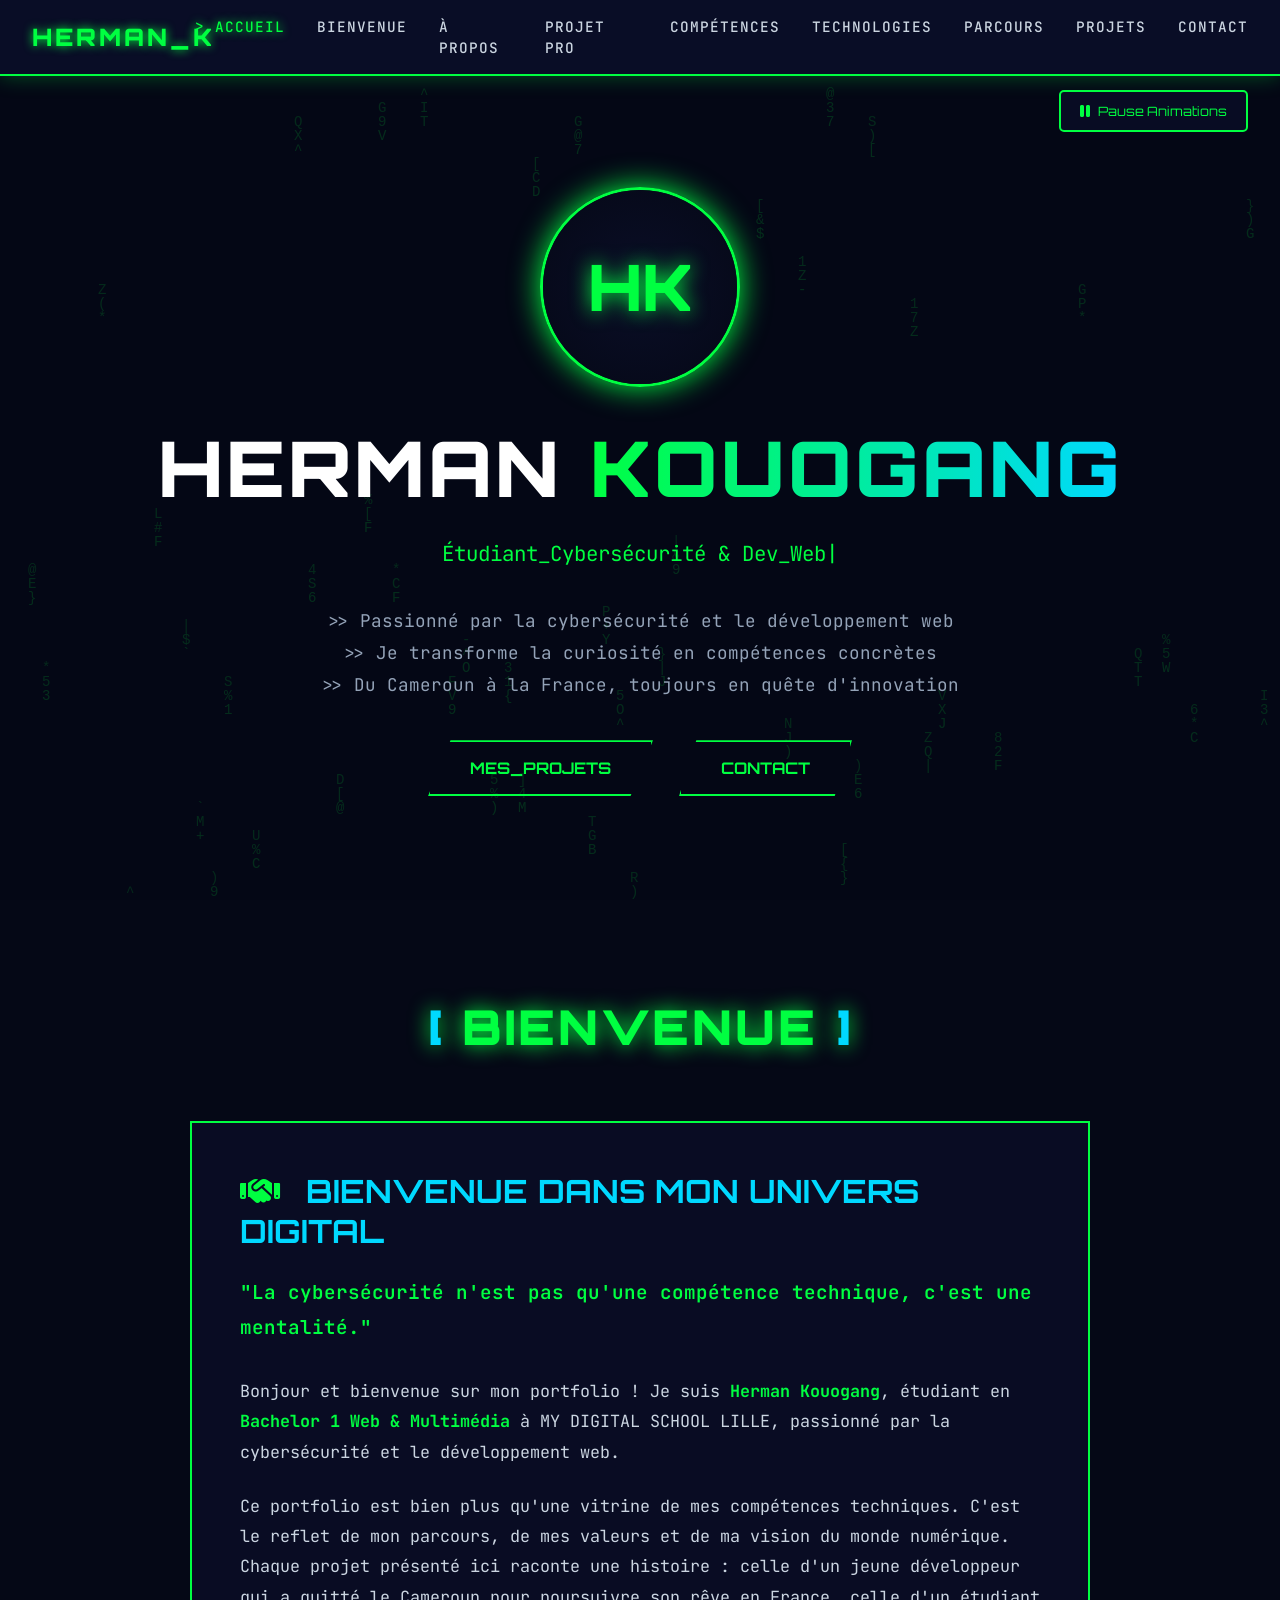
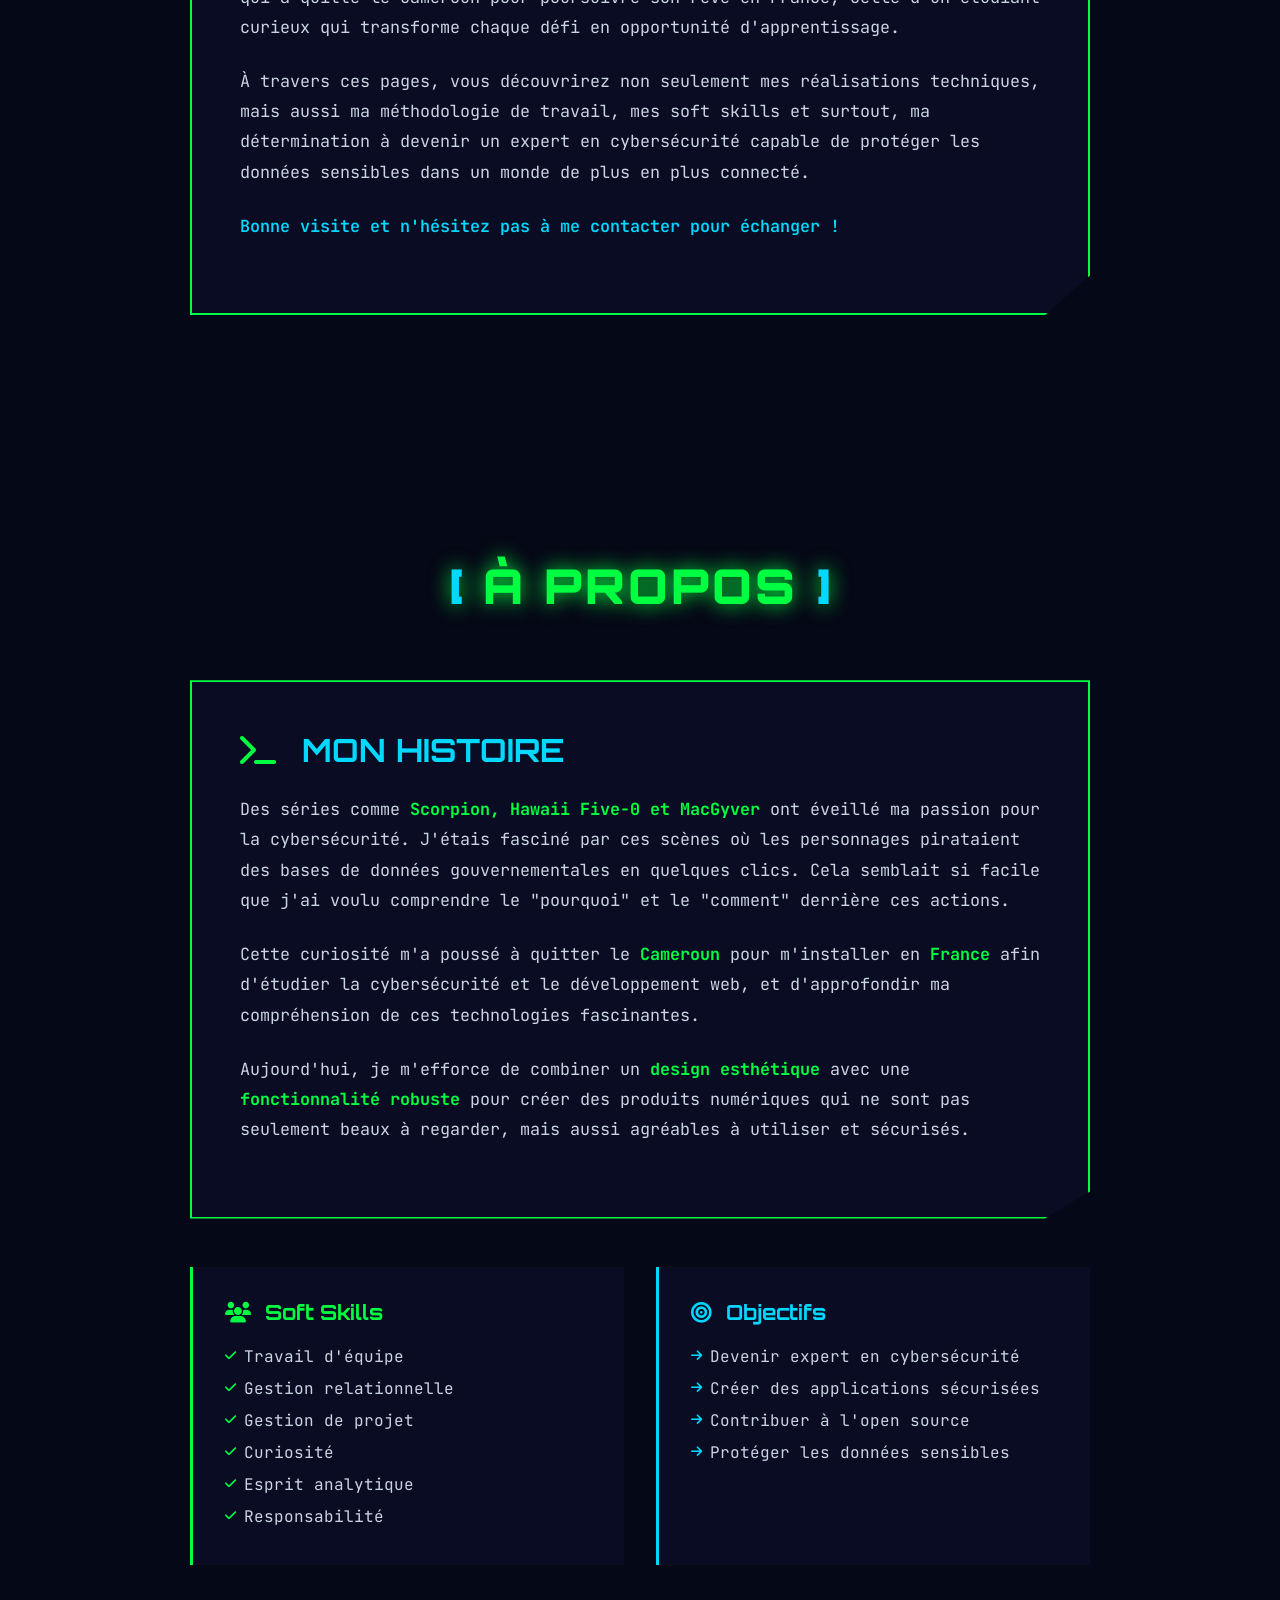
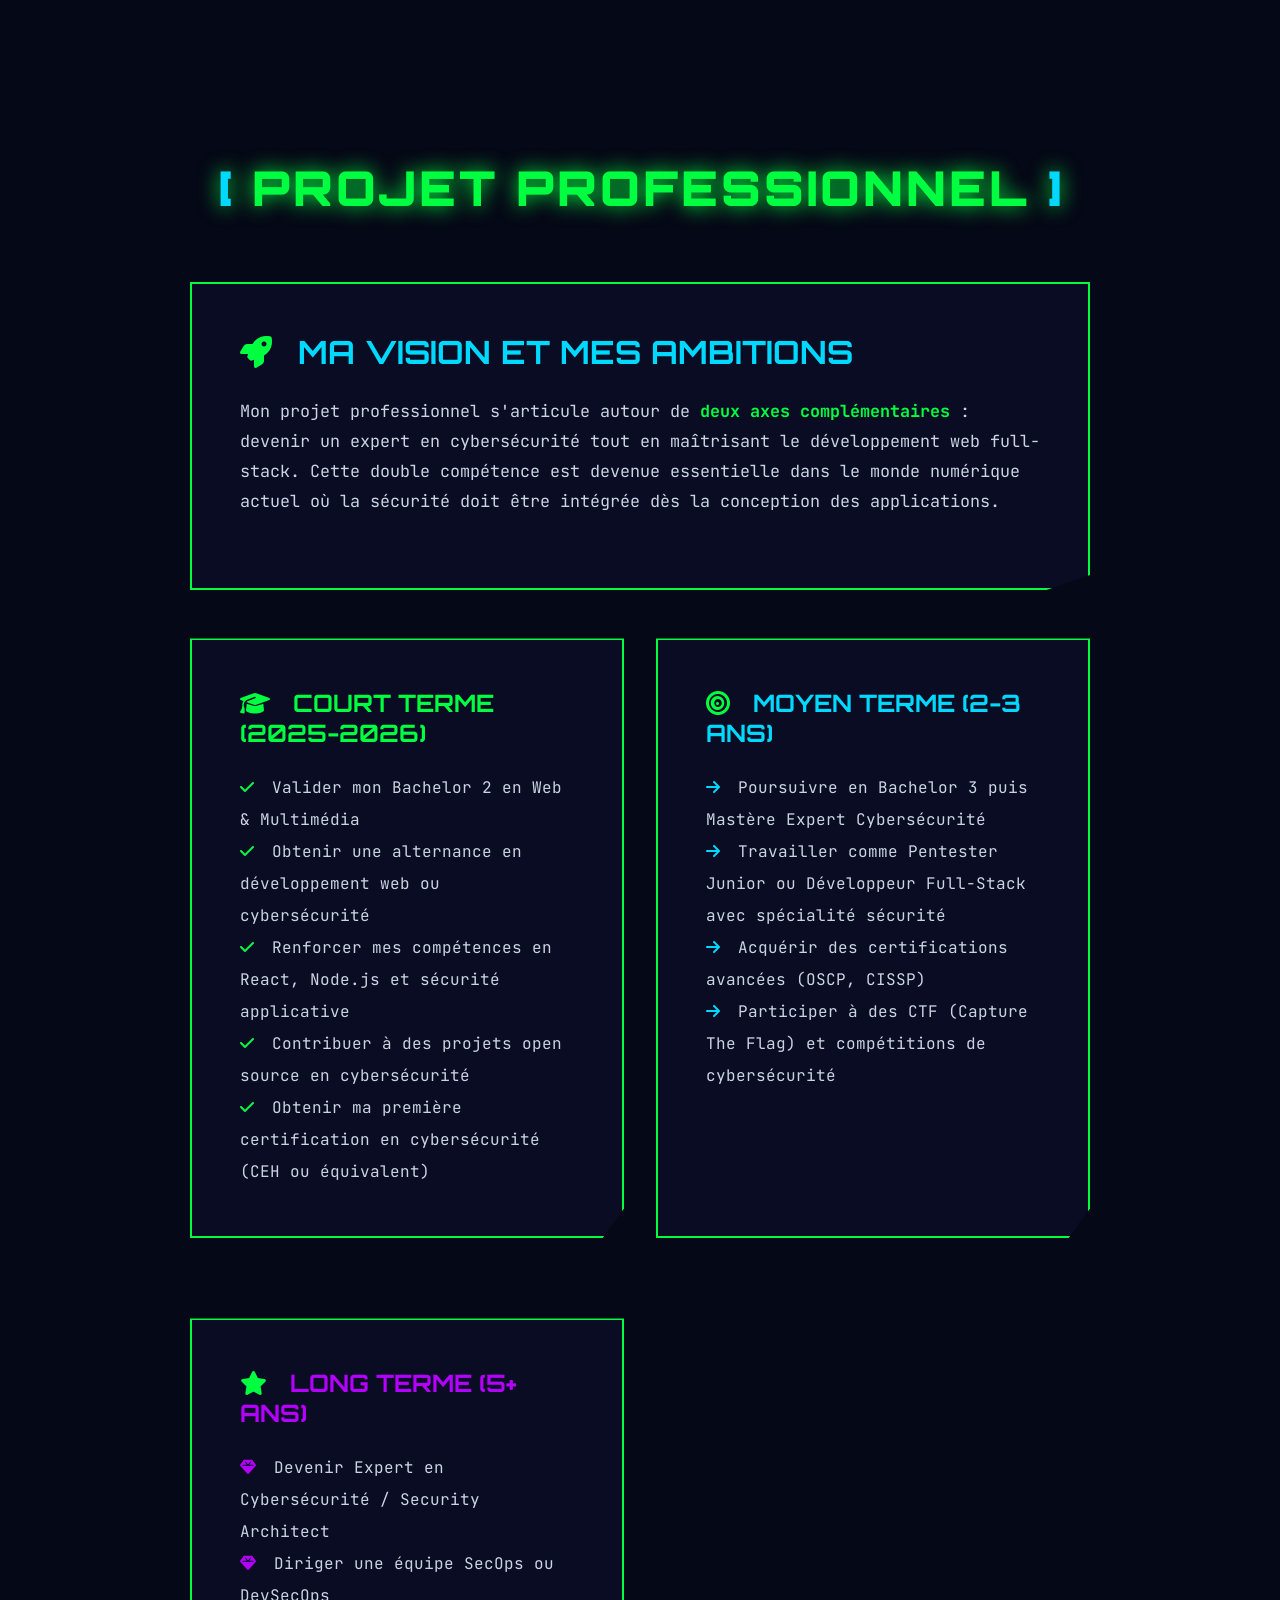
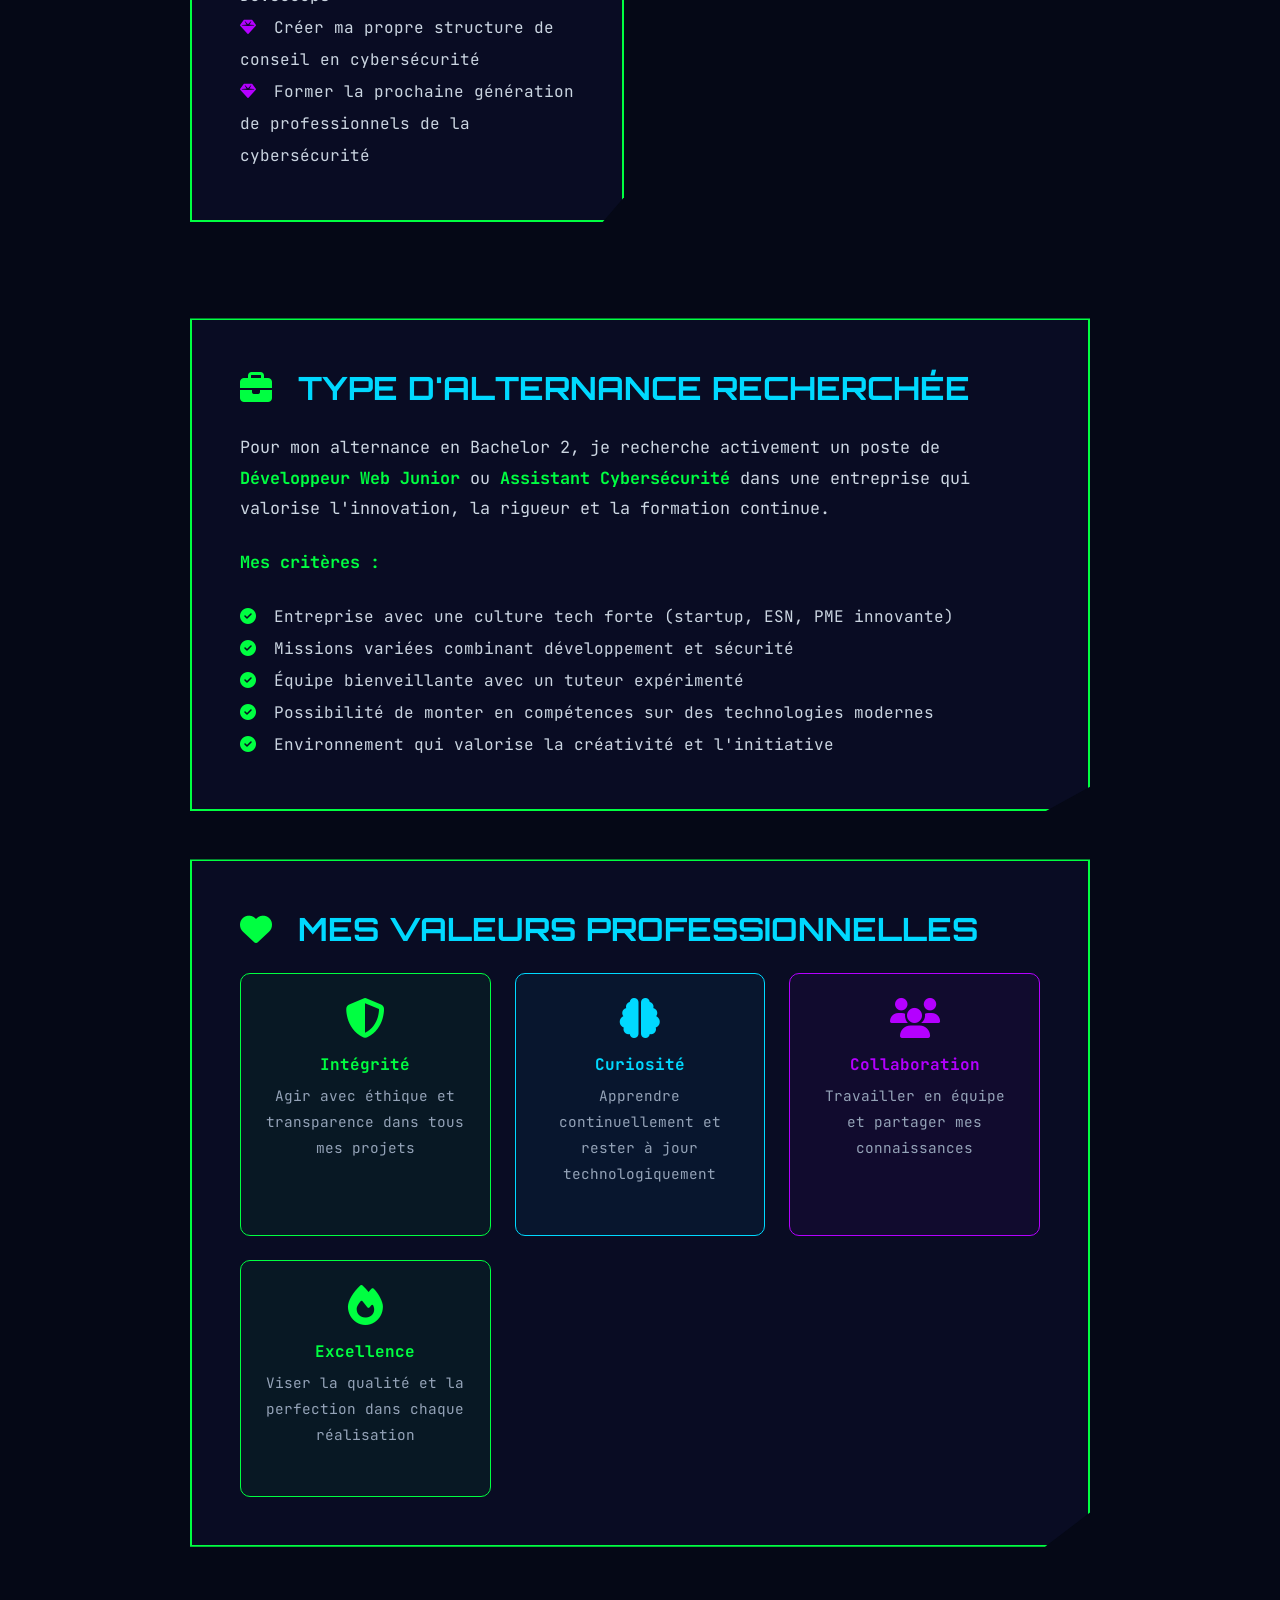
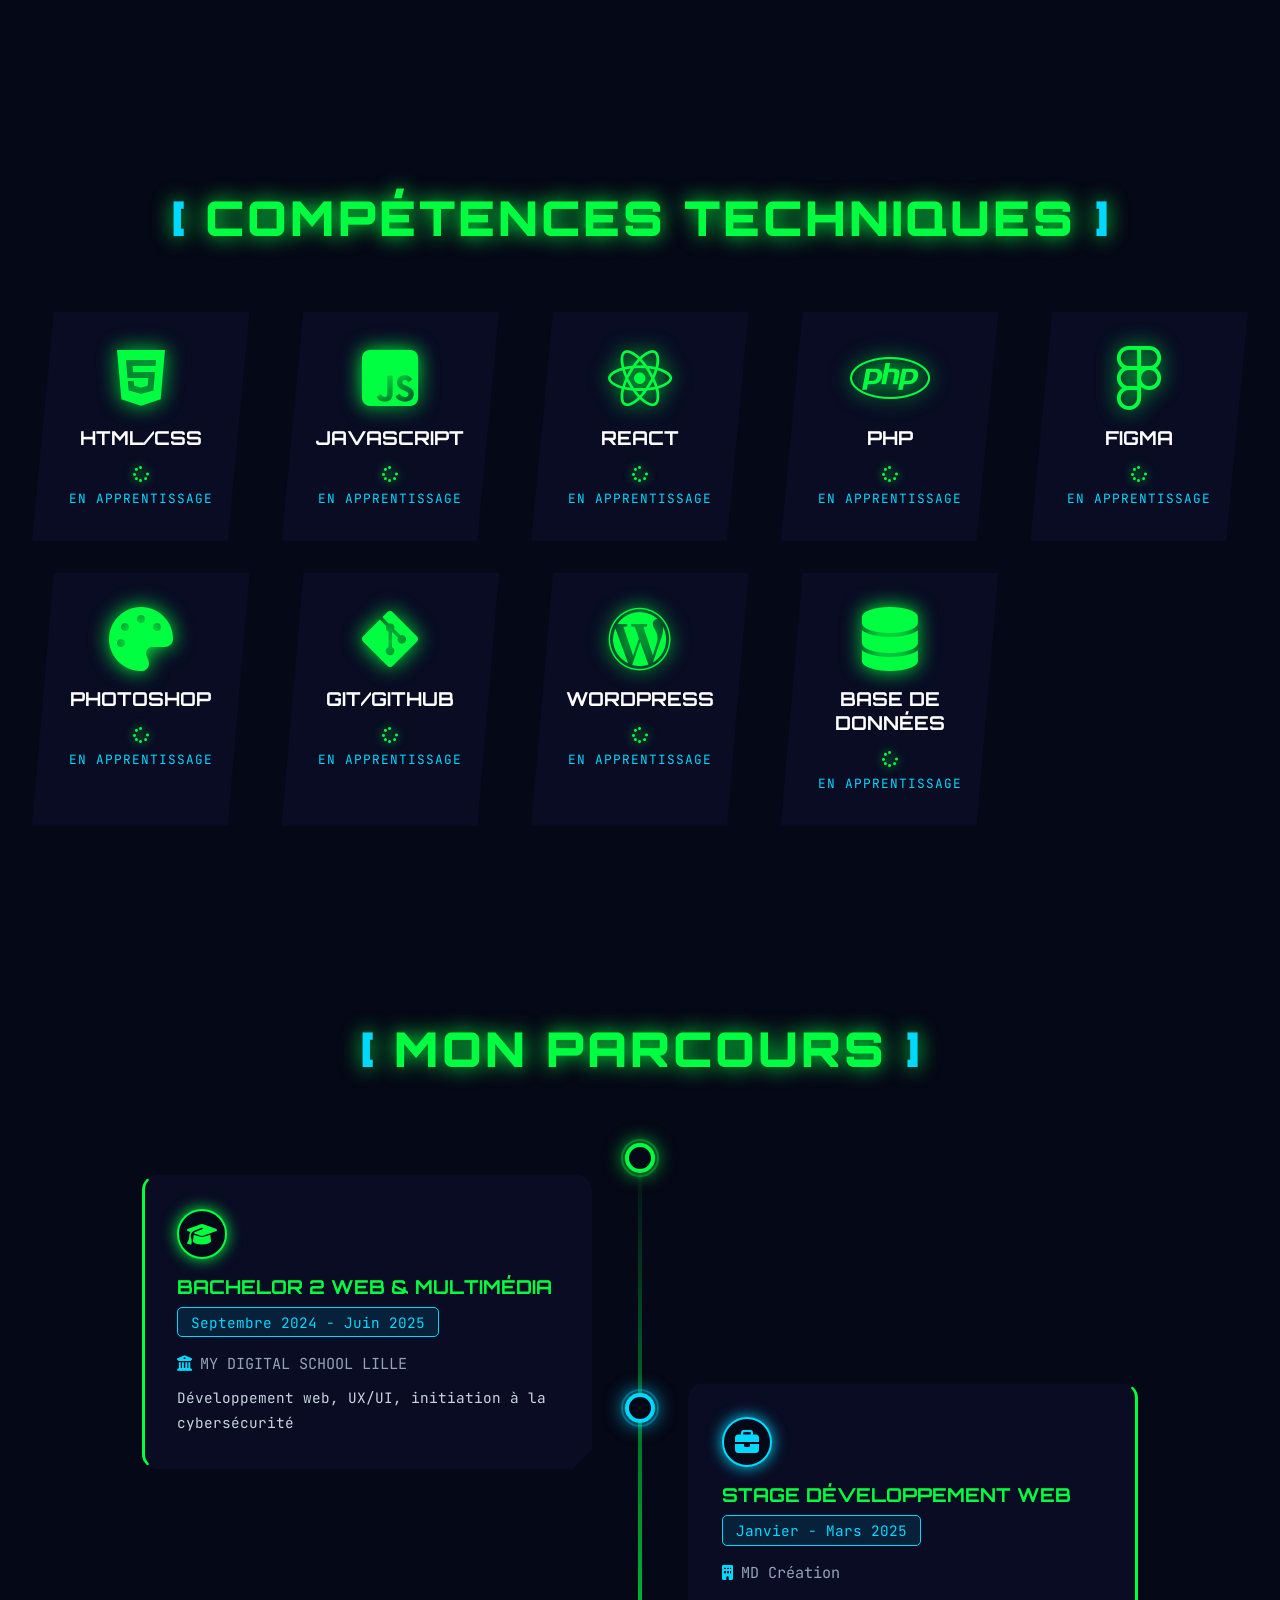
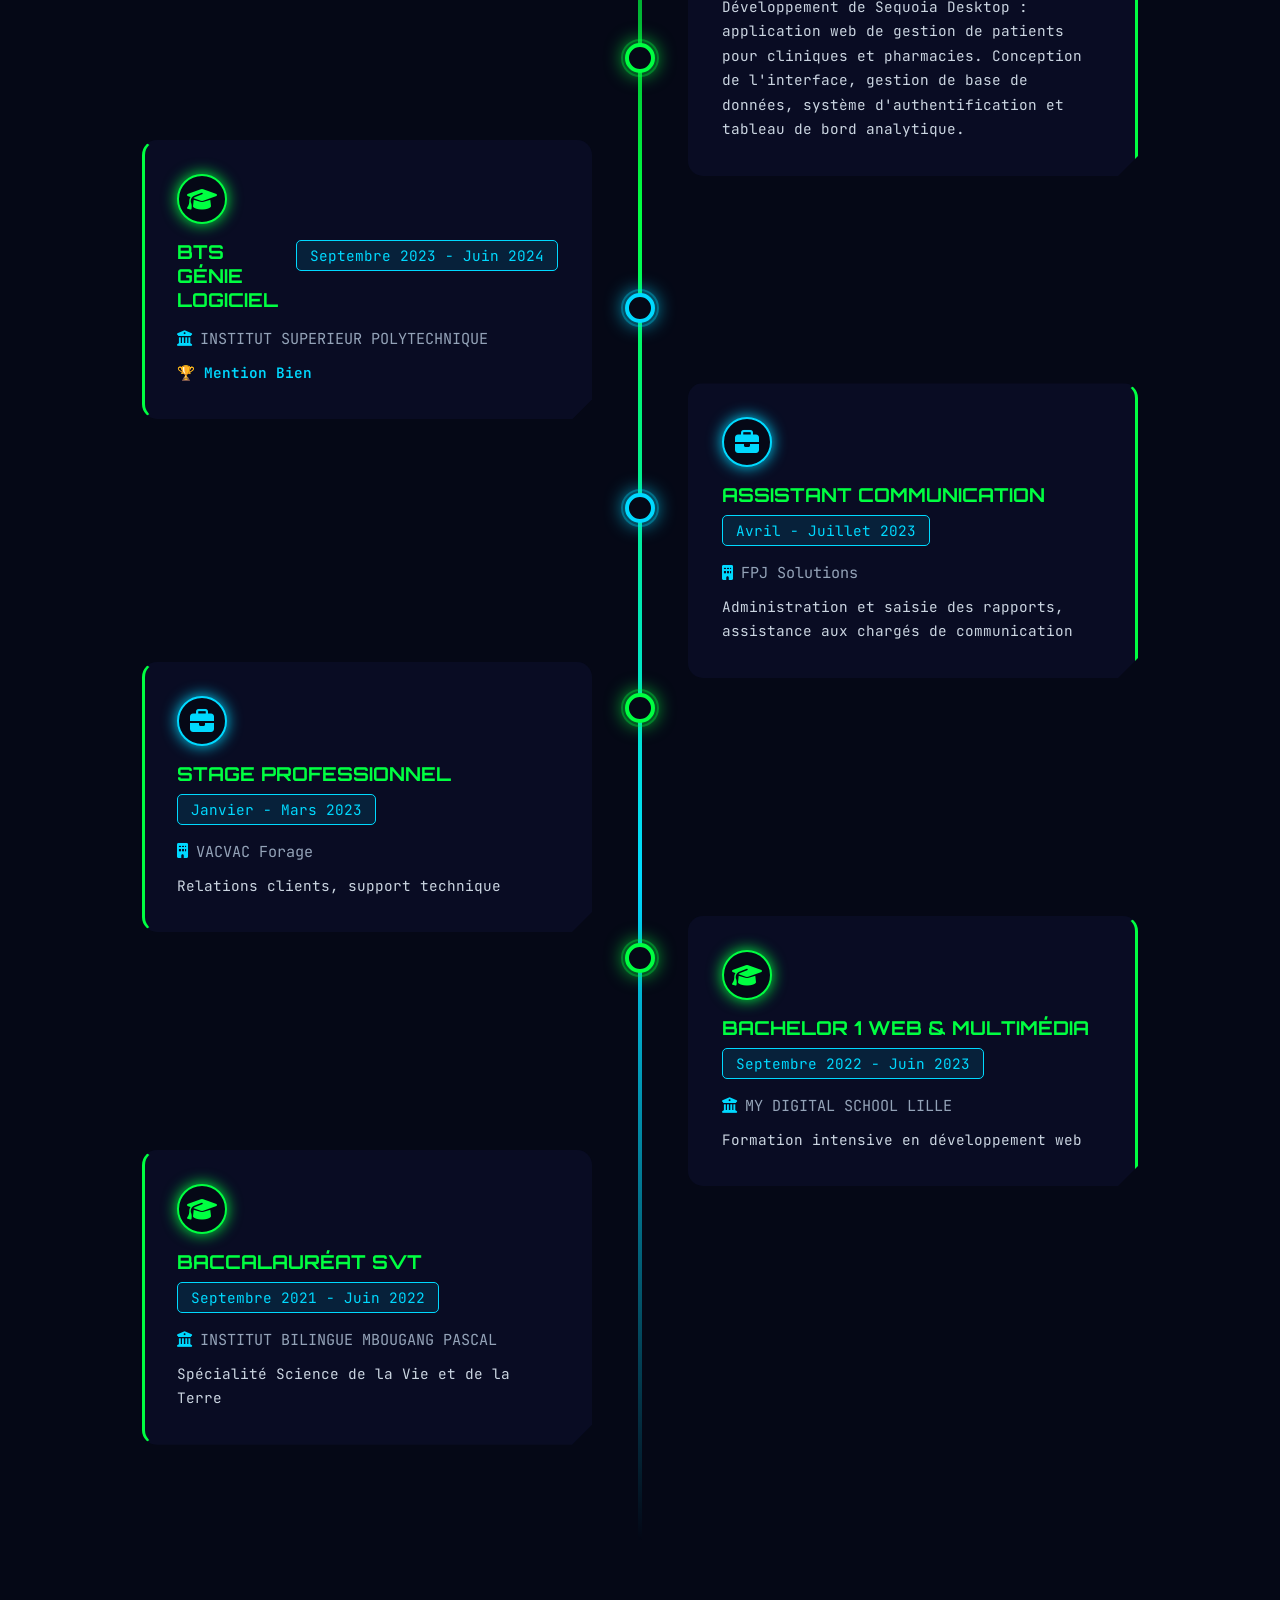
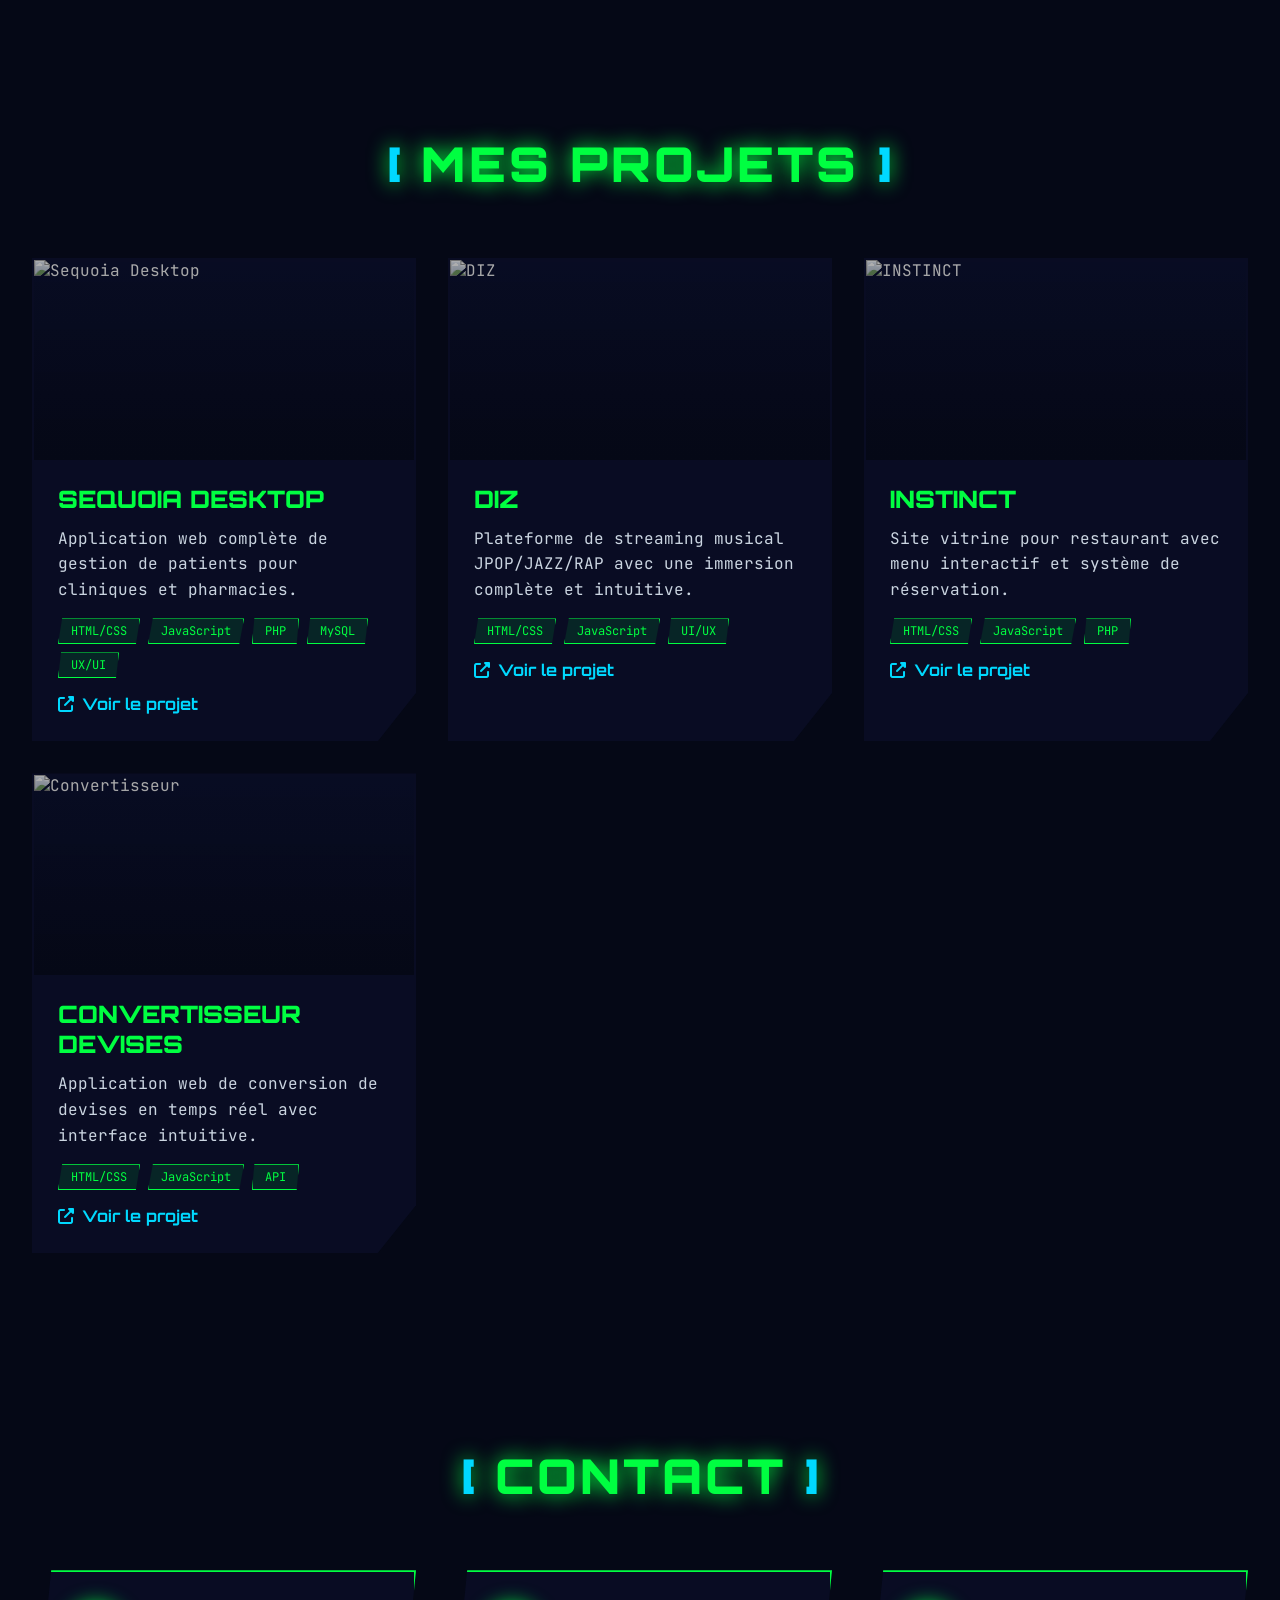
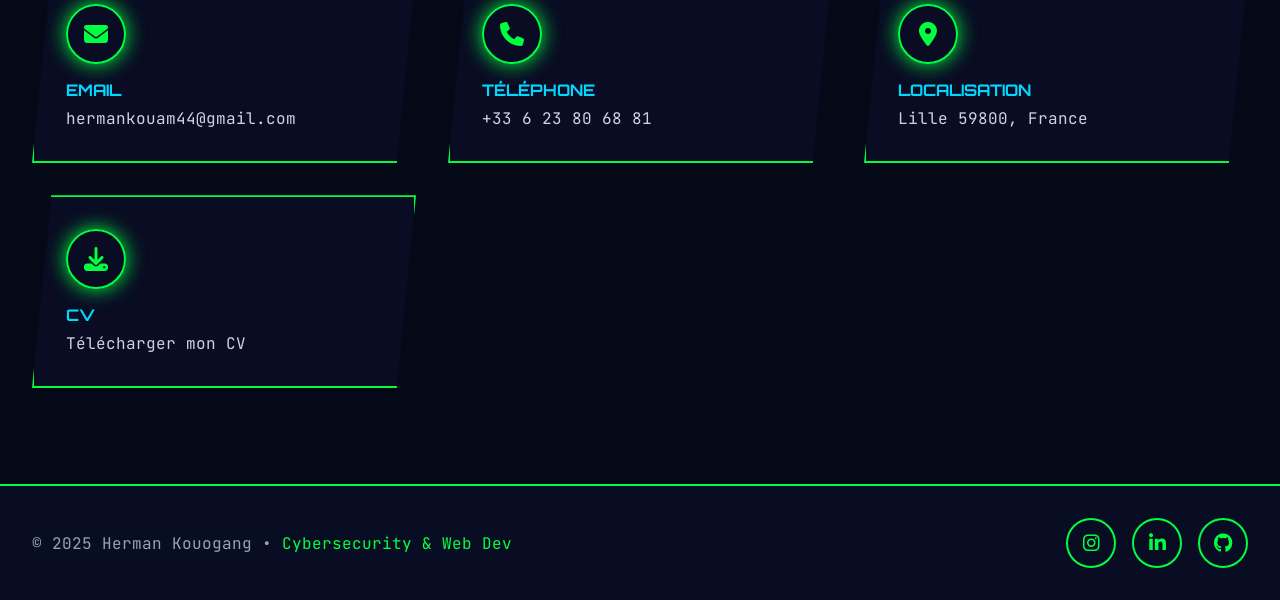
==== index.html @ 276b190e "Add files via upload" ====
<!DOCTYPE html>
<html lang="fr">
<head>
    <meta charset="UTF-8">
    <meta name="viewport" content="width=device-width, initial-scale=1.0">
    <meta name="description" content="Herman Kouogang - Étudiant en Cybersécurité et Développement Web à Lille">
    <title>Herman Kouogang - Portfolio Cybersécurité</title>
    <link href="https://fonts.googleapis.com/css2?family=JetBrains+Mono:wght@300;400;500;600;700;800&family=Orbitron:wght@400;500;600;700;900&display=swap" rel="stylesheet">
    <link rel="stylesheet" href="https://cdnjs.cloudflare.com/ajax/libs/font-awesome/6.4.0/css/all.min.css">
    <style>
        * {
            margin: 0;
            padding: 0;
            box-sizing: border-box;
        }

        :root {
            --cyber-green: #00ff41;
            --cyber-blue: #00d9ff;
            --cyber-purple: #b400ff;
            --cyber-red: #ff0055;
            --dark-bg: #0a0e27;
            --darker-bg: #050816;
            --card-bg: rgba(10, 14, 39, 0.8);
        }

        body {
            font-family: 'JetBrains Mono', monospace;
            background: var(--darker-bg);
            color: #ffffff;
            overflow-x: hidden;
            position: relative;
        }

        body.no-animations * {
            animation: none !important;
            transition: none !important;
        }

        /* Matrix background */
        #matrixCanvas {
            position: fixed;
            top: 0;
            left: 0;
            width: 100%;
            height: 100%;
            z-index: 0;
            opacity: 0.15;
        }

        /* Loader optimisé */
        .loader-container {
            position: fixed;
            top: 0;
            left: 0;
            width: 100%;
            height: 100vh;
            background: var(--darker-bg);
            display: flex;
            flex-direction: column;
            justify-content: center;
            align-items: center;
            z-index: 10000;
            transition: opacity 0.5s ease, visibility 0.5s ease;
        }

        .loader-container.hidden {
            opacity: 0;
            visibility: hidden;
            pointer-events: none;
        }

        .loader-logo {
            font-family: 'Orbitron', sans-serif;
            font-size: clamp(3rem, 8vw, 5rem);
            font-weight: 900;
            color: var(--cyber-green);
            text-shadow: 0 0 20px var(--cyber-green), 0 0 40px var(--cyber-green);
            margin-bottom: 2rem;
            animation: logoGlow 2s ease-in-out infinite;
        }

        @keyframes logoGlow {
            0%, 100% { 
                text-shadow: 0 0 20px var(--cyber-green), 0 0 40px var(--cyber-green);
                transform: scale(1);
            }
            50% { 
                text-shadow: 0 0 30px var(--cyber-green), 0 0 60px var(--cyber-green), 0 0 90px var(--cyber-green);
                transform: scale(1.05);
            }
        }

        .loader-bar-container {
            width: min(300px, 80vw);
            height: 4px;
            background: rgba(0, 255, 65, 0.1);
            border-radius: 10px;
            overflow: hidden;
            border: 1px solid rgba(0, 255, 65, 0.3);
            margin-bottom: 1rem;
        }

        .loader-bar {
            height: 100%;
            background: linear-gradient(90deg, var(--cyber-green), var(--cyber-blue));
            width: 0%;
            animation: loadProgress 2s ease-in-out forwards;
            box-shadow: 0 0 10px var(--cyber-green);
        }

        @keyframes loadProgress {
            0% { width: 0%; }
            100% { width: 100%; }
        }

        .loader-text {
            font-family: 'JetBrains Mono', monospace;
            color: var(--cyber-green);
            font-size: clamp(0.8rem, 2vw, 0.9rem);
            letter-spacing: 2px;
        }

        /* Animation toggle button */
        .animation-toggle {
            position: fixed;
            top: 90px;
            right: 2rem;
            z-index: 1001;
            background: var(--card-bg);
            border: 2px solid var(--cyber-green);
            padding: 0.7rem 1.2rem;
            border-radius: 5px;
            cursor: pointer;
            color: var(--cyber-green);
            font-family: 'Orbitron', sans-serif;
            font-size: 0.8rem;
            display: flex;
            align-items: center;
            gap: 0.5rem;
            transition: all 0.3s;
        }

        .animation-toggle:hover {
            background: var(--cyber-green);
            color: var(--darker-bg);
            box-shadow: 0 0 20px var(--cyber-green);
        }

        .animation-toggle i {
            font-size: 1rem;
        }

        /* Navigation */
        nav {
            position: fixed;
            top: 0;
            width: 100%;
            z-index: 1000;
            background: rgba(10, 14, 39, 0.95);
            backdrop-filter: blur(10px);
            border-bottom: 2px solid var(--cyber-green);
            box-shadow: 0 0 20px rgba(0, 255, 65, 0.3);
            transition: transform 0.3s ease;
        }

        nav.hidden {
            transform: translateY(-100%);
        }

        .nav-container {
            max-width: 1600px;
            margin: 0 auto;
            padding: 1rem 2rem;
            display: flex;
            justify-content: space-between;
            align-items: center;
        }

        .logo {
            font-family: 'Orbitron', sans-serif;
            font-size: 1.5rem;
            font-weight: 900;
            color: var(--cyber-green);
            text-transform: uppercase;
            letter-spacing: 3px;
            text-shadow: 0 0 10px var(--cyber-green);
            cursor: pointer;
            transition: all 0.3s;
        }

        .logo:hover {
            text-shadow: 0 0 20px var(--cyber-green), 0 0 30px var(--cyber-green);
            transform: scale(1.05);
        }

        .nav-links {
            display: flex;
            gap: 2rem;
            list-style: none;
        }

        .nav-links a {
            color: #cbd5e1;
            text-decoration: none;
            font-weight: 500;
            text-transform: uppercase;
            font-size: 0.9rem;
            letter-spacing: 1px;
            position: relative;
            transition: all 0.3s;
        }

        .nav-links a::before {
            content: '>';
            position: absolute;
            left: -15px;
            opacity: 0;
            color: var(--cyber-green);
            transition: all 0.3s;
        }

        .nav-links a:hover,
        .nav-links a.active {
            color: var(--cyber-green);
            text-shadow: 0 0 10px var(--cyber-green);
        }

        .nav-links a:hover::before,
        .nav-links a.active::before {
            opacity: 1;
            left: -20px;
        }

        /* Menu mobile */
        .mobile-menu-btn {
            display: none;
            flex-direction: column;
            gap: 5px;
            cursor: pointer;
            padding: 5px;
        }

        .mobile-menu-btn span {
            width: 25px;
            height: 3px;
            background: var(--cyber-green);
            transition: all 0.3s;
            box-shadow: 0 0 5px var(--cyber-green);
        }

        .mobile-menu-btn.active span:nth-child(1) {
            transform: rotate(45deg) translate(8px, 8px);
        }

        .mobile-menu-btn.active span:nth-child(2) {
            opacity: 0;
        }

        .mobile-menu-btn.active span:nth-child(3) {
            transform: rotate(-45deg) translate(7px, -7px);
        }

        /* Hero */
        .hero {
            min-height: 100vh;
            display: flex;
            align-items: center;
            justify-content: center;
            position: relative;
            padding: 8rem 2rem 2rem;
        }

        .hero-content {
            position: relative;
            z-index: 10;
            text-align: center;
            animation: fadeInUp 1s ease;
        }

        @keyframes fadeInUp {
            from {
                opacity: 0;
                transform: translateY(30px);
            }
            to {
                opacity: 1;
                transform: translateY(0);
            }
        }

        .terminal-avatar {
            width: 200px;
            height: 200px;
            margin: 0 auto 2rem;
            border: 3px solid var(--cyber-green);
            border-radius: 50%;
            position: relative;
            overflow: hidden;
            box-shadow: 0 0 30px var(--cyber-green), inset 0 0 30px rgba(0, 255, 65, 0.2);
            animation: pulse 2s ease-in-out infinite;
            cursor: pointer;
            transition: all 0.3s;
        }

        .terminal-avatar:hover {
            transform: scale(1.1) rotate(5deg);
            box-shadow: 0 0 50px var(--cyber-green), inset 0 0 50px rgba(0, 255, 65, 0.3);
        }

        @keyframes pulse {
            0%, 100% { box-shadow: 0 0 30px var(--cyber-green), inset 0 0 30px rgba(0, 255, 65, 0.2); }
            50% { box-shadow: 0 0 50px var(--cyber-green), inset 0 0 50px rgba(0, 255, 65, 0.3); }
        }

        .terminal-avatar-inner {
            width: 100%;
            height: 100%;
            background: radial-gradient(circle, var(--dark-bg), var(--darker-bg));
            display: flex;
            align-items: center;
            justify-content: center;
            font-size: 4rem;
            font-weight: 900;
            font-family: 'Orbitron', sans-serif;
            color: var(--cyber-green);
            text-shadow: 0 0 20px var(--cyber-green);
        }

        .glitch {
            font-family: 'Orbitron', sans-serif;
            font-size: clamp(2rem, 6vw, 5rem);
            font-weight: 900;
            text-transform: uppercase;
            position: relative;
            color: #fff;
            letter-spacing: 3px;
            margin-bottom: 1rem;
        }

        .cyber-gradient {
            background: linear-gradient(90deg, var(--cyber-green), var(--cyber-blue), var(--cyber-purple));
            -webkit-background-clip: text;
            -webkit-text-fill-color: transparent;
            background-clip: text;
            animation: gradientShift 3s ease infinite;
            background-size: 200% auto;
        }

        @keyframes gradientShift {
            0%, 100% { background-position: 0% center; }
            50% { background-position: 100% center; }
        }

        .typing-effect {
            font-size: clamp(1rem, 3vw, 1.3rem);
            color: var(--cyber-green);
            margin: 1.5rem 0;
            font-family: 'JetBrains Mono', monospace;
            min-height: 2em;
        }

        .typing-cursor {
            animation: blink 1s infinite;
        }

        @keyframes blink {
            0%, 100% { opacity: 1; }
            50% { opacity: 0; }
        }

        .hero-desc {
            font-size: clamp(0.9rem, 2vw, 1.1rem);
            color: #94a3b8;
            margin-bottom: 2rem;
            max-width: 700px;
            margin-left: auto;
            margin-right: auto;
            line-height: 1.8;
        }

        .cyber-button {
            display: inline-block;
            padding: 1rem 2.5rem;
            margin: 0.5rem;
            font-family: 'Orbitron', sans-serif;
            font-weight: 700;
            text-transform: uppercase;
            text-decoration: none;
            color: var(--cyber-green);
            border: 2px solid var(--cyber-green);
            position: relative;
            overflow: hidden;
            transition: all 0.3s;
            background: transparent;
            clip-path: polygon(10% 0%, 100% 0%, 90% 100%, 0% 100%);
            cursor: pointer;
        }

        .cyber-button::before {
            content: '';
            position: absolute;
            top: 0;
            left: -100%;
            width: 100%;
            height: 100%;
            background: var(--cyber-green);
            transition: all 0.3s;
            z-index: -1;
        }

        .cyber-button:hover {
            color: var(--darker-bg);
            box-shadow: 0 0 30px var(--cyber-green);
            transform: translateY(-3px);
        }

        .cyber-button:hover::before {
            left: 0;
        }

        /* Section commune */
        section {
            padding: 6rem 0; /* SUPPRESSION DU PADDING HORIZONTAL */
            position: relative;
            z-index: 1;
        }

        .container {
            max-width: 1600px; 
            margin: 0 auto;
            /* Ajout d'un petit padding pour éviter que le contenu ne touche les bords sur les très grands écrans sans utiliser le padding de la section */
            padding: 0 2rem; 
        }

        .section-header {
            text-align: center;
            margin-bottom: 4rem;
        }

        .section-title {
            font-family: 'Orbitron', sans-serif;
            font-size: clamp(2rem, 5vw, 3rem);
            font-weight: 900;
            text-transform: uppercase;
            letter-spacing: 3px;
            color: var(--cyber-green);
            text-shadow: 0 0 20px var(--cyber-green);
            margin-bottom: 1rem;
        }

        .section-title::before {
            content: '[ ';
            color: var(--cyber-blue);
        }

        .section-title::after {
            content: ' ]';
            color: var(--cyber-blue);
        }

        /* Compétences avec niveau de maîtrise */
        .skills-grid {
            display: grid;
            grid-template-columns: repeat(auto-fit, minmax(200px, 1fr));
            gap: 2rem;
        }

        .skill-card {
            background: var(--card-bg);
            border: 2px solid transparent;
            padding: 2rem;
            text-align: center;
            position: relative;
            overflow: hidden;
            clip-path: polygon(10% 0%, 100% 0%, 90% 100%, 0% 100%);
            transition: all 0.3s;
            cursor: pointer;
        }

        .skill-card::before {
            content: '';
            position: absolute;
            top: 0;
            left: -100%;
            width: 100%;
            height: 2px;
            background: linear-gradient(90deg, transparent, var(--cyber-green), transparent);
            animation: scan-card 3s infinite;
        }

        @keyframes scan-card {
            0%, 100% { left: -100%; }
            50% { left: 100%; }
        }

        .skill-card:hover {
            border-color: var(--cyber-green);
            box-shadow: 0 0 30px rgba(0, 255, 65, 0.3);
            transform: translateY(-10px) scale(1.02);
        }

        .skill-icon {
            font-size: 4rem;
            margin-bottom: 1rem;
            color: var(--cyber-green);
            filter: drop-shadow(0 0 10px var(--cyber-green));
            transition: all 0.3s;
        }

        .skill-card:hover .skill-icon {
            transform: rotateY(360deg);
            filter: drop-shadow(0 0 20px var(--cyber-green));
        }

        .skill-name {
            font-family: 'Orbitron', sans-serif;
            font-size: 1.2rem;
            font-weight: 700;
            margin-bottom: 1rem;
            color: #fff;
            text-transform: uppercase;
        }

        /* Niveau de maîtrise avec étoiles */
        .skill-level {
            display: flex;
            justify-content: center;
            gap: 0.3rem;
            margin-bottom: 0.5rem;
        }

        .skill-level i {
            color: var(--cyber-green);
            font-size: 1rem;
            filter: drop-shadow(0 0 5px var(--cyber-green));
            animation: starPulse 2s ease-in-out infinite;
        }

        .skill-level i:nth-child(2) {
            animation-delay: 0.2s;
        }

        .skill-level i:nth-child(3) {
            animation-delay: 0.4s;
        }

        @keyframes starPulse {
            0%, 100% { 
                opacity: 1;
                transform: scale(1);
            }
            50% { 
                opacity: 0.6;
                transform: scale(1.2);
            }
        }

        .skill-status {
            font-family: 'JetBrains Mono', monospace;
            color: var(--cyber-blue);
            font-size: 0.8rem;
            text-transform: uppercase;
            letter-spacing: 1px;
        }

        /* Parcours - Design Timeline Interactif */
        .journey-container {
            position: relative;
            max-width: 1200px;
            margin: 0 auto;
        }

        .journey-timeline {
            position: relative;
            padding: 2rem 0;
        }

        /* Ligne centrale verticale animée */
        .timeline-line {
            position: absolute;
            left: 50%;
            top: 0;
            bottom: 0;
            width: 4px;
            background: linear-gradient(180deg, transparent, var(--cyber-green), var(--cyber-blue), transparent);
            transform: translateX(-50%);
            animation: glowPulse 3s ease-in-out infinite;
        }

        @keyframes glowPulse {
            0%, 100% { box-shadow: 0 0 10px var(--cyber-green); }
            50% { box-shadow: 0 0 30px var(--cyber-green), 0 0 50px var(--cyber-blue); }
        }

        /* Points sur la timeline */
        .timeline-node {
            position: absolute;
            left: 50%;
            width: 30px;
            height: 30px;
            background: var(--darker-bg);
            border: 4px solid var(--cyber-green);
            border-radius: 50%;
            transform: translateX(-50%);
            z-index: 10;
            box-shadow: 0 0 20px var(--cyber-green);
            transition: all 0.3s;
        }

        .timeline-node::before {
            content: '';
            position: absolute;
            inset: -8px;
            border: 2px solid var(--cyber-green);
            border-radius: 50%;
            opacity: 0.3;
            animation: ripple 2s infinite;
        }

        @keyframes ripple {
            0% { transform: scale(1); opacity: 0.3; }
            100% { transform: scale(1.5); opacity: 0; }
        }

        .timeline-node.experience {
            border-color: var(--cyber-blue);
            box-shadow: 0 0 20px var(--cyber-blue);
        }

        .timeline-node.experience::before {
            border-color: var(--cyber-blue);
        }

        /* Items alternés gauche/droite */
        .timeline-item {
            position: relative;
            margin-bottom: 4rem;
            display: flex;
            align-items: center;
        }

        .timeline-item.left {
            justify-content: flex-end;
            padding-right: calc(50% + 3rem);
        }

        .timeline-item.right {
            justify-content: flex-start;
            padding-left: calc(50% + 3rem);
        }

        .timeline-content {
            background: var(--card-bg);
            padding: 2rem;
            border-radius: 15px;
            position: relative;
            max-width: 450px;
            border: 2px solid transparent;
            transition: all 0.4s;
            clip-path: polygon(0 0, 100% 0, 100% calc(100% - 20px), calc(100% - 20px) 100%, 0 100%);
        }

        .timeline-item.left .timeline-content {
            border-left: 3px solid var(--cyber-green);
        }

        .timeline-item.right .timeline-content {
            border-right: 3px solid var(--cyber-green);
        }

        .timeline-content::before {
            content: '';
            position: absolute;
            top: 50%;
            width: 30px;
            height: 2px;
            background: var(--cyber-green);
            transform: translateY(-50%);
        }

        .timeline-item.left .timeline-content::before {
            right: -33px;
        }

        .timeline-item.right .timeline-content::before {
            left: -33px;
        }

        .timeline-content:hover {
            border-color: var(--cyber-green);
            box-shadow: 0 0 40px rgba(0, 255, 65, 0.2);
            transform: scale(1.05);
        }

        /* Badge de catégorie - SUPPRIMÉ SELON VOTRE DEMANDE */
        .timeline-badge {
            display: none !important;
        }

        .timeline-badge.experience {
            background: var(--cyber-blue);
            box-shadow: 0 0 10px var(--cyber-blue);
        }

        .timeline-header {
            display: flex;
            justify-content: space-between;
            align-items: flex-start;
            margin-bottom: 1rem;
            flex-wrap: wrap;
            gap: 0.5rem;
        }

        .timeline-title {
            font-family: 'Orbitron', sans-serif;
            font-size: 1.2rem;
            font-weight: 700;
            color: var(--cyber-green);
            text-transform: uppercase;
            flex: 1;
        }

        .timeline-year {
            font-family: 'JetBrains Mono', monospace;
            font-size: 0.9rem;
            color: var(--cyber-blue);
            background: rgba(0, 217, 255, 0.1);
            padding: 0.3rem 0.8rem;
            border: 1px solid var(--cyber-blue);
            border-radius: 5px;
            white-space: nowrap;
        }

        .timeline-company {
            color: #94a3b8;
            margin-bottom: 0.75rem;
            font-size: 0.95rem;
            display: flex;
            align-items: center;
            gap: 0.5rem;
        }

        .timeline-company i {
            color: var(--cyber-blue);
        }

        .timeline-desc {
            color: #cbd5e1;
            font-size: 0.9rem;
            line-height: 1.7;
        }

        /* Icônes de type */
        .timeline-icon {
            width: 50px;
            height: 50px;
            background: var(--darker-bg);
            border: 2px solid var(--cyber-green);
            border-radius: 50%;
            display: flex;
            align-items: center;
            justify-content: center;
            margin-bottom: 1rem;
            box-shadow: 0 0 15px var(--cyber-green);
        }

        .timeline-icon i {
            font-size: 1.5rem;
            color: var(--cyber-green);
        }

        .timeline-badge.experience ~ .timeline-icon {
            border-color: var(--cyber-blue);
            box-shadow: 0 0 15px var(--cyber-blue);
        }

        .timeline-badge.experience ~ .timeline-icon i {
            color: var(--cyber-blue);
        }

        /* Responsive timeline */
        @media (max-width: 768px) {
            .timeline-line {
                left: 30px;
            }

            .timeline-node {
                left: 30px;
            }

            .timeline-item.left,
            .timeline-item.right {
                justify-content: flex-start;
                padding-left: 80px;
                padding-right: 0;
            }

            .timeline-content::before {
                display: none;
            }

            .timeline-item.left .timeline-content,
            .timeline-item.right .timeline-content {
                border-left: 3px solid var(--cyber-green);
                border-right: none;
            }
        }

        /* Projets */
        .projects-grid {
            display: grid;
            grid-template-columns: repeat(auto-fit, minmax(350px, 1fr));
            gap: 2rem;
        }

        .project-card {
            background: var(--card-bg);
            border: 2px solid transparent;
            overflow: hidden;
            position: relative;
            clip-path: polygon(0 0, 100% 0, 100% 90%, 90% 100%, 0 100%);
            transition: all 0.3s;
            cursor: pointer;
        }

        .project-card:hover {
            border-color: var(--cyber-green);
            box-shadow: 0 0 40px rgba(0, 255, 65, 0.3);
            transform: translateY(-10px);
        }

        .project-image {
            position: relative;
            overflow: hidden;
            height: 200px;
        }

        .project-image img {
            width: 100%;
            height: 100%;
            object-fit: cover;
            transition: all 0.5s;
            filter: grayscale(50%) brightness(0.7);
        }

        .project-card:hover .project-image img {
            transform: scale(1.1);
            filter: grayscale(0%) brightness(1);
        }

        .project-overlay {
            position: absolute;
            inset: 0;
            background: linear-gradient(180deg, transparent 0%, var(--darker-bg) 100%);
        }

        .project-content {
            padding: 1.5rem;
        }

        .project-title {
            font-family: 'Orbitron', sans-serif;
            font-size: 1.5rem;
            font-weight: 900;
            color: var(--cyber-green);
            margin-bottom: 0.75rem;
            text-transform: uppercase;
        }

        .project-desc {
            color: #cbd5e1;
            margin-bottom: 1rem;
            line-height: 1.6;
        }

        .project-tags {
            display: flex;
            flex-wrap: wrap;
            gap: 0.5rem;
            margin-bottom: 1rem;
        }

        .project-tag {
            font-family: 'JetBrains Mono', monospace;
            font-size: 0.75rem;
            background: rgba(0, 255, 65, 0.1);
            color: var(--cyber-green);
            padding: 0.25rem 0.75rem;
            border: 1px solid var(--cyber-green);
            clip-path: polygon(5% 0%, 100% 0%, 95% 100%, 0% 100%);
            transition: all 0.3s;
        }

        .project-tag:hover {
            background: var(--cyber-green);
            color: var(--darker-bg);
            transform: scale(1.05);
        }

        .project-link {
            color: var(--cyber-blue);
            text-decoration: none;
            font-family: 'Orbitron', sans-serif;
            font-weight: 700;
            display: inline-flex;
            align-items: center;
            gap: 0.5rem;
            transition: all 0.3s;
        }

        .project-link:hover {
            color: var(--cyber-green);
            text-shadow: 0 0 10px var(--cyber-green);
            transform: translateX(5px);
        }

        /* About section styling */
        .about-content {
            max-width: 900px;
            margin: 0 auto;
        }

        .about-story {
            background: var(--card-bg);
            padding: 3rem;
            border: 2px solid var(--cyber-green);
            clip-path: polygon(0 0, 100% 0, 100% 95%, 95% 100%, 0 100%);
            margin-bottom: 3rem;
            transition: all 0.3s;
        }

        .about-story:hover {
            box-shadow: 0 0 40px rgba(0, 255, 65, 0.2);
            transform: translateY(-5px);
        }

        .about-story h3 {
            font-family: 'Orbitron', sans-serif;
            color: var(--cyber-blue);
            font-size: 2rem;
            margin-bottom: 1.5rem;
            text-transform: uppercase;
        }

        .about-story h3 i {
            color: var(--cyber-green);
            margin-right: 1rem;
        }

        .about-story p {
            color: #cbd5e1;
            line-height: 1.8;
            margin-bottom: 1.5rem;
            font-size: 1.05rem;
        }

        .about-story strong {
            color: var(--cyber-green);
        }

        .about-grid {
            display: grid;
            grid-template-columns: repeat(auto-fit, minmax(250px, 1fr));
            gap: 2rem;
        }

        .about-card {
            background: var(--card-bg);
            padding: 2rem;
            border-left: 3px solid var(--cyber-green);
            transition: all 0.3s;
        }

        .about-card:nth-child(2) {
            border-left-color: var(--cyber-blue);
        }

        .about-card:hover {
            transform: translateX(10px);
            box-shadow: -5px 0 20px rgba(0, 255, 65, 0.2);
        }

        .about-card h4 {
            font-family: 'Orbitron', sans-serif;
            margin-bottom: 1rem;
            font-size: 1.3rem;
        }

        .about-card:nth-child(1) h4 {
            color: var(--cyber-green);
        }

        .about-card:nth-child(2) h4 {
            color: var(--cyber-blue);
        }

        .about-card h4 i {
            margin-right: 0.5rem;
        }

        .about-card ul {
            list-style: none;
            color: #cbd5e1;
            line-height: 2;
        }

        .about-card ul li {
            display: flex;
            align-items: center;
        }

        .about-card ul li i {
            margin-right: 0.5rem;
            font-size: 0.8rem;
        }

        .about-card:nth-child(1) ul li i {
            color: var(--cyber-green);
        }

        .about-card:nth-child(2) ul li i {
            color: var(--cyber-blue);
        }
        
        /* NOUVEAU STYLE pour la section Compétences */
        .skill-summary-card {
            background: var(--card-bg);
            padding: 2rem; 
            border: 2px solid transparent;
            transition: all 0.3s;
            clip-path: polygon(0 0, 100% 0, 100% 95%, 95% 100%, 0 100%);
            margin-bottom: 2rem; 
        }

        .skill-summary-card:hover {
            box-shadow: 0 0 40px rgba(0, 255, 65, 0.2);
            transform: translateY(-5px);
        }

        .skill-summary-card h3 {
            font-size: 1.5rem !important; 
        }

        .skill-summary-card ul li {
            padding: 0.3rem 0; 
        }

        /* Contact */
        .contact-grid {
            display: grid;
            grid-template-columns: repeat(auto-fit, minmax(300px, 1fr));
            gap: 2rem;
        }

        .contact-card {
            background: var(--card-bg);
            border: 2px solid var(--cyber-green);
            padding: 2rem;
            clip-path: polygon(5% 0%, 100% 0%, 95% 100%, 0% 100%);
            transition: all 0.3s;
            cursor: pointer;
        }

        .contact-card:hover {
            box-shadow: 0 0 40px rgba(0, 255, 65, 0.3);
            transform: translateY(-5px);
        }

        .contact-icon-wrapper {
            width: 60px;
            height: 60px;
            border: 2px solid var(--cyber-green);
            border-radius: 50%;
            display: flex;
            align-items: center;
            justify-content: center;
            margin-bottom: 1rem;
            box-shadow: 0 0 20px var(--cyber-green);
            transition: all 0.3s;
        }

        .contact-card:hover .contact-icon-wrapper {
            transform: rotate(360deg) scale(1.1);
        }

        .contact-icon-wrapper i {
            font-size: 1.5rem;
            color: var(--cyber-green);
        }

        .contact-label {
            font-family: 'Orbitron', sans-serif;
            font-weight: 700;
            color: var(--cyber-blue);
            margin-bottom: 0.5rem;
            text-transform: uppercase;
        }

        .contact-value {
            color: #cbd5e1;
        }

        .contact-value a {
            color: #cbd5e1;
            text-decoration: none;
            transition: all 0.3s;
        }

        .contact-value a:hover {
            color: var(--cyber-green);
            text-shadow: 0 0 10px var(--cyber-green);
        }

        /* Scroll to top button */
        .scroll-top {
            position: fixed;
            bottom: 2rem;
            right: 2rem;
            width: 50px;
            height: 50px;
            background: var(--card-bg);
            border: 2px solid var(--cyber-green);
            border-radius: 50%;
            display: flex;
            align-items: center;
            justify-content: center;
            color: var(--cyber-green);
            cursor: pointer;
            opacity: 0;
            visibility: hidden;
            transition: all 0.3s;
            z-index: 999;
            box-shadow: 0 0 20px var(--cyber-green);
        }

        .scroll-top.visible {
            opacity: 1;
            visibility: visible;
        }

        .scroll-top:hover {
            background: var(--cyber-green);
            color: var(--darker-bg);
            transform: translateY(-5px) rotate(360deg);
        }

        /* Footer */
        footer {
            padding: 2rem;
            border-top: 2px solid var(--cyber-green);
            background: var(--card-bg);
        }

        .footer-content {
            max-width: 1600px;
            margin: 0 auto;
            display: flex;
            justify-content: space-between;
            align-items: center;
            flex-wrap: wrap;
            gap: 1rem;
        }

        .social-links {
            display: flex;
            gap: 1rem;
        }

        .social-link {
            width: 50px;
            height: 50px;
            border: 2px solid var(--cyber-green);
            border-radius: 50%;
            display: flex;
            align-items: center;
            justify-content: center;
            color: var(--cyber-green);
            text-decoration: none;
            transition: all 0.3s;
            font-size: 1.2rem;
        }

        .social-link:hover {
            background: var(--cyber-green);
            color: var(--darker-bg);
            box-shadow: 0 0 30px var(--cyber-green);
            transform: translateY(-5px) rotate(360deg);
        }

        /* Project Detail Page */
        .project-detail {
            display: none;
            position: fixed;
            top: 0;
            left: 0;
            width: 100%;
            height: 100vh;
            background: var(--darker-bg);
            z-index: 2000;
            overflow-y: auto;
            padding: 8rem 2rem 4rem;
        }

        .project-detail.active {
            display: block;
            animation: fadeIn 0.5s ease;
        }

        @keyframes fadeIn {
            from { opacity: 0; }
            to { opacity: 1; }
        }

        .project-detail-close {
            position: fixed;
            top: 90px;
            right: 2rem;
            width: 50px;
            height: 50px;
            background: var(--card-bg);
            border: 2px solid var(--cyber-red);
            border-radius: 50%;
            display: flex;
            align-items: center;
            justify-content: center;
            color: var(--cyber-red);
            cursor: pointer;
            z-index: 2001;
            font-size: 1.5rem;
            transition: all 0.3s;
        }

        .project-detail-close:hover {
            background: var(--cyber-red);
            color: var(--darker-bg);
            transform: rotate(90deg);
        }

        .project-detail-content {
            max-width: 1200px;
            margin: 0 auto;
        }

        .project-detail-header {
            margin-bottom: 3rem;
            text-align: center;
        }

        .project-detail-title {
            font-family: 'Orbitron', sans-serif;
            font-size: clamp(2.5rem, 5vw, 4rem);
            color: var(--cyber-green);
            margin-bottom: 1rem;
            text-transform: uppercase;
            text-shadow: 0 0 20px var(--cyber-green);
        }

        .project-detail-subtitle {
            color: var(--cyber-blue);
            font-size: 1.2rem;
        }

        .skills-section {
            margin-bottom: 3rem;
        }

        .skills-section h3 {
            font-family: 'Orbitron', sans-serif;
            font-size: 2rem;
            color: var(--cyber-blue);
            margin-bottom: 2rem;
            text-transform: uppercase;
        }

        .skills-section h3 i {
            margin-right: 1rem;
            color: var(--cyber-green);
        }

        .skills-categories {
            display: grid;
            grid-template-columns: repeat(auto-fit, minmax(300px, 1fr));
            gap: 2rem;
        }

        .skill-category {
            background: var(--card-bg);
            padding: 2rem;
            border: 2px solid var(--cyber-green);
            border-radius: 10px;
            transition: all 0.3s;
        }

        .skill-category:hover {
            box-shadow: 0 0 30px rgba(0, 255, 65, 0.3);
            transform: translateY(-5px);
        }

        .skill-category h4 {
            font-family: 'Orbitron', sans-serif;
            color: var(--cyber-green);
            margin-bottom: 1.5rem;
            font-size: 1.3rem;
            display: flex;
            align-items: center;
            gap: 0.5rem;
        }

        .skill-category ul {
            list-style: none;
        }

        .skill-category li {
            color: #cbd5e1;
            padding: 0.5rem 0;
            display: flex;
            align-items: center;
            gap: 0.5rem;
            line-height: 1.6;
        }

        .skill-category li i {
            color: var(--cyber-green);
            font-size: 0.8rem;
        }

        /* Responsive */
        @media (max-width: 768px) {
            .mobile-menu-btn {
                display: flex;
            }

            .nav-links {
                position: fixed;
                top: 73px;
                left: 0;
                width: 100%;
                background: rgba(10, 14, 39, 0.98);
                flex-direction: column;
                padding: 2rem;
                gap: 1rem;
                transform: translateX(-100%);
                transition: transform 0.3s;
                border-bottom: 2px solid var(--cyber-green);
            }

            .nav-links.active {
                transform: translateX(0);
            }

            .animation-toggle {
                top: 80px;
                right: 1rem;
                font-size: 0.7rem;
                padding: 0.5rem 0.8rem;
            }

            .journey-grid {
                grid-template-columns: 1fr;
            }

            .about-story {
                padding: 2rem;
            }

            .cyber-button {
                padding: 0.8rem 1.5rem;
                font-size: 0.9rem;
            }

            section {
                padding: 4rem 1.5rem;
            }
            
            /* Ajustement pour le container sur mobile pour éviter les bords extrêmes */
            .container {
                padding: 0 1.5rem;
            }

            .scroll-top {
                bottom: 1rem;
                right: 1rem;
                width: 40px;
                height: 40px;
            }

            .project-detail-close {
                right: 1rem;
                top: 80px;
            }
        }

        @media (max-width: 480px) {
            .terminal-avatar {
                width: 150px;
                height: 150px;
            }

            .terminal-avatar-inner {
                font-size: 3rem;
            }

            .hero-desc {
                font-size: 0.9rem;
            }

            .contact-grid,
            .skills-grid {
                grid-template-columns: 1fr;
            }
        }

        /* Performance: reduce animations on mobile */
        @media (prefers-reduced-motion: reduce) {
            *,
            *::before,
            *::after {
                animation-duration: 0.01ms !important;
                animation-iteration-count: 1 !important;
                transition-duration: 0.01ms !important;
            }
        }
    </style>
</head>
<body>
    <div class="loader-container" id="loader">
        <div class="loader-logo">HK</div>
        <div class="loader-bar-container">
            <div class="loader-bar"></div>
        </div>
        <div class="loader-text">Initialisation du système</div>
    </div>

    <canvas id="matrixCanvas"></canvas>

    <button class="animation-toggle" id="animationToggle">
        <i class="fas fa-pause"></i>
        <span>Pause Animations</span>
    </button>

    <div class="scroll-top" id="scrollTop">
        <i class="fas fa-arrow-up"></i>
    </div>

    <nav id="navbar">
        <div class="nav-container">
            <div class="logo" onclick="window.scrollTo({top: 0, behavior: 'smooth'})">Herman_K</div>
            <div class="mobile-menu-btn" id="mobileMenuBtn">
                <span></span>
                <span></span>
                <span></span>
            </div>
            <ul class="nav-links" id="navLinks">
                <li><a href="#hero" class="nav-link">Accueil</a></li>
                <li><a href="#bienvenue" class="nav-link">Bienvenue</a></li>
                <li><a href="#about" class="nav-link">À propos</a></li>
                <li><a href="#projet-pro" class="nav-link">Projet Pro</a></li>
                <li><a href="#competences" class="nav-link">Compétences</a></li>
                <li><a href="#skills" class="nav-link">Technologies</a></li>
                <li><a href="#journey" class="nav-link">Parcours</a></li>
                <li><a href="#projects" class="nav-link">Projets</a></li>
                <li><a href="#contact" class="nav-link">Contact</a></li>
            </ul>
        </div>
    </nav>

    <section id="hero" class="hero">
        <div class="hero-content">
            <div class="terminal-avatar">
                <div class="terminal-avatar-inner">HK</div>
            </div>
            
            <h1 class="glitch" data-text="HERMAN KOUOGANG">
                HERMAN <span class="cyber-gradient">KOUOGANG</span>
            </h1>
            
            <p class="typing-effect" id="typingEffect"></p>
            <p class="hero-desc">
                >> Passionné par la cybersécurité et le développement web<br>
                >> Je transforme la curiosité en compétences concrètes<br>
                >> Du Cameroun à la France, toujours en quête d'innovation
            </p>
            
            <div>
                <a href="#projects" class="cyber-button">Mes_Projets</a>
                <a href="#contact" class="cyber-button">Contact</a>
            </div>
        </div>
    </section>

    <section id="bienvenue">
        <div class="container">
            <div class="section-header">
                <h2 class="section-title">Bienvenue</h2>
            </div>

            <div class="about-content">
                <div class="about-story">
                    <h3>
                        <i class="fas fa-handshake"></i> Bienvenue dans mon univers digital
                    </h3>
                    <p style="font-size: 1.2rem; color: var(--cyber-green); font-weight: 600; margin-bottom: 2rem;">
                        "La cybersécurité n'est pas qu'une compétence technique, c'est une mentalité."
                    </p>
                    <p>
                        Bonjour et bienvenue sur mon portfolio ! Je suis <strong>Herman Kouogang</strong>, étudiant en <strong>Bachelor 1 Web & Multimédia</strong> à MY DIGITAL SCHOOL LILLE, passionné par la cybersécurité et le développement web.
                    </p>
                    <p>
                        Ce portfolio est bien plus qu'une vitrine de mes compétences techniques. C'est le reflet de mon parcours, de mes valeurs et de ma vision du monde numérique. Chaque projet présenté ici raconte une histoire : celle d'un jeune développeur qui a quitté le Cameroun pour poursuivre son rêve en France, celle d'un étudiant curieux qui transforme chaque défi en opportunité d'apprentissage.
                    </p>
                    <p>
                        À travers ces pages, vous découvrirez non seulement mes réalisations techniques, mais aussi ma méthodologie de travail, mes soft skills et surtout, ma détermination à devenir un expert en cybersécurité capable de protéger les données sensibles dans un monde de plus en plus connecté.
                    </p>
                    <p style="color: var(--cyber-blue); font-weight: 600;">
                        Bonne visite et n'hésitez pas à me contacter pour échanger !
                    </p>
                </div>
            </div>
        </div>
    </section>

    <section id="about">
        <div class="container">
            <div class="section-header">
                <h2 class="section-title">À Propos</h2>
            </div>

            <div class="about-content">
                <div class="about-story">
                    <h3>
                        <i class="fas fa-terminal"></i> Mon Histoire
                    </h3>
                    <p>
                        Des séries comme <strong>Scorpion, Hawaii Five-0 et MacGyver</strong> ont éveillé ma passion pour la cybersécurité. J'étais fasciné par ces scènes où les personnages pirataient des bases de données gouvernementales en quelques clics. Cela semblait si facile que j'ai voulu comprendre le "pourquoi" et le "comment" derrière ces actions.
                    </p>
                    <p>
                        Cette curiosité m'a poussé à quitter le <strong>Cameroun</strong> pour m'installer en <strong>France</strong> afin d'étudier la cybersécurité et le développement web, et d'approfondir ma compréhension de ces technologies fascinantes.
                    </p>
                    <p>
                        Aujourd'hui, je m'efforce de combiner un <strong>design esthétique</strong> avec une <strong>fonctionnalité robuste</strong> pour créer des produits numériques qui ne sont pas seulement beaux à regarder, mais aussi agréables à utiliser et sécurisés.
                    </p>
                </div>

                <div class="about-grid">
                    <div class="about-card">
                        <h4>
                            <i class="fas fa-users"></i> Soft Skills
                        </h4>
                        <ul>
                            <li><i class="fas fa-check"></i> Travail d'équipe</li>
                            <li><i class="fas fa-check"></i> Gestion relationnelle</li>
                            <li><i class="fas fa-check"></i> Gestion de projet</li>
                            <li><i class="fas fa-check"></i> Curiosité</li>
                            <li><i class="fas fa-check"></i> Esprit analytique</li>
                            <li><i class="fas fa-check"></i> Responsabilité</li>
                        </ul>
                    </div>

                    <div class="about-card">
                        <h4>
                            <i class="fas fa-bullseye"></i> Objectifs
                        </h4>
                        <ul>
                            <li><i class="fas fa-arrow-right"></i> Devenir expert en cybersécurité</li>
                            <li><i class="fas fa-arrow-right"></i> Créer des applications sécurisées</li>
                            <li><i class="fas fa-arrow-right"></i> Contribuer à l'open source</li>
                            <li><i class="fas fa-arrow-right"></i> Protéger les données sensibles</li>
                        </ul>
                    </div>
                </div>
            </div>
        </div>
    </section>

    <section id="projet-pro">
        <div class="container">
            <div class="section-header">
                <h2 class="section-title">Projet Professionnel</h2>
            </div>

            <div class="about-content">
                <div class="about-story">
                    <h3>
                        <i class="fas fa-rocket"></i> Ma vision et mes ambitions
                    </h3>
                    <p>
                        Mon projet professionnel s'articule autour de <strong>deux axes complémentaires</strong> : devenir un expert en cybersécurité tout en maîtrisant le développement web full-stack. Cette double compétence est devenue essentielle dans le monde numérique actuel où la sécurité doit être intégrée dès la conception des applications.
                    </p>
                </div>

                <div style="display: grid; grid-template-columns: repeat(auto-fit, minmax(300px, 1fr)); gap: 2rem; margin-top: 3rem;">
                    <div class="about-story">
                        <h3 style="color: var(--cyber-green); font-size: 1.5rem;">
                            <i class="fas fa-graduation-cap"></i> Court terme (2025-2026)
                        </h3>
                        <ul style="list-style: none; color: #cbd5e1; line-height: 2;">
                            <li><i class="fas fa-check" style="color: var(--cyber-green); margin-right: 0.5rem;"></i> Valider mon Bachelor 2 en Web & Multimédia</li>
                            <li><i class="fas fa-check" style="color: var(--cyber-green); margin-right: 0.5rem;"></i> Obtenir une alternance en développement web ou cybersécurité</li>
                            <li><i class="fas fa-check" style="color: var(--cyber-green); margin-right: 0.5rem;"></i> Renforcer mes compétences en React, Node.js et sécurité applicative</li>
                            <li><i class="fas fa-check" style="color: var(--cyber-green); margin-right: 0.5rem;"></i> Contribuer à des projets open source en cybersécurité</li>
                            <li><i class="fas fa-check" style="color: var(--cyber-green); margin-right: 0.5rem;"></i> Obtenir ma première certification en cybersécurité (CEH ou équivalent)</li>
                        </ul>
                    </div>

                    <div class="about-story">
                        <h3 style="color: var(--cyber-blue); font-size: 1.5rem;">
                            <i class="fas fa-bullseye"></i> Moyen terme (2-3 ans)
                        </h3>
                        <ul style="list-style: none; color: #cbd5e1; line-height: 2;">
                            <li><i class="fas fa-arrow-right" style="color: var(--cyber-blue); margin-right: 0.5rem;"></i> Poursuivre en Bachelor 3 puis Mastère Expert Cybersécurité</li>
                            <li><i class="fas fa-arrow-right" style="color: var(--cyber-blue); margin-right: 0.5rem;"></i> Travailler comme Pentester Junior ou Développeur Full-Stack avec spécialité sécurité</li>
                            <li><i class="fas fa-arrow-right" style="color: var(--cyber-blue); margin-right: 0.5rem;"></i> Acquérir des certifications avancées (OSCP, CISSP)</li>
                            <li><i class="fas fa-arrow-right" style="color: var(--cyber-blue); margin-right: 0.5rem;"></i> Participer à des CTF (Capture The Flag) et compétitions de cybersécurité</li>
                        </ul>
                    </div>

                    <div class="about-story">
                        <h3 style="color: var(--cyber-purple); font-size: 1.5rem;">
                            <i class="fas fa-star"></i> Long terme (5+ ans)
                        </h3>
                        <ul style="list-style: none; color: #cbd5e1; line-height: 2;">
                            <li><i class="fas fa-gem" style="color: var(--cyber-purple); margin-right: 0.5rem;"></i> Devenir Expert en Cybersécurité / Security Architect</li>
                            <li><i class="fas fa-gem" style="color: var(--cyber-purple); margin-right: 0.5rem;"></i> Diriger une équipe SecOps ou DevSecOps</li>
                            <li><i class="fas fa-gem" style="color: var(--cyber-purple); margin-right: 0.5rem;"></i> Créer ma propre structure de conseil en cybersécurité</li>
                            <li><i class="fas fa-gem" style="color: var(--cyber-purple); margin-right: 0.5rem;"></i> Former la prochaine génération de professionnels de la cybersécurité</li>
                        </ul>
                    </div>
                </div>

                <div class="about-story" style="margin-top: 3rem;">
                    <h3>
                        <i class="fas fa-briefcase"></i> Type d'alternance recherchée
                    </h3>
                    <p>
                        Pour mon alternance en Bachelor 2, je recherche activement un poste de <strong>Développeur Web Junior</strong> ou <strong>Assistant Cybersécurité</strong> dans une entreprise qui valorise l'innovation, la rigueur et la formation continue.
                    </p>
                    <p>
                        <strong>Mes critères :</strong>
                    </p>
                    <ul style="list-style: none; color: #cbd5e1; line-height: 2;">
                        <li><i class="fas fa-check-circle" style="color: var(--cyber-green); margin-right: 0.5rem;"></i> Entreprise avec une culture tech forte (startup, ESN, PME innovante)</li>
                        <li><i class="fas fa-check-circle" style="color: var(--cyber-green); margin-right: 0.5rem;"></i> Missions variées combinant développement et sécurité</li>
                        <li><i class="fas fa-check-circle" style="color: var(--cyber-green); margin-right: 0.5rem;"></i> Équipe bienveillante avec un tuteur expérimenté</li>
                        <li><i class="fas fa-check-circle" style="color: var(--cyber-green); margin-right: 0.5rem;"></i> Possibilité de monter en compétences sur des technologies modernes</li>
                        <li><i class="fas fa-check-circle" style="color: var(--cyber-green); margin-right: 0.5rem;"></i> Environnement qui valorise la créativité et l'initiative</li>
                    </ul>
                </div>

                <div class="about-story" style="margin-top: 2rem;">
                    <h3>
                        <i class="fas fa-heart"></i> Mes valeurs professionnelles
                    </h3>
                    <div style="display: grid; grid-template-columns: repeat(auto-fit, minmax(200px, 1fr)); gap: 1.5rem; margin-top: 1.5rem;">
                        <div style="text-align: center; padding: 1.5rem; background: rgba(0, 255, 65, 0.05); border: 1px solid var(--cyber-green); border-radius: 10px;">
                            <i class="fas fa-shield-alt" style="font-size: 2.5rem; color: var(--cyber-green); margin-bottom: 1rem;"></i>
                            <h4 style="color: var(--cyber-green); margin-bottom: 0.5rem;">Intégrité</h4>
                            <p style="font-size: 0.9rem; color: #94a3b8;">Agir avec éthique et transparence dans tous mes projets</p>
                        </div>
                        <div style="text-align: center; padding: 1.5rem; background: rgba(0, 217, 255, 0.05); border: 1px solid var(--cyber-blue); border-radius: 10px;">
                            <i class="fas fa-brain" style="font-size: 2.5rem; color: var(--cyber-blue); margin-bottom: 1rem;"></i>
                            <h4 style="color: var(--cyber-blue); margin-bottom: 0.5rem;">Curiosité</h4>
                            <p style="font-size: 0.9rem; color: #94a3b8;">Apprendre continuellement et rester à jour technologiquement</p>
                        </div>
                        <div style="text-align: center; padding: 1.5rem; background: rgba(180, 0, 255, 0.05); border: 1px solid var(--cyber-purple); border-radius: 10px;">
                            <i class="fas fa-users" style="font-size: 2.5rem; color: var(--cyber-purple); margin-bottom: 1rem;"></i>
                            <h4 style="color: var(--cyber-purple); margin-bottom: 0.5rem;">Collaboration</h4>
                            <p style="font-size: 0.9rem; color: #94a3b8;">Travailler en équipe et partager mes connaissances</p>
                        </div>
                        <div style="text-align: center; padding: 1.5rem; background: rgba(0, 255, 65, 0.05); border: 1px solid var(--cyber-green); border-radius: 10px;">
                            <i class="fas fa-fire" style="font-size: 2.5rem; color: var(--cyber-green); margin-bottom: 1rem;"></i>
                            <h4 style="color: var(--cyber-green); margin-bottom: 0.5rem;">Excellence</h4>
                            <p style="font-size: 0.9rem; color: #94a3b8;">Viser la qualité et la perfection dans chaque réalisation</p>
                        </div>
                    </div>
                </div>
            </div>
        </div>
    </section>
    <section id="skills">
        <div class="container">
            <div class="section-header">
                <h2 class="section-title">Compétences Techniques</h2>
            </div>

            <div class="skills-grid">
                <div class="skill-card">
                    <i class="fab fa-html5 skill-icon"></i>
                    <div class="skill-name">HTML/CSS</div>
                    <div class="skill-level">
                        <i class="fas fa-spinner fa-spin"></i>
                    </div>
                    <div class="skill-status">En apprentissage</div>
                </div>

                <div class="skill-card">
                    <i class="fab fa-js-square skill-icon"></i>
                    <div class="skill-name">JavaScript</div>
                    <div class="skill-level">
                        <i class="fas fa-spinner fa-spin"></i>
                    </div>
                    <div class="skill-status">En apprentissage</div>
                </div>

                <div class="skill-card">
                    <i class="fab fa-react skill-icon"></i>
                    <div class="skill-name">React</div>
                    <div class="skill-level">
                        <i class="fas fa-spinner fa-spin"></i>
                    </div>
                    <div class="skill-status">En apprentissage</div>
                </div>

                <div class="skill-card">
                    <i class="fab fa-php skill-icon"></i>
                    <div class="skill-name">PHP</div>
                    <div class="skill-level">
                        <i class="fas fa-spinner fa-spin"></i>
                    </div>
                    <div class="skill-status">En apprentissage</div>
                </div>

                <div class="skill-card">
                    <i class="fab fa-figma skill-icon"></i>
                    <div class="skill-name">Figma</div>
                    <div class="skill-level">
                        <i class="fas fa-spinner fa-spin"></i>
                    </div>
                    <div class="skill-status">En apprentissage</div>
                </div>

                <div class="skill-card">
                    <i class="fas fa-palette skill-icon"></i>
                    <div class="skill-name">Photoshop</div>
                    <div class="skill-level">
                        <i class="fas fa-spinner fa-spin"></i>
                    </div>
                    <div class="skill-status">En apprentissage</div>
                </div>

                <div class="skill-card">
                    <i class="fab fa-git-alt skill-icon"></i>
                    <div class="skill-name">Git/GitHub</div>
                    <div class="skill-level">
                        <i class="fas fa-spinner fa-spin"></i>
                    </div>
                    <div class="skill-status">En apprentissage</div>
                </div>

                <div class="skill-card">
                    <i class="fab fa-wordpress skill-icon"></i>
                    <div class="skill-name">WordPress</div>
                    <div class="skill-level">
                        <i class="fas fa-spinner fa-spin"></i>
                    </div>
                    <div class="skill-status">En apprentissage</div>
                </div>

                <div class="skill-card">
                    <i class="fas fa-database skill-icon"></i>
                    <div class="skill-name">Base de Données</div>
                    <div class="skill-level">
                        <i class="fas fa-spinner fa-spin"></i>
                    </div>
                    <div class="skill-status">En apprentissage</div>
                </div>
            </div>
        </div>
    </section>

    <section id="journey">
        <div class="container">
            <div class="section-header">
                <h2 class="section-title">Mon Parcours</h2>
            </div>

            <div class="journey-container">
                <div class="journey-timeline">
                    <div class="timeline-line"></div>

                    <div class="timeline-node" style="top: 0;"></div>
                    <div class="timeline-item left">
                        <div class="timeline-content">
                            <div class="timeline-badge">Formation</div>
                            <div class="timeline-icon">
                                <i class="fas fa-graduation-cap"></i>
                            </div>
                            <div class="timeline-header">
                                <h4 class="timeline-title">Bachelor 2 Web & Multimédia</h4>
                                <span class="timeline-year">Septembre 2024 - Juin 2025</span>
                            </div>
                            <p class="timeline-company">
                                <i class="fas fa-university"></i>
                                MY DIGITAL SCHOOL LILLE
                            </p>
                            <p class="timeline-desc">Développement web, UX/UI, initiation à la cybersécurité</p>
                        </div>
                    </div>

                    <div class="timeline-node experience" style="top: 250px;"></div>
                    <div class="timeline-item right" style="margin-top: -150px;">
                        <div class="timeline-content">
                            <div class="timeline-badge experience">Expérience</div>
                            <div class="timeline-icon">
                                <i class="fas fa-briefcase"></i>
                            </div>
                            <div class="timeline-header">
                                <h4 class="timeline-title">Stage Développement Web</h4>
                                <span class="timeline-year">Janvier - Mars 2025</span>
                            </div>
                            <p class="timeline-company">
                                <i class="fas fa-building"></i>
                                MD Création
                            </p>
                            <p class="timeline-desc">Développement de Sequoia Desktop : application web de gestion de patients pour cliniques et pharmacies. Conception de l'interface, gestion de base de données, système d'authentification et tableau de bord analytique.</p>
                        </div>
                    </div>

                    <div class="timeline-node" style="top: 500px;"></div>
                    <div class="timeline-item left" style="margin-top: -100px;">
                        <div class="timeline-content">
                            <div class="timeline-badge">Formation</div>
                            <div class="timeline-icon">
                                <i class="fas fa-graduation-cap"></i>
                            </div>
                            <div class="timeline-header">
                                <h4 class="timeline-title">BTS Génie Logiciel</h4>
                                <span class="timeline-year">Septembre 2023 - Juin 2024</span>
                            </div>
                            <p class="timeline-company">
                                <i class="fas fa-university"></i>
                                INSTITUT SUPERIEUR POLYTECHNIQUE
                            </p>
                            <p class="timeline-desc" style="color: var(--cyber-blue); font-weight: 600;">🏆 Mention Bien</p>
                        </div>
                    </div>

                    <div class="timeline-node experience" style="top: 750px;"></div>
                    <div class="timeline-item right" style="margin-top: -100px;">
                        <div class="timeline-content">
                            <div class="timeline-badge experience">Expérience</div>
                            <div class="timeline-icon">
                                <i class="fas fa-briefcase"></i>
                            </div>
                            <div class="timeline-header">
                                <h4 class="timeline-title">Assistant Communication</h4>
                                <span class="timeline-year">Avril - Juillet 2023</span>
                            </div>
                            <p class="timeline-company">
                                <i class="fas fa-building"></i>
                                FPJ Solutions
                            </p>
                            <p class="timeline-desc">Administration et saisie des rapports, assistance aux chargés de communication</p>
                        </div>
                    </div>

                    <div class="timeline-node experience" style="top: 950px;"></div>
                    <div class="timeline-item left" style="margin-top: -80px;">
                        <div class="timeline-content">
                            <div class="timeline-badge experience">Expérience</div>
                            <div class="timeline-icon">
                                <i class="fas fa-briefcase"></i>
                            </div>
                            <div class="timeline-header">
                                <h4 class="timeline-title">Stage Professionnel</h4>
                                <span class="timeline-year">Janvier - Mars 2023</span>
                            </div>
                            <p class="timeline-company">
                                <i class="fas fa-building"></i>
                                VACVAC Forage
                            </p>
                            <p class="timeline-desc">Relations clients, support technique</p>
                        </div>
                    </div>

                    <div class="timeline-node" style="top: 1150px;"></div>
                    <div class="timeline-item right" style="margin-top: -80px;">
                        <div class="timeline-content">
                            <div class="timeline-badge">Formation</div>
                            <div class="timeline-icon">
                                <i class="fas fa-graduation-cap"></i>
                            </div>
                            <div class="timeline-header">
                                <h4 class="timeline-title">Bachelor 1 Web & Multimédia</h4>
                                <span class="timeline-year">Septembre 2022 - Juin 2023</span>
                            </div>
                            <p class="timeline-company">
                                <i class="fas fa-university"></i>
                                MY DIGITAL SCHOOL LILLE
                            </p>
                            <p class="timeline-desc">Formation intensive en développement web</p>
                        </div>
                    </div>

                    <div class="timeline-node" style="top: 1400px;"></div>
                    <div class="timeline-item left" style="margin-top: -100px;">
                        <div class="timeline-content">
                            <div class="timeline-badge">Formation</div>
                            <div class="timeline-icon">
                                <i class="fas fa-graduation-cap"></i>
                            </div>
                            <div class="timeline-header">
                                <h4 class="timeline-title">Baccalauréat SVT</h4>
                                <span class="timeline-year">Septembre 2021 - Juin 2022</span>
                            </div>
                            <p class="timeline-company">
                                <i class="fas fa-university"></i>
                                INSTITUT BILINGUE MBOUGANG PASCAL
                            </p>
                            <p class="timeline-desc">Spécialité Science de la Vie et de la Terre</p>
                        </div>
                    </div>
                </div>
            </div>
        </div>
    </section>

    <section id="projects">
        <div class="container">
            <div class="section-header">
                <h2 class="section-title">Mes Projets</h2>
            </div>

            <div class="projects-grid">
                <div class="project-card" onclick="openProjectDetail('sequoia')">
                    <div class="project-image">
                        <img src="https://images.unsplash.com/photo-1576091160399-112ba8d25d1d?w=800&h=400&fit=crop" alt="Sequoia Desktop">
                        <div class="project-overlay"></div>
                    </div>
                    <div class="project-content">
                        <h3 class="project-title">Sequoia Desktop</h3>
                        <p class="project-desc">Application web complète de gestion de patients pour cliniques et pharmacies.</p>
                        <div class="project-tags">
                            <span class="project-tag">HTML/CSS</span>
                            <span class="project-tag">JavaScript</span>
                            <span class="project-tag">PHP</span>
                            <span class="project-tag">MySQL</span>
                            <span class="project-tag">UX/UI</span>
                        </div>
                        <a href="https://sequoia-desktop.vercel.app/" target="_blank" rel="noopener noreferrer" class="project-link" onclick="event.stopPropagation()">
                            <i class="fas fa-external-link-alt"></i> Voir le projet
                        </a>
                    </div>
                </div>

                <div class="project-card" onclick="openProjectDetail('diz')">
                    <div class="project-image">
                        <img src="https://images.unsplash.com/photo-1511379938547-c1f69419868d?w=800&h=400&fit=crop" alt="DIZ">
                        <div class="project-overlay"></div>
                    </div>
                    <div class="project-content">
                        <h3 class="project-title">DIZ</h3>
                        <p class="project-desc">Plateforme de streaming musical JPOP/JAZZ/RAP avec une immersion complète et intuitive.</p>
                        <div class="project-tags">
                            <span class="project-tag">HTML/CSS</span>
                            <span class="project-tag">JavaScript</span>
                            <span class="project-tag">UI/UX</span>
                        </div>
                        <a href="https://diz-1bd86.firebaseapp.com/" target="_blank" rel="noopener noreferrer" class="project-link" onclick="event.stopPropagation()">
                            <i class="fas fa-external-link-alt"></i> Voir le projet
                        </a>
                    </div>
                </div>

                <div class="project-card" onclick="openProjectDetail('instinct')">
                    <div class="project-image">
                        <img src="https://images.unsplash.com/photo-1517248135467-4c7edcad34c4?w=800&h=400&fit=crop" alt="INSTINCT">
                        <div class="project-overlay"></div>
                    </div>
                    <div class="project-content">
                        <h3 class="project-title">INSTINCT</h3>
                        <p class="project-desc">Site vitrine pour restaurant avec menu interactif et système de réservation.</p>
                        <div class="project-tags">
                            <span class="project-tag">HTML/CSS</span>
                            <span class="project-tag">JavaScript</span>
                            <span class="project-tag">PHP</span>
                        </div>
                        <a href="https://instinct-seven.vercel.app/" target="_blank" rel="noopener noreferrer" class="project-link" onclick="event.stopPropagation()">
                            <i class="fas fa-external-link-alt"></i> Voir le projet
                        </a>
                    </div>
                </div>

                <div class="project-card" onclick="openProjectDetail('convertisseur')">
                    <div class="project-image">
                        <img src="https://images.unsplash.com/photo-1580519542036-c47de6196ba5?w=800&h=400&fit=crop" alt="Convertisseur">
                        <div class="project-overlay"></div>
                    </div>
                    <div class="project-content">
                        <h3 class="project-title">Convertisseur Devises</h3>
                        <p class="project-desc">Application web de conversion de devises en temps réel avec interface intuitive.</p>
                        <div class="project-tags">
                            <span class="project-tag">HTML/CSS</span>
                            <span class="project-tag">JavaScript</span>
                            <span class="project-tag">API</span>
                        </div>
                        <a href="https://convertisseur-de-devises.vercel.app/" target="_blank" rel="noopener noreferrer" class="project-link" onclick="event.stopPropagation()">
                            <i class="fas fa-external-link-alt"></i> Voir le projet
                        </a>
                    </div>
                </div>
            </div>
        </div>
    </section>

    <section id="contact">
        <div class="container">
            <div class="section-header">
                <h2 class="section-title">Contact</h2>
            </div>

            <div class="contact-grid">
                <div class="contact-card">
                    <div class="contact-icon-wrapper">
                        <i class="fas fa-envelope"></i>
                    </div>
                    <div class="contact-label">Email</div>
                    <div class="contact-value">
                        <a href="mailto:hermankouam44@gmail.com">hermankouam44@gmail.com</a>
                    </div>
                </div>

                <div class="contact-card">
                    <div class="contact-icon-wrapper">
                        <i class="fas fa-phone"></i>
                    </div>
                    <div class="contact-label">Téléphone</div>
                    <div class="contact-value">
                        <a href="tel:+33623806881">+33 6 23 80 68 81</a>
                    </div>
                </div>

                <div class="contact-card">
                    <div class="contact-icon-wrapper">
                        <i class="fas fa-map-marker-alt"></i>
                    </div>
                    <div class="contact-label">Localisation</div>
                    <div class="contact-value">Lille 59800, France</div>
                </div>

                <div class="contact-card">
                    <div class="contact-icon-wrapper">
                        <i class="fas fa-download"></i>
                    </div>
                    <div class="contact-label">CV</div>
                    <div class="contact-value">
                        <a href="HERMAN Kouogang KOUAM CV.pdf" download>Télécharger mon CV</a>
                    </div>
                </div>
            </div>
        </div>
    </section>

    <footer>
        <div class="footer-content">
            <p style="color: #94a3b8; font-family: 'JetBrains Mono', monospace;">
                © 2025 Herman Kouogang • <span style="color: var(--cyber-green);">Cybersecurity & Web Dev</span>
            </p>
            <div class="social-links">
                <a href="https://www.instagram.com/kasho.llds" target="_blank" rel="noopener noreferrer" class="social-link" title="Instagram" aria-label="Instagram">
                    <i class="fab fa-instagram"></i>
                </a>
                <a href="https://www.linkedin.com/in/herman-kouogang-kouam/" target="_blank" rel="noopener noreferrer" class="social-link" title="LinkedIn" aria-label="LinkedIn">
                    <i class="fab fa-linkedin-in"></i>
                </a>
                <a href="https://github.com/Herman-bipbop" target="_blank" rel="noopener noreferrer" class="social-link" title="GitHub" aria-label="GitHub">
                    <i class="fab fa-github"></i>
                </a>
            </div>
        </div>
    </footer>

    <div class="project-detail" id="projectDetail">
        <div class="project-detail-close" onclick="closeProjectDetail()">
            <i class="fas fa-times"></i>
        </div>
        <div class="project-detail-content" id="projectDetailContent">
            </div>
    </div>

    <script>
        // Matrix Rain Effect
        const canvas = document.getElementById('matrixCanvas');
        const ctx = canvas.getContext('2d');

        canvas.width = window.innerWidth;
        canvas.height = window.innerHeight;

        const matrix = "ABCDEFGHIJKLMNOPQRSTUVWXYZ123456789@#$%^&*()*&^%+-/~{[|`]}";
        const characters = matrix.split("");

        const fontSize = 14;
        const columns = canvas.width / fontSize;

        const drops = [];
        for(let x = 0; x < columns; x++) {
            drops[x] = Math.random() * canvas.height;
        }

        let matrixAnimationId;
        function drawMatrix() {
            ctx.fillStyle = "rgba(5, 8, 22, 0.05)";
            ctx.fillRect(0, 0, canvas.width, canvas.height);

            ctx.fillStyle = "#00ff41";
            ctx.font = fontSize + "px monospace";

            for(let i = 0; i < drops.length; i++) {
                const text = characters[Math.floor(Math.random() * characters.length)];
                ctx.fillText(text, i * fontSize, drops[i] * fontSize);

                if(drops[i] * fontSize > canvas.height && Math.random() > 0.975) {
                    drops[i] = 0;
                }
                drops[i]++;
            }
            matrixAnimationId = requestAnimationFrame(drawMatrix);
        }

        drawMatrix();

        window.addEventListener('resize', () => {
            canvas.width = window.innerWidth;
            canvas.height = window.innerHeight;
        });

        // Configuration et état
        const state = {
            typingTexts: [
                "Étudiant_Cybersécurité & Dev_Web",
                "Développeur_Front-End",
                "Designer_UI/UX",
                "Passionné_De_Technologie"
            ],
            currentTextIndex: 0,
            isTyping: false,
            animationsEnabled: true
        };

        // Project details data
        const projectsData = {
            sequoia: {
                title: "Sequoia Desktop",
                subtitle: "Application de Gestion Médicale",
                contexte: {
                    ou: "MD Création (agence web à Lille)",
                    quand: "Janvier - Mars 2025",
                    duree: "3 mois",
                    avec: "Équipe de 2 personnes (1 développeur senior + moi)",
                    pourquoi: "Besoin d'une solution de gestion moderne pour cliniques et pharmacies, remplaçant les systèmes papier et Excel"
                },
                enjeux: "Digitaliser la gestion des dossiers patients, améliorer la traçabilité des prescriptions, garantir la sécurité des données médicales sensibles (conformité RGPD), et offrir une interface intuitive pour le personnel médical peu formé à l'informatique.",
                objectifsQuantitatifs: [
                    "Réduire de 70% le temps de saisie des dossiers patients",
                    "Gérer jusqu'à 500 patients simultanément sans perte de performance",
                    "Atteindre un taux de satisfaction utilisateur de 85%+",
                    "Zéro fuite de données sensibles"
                ],
                objectifsQualitatifs: [
                    "Créer une interface intuitive accessible même aux non-techniciens",
                    "Assurer une navigation fluide et ergonomique",
                    "Garantir la fiabilité et la disponibilité du système 24/7",
                    "Respecter les normes RGPD et de sécurité médicale"
                ],
                actionsRealisees: [
                    "<strong>Phase 1 - Analyse et conception (2 semaines)</strong> : J'ai participé aux réunions de cadrage avec le client pour comprendre ses besoins. J'ai créé les wireframes sur Figma en intégrant les retours utilisateurs. J'ai modélisé la base de données MySQL avec les tables patients, prescriptions, rendez-vous et authentification.",
                    "<strong>Phase 2 - Développement Front-End (4 semaines)</strong> : J'ai développé l'intégralité de l'interface utilisateur en HTML5/CSS3 avec un design responsive. J'ai implémenté le système de navigation entre les différentes sections (dashboard, patients, prescriptions). J'ai créé des formulaires dynamiques avec validation côté client en JavaScript. J'ai intégré des animations CSS pour améliorer l'expérience utilisateur.",
                    "<strong>Phase 3 - Développement Back-End (3 semaines)</strong> : J'ai codé les scripts PHP pour la gestion des opérations CRUD (Create, Read, Update, Delete) sur la base de données. J'ai implémenté le système d'authentification sécurisé avec hashage des mots de passe (bcrypt). J'ai développé le système de gestion des sessions et des permissions utilisateur. J'ai créé les requêtes SQL optimisées pour les recherches et filtres.",
                    "<strong>Phase 4 - Sécurité et Tests (2 semaines)</strong> : J'ai sécurisé l'application contre les injections SQL en utilisant des requêtes préparées. J'ai implémenté la protection XSS et CSRF. J'ai réalisé les tests utilisateurs avec le personnel de la clinique. J'ai corrigé les bugs identifiés et optimisé les performances.",
                    "<strong>Phase 5 - Déploiement et formation (1 semaine)</strong> : J'ai déployé l'application sur le serveur de production avec configuration HTTPS. J'ai formé le personnel médical à l'utilisation du système. J'ai créé la documentation technique et utilisateur."
                ],
                resultats: [
                    "✅ Application déployée avec succès et utilisée quotidiennement par 2 cliniques pilotes",
                    "✅ Temps de saisie réduit de 75% (objectif dépassé)",
                    "✅ Taux de satisfaction de 90% après 1 mois d'utilisation",
                    "✅ Zéro incident de sécurité détecté depuis le lancement",
                    "✅ Performance stable : temps de chargement < 2 secondes même avec 300+ patients",
                    "✅ Retour client très positif avec demande d'évolutions futures"
                ],
                hardSkills: [
                    "Développement Front-End (HTML5, CSS3, JavaScript ES6+)",
                    "Conception d'interfaces utilisateur avec Figma",
                    "Intégration de bases de données MySQL",
                    "Développement Back-End avec PHP",
                    "Gestion de versions avec Git/GitHub",
                    "Responsive Design et Mobile-First",
                    "Optimisation des performances web",
                    "Sécurisation des données sensibles (requêtes préparées, hashage bcrypt)",
                    "Protection contre les vulnérabilités (SQL injection, XSS, CSRF)",
                    "Conformité RGPD"
                ],
                softSkills: [
                    "Gestion de projet en autonomie sur 3 mois",
                    "Communication régulière avec le client (MD Création)",
                    "Résolution de problèmes complexes liés au secteur médical",
                    "Respect strict des délais et des objectifs",
                    "Attention extrême aux détails (données médicales sensibles)",
                    "Adaptabilité aux besoins changeants du client",
                    "Rédaction de documentation technique claire et accessible",
                    "Formation des utilisateurs finaux (personnel médical)"
                ],
                savoirEtre: [
                    "Rigueur et précision absolue (manipulation de données médicales sensibles)",
                    "Sens des responsabilités face à la criticité du projet",
                    "Esprit d'initiative et proactivité dans les propositions d'amélioration",
                    "Empathie envers les utilisateurs finaux (personnel médical peu technique)",
                    "Professionnalisme en entreprise et respect des process",
                    "Curiosité technique constante pour améliorer la sécurité",
                    "Éthique professionnelle (confidentialité des données patients)"
                ]
            },
            diz: {
                title: "DIZ",
                subtitle: "Plateforme de Streaming Musical",
                contexte: {
                    ou: "Projet personnel / Portfolio académique",
                    quand: "Septembre - Novembre 2024",
                    duree: "2 mois et demi",
                    avec: "Projet individuel",
                    pourquoi: "Passion pour la musique (JPOP/JAZZ/RAP) et volonté de créer une expérience d'écoute moderne et immersive différente des plateformes existantes"
                },
                enjeux: "Créer une plateforme de streaming unique avec une identité visuelle forte, offrir une expérience utilisateur fluide et engageante, maîtriser l'intégration de lecteurs audio HTML5, et démontrer mes compétences en design UI/UX créatif.",
                objectifsQuantitatifs: [
                    "Temps de chargement des pistes < 3 secondes",
                    "Support de 50+ pistes audio simultanément",
                    "Interface responsive fonctionnelle sur tous appareils",
                    "0 bug critique lors des tests utilisateurs"
                ],
                objectifsQualitatifs: [
                    "Créer une identité visuelle forte et mémorable",
                    "Offrir une navigation intuitive et fluide",
                    "Intégrer des animations attractives sans compromettre les performances",
                    "Proposer une expérience immersive unique"
                ],
                actionsRealisees: [
                    "<strong>Phase 1 - Conception créative (3 semaines)</strong> : J'ai défini l'identité visuelle autour d'une esthétique néon/cyberpunk inspirée de la culture JPOP. J'ai créé les maquettes Figma avec plusieurs itérations basées sur mes propres tests utilisateurs. J'ai sélectionné la palette de couleurs vibrantes et les typographies modernes.",
                    "<strong>Phase 2 - Développement Interface (4 semaines)</strong> : J'ai développé l'interface en HTML5/CSS3 avec des animations CSS avancées. J'ai implémenté un système de grille dynamique pour l'affichage des albums. J'ai créé des transitions fluides entre les sections avec JavaScript. J'ai optimisé le responsive design pour mobile, tablette et desktop.",
                    "<strong>Phase 3 - Intégration Audio (2 semaines)</strong> : J'ai intégré l'API Web Audio pour la lecture des pistes. J'ai développé un lecteur personnalisé avec contrôles play/pause, volume, progression. J'ai implémenté le système de playlists dynamiques. J'ai optimisé le préchargement des pistes pour éviter les latences.",
                    "<strong>Phase 4 - Optimisation et Tests (1 semaine)</strong> : J'ai optimisé les performances (minification CSS/JS, compression images). J'ai testé sur différents navigateurs (Chrome, Firefox, Safari). J'ai corrigé les bugs d'affichage et de compatibilité. J'ai ajouté des animations de chargement."
                ],
                resultats: [
                    "✅ Plateforme déployée sur Firebase avec succès",
                    "✅ Temps de chargement moyen de 2.5 secondes (objectif dépassé)",
                    "✅ Interface responsive parfaitement fonctionnelle sur tous devices",
                    "✅ Design unique apprécié lors des présentations en classe",
                    "✅ Intégré avec succès dans mon portfolio académique",
                    "✅ Utilisé comme démonstrateur de compétences UI/UX"
                ],
                hardSkills: [
                    "Développement d'interfaces interactives modernes",
                    "Intégration de lecteurs audio HTML5 et Web Audio API",
                    "Animations CSS avancées et transitions fluides",
                    "JavaScript vanilla pour la gestion de playlists",
                    "Design UI/UX moderne et immersif",
                    "Optimisation du chargement des médias (lazy loading)",
                    "Responsive Design multi-appareils",
                    "Déploiement sur Firebase Hosting"
                ],
                softSkills: [
                    "Créativité dans la conception visuelle",
                    "Sens artistique et esthétique développé",
                    "Gestion autonome du projet de A à Z",
                    "Recherche et veille technologique sur les tendances UI/UX",
                    "Organisation rigoureuse du travail personnel",
                    "Persévérance face aux défis techniques (audio API)",
                    "Auto-évaluation et amélioration continue"
                ],
                savoirEtre: [
                    "Passion sincère pour la musique et la technologie",
                    "Ouverture culturelle (JPOP/JAZZ/RAP) reflétée dans le projet",
                    "Perfectionnisme dans les détails visuels et sonores",
                    "Innovation et recherche d'originalité",
                    "Auto-apprentissage constant (documentation Web Audio API)",
                    "Patience et persévérance lors du debugging audio",
                    "Fierté du travail accompli et volonté de partage"
                ]
            },
            instinct: {
                title: "INSTINCT",
                subtitle: "Site Vitrine Restaurant",
                contexte: {
                    ou: "Projet client fictif / Exercice académique",
                    quand: "Octobre - Novembre 2024",
                    duree: "1 mois et demi",
                    avec: "Projet individuel avec review par formateur",
                    pourquoi: "Exercice pratique pour maîtriser le développement web complet avec intégration de fonctionnalités dynamiques (menu, réservation)"
                },
                enjeux: "Créer un site vitrine professionnel pour un restaurant, intégrer un système de réservation fonctionnel, concevoir un menu interactif attractif, et démontrer la capacité à livrer un projet client complet.",
                objectifsQuantitatifs: [
                    "Site 100% responsive (mobile, tablette, desktop)",
                    "Formulaire de réservation avec validation complète",
                    "Menu interactif avec 20+ plats présentés",
                    "Temps de chargement < 3 secondes"
                ],
                objectifsQualitatifs: [
                    "Design élégant et appétissant reflétant l'identité du restaurant",
                    "Navigation intuitive pour tous types d'utilisateurs",
                    "Expérience utilisateur fluide du menu à la réservation",
                    "Code propre et maintenable"
                ],
                actionsRealisees: [
                    "<strong>Phase 1 - Analyse et maquettage (1 semaine)</strong> : J'ai analysé les sites de restaurants concurrents pour identifier les bonnes pratiques. J'ai créé les wireframes et maquettes sur Figma. J'ai défini l'architecture du site (pages, navigation). J'ai sélectionné la palette de couleurs et typographies.",
                    "<strong>Phase 2 - Développement Front-End (3 semaines)</strong> : J'ai développé toutes les pages en HTML5 sémantique. J'ai stylisé l'interface avec CSS3 et animations. J'ai créé le menu interactif avec filtres par catégorie en JavaScript. J'ai implémenté une galerie photos responsive avec lightbox.",
                    "<strong>Phase 3 - Système de Réservation (1 semaine)</strong> : J'ai développé le formulaire de réservation avec validation JavaScript. J'ai créé le script PHP pour l'envoi d'emails de confirmation. J'ai implémenté un calendrier de sélection de date. J'ai ajouté la gestion des créneaux horaires disponibles.",
                    "<strong>Phase 4 - Optimisation SEO et Tests (1 semaine)</strong> : J'ai optimisé le référencement (balises meta, structure sémantique). J'ai compressé les images et optimisé les performances. J'ai testé la compatibilité cross-browser. J'ai validé le code HTML/CSS avec W3C."
                ],
                resultats: [
                    "✅ Site complet et fonctionnel déployé sur Vercel",
                    "✅ Note de 18/20 pour le projet académique",
                    "✅ Formulaire de réservation 100% opérationnel avec emails",
                    "✅ Menu interactif avec filtres fonctionnels",
                    "✅ Design apprécié par le formateur et les pairs",
                    "✅ Code validé W3C sans erreurs"
                ],
                hardSkills: [
                    "Développement web complet (HTML/CSS/JS)",
                    "Création de système de réservation fonctionnel",
                    "Menu interactif dynamique avec filtres JavaScript",
                    "PHP pour la gestion côté serveur (envoi emails)",
                    "Design responsive et élégant",
                    "Optimisation SEO (balises meta, structure sémantique)",
                    "Intégration de formulaires avec validation",
                    "Déploiement sur Vercel"
                ],
                softSkills: [
                    "Compréhension des besoins client (brief fictif)",
                    "Création d'expérience utilisateur fluide",
                    "Gestion de projet de bout en bout",
                    "Communication visuelle efficace",
                    "Capacité à présenter et vendre un concept",
                    "Respect des délais académiques",
                    "Acceptation et intégration des feedbacks"
                ],
                savoirEtre: [
                    "Sens du service et de l'accueil (secteur restauration)",
                    "Créativité gastronomique numérique",
                    "Attention à l'expérience client final",
                    "Fiabilité et professionnalisme dans le rendu",
                    "Souci du détail esthétique",
                    "Capacité à se projeter dans l'univers client"
                ]
            },
            convertisseur: {
                title: "Convertisseur de Devises",
                subtitle: "Application Web Utilitaire",
                contexte: {
                    ou: "Projet personnel / Exercice technique",
                    quand: "Septembre 2024",
                    duree: "2 semaines",
                    avec: "Projet individuel",
                    pourquoi: "Exercice pratique pour maîtriser l'intégration d'API externes et le JavaScript asynchrone"
                },
                enjeux: "Créer une application web fonctionnelle utilisant une API tierce, maîtriser les requêtes asynchrones, gérer les erreurs API, et offrir une interface simple et efficace.",
                objectifsQuantitatifs: [
                    "Intégrer 150+ devises internationales",
                    "Taux de conversion mis à jour en temps réel",
                    "Temps de réponse API < 2 secondes",
                    "Gestion d'erreurs pour 100% des cas (offline, API down, etc.)"
                ],
                objectifsQualitatifs: [
                    "Interface minimaliste et intuitive",
                    "Résultats précis et fiables",
                    "Expérience utilisateur fluide",
                    "Code JavaScript propre et maintenable"
                ],
                actionsRealisees: [
                    "<strong>Phase 1 - Recherche et choix API (2 jours)</strong> : J'ai comparé plusieurs API de conversion (ExchangeRate-API, Fixer, etc.). J'ai sélectionné l'API la plus adaptée (gratuite, fiable, documentation claire). J'ai testé l'API avec Postman pour comprendre les réponses.",
                    "<strong>Phase 2 - Développement Interface (3 jours)</strong> : J'ai créé l'interface utilisateur minimaliste en HTML/CSS. J'ai implémenté le design responsive mobile-first. J'ai créé les dropdowns de sélection des devises. J'ai ajouté les animations de chargement.",
                    "<strong>Phase 3 - Intégration API (4 jours)</strong> : J'ai développé les fonctions JavaScript pour appeler l'API avec fetch(). J'ai implémenté la gestion asynchrone avec async/await. J'ai créé le système de calcul et d'affichage des résultats. J'ai ajouté la conversion inversée automatique.",
                    "<strong>Phase 4 - Gestion d'erreurs et Tests (3 jours)</strong> : J'ai implémenté la gestion complète des erreurs (API offline, rate limit, erreurs réseau). J'ai ajouté des messages d'erreur clairs pour l'utilisateur. J'ai testé tous les cas limites (valeurs négatives, chaînes vides, etc.). J'ai optimisé les performances avec mise en cache."
                ],
                resultats: [
                    "✅ Application fonctionnelle avec 160+ devises disponibles",
                    "✅ Conversion en temps réel < 1.5 seconde en moyenne",
                    "✅ Gestion d'erreurs complète et messages clairs",
                    "✅ Interface intuitive sans besoin d'instructions",
                    "✅ Code JavaScript structuré et commenté",
                    "✅ Déployé sur Vercel et utilisable par tous"
                ],
                hardSkills: [
                    "Intégration d'API externes (REST API)",
                    "JavaScript asynchrone (Fetch API, async/await)",
                    "Manipulation du DOM JavaScript vanilla",
                    "Gestion d'erreurs et validation côté client",
                    "Interface utilisateur intuitive et minimaliste",
                    "Calculs mathématiques précis en temps réel",
                    "Responsive Design mobile-first",
                    "Optimisation avec mise en cache"
                ],
                softSkills: [
                    "Logique de programmation et algorithmique",
                    "Résolution de problèmes techniques (bugs API)",
                    "Simplification de concepts complexes (UX claire)",
                    "Testing méthodique et débogage",
                    "Apprentissage autodidacte (documentation API)",
                    "Patience lors du debugging réseau",
                    "Organisation du code (fonctions modulaires)"
                ],
                savoirEtre: [
                    "Précision et exactitude dans les calculs",
                    "Souci du détail (gestion de tous les cas limites)",
                    "Pragmatisme dans le choix de solutions simples",
                    "Orientation solution face aux obstacles",
                    "Rigueur dans les tests",
                    "Humilité face à la complexité technique"
                ]
            }
        };

        // Animation toggle
        const animationToggle = document.getElementById('animationToggle');
        animationToggle.addEventListener('click', () => {
            state.animationsEnabled = !state.animationsEnabled;
            document.body.classList.toggle('no-animations');
            
            if (state.animationsEnabled) {
                animationToggle.innerHTML = '<i class="fas fa-pause"></i><span>Pause Animations</span>';
                drawMatrix();
            } else {
                animationToggle.innerHTML = '<i class="fas fa-play"></i><span>Play Animations</span>';
                cancelAnimationFrame(matrixAnimationId);
                ctx.clearRect(0, 0, canvas.width, canvas.height);
            }
        });

        // Loader Animation
        window.addEventListener('load', function() {
            setTimeout(() => {
                const loader = document.getElementById('loader');
                loader.classList.add('hidden');
                setTimeout(() => {
                    loader.style.display = 'none';
                }, 500);
            }, 2000);
        });

        // Typing Effect
        function typeText(element, text, callback) {
            if (state.isTyping) return;
            state.isTyping = true;
            let i = 0;
            element.textContent = '';
            
            const typeInterval = setInterval(() => {
                if (i < text.length) {
                    element.textContent += text.charAt(i);
                    i++;
                } else {
                    clearInterval(typeInterval);
                    element.innerHTML += '<span class="typing-cursor">|</span>';
                    state.isTyping = false;
                    if (callback) callback();
                }
            }, 100);
        }

        function startTypingLoop() {
            const typingElement = document.getElementById('typingEffect');
            if (!typingElement) return;

            function typeNextText() {
                const currentText = state.typingTexts[state.currentTextIndex];
                typeText(typingElement, currentText, () => {
                    setTimeout(() => {
                        state.currentTextIndex = (state.currentTextIndex + 1) % state.typingTexts.length;
                        typeNextText();
                    }, 3000);
                });
            }

            typeNextText();
        }

        // Project Detail Functions
        function openProjectDetail(projectId) {
            const project = projectsData[projectId];
            if (!project) return;

            const detailContent = `
                <div class="project-detail-header">
                    <h1 class="project-detail-title">${project.title}</h1>
                    <p class="project-detail-subtitle">${project.subtitle}</p>
                </div>

                ${project.contexte ? `
                <div class="skills-section">
                    <h3><i class="fas fa-info-circle"></i> Contexte et Enjeux</h3>
                    <div class="skills-categories">
                        <div class="skill-category">
                            <h4><i class="fas fa-map-marker-alt"></i> Contexte du projet</h4>
                            <ul>
                                <li><i class="fas fa-building"></i> <strong>Où :</strong> ${project.contexte.ou}</li>
                                <li><i class="fas fa-calendar"></i> <strong>Quand :</strong> ${project.contexte.quand}</li>
                                <li><i class="fas fa-clock"></i> <strong>Durée :</strong> ${project.contexte.duree}</li>
                                <li><i class="fas fa-users"></i> <strong>Avec qui :</strong> ${project.contexte.avec}</li>
                                <li><i class="fas fa-question-circle"></i> <strong>Pourquoi :</strong> ${project.contexte.pourquoi}</li>
                            </ul>
                        </div>
                        <div class="skill-category">
                            <h4><i class="fas fa-exclamation-triangle"></i> Enjeux</h4>
                            <p style="color: #cbd5e1; line-height: 1.8;">${project.enjeux}</p>
                        </div>
                    </div>
                </div>
                ` : ''}

                ${project.objectifsQuantitatifs ? `
                <div class="skills-section">
                    <h3><i class="fas fa-bullseye"></i> Objectifs</h3>
                    <div class="skills-categories">
                        <div class="skill-category">
                            <h4><i class="fas fa-chart-line"></i> Objectifs Quantitatifs</h4>
                            <ul>
                                ${project.objectifsQuantitatifs.map(obj => `<li><i class="fas fa-check-circle"></i> ${obj}</li>`).join('')}
                            </ul>
                        </div>
                        <div class="skill-category">
                            <h4><i class="fas fa-star"></i> Objectifs Qualitatifs</h4>
                            <ul>
                                ${project.objectifsQualitatifs.map(obj => `<li><i class="fas fa-check-circle"></i> ${obj}</li>`).join('')}
                            </ul>
                        </div>
                    </div>
                </div>
                ` : ''}

                ${project.actionsRealisees ? `
                <div class="skills-section">
                    <h3><i class="fas fa-tasks"></i> Actions Réalisées</h3>
                    <div class="skills-categories">
                        <div class="skill-category" style="grid-column: 1 / -1;">
                            <h4><i class="fas fa-cogs"></i> Méthodologie et Contributions Personnelles</h4>
                            <div style="color: #cbd5e1; line-height: 1.8;">
                                ${project.actionsRealisees.map(action => `<p style="margin-bottom: 1.5rem;">${action}</p>`).join('')}
                            </div>
                        </div>
                    </div>
                </div>
                ` : ''}

                ${project.resultats ? `
                <div class="skills-section">
                    <h3><i class="fas fa-trophy"></i> Résultats Obtenus</h3>
                    <div class="skills-categories">
                        <div class="skill-category" style="grid-column: 1 / -1;">
                            <h4><i class="fas fa-chart-bar"></i> Impacts et Indicateurs</h4>
                            <ul>
                                ${project.resultats.map(res => `<li style="margin-bottom: 0.75rem;">${res}</li>`).join('')}
                            </ul>
                        </div>
                    </div>
                </div>
                ` : ''}

                <div class="skills-section">
                    <h3><i class="fas fa-code"></i> Hard Skills (Savoir-Faire Techniques)</h3>
                    <div class="skills-categories">
                        <div class="skill-category" style="grid-column: 1 / -1;">
                            <h4><i class="fas fa-laptop-code"></i> Compétences Techniques Mobilisées</h4>
                            <ul>
                                ${project.hardSkills.map(skill => `<li><i class="fas fa-check-circle"></i> ${skill}</li>`).join('')}
                            </ul>
                        </div>
                    </div>
                </div>

                <div class="skills-section">
                    <h3><i class="fas fa-users"></i> Soft Skills (Savoir-Faire Relationnel)</h3>
                    <div class="skills-categories">
                        <div class="skill-category" style="grid-column: 1 / -1;">
                            <h4><i class="fas fa-handshake"></i> Compétences Interpersonnelles</h4>
                            <ul>
                                ${project.softSkills.map(skill => `<li><i class="fas fa-star"></i> ${skill}</li>`).join('')}
                            </ul>
                        </div>
                    </div>
                </div>

                <div class="skills-section">
                    <h3><i class="fas fa-heart"></i> Savoir-Être (Qualités Personnelles)</h3>
                    <div class="skills-categories">
                        <div class="skill-category" style="grid-column: 1 / -1;">
                            <h4><i class="fas fa-user-check"></i> Attitudes et Valeurs</h4>
                            <ul>
                                ${project.savoirEtre.map(skill => `<li><i class="fas fa-gem"></i> ${skill}</li>`).join('')}
                            </ul>
                        </div>
                    </div>
                </div>
            `;

            document.getElementById('projectDetailContent').innerHTML = detailContent;
            document.getElementById('projectDetail').classList.add('active');
            document.body.style.overflow = 'hidden';
        }

        function closeProjectDetail() {
            document.getElementById('projectDetail').classList.remove('active');
            document.body.style.overflow = 'auto';
        }

        // Smooth scroll
        document.querySelectorAll('a[href^="#"]').forEach(anchor => {
            anchor.addEventListener('click', function (e) {
                e.preventDefault();
                const target = document.querySelector(this.getAttribute('href'));
                if (target) {
                    target.scrollIntoView({ behavior: 'smooth', block: 'start' });
                    
                    const navLinks = document.getElementById('navLinks');
                    const mobileMenuBtn = document.getElementById('mobileMenuBtn');
                    if (navLinks.classList.contains('active')) {
                        navLinks.classList.remove('active');
                        mobileMenuBtn.classList.remove('active');
                    }
                }
            });
        });

        // Mobile menu toggle
        const mobileMenuBtn = document.getElementById('mobileMenuBtn');
        const navLinks = document.getElementById('navLinks');

        if (mobileMenuBtn) {
            mobileMenuBtn.addEventListener('click', () => {
                mobileMenuBtn.classList.toggle('active');
                navLinks.classList.toggle('active');
            });
        }

        // Hide navbar on scroll down, show on scroll up
        let lastScrollTop = 0;
        const navbar = document.getElementById('navbar');

        window.addEventListener('scroll', () => {
            const scrollTop = window.pageYOffset || document.documentElement.scrollTop;
            
            if (scrollTop > lastScrollTop && scrollTop > 100) {
                navbar.classList.add('hidden');
            } else {
                navbar.classList.remove('hidden');
            }
            
            lastScrollTop = scrollTop <= 0 ? 0 : scrollTop;
        }, false);

        // Active nav link on scroll
        const sections = document.querySelectorAll('section[id]');
        const navItems = document.querySelectorAll('.nav-link');

        function highlightNavigation() {
            const scrollY = window.pageYOffset;

            sections.forEach(section => {
                const sectionHeight = section.offsetHeight;
                const sectionTop = section.offsetTop - 100;
                const sectionId = section.getAttribute('id');

                if (scrollY > sectionTop && scrollY <= sectionTop + sectionHeight) {
                    navItems.forEach(item => {
                        item.classList.remove('active');
                        if (item.getAttribute('href') === `#${sectionId}`) {
                            item.classList.add('active');
                        }
                    });
                }
            });
        }

        window.addEventListener('scroll', highlightNavigation);

        // Entrance animations avec Intersection Observer optimisé
        const observerOptions = {
            threshold: 0.1,
            rootMargin: '0px 0px -50px 0px'
        };

        const fadeInObserver = new IntersectionObserver((entries) => {
            entries.forEach(entry => {
                if (entry.isIntersecting) {
                    entry.target.style.opacity = '1';
                    entry.target.style.transform = 'translateY(0)';
                    fadeInObserver.unobserve(entry.target);
                }
            });
        }, observerOptions);

        // Apply animations on load
        document.addEventListener('DOMContentLoaded', () => {
            setTimeout(startTypingLoop, 500);

            const elements = document.querySelectorAll('.skill-card, .timeline-content, .project-card, .contact-card, .about-story, .about-card, .skill-summary-card');
            elements.forEach(el => {
                el.style.opacity = '0';
                el.style.transform = 'translateY(30px)';
                el.style.transition = 'opacity 0.6s ease, transform 0.6s ease';
                fadeInObserver.observe(el);
            });
        });

        // Scroll to top button
        const scrollTopBtn = document.getElementById('scrollTop');

        window.addEventListener('scroll', () => {
            if (window.pageYOffset > 300) {
                scrollTopBtn.classList.add('visible');
            } else {
                scrollTopBtn.classList.remove('visible');
            }
        });

        scrollTopBtn.addEventListener('click', () => {
            window.scrollTo({
                top: 0,
                behavior: 'smooth'
            });
        });

        // Parallax effect on hero
        const hero = document.querySelector('.hero');
        if (hero) {
            window.addEventListener('scroll', () => {
                const scrolled = window.pageYOffset;
                const parallax = hero.querySelector('.hero-content');
                if (parallax && scrolled < window.innerHeight) {
                    parallax.style.transform = `translateY(${scrolled * 0.3}px)`;
                    parallax.style.opacity = 1 - (scrolled / window.innerHeight);
                }
            });
        }

        // Keyboard navigation
        document.addEventListener('keydown', (e) => {
            if (e.key === 'Escape' && document.getElementById('projectDetail').classList.contains('active')) {
                closeProjectDetail();
            }
        });

        // Console message
        console.log('%c👾 BIENVENUE DANS LA MATRICE 👾', 'color: #00ff41; font-size: 20px; font-weight: bold; text-shadow: 0 0 10px #00ff41;');
        console.log('%cHerman Kouogang - Portfolio Cybersécurité', 'color: #00d9ff; font-size: 14px;');
        console.log('%cVous êtes curieux ? C\'est bien ! 🔍', 'color: #fff; font-size: 12px;');
        console.log('%cContactez-moi : hermankouam44@gmail.com', 'color: #00ff41; font-size: 12px;');
    </script>
</body>
</html>
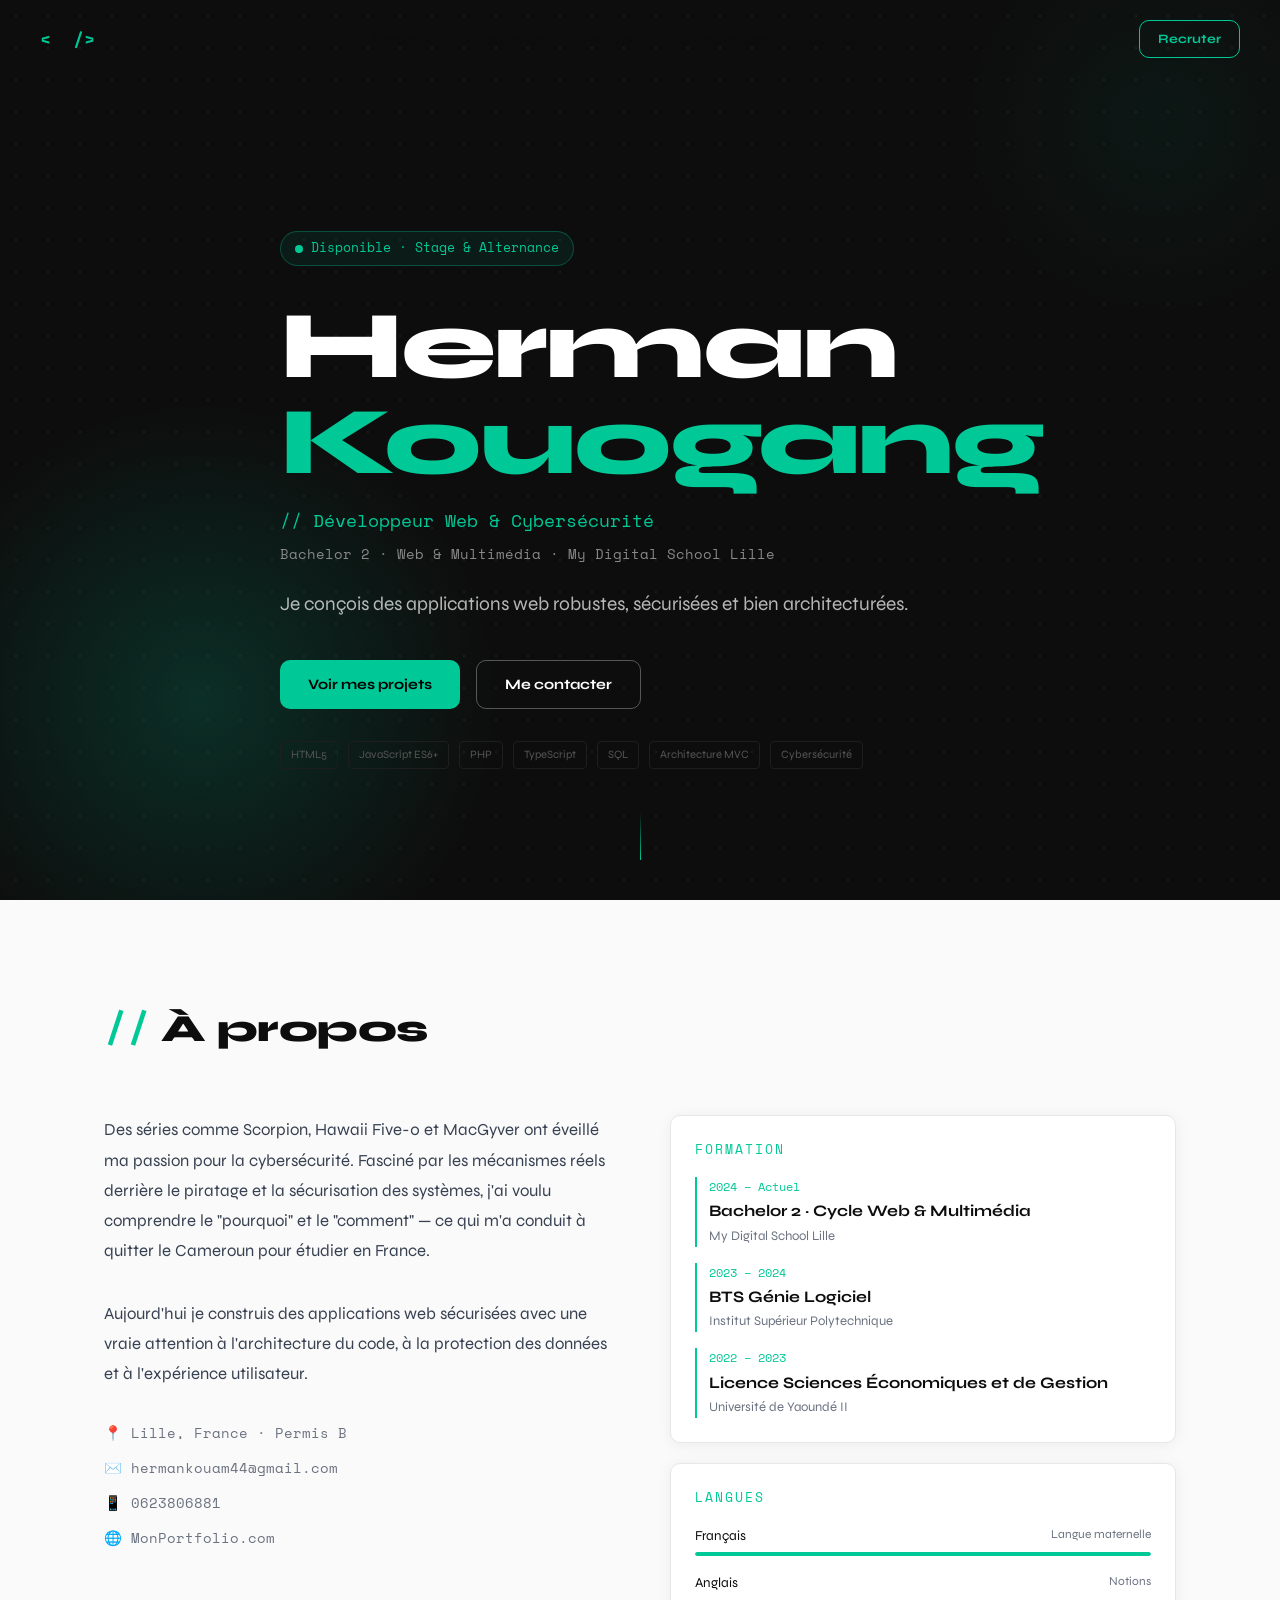
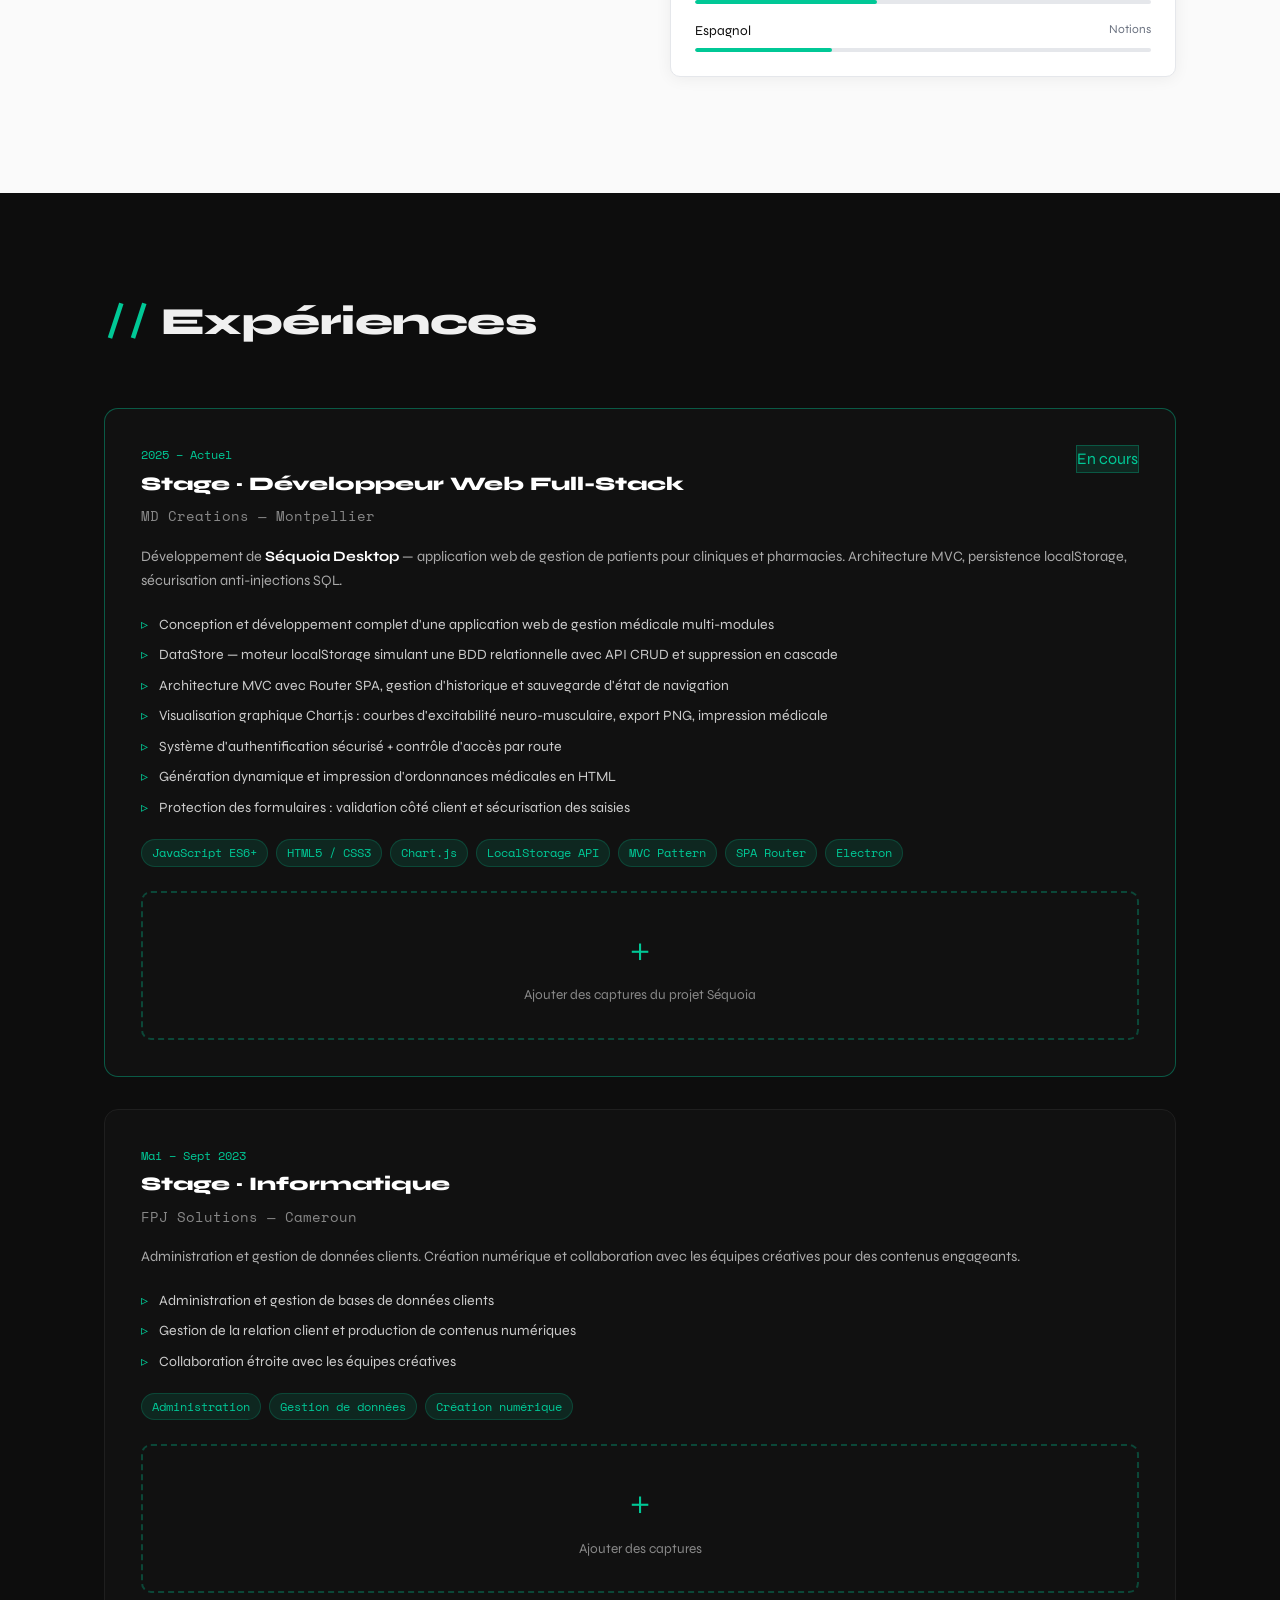
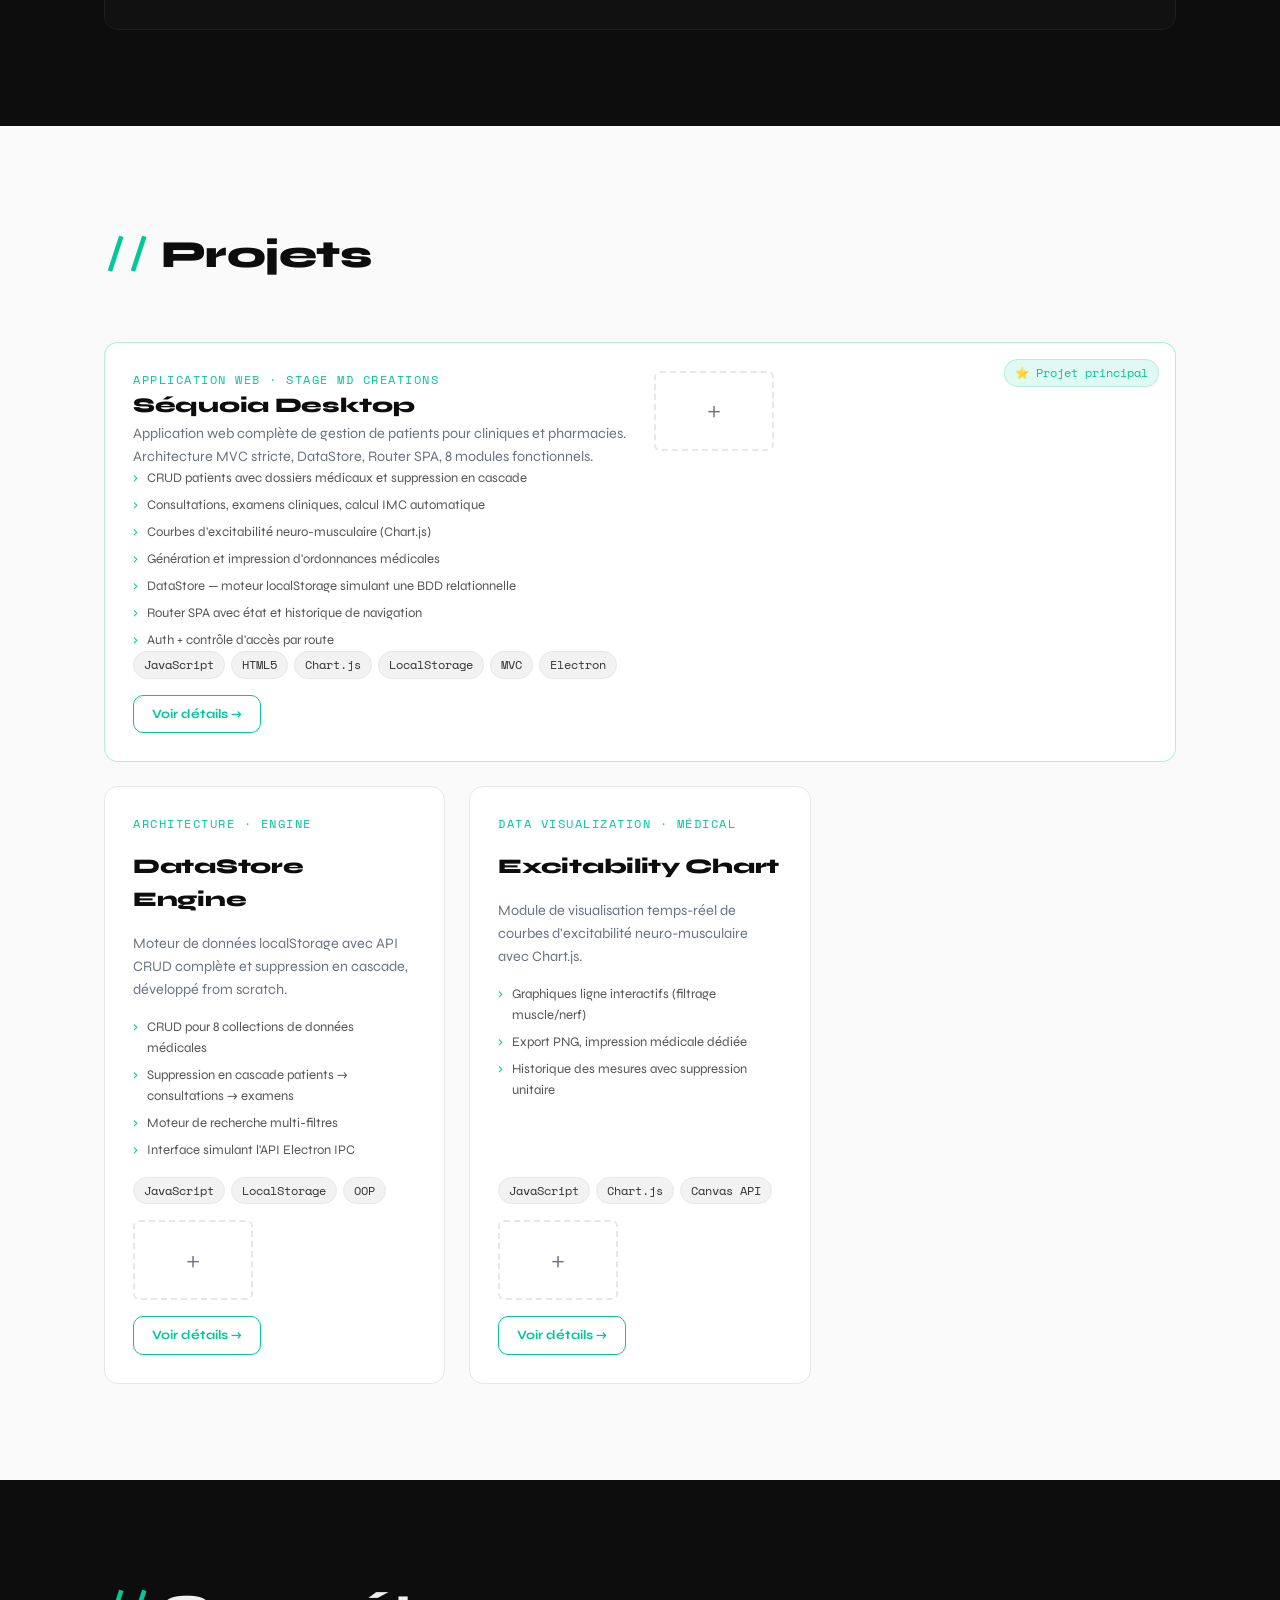
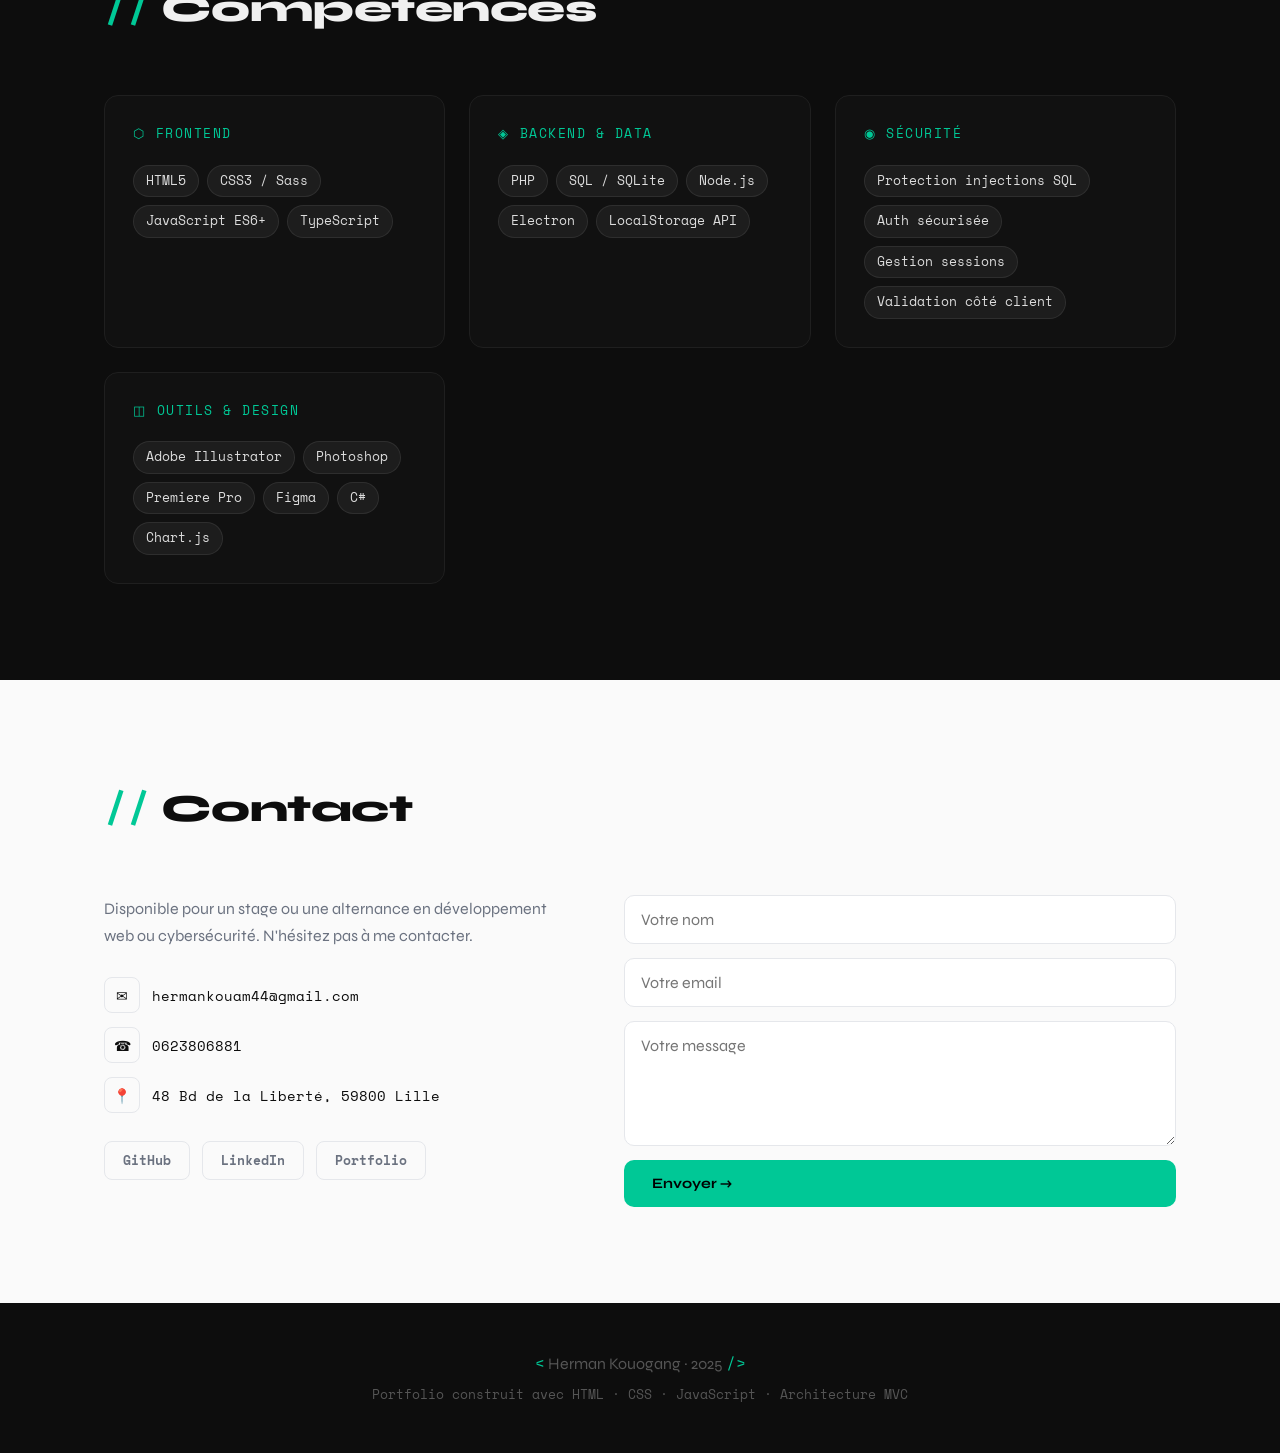
==== commit 4ca8c0cf: "Add capture du projet" ====
--- a/index.html
+++ b/index.html
@@ -1,2746 +1,1280 @@
-<!DOCTYPE html>
-<html lang="fr">
-<head>
-    <meta charset="UTF-8">
-    <meta name="viewport" content="width=device-width, initial-scale=1.0">
-    <meta name="description" content="Herman Kouogang - Étudiant en Cybersécurité et Développement Web à Lille">
-    <title>Herman Kouogang - Portfolio Cybersécurité</title>
-    <link href="https://fonts.googleapis.com/css2?family=JetBrains+Mono:wght@300;400;500;600;700;800&family=Orbitron:wght@400;500;600;700;900&display=swap" rel="stylesheet">
-    <link rel="stylesheet" href="https://cdnjs.cloudflare.com/ajax/libs/font-awesome/6.4.0/css/all.min.css">
-    <style>
-        * {
-            margin: 0;
-            padding: 0;
-            box-sizing: border-box;
-        }
-
-        :root {
-            --cyber-green: #00ff41;
-            --cyber-blue: #00d9ff;
-            --cyber-purple: #b400ff;
-            --cyber-red: #ff0055;
-            --dark-bg: #0a0e27;
-            --darker-bg: #050816;
-            --card-bg: rgba(10, 14, 39, 0.8);
-        }
-
-        body {
-            font-family: 'JetBrains Mono', monospace;
-            background: var(--darker-bg);
-            color: #ffffff;
-            overflow-x: hidden;
-            position: relative;
-        }
-
-        body.no-animations * {
-            animation: none !important;
-            transition: none !important;
-        }
-
-        /* Matrix background */
-        #matrixCanvas {
-            position: fixed;
-            top: 0;
-            left: 0;
-            width: 100%;
-            height: 100%;
-            z-index: 0;
-            opacity: 0.15;
-        }
-
-        /* Loader optimisé */
-        .loader-container {
-            position: fixed;
-            top: 0;
-            left: 0;
-            width: 100%;
-            height: 100vh;
-            background: var(--darker-bg);
-            display: flex;
-            flex-direction: column;
-            justify-content: center;
-            align-items: center;
-            z-index: 10000;
-            transition: opacity 0.5s ease, visibility 0.5s ease;
-        }
-
-        .loader-container.hidden {
-            opacity: 0;
-            visibility: hidden;
-            pointer-events: none;
-        }
-
-        .loader-logo {
-            font-family: 'Orbitron', sans-serif;
-            font-size: clamp(3rem, 8vw, 5rem);
-            font-weight: 900;
-            color: var(--cyber-green);
-            text-shadow: 0 0 20px var(--cyber-green), 0 0 40px var(--cyber-green);
-            margin-bottom: 2rem;
-            animation: logoGlow 2s ease-in-out infinite;
-        }
-
-        @keyframes logoGlow {
-            0%, 100% { 
-                text-shadow: 0 0 20px var(--cyber-green), 0 0 40px var(--cyber-green);
-                transform: scale(1);
-            }
-            50% { 
-                text-shadow: 0 0 30px var(--cyber-green), 0 0 60px var(--cyber-green), 0 0 90px var(--cyber-green);
-                transform: scale(1.05);
-            }
-        }
-
-        .loader-bar-container {
-            width: min(300px, 80vw);
-            height: 4px;
-            background: rgba(0, 255, 65, 0.1);
-            border-radius: 10px;
-            overflow: hidden;
-            border: 1px solid rgba(0, 255, 65, 0.3);
-            margin-bottom: 1rem;
-        }
-
-        .loader-bar {
-            height: 100%;
-            background: linear-gradient(90deg, var(--cyber-green), var(--cyber-blue));
-            width: 0%;
-            animation: loadProgress 2s ease-in-out forwards;
-            box-shadow: 0 0 10px var(--cyber-green);
-        }
-
-        @keyframes loadProgress {
-            0% { width: 0%; }
-            100% { width: 100%; }
-        }
-
-        .loader-text {
-            font-family: 'JetBrains Mono', monospace;
-            color: var(--cyber-green);
-            font-size: clamp(0.8rem, 2vw, 0.9rem);
-            letter-spacing: 2px;
-        }
-
-        /* Animation toggle button */
-        .animation-toggle {
-            position: fixed;
-            top: 90px;
-            right: 2rem;
-            z-index: 1001;
-            background: var(--card-bg);
-            border: 2px solid var(--cyber-green);
-            padding: 0.7rem 1.2rem;
-            border-radius: 5px;
-            cursor: pointer;
-            color: var(--cyber-green);
-            font-family: 'Orbitron', sans-serif;
-            font-size: 0.8rem;
-            display: flex;
-            align-items: center;
-            gap: 0.5rem;
-            transition: all 0.3s;
-        }
-
-        .animation-toggle:hover {
-            background: var(--cyber-green);
-            color: var(--darker-bg);
-            box-shadow: 0 0 20px var(--cyber-green);
-        }
-
-        .animation-toggle i {
-            font-size: 1rem;
-        }
-
-        /* Navigation */
-        nav {
-            position: fixed;
-            top: 0;
-            width: 100%;
-            z-index: 1000;
-            background: rgba(10, 14, 39, 0.95);
-            backdrop-filter: blur(10px);
-            border-bottom: 2px solid var(--cyber-green);
-            box-shadow: 0 0 20px rgba(0, 255, 65, 0.3);
-            transition: transform 0.3s ease;
-        }
-
-        nav.hidden {
-            transform: translateY(-100%);
-        }
-
-        .nav-container {
-            max-width: 1600px;
-            margin: 0 auto;
-            padding: 1rem 2rem;
-            display: flex;
-            justify-content: space-between;
-            align-items: center;
-        }
-
-        .logo {
-            font-family: 'Orbitron', sans-serif;
-            font-size: 1.5rem;
-            font-weight: 900;
-            color: var(--cyber-green);
-            text-transform: uppercase;
-            letter-spacing: 3px;
-            text-shadow: 0 0 10px var(--cyber-green);
-            cursor: pointer;
-            transition: all 0.3s;
-        }
-
-        .logo:hover {
-            text-shadow: 0 0 20px var(--cyber-green), 0 0 30px var(--cyber-green);
-            transform: scale(1.05);
-        }
-
-        .nav-links {
-            display: flex;
-            gap: 2rem;
-            list-style: none;
-        }
-
-        .nav-links a {
-            color: #cbd5e1;
-            text-decoration: none;
-            font-weight: 500;
-            text-transform: uppercase;
-            font-size: 0.9rem;
-            letter-spacing: 1px;
-            position: relative;
-            transition: all 0.3s;
-        }
-
-        .nav-links a::before {
-            content: '>';
-            position: absolute;
-            left: -15px;
-            opacity: 0;
-            color: var(--cyber-green);
-            transition: all 0.3s;
-        }
-
-        .nav-links a:hover,
-        .nav-links a.active {
-            color: var(--cyber-green);
-            text-shadow: 0 0 10px var(--cyber-green);
-        }
-
-        .nav-links a:hover::before,
-        .nav-links a.active::before {
-            opacity: 1;
-            left: -20px;
-        }
-
-        /* Menu mobile */
-        .mobile-menu-btn {
-            display: none;
-            flex-direction: column;
-            gap: 5px;
-            cursor: pointer;
-            padding: 5px;
-        }
-
-        .mobile-menu-btn span {
-            width: 25px;
-            height: 3px;
-            background: var(--cyber-green);
-            transition: all 0.3s;
-            box-shadow: 0 0 5px var(--cyber-green);
-        }
-
-        .mobile-menu-btn.active span:nth-child(1) {
-            transform: rotate(45deg) translate(8px, 8px);
-        }
-
-        .mobile-menu-btn.active span:nth-child(2) {
-            opacity: 0;
-        }
-
-        .mobile-menu-btn.active span:nth-child(3) {
-            transform: rotate(-45deg) translate(7px, -7px);
-        }
-
-        /* Hero */
-        .hero {
-            min-height: 100vh;
-            display: flex;
-            align-items: center;
-            justify-content: center;
-            position: relative;
-            padding: 8rem 2rem 2rem;
-        }
-
-        .hero-content {
-            position: relative;
-            z-index: 10;
-            text-align: center;
-            animation: fadeInUp 1s ease;
-        }
-
-        @keyframes fadeInUp {
-            from {
-                opacity: 0;
-                transform: translateY(30px);
-            }
-            to {
-                opacity: 1;
-                transform: translateY(0);
-            }
-        }
-
-        .terminal-avatar {
-            width: 200px;
-            height: 200px;
-            margin: 0 auto 2rem;
-            border: 3px solid var(--cyber-green);
-            border-radius: 50%;
-            position: relative;
-            overflow: hidden;
-            box-shadow: 0 0 30px var(--cyber-green), inset 0 0 30px rgba(0, 255, 65, 0.2);
-            animation: pulse 2s ease-in-out infinite;
-            cursor: pointer;
-            transition: all 0.3s;
-        }
-
-        .terminal-avatar:hover {
-            transform: scale(1.1) rotate(5deg);
-            box-shadow: 0 0 50px var(--cyber-green), inset 0 0 50px rgba(0, 255, 65, 0.3);
-        }
-
-        @keyframes pulse {
-            0%, 100% { box-shadow: 0 0 30px var(--cyber-green), inset 0 0 30px rgba(0, 255, 65, 0.2); }
-            50% { box-shadow: 0 0 50px var(--cyber-green), inset 0 0 50px rgba(0, 255, 65, 0.3); }
-        }
-
-        .terminal-avatar-inner {
-            width: 100%;
-            height: 100%;
-            background: radial-gradient(circle, var(--dark-bg), var(--darker-bg));
-            display: flex;
-            align-items: center;
-            justify-content: center;
-            font-size: 4rem;
-            font-weight: 900;
-            font-family: 'Orbitron', sans-serif;
-            color: var(--cyber-green);
-            text-shadow: 0 0 20px var(--cyber-green);
-        }
-
-        .glitch {
-            font-family: 'Orbitron', sans-serif;
-            font-size: clamp(2rem, 6vw, 5rem);
-            font-weight: 900;
-            text-transform: uppercase;
-            position: relative;
-            color: #fff;
-            letter-spacing: 3px;
-            margin-bottom: 1rem;
-        }
-
-        .cyber-gradient {
-            background: linear-gradient(90deg, var(--cyber-green), var(--cyber-blue), var(--cyber-purple));
-            -webkit-background-clip: text;
-            -webkit-text-fill-color: transparent;
-            background-clip: text;
-            animation: gradientShift 3s ease infinite;
-            background-size: 200% auto;
-        }
-
-        @keyframes gradientShift {
-            0%, 100% { background-position: 0% center; }
-            50% { background-position: 100% center; }
-        }
-
-        .typing-effect {
-            font-size: clamp(1rem, 3vw, 1.3rem);
-            color: var(--cyber-green);
-            margin: 1.5rem 0;
-            font-family: 'JetBrains Mono', monospace;
-            min-height: 2em;
-        }
-
-        .typing-cursor {
-            animation: blink 1s infinite;
-        }
-
-        @keyframes blink {
-            0%, 100% { opacity: 1; }
-            50% { opacity: 0; }
-        }
-
-        .hero-desc {
-            font-size: clamp(0.9rem, 2vw, 1.1rem);
-            color: #94a3b8;
-            margin-bottom: 2rem;
-            max-width: 700px;
-            margin-left: auto;
-            margin-right: auto;
-            line-height: 1.8;
-        }
-
-        .cyber-button {
-            display: inline-block;
-            padding: 1rem 2.5rem;
-            margin: 0.5rem;
-            font-family: 'Orbitron', sans-serif;
-            font-weight: 700;
-            text-transform: uppercase;
-            text-decoration: none;
-            color: var(--cyber-green);
-            border: 2px solid var(--cyber-green);
-            position: relative;
-            overflow: hidden;
-            transition: all 0.3s;
-            background: transparent;
-            clip-path: polygon(10% 0%, 100% 0%, 90% 100%, 0% 100%);
-            cursor: pointer;
-        }
-
-        .cyber-button::before {
-            content: '';
-            position: absolute;
-            top: 0;
-            left: -100%;
-            width: 100%;
-            height: 100%;
-            background: var(--cyber-green);
-            transition: all 0.3s;
-            z-index: -1;
-        }
-
-        .cyber-button:hover {
-            color: var(--darker-bg);
-            box-shadow: 0 0 30px var(--cyber-green);
-            transform: translateY(-3px);
-        }
-
-        .cyber-button:hover::before {
-            left: 0;
-        }
-
-        /* Section commune */
-        section {
-            padding: 6rem 0; /* SUPPRESSION DU PADDING HORIZONTAL */
-            position: relative;
-            z-index: 1;
-        }
-
-        .container {
-            max-width: 1600px; 
-            margin: 0 auto;
-            /* Ajout d'un petit padding pour éviter que le contenu ne touche les bords sur les très grands écrans sans utiliser le padding de la section */
-            padding: 0 2rem; 
-        }
-
-        .section-header {
-            text-align: center;
-            margin-bottom: 4rem;
-        }
-
-        .section-title {
-            font-family: 'Orbitron', sans-serif;
-            font-size: clamp(2rem, 5vw, 3rem);
-            font-weight: 900;
-            text-transform: uppercase;
-            letter-spacing: 3px;
-            color: var(--cyber-green);
-            text-shadow: 0 0 20px var(--cyber-green);
-            margin-bottom: 1rem;
-        }
-
-        .section-title::before {
-            content: '[ ';
-            color: var(--cyber-blue);
-        }
-
-        .section-title::after {
-            content: ' ]';
-            color: var(--cyber-blue);
-        }
-
-        /* Compétences avec niveau de maîtrise */
-        .skills-grid {
-            display: grid;
-            grid-template-columns: repeat(auto-fit, minmax(200px, 1fr));
-            gap: 2rem;
-        }
-
-        .skill-card {
-            background: var(--card-bg);
-            border: 2px solid transparent;
-            padding: 2rem;
-            text-align: center;
-            position: relative;
-            overflow: hidden;
-            clip-path: polygon(10% 0%, 100% 0%, 90% 100%, 0% 100%);
-            transition: all 0.3s;
-            cursor: pointer;
-        }
-
-        .skill-card::before {
-            content: '';
-            position: absolute;
-            top: 0;
-            left: -100%;
-            width: 100%;
-            height: 2px;
-            background: linear-gradient(90deg, transparent, var(--cyber-green), transparent);
-            animation: scan-card 3s infinite;
-        }
-
-        @keyframes scan-card {
-            0%, 100% { left: -100%; }
-            50% { left: 100%; }
-        }
-
-        .skill-card:hover {
-            border-color: var(--cyber-green);
-            box-shadow: 0 0 30px rgba(0, 255, 65, 0.3);
-            transform: translateY(-10px) scale(1.02);
-        }
-
-        .skill-icon {
-            font-size: 4rem;
-            margin-bottom: 1rem;
-            color: var(--cyber-green);
-            filter: drop-shadow(0 0 10px var(--cyber-green));
-            transition: all 0.3s;
-        }
-
-        .skill-card:hover .skill-icon {
-            transform: rotateY(360deg);
-            filter: drop-shadow(0 0 20px var(--cyber-green));
-        }
-
-        .skill-name {
-            font-family: 'Orbitron', sans-serif;
-            font-size: 1.2rem;
-            font-weight: 700;
-            margin-bottom: 1rem;
-            color: #fff;
-            text-transform: uppercase;
-        }
-
-        /* Niveau de maîtrise avec étoiles */
-        .skill-level {
-            display: flex;
-            justify-content: center;
-            gap: 0.3rem;
-            margin-bottom: 0.5rem;
-        }
-
-        .skill-level i {
-            color: var(--cyber-green);
-            font-size: 1rem;
-            filter: drop-shadow(0 0 5px var(--cyber-green));
-            animation: starPulse 2s ease-in-out infinite;
-        }
-
-        .skill-level i:nth-child(2) {
-            animation-delay: 0.2s;
-        }
-
-        .skill-level i:nth-child(3) {
-            animation-delay: 0.4s;
-        }
-
-        @keyframes starPulse {
-            0%, 100% { 
-                opacity: 1;
-                transform: scale(1);
-            }
-            50% { 
-                opacity: 0.6;
-                transform: scale(1.2);
-            }
-        }
-
-        .skill-status {
-            font-family: 'JetBrains Mono', monospace;
-            color: var(--cyber-blue);
-            font-size: 0.8rem;
-            text-transform: uppercase;
-            letter-spacing: 1px;
-        }
-
-        /* Parcours - Design Timeline Interactif */
-        .journey-container {
-            position: relative;
-            max-width: 1200px;
-            margin: 0 auto;
-        }
-
-        .journey-timeline {
-            position: relative;
-            padding: 2rem 0;
-        }
-
-        /* Ligne centrale verticale animée */
-        .timeline-line {
-            position: absolute;
-            left: 50%;
-            top: 0;
-            bottom: 0;
-            width: 4px;
-            background: linear-gradient(180deg, transparent, var(--cyber-green), var(--cyber-blue), transparent);
-            transform: translateX(-50%);
-            animation: glowPulse 3s ease-in-out infinite;
-        }
-
-        @keyframes glowPulse {
-            0%, 100% { box-shadow: 0 0 10px var(--cyber-green); }
-            50% { box-shadow: 0 0 30px var(--cyber-green), 0 0 50px var(--cyber-blue); }
-        }
-
-        /* Points sur la timeline */
-        .timeline-node {
-            position: absolute;
-            left: 50%;
-            width: 30px;
-            height: 30px;
-            background: var(--darker-bg);
-            border: 4px solid var(--cyber-green);
-            border-radius: 50%;
-            transform: translateX(-50%);
-            z-index: 10;
-            box-shadow: 0 0 20px var(--cyber-green);
-            transition: all 0.3s;
-        }
-
-        .timeline-node::before {
-            content: '';
-            position: absolute;
-            inset: -8px;
-            border: 2px solid var(--cyber-green);
-            border-radius: 50%;
-            opacity: 0.3;
-            animation: ripple 2s infinite;
-        }
-
-        @keyframes ripple {
-            0% { transform: scale(1); opacity: 0.3; }
-            100% { transform: scale(1.5); opacity: 0; }
-        }
-
-        .timeline-node.experience {
-            border-color: var(--cyber-blue);
-            box-shadow: 0 0 20px var(--cyber-blue);
-        }
-
-        .timeline-node.experience::before {
-            border-color: var(--cyber-blue);
-        }
-
-        /* Items alternés gauche/droite */
-        .timeline-item {
-            position: relative;
-            margin-bottom: 4rem;
-            display: flex;
-            align-items: center;
-        }
-
-        .timeline-item.left {
-            justify-content: flex-end;
-            padding-right: calc(50% + 3rem);
-        }
-
-        .timeline-item.right {
-            justify-content: flex-start;
-            padding-left: calc(50% + 3rem);
-        }
-
-        .timeline-content {
-            background: var(--card-bg);
-            padding: 2rem;
-            border-radius: 15px;
-            position: relative;
-            max-width: 450px;
-            border: 2px solid transparent;
-            transition: all 0.4s;
-            clip-path: polygon(0 0, 100% 0, 100% calc(100% - 20px), calc(100% - 20px) 100%, 0 100%);
-        }
-
-        .timeline-item.left .timeline-content {
-            border-left: 3px solid var(--cyber-green);
-        }
-
-        .timeline-item.right .timeline-content {
-            border-right: 3px solid var(--cyber-green);
-        }
-
-        .timeline-content::before {
-            content: '';
-            position: absolute;
-            top: 50%;
-            width: 30px;
-            height: 2px;
-            background: var(--cyber-green);
-            transform: translateY(-50%);
-        }
-
-        .timeline-item.left .timeline-content::before {
-            right: -33px;
-        }
-
-        .timeline-item.right .timeline-content::before {
-            left: -33px;
-        }
-
-        .timeline-content:hover {
-            border-color: var(--cyber-green);
-            box-shadow: 0 0 40px rgba(0, 255, 65, 0.2);
-            transform: scale(1.05);
-        }
-
-        /* Badge de catégorie - SUPPRIMÉ SELON VOTRE DEMANDE */
-        .timeline-badge {
-            display: none !important;
-        }
-
-        .timeline-badge.experience {
-            background: var(--cyber-blue);
-            box-shadow: 0 0 10px var(--cyber-blue);
-        }
-
-        .timeline-header {
-            display: flex;
-            justify-content: space-between;
-            align-items: flex-start;
-            margin-bottom: 1rem;
-            flex-wrap: wrap;
-            gap: 0.5rem;
-        }
-
-        .timeline-title {
-            font-family: 'Orbitron', sans-serif;
-            font-size: 1.2rem;
-            font-weight: 700;
-            color: var(--cyber-green);
-            text-transform: uppercase;
-            flex: 1;
-        }
-
-        .timeline-year {
-            font-family: 'JetBrains Mono', monospace;
-            font-size: 0.9rem;
-            color: var(--cyber-blue);
-            background: rgba(0, 217, 255, 0.1);
-            padding: 0.3rem 0.8rem;
-            border: 1px solid var(--cyber-blue);
-            border-radius: 5px;
-            white-space: nowrap;
-        }
-
-        .timeline-company {
-            color: #94a3b8;
-            margin-bottom: 0.75rem;
-            font-size: 0.95rem;
-            display: flex;
-            align-items: center;
-            gap: 0.5rem;
-        }
-
-        .timeline-company i {
-            color: var(--cyber-blue);
-        }
-
-        .timeline-desc {
-            color: #cbd5e1;
-            font-size: 0.9rem;
-            line-height: 1.7;
-        }
-
-        /* Icônes de type */
-        .timeline-icon {
-            width: 50px;
-            height: 50px;
-            background: var(--darker-bg);
-            border: 2px solid var(--cyber-green);
-            border-radius: 50%;
-            display: flex;
-            align-items: center;
-            justify-content: center;
-            margin-bottom: 1rem;
-            box-shadow: 0 0 15px var(--cyber-green);
-        }
-
-        .timeline-icon i {
-            font-size: 1.5rem;
-            color: var(--cyber-green);
-        }
-
-        .timeline-badge.experience ~ .timeline-icon {
-            border-color: var(--cyber-blue);
-            box-shadow: 0 0 15px var(--cyber-blue);
-        }
-
-        .timeline-badge.experience ~ .timeline-icon i {
-            color: var(--cyber-blue);
-        }
-
-        /* Responsive timeline */
-        @media (max-width: 768px) {
-            .timeline-line {
-                left: 30px;
-            }
-
-            .timeline-node {
-                left: 30px;
-            }
-
-            .timeline-item.left,
-            .timeline-item.right {
-                justify-content: flex-start;
-                padding-left: 80px;
-                padding-right: 0;
-            }
-
-            .timeline-content::before {
-                display: none;
-            }
-
-            .timeline-item.left .timeline-content,
-            .timeline-item.right .timeline-content {
-                border-left: 3px solid var(--cyber-green);
-                border-right: none;
-            }
-        }
-
-        /* Projets */
-        .projects-grid {
-            display: grid;
-            grid-template-columns: repeat(auto-fit, minmax(350px, 1fr));
-            gap: 2rem;
-        }
-
-        .project-card {
-            background: var(--card-bg);
-            border: 2px solid transparent;
-            overflow: hidden;
-            position: relative;
-            clip-path: polygon(0 0, 100% 0, 100% 90%, 90% 100%, 0 100%);
-            transition: all 0.3s;
-            cursor: pointer;
-        }
-
-        .project-card:hover {
-            border-color: var(--cyber-green);
-            box-shadow: 0 0 40px rgba(0, 255, 65, 0.3);
-            transform: translateY(-10px);
-        }
-
-        .project-image {
-            position: relative;
-            overflow: hidden;
-            height: 200px;
-        }
-
-        .project-image img {
-            width: 100%;
-            height: 100%;
-            object-fit: cover;
-            transition: all 0.5s;
-            filter: grayscale(50%) brightness(0.7);
-        }
-
-        .project-card:hover .project-image img {
-            transform: scale(1.1);
-            filter: grayscale(0%) brightness(1);
-        }
-
-        .project-overlay {
-            position: absolute;
-            inset: 0;
-            background: linear-gradient(180deg, transparent 0%, var(--darker-bg) 100%);
-        }
-
-        .project-content {
-            padding: 1.5rem;
-        }
-
-        .project-title {
-            font-family: 'Orbitron', sans-serif;
-            font-size: 1.5rem;
-            font-weight: 900;
-            color: var(--cyber-green);
-            margin-bottom: 0.75rem;
-            text-transform: uppercase;
-        }
-
-        .project-desc {
-            color: #cbd5e1;
-            margin-bottom: 1rem;
-            line-height: 1.6;
-        }
-
-        .project-tags {
-            display: flex;
-            flex-wrap: wrap;
-            gap: 0.5rem;
-            margin-bottom: 1rem;
-        }
-
-        .project-tag {
-            font-family: 'JetBrains Mono', monospace;
-            font-size: 0.75rem;
-            background: rgba(0, 255, 65, 0.1);
-            color: var(--cyber-green);
-            padding: 0.25rem 0.75rem;
-            border: 1px solid var(--cyber-green);
-            clip-path: polygon(5% 0%, 100% 0%, 95% 100%, 0% 100%);
-            transition: all 0.3s;
-        }
-
-        .project-tag:hover {
-            background: var(--cyber-green);
-            color: var(--darker-bg);
-            transform: scale(1.05);
-        }
-
-        .project-link {
-            color: var(--cyber-blue);
-            text-decoration: none;
-            font-family: 'Orbitron', sans-serif;
-            font-weight: 700;
-            display: inline-flex;
-            align-items: center;
-            gap: 0.5rem;
-            transition: all 0.3s;
-        }
-
-        .project-link:hover {
-            color: var(--cyber-green);
-            text-shadow: 0 0 10px var(--cyber-green);
-            transform: translateX(5px);
-        }
-
-        /* About section styling */
-        .about-content {
-            max-width: 900px;
-            margin: 0 auto;
-        }
-
-        .about-story {
-            background: var(--card-bg);
-            padding: 3rem;
-            border: 2px solid var(--cyber-green);
-            clip-path: polygon(0 0, 100% 0, 100% 95%, 95% 100%, 0 100%);
-            margin-bottom: 3rem;
-            transition: all 0.3s;
-        }
-
-        .about-story:hover {
-            box-shadow: 0 0 40px rgba(0, 255, 65, 0.2);
-            transform: translateY(-5px);
-        }
-
-        .about-story h3 {
-            font-family: 'Orbitron', sans-serif;
-            color: var(--cyber-blue);
-            font-size: 2rem;
-            margin-bottom: 1.5rem;
-            text-transform: uppercase;
-        }
-
-        .about-story h3 i {
-            color: var(--cyber-green);
-            margin-right: 1rem;
-        }
-
-        .about-story p {
-            color: #cbd5e1;
-            line-height: 1.8;
-            margin-bottom: 1.5rem;
-            font-size: 1.05rem;
-        }
-
-        .about-story strong {
-            color: var(--cyber-green);
-        }
-
-        .about-grid {
-            display: grid;
-            grid-template-columns: repeat(auto-fit, minmax(250px, 1fr));
-            gap: 2rem;
-        }
-
-        .about-card {
-            background: var(--card-bg);
-            padding: 2rem;
-            border-left: 3px solid var(--cyber-green);
-            transition: all 0.3s;
-        }
-
-        .about-card:nth-child(2) {
-            border-left-color: var(--cyber-blue);
-        }
-
-        .about-card:hover {
-            transform: translateX(10px);
-            box-shadow: -5px 0 20px rgba(0, 255, 65, 0.2);
-        }
-
-        .about-card h4 {
-            font-family: 'Orbitron', sans-serif;
-            margin-bottom: 1rem;
-            font-size: 1.3rem;
-        }
-
-        .about-card:nth-child(1) h4 {
-            color: var(--cyber-green);
-        }
-
-        .about-card:nth-child(2) h4 {
-            color: var(--cyber-blue);
-        }
-
-        .about-card h4 i {
-            margin-right: 0.5rem;
-        }
-
-        .about-card ul {
-            list-style: none;
-            color: #cbd5e1;
-            line-height: 2;
-        }
-
-        .about-card ul li {
-            display: flex;
-            align-items: center;
-        }
-
-        .about-card ul li i {
-            margin-right: 0.5rem;
-            font-size: 0.8rem;
-        }
-
-        .about-card:nth-child(1) ul li i {
-            color: var(--cyber-green);
-        }
-
-        .about-card:nth-child(2) ul li i {
-            color: var(--cyber-blue);
-        }
-        
-        /* NOUVEAU STYLE pour la section Compétences */
-        .skill-summary-card {
-            background: var(--card-bg);
-            padding: 2rem; 
-            border: 2px solid transparent;
-            transition: all 0.3s;
-            clip-path: polygon(0 0, 100% 0, 100% 95%, 95% 100%, 0 100%);
-            margin-bottom: 2rem; 
-        }
-
-        .skill-summary-card:hover {
-            box-shadow: 0 0 40px rgba(0, 255, 65, 0.2);
-            transform: translateY(-5px);
-        }
-
-        .skill-summary-card h3 {
-            font-size: 1.5rem !important; 
-        }
-
-        .skill-summary-card ul li {
-            padding: 0.3rem 0; 
-        }
-
-        /* Contact */
-        .contact-grid {
-            display: grid;
-            grid-template-columns: repeat(auto-fit, minmax(300px, 1fr));
-            gap: 2rem;
-        }
-
-        .contact-card {
-            background: var(--card-bg);
-            border: 2px solid var(--cyber-green);
-            padding: 2rem;
-            clip-path: polygon(5% 0%, 100% 0%, 95% 100%, 0% 100%);
-            transition: all 0.3s;
-            cursor: pointer;
-        }
-
-        .contact-card:hover {
-            box-shadow: 0 0 40px rgba(0, 255, 65, 0.3);
-            transform: translateY(-5px);
-        }
-
-        .contact-icon-wrapper {
-            width: 60px;
-            height: 60px;
-            border: 2px solid var(--cyber-green);
-            border-radius: 50%;
-            display: flex;
-            align-items: center;
-            justify-content: center;
-            margin-bottom: 1rem;
-            box-shadow: 0 0 20px var(--cyber-green);
-            transition: all 0.3s;
-        }
-
-        .contact-card:hover .contact-icon-wrapper {
-            transform: rotate(360deg) scale(1.1);
-        }
-
-        .contact-icon-wrapper i {
-            font-size: 1.5rem;
-            color: var(--cyber-green);
-        }
-
-        .contact-label {
-            font-family: 'Orbitron', sans-serif;
-            font-weight: 700;
-            color: var(--cyber-blue);
-            margin-bottom: 0.5rem;
-            text-transform: uppercase;
-        }
-
-        .contact-value {
-            color: #cbd5e1;
-        }
-
-        .contact-value a {
-            color: #cbd5e1;
-            text-decoration: none;
-            transition: all 0.3s;
-        }
-
-        .contact-value a:hover {
-            color: var(--cyber-green);
-            text-shadow: 0 0 10px var(--cyber-green);
-        }
-
-        /* Scroll to top button */
-        .scroll-top {
-            position: fixed;
-            bottom: 2rem;
-            right: 2rem;
-            width: 50px;
-            height: 50px;
-            background: var(--card-bg);
-            border: 2px solid var(--cyber-green);
-            border-radius: 50%;
-            display: flex;
-            align-items: center;
-            justify-content: center;
-            color: var(--cyber-green);
-            cursor: pointer;
-            opacity: 0;
-            visibility: hidden;
-            transition: all 0.3s;
-            z-index: 999;
-            box-shadow: 0 0 20px var(--cyber-green);
-        }
-
-        .scroll-top.visible {
-            opacity: 1;
-            visibility: visible;
-        }
-
-        .scroll-top:hover {
-            background: var(--cyber-green);
-            color: var(--darker-bg);
-            transform: translateY(-5px) rotate(360deg);
-        }
-
-        /* Footer */
-        footer {
-            padding: 2rem;
-            border-top: 2px solid var(--cyber-green);
-            background: var(--card-bg);
-        }
-
-        .footer-content {
-            max-width: 1600px;
-            margin: 0 auto;
-            display: flex;
-            justify-content: space-between;
-            align-items: center;
-            flex-wrap: wrap;
-            gap: 1rem;
-        }
-
-        .social-links {
-            display: flex;
-            gap: 1rem;
-        }
-
-        .social-link {
-            width: 50px;
-            height: 50px;
-            border: 2px solid var(--cyber-green);
-            border-radius: 50%;
-            display: flex;
-            align-items: center;
-            justify-content: center;
-            color: var(--cyber-green);
-            text-decoration: none;
-            transition: all 0.3s;
-            font-size: 1.2rem;
-        }
-
-        .social-link:hover {
-            background: var(--cyber-green);
-            color: var(--darker-bg);
-            box-shadow: 0 0 30px var(--cyber-green);
-            transform: translateY(-5px) rotate(360deg);
-        }
-
-        /* Project Detail Page */
-        .project-detail {
-            display: none;
-            position: fixed;
-            top: 0;
-            left: 0;
-            width: 100%;
-            height: 100vh;
-            background: var(--darker-bg);
-            z-index: 2000;
-            overflow-y: auto;
-            padding: 8rem 2rem 4rem;
-        }
-
-        .project-detail.active {
-            display: block;
-            animation: fadeIn 0.5s ease;
-        }
-
-        @keyframes fadeIn {
-            from { opacity: 0; }
-            to { opacity: 1; }
-        }
-
-        .project-detail-close {
-            position: fixed;
-            top: 90px;
-            right: 2rem;
-            width: 50px;
-            height: 50px;
-            background: var(--card-bg);
-            border: 2px solid var(--cyber-red);
-            border-radius: 50%;
-            display: flex;
-            align-items: center;
-            justify-content: center;
-            color: var(--cyber-red);
-            cursor: pointer;
-            z-index: 2001;
-            font-size: 1.5rem;
-            transition: all 0.3s;
-        }
-
-        .project-detail-close:hover {
-            background: var(--cyber-red);
-            color: var(--darker-bg);
-            transform: rotate(90deg);
-        }
-
-        .project-detail-content {
-            max-width: 1200px;
-            margin: 0 auto;
-        }
-
-        .project-detail-header {
-            margin-bottom: 3rem;
-            text-align: center;
-        }
-
-        .project-detail-title {
-            font-family: 'Orbitron', sans-serif;
-            font-size: clamp(2.5rem, 5vw, 4rem);
-            color: var(--cyber-green);
-            margin-bottom: 1rem;
-            text-transform: uppercase;
-            text-shadow: 0 0 20px var(--cyber-green);
-        }
-
-        .project-detail-subtitle {
-            color: var(--cyber-blue);
-            font-size: 1.2rem;
-        }
-
-        .skills-section {
-            margin-bottom: 3rem;
-        }
-
-        .skills-section h3 {
-            font-family: 'Orbitron', sans-serif;
-            font-size: 2rem;
-            color: var(--cyber-blue);
-            margin-bottom: 2rem;
-            text-transform: uppercase;
-        }
-
-        .skills-section h3 i {
-            margin-right: 1rem;
-            color: var(--cyber-green);
-        }
-
-        .skills-categories {
-            display: grid;
-            grid-template-columns: repeat(auto-fit, minmax(300px, 1fr));
-            gap: 2rem;
-        }
-
-        .skill-category {
-            background: var(--card-bg);
-            padding: 2rem;
-            border: 2px solid var(--cyber-green);
-            border-radius: 10px;
-            transition: all 0.3s;
-        }
-
-        .skill-category:hover {
-            box-shadow: 0 0 30px rgba(0, 255, 65, 0.3);
-            transform: translateY(-5px);
-        }
-
-        .skill-category h4 {
-            font-family: 'Orbitron', sans-serif;
-            color: var(--cyber-green);
-            margin-bottom: 1.5rem;
-            font-size: 1.3rem;
-            display: flex;
-            align-items: center;
-            gap: 0.5rem;
-        }
-
-        .skill-category ul {
-            list-style: none;
-        }
-
-        .skill-category li {
-            color: #cbd5e1;
-            padding: 0.5rem 0;
-            display: flex;
-            align-items: center;
-            gap: 0.5rem;
-            line-height: 1.6;
-        }
-
-        .skill-category li i {
-            color: var(--cyber-green);
-            font-size: 0.8rem;
-        }
-
-        /* Responsive */
-        @media (max-width: 768px) {
-            .mobile-menu-btn {
-                display: flex;
-            }
-
-            .nav-links {
-                position: fixed;
-                top: 73px;
-                left: 0;
-                width: 100%;
-                background: rgba(10, 14, 39, 0.98);
-                flex-direction: column;
-                padding: 2rem;
-                gap: 1rem;
-                transform: translateX(-100%);
-                transition: transform 0.3s;
-                border-bottom: 2px solid var(--cyber-green);
-            }
-
-            .nav-links.active {
-                transform: translateX(0);
-            }
-
-            .animation-toggle {
-                top: 80px;
-                right: 1rem;
-                font-size: 0.7rem;
-                padding: 0.5rem 0.8rem;
-            }
-
-            .journey-grid {
-                grid-template-columns: 1fr;
-            }
-
-            .about-story {
-                padding: 2rem;
-            }
-
-            .cyber-button {
-                padding: 0.8rem 1.5rem;
-                font-size: 0.9rem;
-            }
-
-            section {
-                padding: 4rem 1.5rem;
-            }
-            
-            /* Ajustement pour le container sur mobile pour éviter les bords extrêmes */
-            .container {
-                padding: 0 1.5rem;
-            }
-
-            .scroll-top {
-                bottom: 1rem;
-                right: 1rem;
-                width: 40px;
-                height: 40px;
-            }
-
-            .project-detail-close {
-                right: 1rem;
-                top: 80px;
-            }
-        }
-
-        @media (max-width: 480px) {
-            .terminal-avatar {
-                width: 150px;
-                height: 150px;
-            }
-
-            .terminal-avatar-inner {
-                font-size: 3rem;
-            }
-
-            .hero-desc {
-                font-size: 0.9rem;
-            }
-
-            .contact-grid,
-            .skills-grid {
-                grid-template-columns: 1fr;
-            }
-        }
-
-        /* Performance: reduce animations on mobile */
-        @media (prefers-reduced-motion: reduce) {
-            *,
-            *::before,
-            *::after {
-                animation-duration: 0.01ms !important;
-                animation-iteration-count: 1 !important;
-                transition-duration: 0.01ms !important;
-            }
-        }
-    </style>
-</head>
-<body>
-    <div class="loader-container" id="loader">
-        <div class="loader-logo">HK</div>
-        <div class="loader-bar-container">
-            <div class="loader-bar"></div>
-        </div>
-        <div class="loader-text">Initialisation du système</div>
-    </div>
-
-    <canvas id="matrixCanvas"></canvas>
-
-    <button class="animation-toggle" id="animationToggle">
-        <i class="fas fa-pause"></i>
-        <span>Pause Animations</span>
-    </button>
-
-    <div class="scroll-top" id="scrollTop">
-        <i class="fas fa-arrow-up"></i>
-    </div>
-
-    <nav id="navbar">
-        <div class="nav-container">
-            <div class="logo" onclick="window.scrollTo({top: 0, behavior: 'smooth'})">Herman_K</div>
-            <div class="mobile-menu-btn" id="mobileMenuBtn">
-                <span></span>
-                <span></span>
-                <span></span>
-            </div>
-            <ul class="nav-links" id="navLinks">
-                <li><a href="#hero" class="nav-link">Accueil</a></li>
-                <li><a href="#bienvenue" class="nav-link">Bienvenue</a></li>
-                <li><a href="#about" class="nav-link">À propos</a></li>
-                <li><a href="#projet-pro" class="nav-link">Projet Pro</a></li>
-                <li><a href="#competences" class="nav-link">Compétences</a></li>
-                <li><a href="#skills" class="nav-link">Technologies</a></li>
-                <li><a href="#journey" class="nav-link">Parcours</a></li>
-                <li><a href="#projects" class="nav-link">Projets</a></li>
-                <li><a href="#contact" class="nav-link">Contact</a></li>
-            </ul>
-        </div>
-    </nav>
-
-    <section id="hero" class="hero">
-        <div class="hero-content">
-            <div class="terminal-avatar">
-                <div class="terminal-avatar-inner">HK</div>
-            </div>
-            
-            <h1 class="glitch" data-text="HERMAN KOUOGANG">
-                HERMAN <span class="cyber-gradient">KOUOGANG</span>
-            </h1>
-            
-            <p class="typing-effect" id="typingEffect"></p>
-            <p class="hero-desc">
-                >> Passionné par la cybersécurité et le développement web<br>
-                >> Je transforme la curiosité en compétences concrètes<br>
-                >> Du Cameroun à la France, toujours en quête d'innovation
-            </p>
-            
-            <div>
-                <a href="#projects" class="cyber-button">Mes_Projets</a>
-                <a href="#contact" class="cyber-button">Contact</a>
-            </div>
-        </div>
-    </section>
-
-    <section id="bienvenue">
-        <div class="container">
-            <div class="section-header">
-                <h2 class="section-title">Bienvenue</h2>
-            </div>
-
-            <div class="about-content">
-                <div class="about-story">
-                    <h3>
-                        <i class="fas fa-handshake"></i> Bienvenue dans mon univers digital
-                    </h3>
-                    <p style="font-size: 1.2rem; color: var(--cyber-green); font-weight: 600; margin-bottom: 2rem;">
-                        "La cybersécurité n'est pas qu'une compétence technique, c'est une mentalité."
-                    </p>
-                    <p>
-                        Bonjour et bienvenue sur mon portfolio ! Je suis <strong>Herman Kouogang</strong>, étudiant en <strong>Bachelor 1 Web & Multimédia</strong> à MY DIGITAL SCHOOL LILLE, passionné par la cybersécurité et le développement web.
-                    </p>
-                    <p>
-                        Ce portfolio est bien plus qu'une vitrine de mes compétences techniques. C'est le reflet de mon parcours, de mes valeurs et de ma vision du monde numérique. Chaque projet présenté ici raconte une histoire : celle d'un jeune développeur qui a quitté le Cameroun pour poursuivre son rêve en France, celle d'un étudiant curieux qui transforme chaque défi en opportunité d'apprentissage.
-                    </p>
-                    <p>
-                        À travers ces pages, vous découvrirez non seulement mes réalisations techniques, mais aussi ma méthodologie de travail, mes soft skills et surtout, ma détermination à devenir un expert en cybersécurité capable de protéger les données sensibles dans un monde de plus en plus connecté.
-                    </p>
-                    <p style="color: var(--cyber-blue); font-weight: 600;">
-                        Bonne visite et n'hésitez pas à me contacter pour échanger !
-                    </p>
-                </div>
-            </div>
-        </div>
-    </section>
-
-    <section id="about">
-        <div class="container">
-            <div class="section-header">
-                <h2 class="section-title">À Propos</h2>
-            </div>
-
-            <div class="about-content">
-                <div class="about-story">
-                    <h3>
-                        <i class="fas fa-terminal"></i> Mon Histoire
-                    </h3>
-                    <p>
-                        Des séries comme <strong>Scorpion, Hawaii Five-0 et MacGyver</strong> ont éveillé ma passion pour la cybersécurité. J'étais fasciné par ces scènes où les personnages pirataient des bases de données gouvernementales en quelques clics. Cela semblait si facile que j'ai voulu comprendre le "pourquoi" et le "comment" derrière ces actions.
-                    </p>
-                    <p>
-                        Cette curiosité m'a poussé à quitter le <strong>Cameroun</strong> pour m'installer en <strong>France</strong> afin d'étudier la cybersécurité et le développement web, et d'approfondir ma compréhension de ces technologies fascinantes.
-                    </p>
-                    <p>
-                        Aujourd'hui, je m'efforce de combiner un <strong>design esthétique</strong> avec une <strong>fonctionnalité robuste</strong> pour créer des produits numériques qui ne sont pas seulement beaux à regarder, mais aussi agréables à utiliser et sécurisés.
-                    </p>
-                </div>
-
-                <div class="about-grid">
-                    <div class="about-card">
-                        <h4>
-                            <i class="fas fa-users"></i> Soft Skills
-                        </h4>
-                        <ul>
-                            <li><i class="fas fa-check"></i> Travail d'équipe</li>
-                            <li><i class="fas fa-check"></i> Gestion relationnelle</li>
-                            <li><i class="fas fa-check"></i> Gestion de projet</li>
-                            <li><i class="fas fa-check"></i> Curiosité</li>
-                            <li><i class="fas fa-check"></i> Esprit analytique</li>
-                            <li><i class="fas fa-check"></i> Responsabilité</li>
-                        </ul>
-                    </div>
-
-                    <div class="about-card">
-                        <h4>
-                            <i class="fas fa-bullseye"></i> Objectifs
-                        </h4>
-                        <ul>
-                            <li><i class="fas fa-arrow-right"></i> Devenir expert en cybersécurité</li>
-                            <li><i class="fas fa-arrow-right"></i> Créer des applications sécurisées</li>
-                            <li><i class="fas fa-arrow-right"></i> Contribuer à l'open source</li>
-                            <li><i class="fas fa-arrow-right"></i> Protéger les données sensibles</li>
-                        </ul>
-                    </div>
-                </div>
-            </div>
-        </div>
-    </section>
-
-    <section id="projet-pro">
-        <div class="container">
-            <div class="section-header">
-                <h2 class="section-title">Projet Professionnel</h2>
-            </div>
-
-            <div class="about-content">
-                <div class="about-story">
-                    <h3>
-                        <i class="fas fa-rocket"></i> Ma vision et mes ambitions
-                    </h3>
-                    <p>
-                        Mon projet professionnel s'articule autour de <strong>deux axes complémentaires</strong> : devenir un expert en cybersécurité tout en maîtrisant le développement web full-stack. Cette double compétence est devenue essentielle dans le monde numérique actuel où la sécurité doit être intégrée dès la conception des applications.
-                    </p>
-                </div>
-
-                <div style="display: grid; grid-template-columns: repeat(auto-fit, minmax(300px, 1fr)); gap: 2rem; margin-top: 3rem;">
-                    <div class="about-story">
-                        <h3 style="color: var(--cyber-green); font-size: 1.5rem;">
-                            <i class="fas fa-graduation-cap"></i> Court terme (2025-2026)
-                        </h3>
-                        <ul style="list-style: none; color: #cbd5e1; line-height: 2;">
-                            <li><i class="fas fa-check" style="color: var(--cyber-green); margin-right: 0.5rem;"></i> Valider mon Bachelor 2 en Web & Multimédia</li>
-                            <li><i class="fas fa-check" style="color: var(--cyber-green); margin-right: 0.5rem;"></i> Obtenir une alternance en développement web ou cybersécurité</li>
-                            <li><i class="fas fa-check" style="color: var(--cyber-green); margin-right: 0.5rem;"></i> Renforcer mes compétences en React, Node.js et sécurité applicative</li>
-                            <li><i class="fas fa-check" style="color: var(--cyber-green); margin-right: 0.5rem;"></i> Contribuer à des projets open source en cybersécurité</li>
-                            <li><i class="fas fa-check" style="color: var(--cyber-green); margin-right: 0.5rem;"></i> Obtenir ma première certification en cybersécurité (CEH ou équivalent)</li>
-                        </ul>
-                    </div>
-
-                    <div class="about-story">
-                        <h3 style="color: var(--cyber-blue); font-size: 1.5rem;">
-                            <i class="fas fa-bullseye"></i> Moyen terme (2-3 ans)
-                        </h3>
-                        <ul style="list-style: none; color: #cbd5e1; line-height: 2;">
-                            <li><i class="fas fa-arrow-right" style="color: var(--cyber-blue); margin-right: 0.5rem;"></i> Poursuivre en Bachelor 3 puis Mastère Expert Cybersécurité</li>
-                            <li><i class="fas fa-arrow-right" style="color: var(--cyber-blue); margin-right: 0.5rem;"></i> Travailler comme Pentester Junior ou Développeur Full-Stack avec spécialité sécurité</li>
-                            <li><i class="fas fa-arrow-right" style="color: var(--cyber-blue); margin-right: 0.5rem;"></i> Acquérir des certifications avancées (OSCP, CISSP)</li>
-                            <li><i class="fas fa-arrow-right" style="color: var(--cyber-blue); margin-right: 0.5rem;"></i> Participer à des CTF (Capture The Flag) et compétitions de cybersécurité</li>
-                        </ul>
-                    </div>
-
-                    <div class="about-story">
-                        <h3 style="color: var(--cyber-purple); font-size: 1.5rem;">
-                            <i class="fas fa-star"></i> Long terme (5+ ans)
-                        </h3>
-                        <ul style="list-style: none; color: #cbd5e1; line-height: 2;">
-                            <li><i class="fas fa-gem" style="color: var(--cyber-purple); margin-right: 0.5rem;"></i> Devenir Expert en Cybersécurité / Security Architect</li>
-                            <li><i class="fas fa-gem" style="color: var(--cyber-purple); margin-right: 0.5rem;"></i> Diriger une équipe SecOps ou DevSecOps</li>
-                            <li><i class="fas fa-gem" style="color: var(--cyber-purple); margin-right: 0.5rem;"></i> Créer ma propre structure de conseil en cybersécurité</li>
-                            <li><i class="fas fa-gem" style="color: var(--cyber-purple); margin-right: 0.5rem;"></i> Former la prochaine génération de professionnels de la cybersécurité</li>
-                        </ul>
-                    </div>
-                </div>
-
-                <div class="about-story" style="margin-top: 3rem;">
-                    <h3>
-                        <i class="fas fa-briefcase"></i> Type d'alternance recherchée
-                    </h3>
-                    <p>
-                        Pour mon alternance en Bachelor 2, je recherche activement un poste de <strong>Développeur Web Junior</strong> ou <strong>Assistant Cybersécurité</strong> dans une entreprise qui valorise l'innovation, la rigueur et la formation continue.
-                    </p>
-                    <p>
-                        <strong>Mes critères :</strong>
-                    </p>
-                    <ul style="list-style: none; color: #cbd5e1; line-height: 2;">
-                        <li><i class="fas fa-check-circle" style="color: var(--cyber-green); margin-right: 0.5rem;"></i> Entreprise avec une culture tech forte (startup, ESN, PME innovante)</li>
-                        <li><i class="fas fa-check-circle" style="color: var(--cyber-green); margin-right: 0.5rem;"></i> Missions variées combinant développement et sécurité</li>
-                        <li><i class="fas fa-check-circle" style="color: var(--cyber-green); margin-right: 0.5rem;"></i> Équipe bienveillante avec un tuteur expérimenté</li>
-                        <li><i class="fas fa-check-circle" style="color: var(--cyber-green); margin-right: 0.5rem;"></i> Possibilité de monter en compétences sur des technologies modernes</li>
-                        <li><i class="fas fa-check-circle" style="color: var(--cyber-green); margin-right: 0.5rem;"></i> Environnement qui valorise la créativité et l'initiative</li>
-                    </ul>
-                </div>
-
-                <div class="about-story" style="margin-top: 2rem;">
-                    <h3>
-                        <i class="fas fa-heart"></i> Mes valeurs professionnelles
-                    </h3>
-                    <div style="display: grid; grid-template-columns: repeat(auto-fit, minmax(200px, 1fr)); gap: 1.5rem; margin-top: 1.5rem;">
-                        <div style="text-align: center; padding: 1.5rem; background: rgba(0, 255, 65, 0.05); border: 1px solid var(--cyber-green); border-radius: 10px;">
-                            <i class="fas fa-shield-alt" style="font-size: 2.5rem; color: var(--cyber-green); margin-bottom: 1rem;"></i>
-                            <h4 style="color: var(--cyber-green); margin-bottom: 0.5rem;">Intégrité</h4>
-                            <p style="font-size: 0.9rem; color: #94a3b8;">Agir avec éthique et transparence dans tous mes projets</p>
-                        </div>
-                        <div style="text-align: center; padding: 1.5rem; background: rgba(0, 217, 255, 0.05); border: 1px solid var(--cyber-blue); border-radius: 10px;">
-                            <i class="fas fa-brain" style="font-size: 2.5rem; color: var(--cyber-blue); margin-bottom: 1rem;"></i>
-                            <h4 style="color: var(--cyber-blue); margin-bottom: 0.5rem;">Curiosité</h4>
-                            <p style="font-size: 0.9rem; color: #94a3b8;">Apprendre continuellement et rester à jour technologiquement</p>
-                        </div>
-                        <div style="text-align: center; padding: 1.5rem; background: rgba(180, 0, 255, 0.05); border: 1px solid var(--cyber-purple); border-radius: 10px;">
-                            <i class="fas fa-users" style="font-size: 2.5rem; color: var(--cyber-purple); margin-bottom: 1rem;"></i>
-                            <h4 style="color: var(--cyber-purple); margin-bottom: 0.5rem;">Collaboration</h4>
-                            <p style="font-size: 0.9rem; color: #94a3b8;">Travailler en équipe et partager mes connaissances</p>
-                        </div>
-                        <div style="text-align: center; padding: 1.5rem; background: rgba(0, 255, 65, 0.05); border: 1px solid var(--cyber-green); border-radius: 10px;">
-                            <i class="fas fa-fire" style="font-size: 2.5rem; color: var(--cyber-green); margin-bottom: 1rem;"></i>
-                            <h4 style="color: var(--cyber-green); margin-bottom: 0.5rem;">Excellence</h4>
-                            <p style="font-size: 0.9rem; color: #94a3b8;">Viser la qualité et la perfection dans chaque réalisation</p>
-                        </div>
-                    </div>
-                </div>
-            </div>
-        </div>
-    </section>
-    <section id="skills">
-        <div class="container">
-            <div class="section-header">
-                <h2 class="section-title">Compétences Techniques</h2>
-            </div>
-
-            <div class="skills-grid">
-                <div class="skill-card">
-                    <i class="fab fa-html5 skill-icon"></i>
-                    <div class="skill-name">HTML/CSS</div>
-                    <div class="skill-level">
-                        <i class="fas fa-spinner fa-spin"></i>
-                    </div>
-                    <div class="skill-status">En apprentissage</div>
-                </div>
-
-                <div class="skill-card">
-                    <i class="fab fa-js-square skill-icon"></i>
-                    <div class="skill-name">JavaScript</div>
-                    <div class="skill-level">
-                        <i class="fas fa-spinner fa-spin"></i>
-                    </div>
-                    <div class="skill-status">En apprentissage</div>
-                </div>
-
-                <div class="skill-card">
-                    <i class="fab fa-react skill-icon"></i>
-                    <div class="skill-name">React</div>
-                    <div class="skill-level">
-                        <i class="fas fa-spinner fa-spin"></i>
-                    </div>
-                    <div class="skill-status">En apprentissage</div>
-                </div>
-
-                <div class="skill-card">
-                    <i class="fab fa-php skill-icon"></i>
-                    <div class="skill-name">PHP</div>
-                    <div class="skill-level">
-                        <i class="fas fa-spinner fa-spin"></i>
-                    </div>
-                    <div class="skill-status">En apprentissage</div>
-                </div>
-
-                <div class="skill-card">
-                    <i class="fab fa-figma skill-icon"></i>
-                    <div class="skill-name">Figma</div>
-                    <div class="skill-level">
-                        <i class="fas fa-spinner fa-spin"></i>
-                    </div>
-                    <div class="skill-status">En apprentissage</div>
-                </div>
-
-                <div class="skill-card">
-                    <i class="fas fa-palette skill-icon"></i>
-                    <div class="skill-name">Photoshop</div>
-                    <div class="skill-level">
-                        <i class="fas fa-spinner fa-spin"></i>
-                    </div>
-                    <div class="skill-status">En apprentissage</div>
-                </div>
-
-                <div class="skill-card">
-                    <i class="fab fa-git-alt skill-icon"></i>
-                    <div class="skill-name">Git/GitHub</div>
-                    <div class="skill-level">
-                        <i class="fas fa-spinner fa-spin"></i>
-                    </div>
-                    <div class="skill-status">En apprentissage</div>
-                </div>
-
-                <div class="skill-card">
-                    <i class="fab fa-wordpress skill-icon"></i>
-                    <div class="skill-name">WordPress</div>
-                    <div class="skill-level">
-                        <i class="fas fa-spinner fa-spin"></i>
-                    </div>
-                    <div class="skill-status">En apprentissage</div>
-                </div>
-
-                <div class="skill-card">
-                    <i class="fas fa-database skill-icon"></i>
-                    <div class="skill-name">Base de Données</div>
-                    <div class="skill-level">
-                        <i class="fas fa-spinner fa-spin"></i>
-                    </div>
-                    <div class="skill-status">En apprentissage</div>
-                </div>
-            </div>
-        </div>
-    </section>
-
-    <section id="journey">
-        <div class="container">
-            <div class="section-header">
-                <h2 class="section-title">Mon Parcours</h2>
-            </div>
-
-            <div class="journey-container">
-                <div class="journey-timeline">
-                    <div class="timeline-line"></div>
-
-                    <div class="timeline-node" style="top: 0;"></div>
-                    <div class="timeline-item left">
-                        <div class="timeline-content">
-                            <div class="timeline-badge">Formation</div>
-                            <div class="timeline-icon">
-                                <i class="fas fa-graduation-cap"></i>
-                            </div>
-                            <div class="timeline-header">
-                                <h4 class="timeline-title">Bachelor 2 Web & Multimédia</h4>
-                                <span class="timeline-year">Septembre 2024 - Juin 2025</span>
-                            </div>
-                            <p class="timeline-company">
-                                <i class="fas fa-university"></i>
-                                MY DIGITAL SCHOOL LILLE
-                            </p>
-                            <p class="timeline-desc">Développement web, UX/UI, initiation à la cybersécurité</p>
-                        </div>
-                    </div>
-
-                    <div class="timeline-node experience" style="top: 250px;"></div>
-                    <div class="timeline-item right" style="margin-top: -150px;">
-                        <div class="timeline-content">
-                            <div class="timeline-badge experience">Expérience</div>
-                            <div class="timeline-icon">
-                                <i class="fas fa-briefcase"></i>
-                            </div>
-                            <div class="timeline-header">
-                                <h4 class="timeline-title">Stage Développement Web</h4>
-                                <span class="timeline-year">Janvier - Mars 2025</span>
-                            </div>
-                            <p class="timeline-company">
-                                <i class="fas fa-building"></i>
-                                MD Création
-                            </p>
-                            <p class="timeline-desc">Développement de Sequoia Desktop : application web de gestion de patients pour cliniques et pharmacies. Conception de l'interface, gestion de base de données, système d'authentification et tableau de bord analytique.</p>
-                        </div>
-                    </div>
-
-                    <div class="timeline-node" style="top: 500px;"></div>
-                    <div class="timeline-item left" style="margin-top: -100px;">
-                        <div class="timeline-content">
-                            <div class="timeline-badge">Formation</div>
-                            <div class="timeline-icon">
-                                <i class="fas fa-graduation-cap"></i>
-                            </div>
-                            <div class="timeline-header">
-                                <h4 class="timeline-title">BTS Génie Logiciel</h4>
-                                <span class="timeline-year">Septembre 2023 - Juin 2024</span>
-                            </div>
-                            <p class="timeline-company">
-                                <i class="fas fa-university"></i>
-                                INSTITUT SUPERIEUR POLYTECHNIQUE
-                            </p>
-                            <p class="timeline-desc" style="color: var(--cyber-blue); font-weight: 600;">🏆 Mention Bien</p>
-                        </div>
-                    </div>
-
-                    <div class="timeline-node experience" style="top: 750px;"></div>
-                    <div class="timeline-item right" style="margin-top: -100px;">
-                        <div class="timeline-content">
-                            <div class="timeline-badge experience">Expérience</div>
-                            <div class="timeline-icon">
-                                <i class="fas fa-briefcase"></i>
-                            </div>
-                            <div class="timeline-header">
-                                <h4 class="timeline-title">Assistant Communication</h4>
-                                <span class="timeline-year">Avril - Juillet 2023</span>
-                            </div>
-                            <p class="timeline-company">
-                                <i class="fas fa-building"></i>
-                                FPJ Solutions
-                            </p>
-                            <p class="timeline-desc">Administration et saisie des rapports, assistance aux chargés de communication</p>
-                        </div>
-                    </div>
-
-                    <div class="timeline-node experience" style="top: 950px;"></div>
-                    <div class="timeline-item left" style="margin-top: -80px;">
-                        <div class="timeline-content">
-                            <div class="timeline-badge experience">Expérience</div>
-                            <div class="timeline-icon">
-                                <i class="fas fa-briefcase"></i>
-                            </div>
-                            <div class="timeline-header">
-                                <h4 class="timeline-title">Stage Professionnel</h4>
-                                <span class="timeline-year">Janvier - Mars 2023</span>
-                            </div>
-                            <p class="timeline-company">
-                                <i class="fas fa-building"></i>
-                                VACVAC Forage
-                            </p>
-                            <p class="timeline-desc">Relations clients, support technique</p>
-                        </div>
-                    </div>
-
-                    <div class="timeline-node" style="top: 1150px;"></div>
-                    <div class="timeline-item right" style="margin-top: -80px;">
-                        <div class="timeline-content">
-                            <div class="timeline-badge">Formation</div>
-                            <div class="timeline-icon">
-                                <i class="fas fa-graduation-cap"></i>
-                            </div>
-                            <div class="timeline-header">
-                                <h4 class="timeline-title">Bachelor 1 Web & Multimédia</h4>
-                                <span class="timeline-year">Septembre 2022 - Juin 2023</span>
-                            </div>
-                            <p class="timeline-company">
-                                <i class="fas fa-university"></i>
-                                MY DIGITAL SCHOOL LILLE
-                            </p>
-                            <p class="timeline-desc">Formation intensive en développement web</p>
-                        </div>
-                    </div>
-
-                    <div class="timeline-node" style="top: 1400px;"></div>
-                    <div class="timeline-item left" style="margin-top: -100px;">
-                        <div class="timeline-content">
-                            <div class="timeline-badge">Formation</div>
-                            <div class="timeline-icon">
-                                <i class="fas fa-graduation-cap"></i>
-                            </div>
-                            <div class="timeline-header">
-                                <h4 class="timeline-title">Baccalauréat SVT</h4>
-                                <span class="timeline-year">Septembre 2021 - Juin 2022</span>
-                            </div>
-                            <p class="timeline-company">
-                                <i class="fas fa-university"></i>
-                                INSTITUT BILINGUE MBOUGANG PASCAL
-                            </p>
-                            <p class="timeline-desc">Spécialité Science de la Vie et de la Terre</p>
-                        </div>
-                    </div>
-                </div>
-            </div>
-        </div>
-    </section>
-
-    <section id="projects">
-        <div class="container">
-            <div class="section-header">
-                <h2 class="section-title">Mes Projets</h2>
-            </div>
-
-            <div class="projects-grid">
-                <div class="project-card" onclick="openProjectDetail('sequoia')">
-                    <div class="project-image">
-                        <img src="https://images.unsplash.com/photo-1576091160399-112ba8d25d1d?w=800&h=400&fit=crop" alt="Sequoia Desktop">
-                        <div class="project-overlay"></div>
-                    </div>
-                    <div class="project-content">
-                        <h3 class="project-title">Sequoia Desktop</h3>
-                        <p class="project-desc">Application web complète de gestion de patients pour cliniques et pharmacies.</p>
-                        <div class="project-tags">
-                            <span class="project-tag">HTML/CSS</span>
-                            <span class="project-tag">JavaScript</span>
-                            <span class="project-tag">PHP</span>
-                            <span class="project-tag">MySQL</span>
-                            <span class="project-tag">UX/UI</span>
-                        </div>
-                        <a href="https://sequoia-desktop.vercel.app/" target="_blank" rel="noopener noreferrer" class="project-link" onclick="event.stopPropagation()">
-                            <i class="fas fa-external-link-alt"></i> Voir le projet
-                        </a>
-                    </div>
-                </div>
-
-                <div class="project-card" onclick="openProjectDetail('diz')">
-                    <div class="project-image">
-                        <img src="https://images.unsplash.com/photo-1511379938547-c1f69419868d?w=800&h=400&fit=crop" alt="DIZ">
-                        <div class="project-overlay"></div>
-                    </div>
-                    <div class="project-content">
-                        <h3 class="project-title">DIZ</h3>
-                        <p class="project-desc">Plateforme de streaming musical JPOP/JAZZ/RAP avec une immersion complète et intuitive.</p>
-                        <div class="project-tags">
-                            <span class="project-tag">HTML/CSS</span>
-                            <span class="project-tag">JavaScript</span>
-                            <span class="project-tag">UI/UX</span>
-                        </div>
-                        <a href="https://diz-1bd86.firebaseapp.com/" target="_blank" rel="noopener noreferrer" class="project-link" onclick="event.stopPropagation()">
-                            <i class="fas fa-external-link-alt"></i> Voir le projet
-                        </a>
-                    </div>
-                </div>
-
-                <div class="project-card" onclick="openProjectDetail('instinct')">
-                    <div class="project-image">
-                        <img src="https://images.unsplash.com/photo-1517248135467-4c7edcad34c4?w=800&h=400&fit=crop" alt="INSTINCT">
-                        <div class="project-overlay"></div>
-                    </div>
-                    <div class="project-content">
-                        <h3 class="project-title">INSTINCT</h3>
-                        <p class="project-desc">Site vitrine pour restaurant avec menu interactif et système de réservation.</p>
-                        <div class="project-tags">
-                            <span class="project-tag">HTML/CSS</span>
-                            <span class="project-tag">JavaScript</span>
-                            <span class="project-tag">PHP</span>
-                        </div>
-                        <a href="https://instinct-seven.vercel.app/" target="_blank" rel="noopener noreferrer" class="project-link" onclick="event.stopPropagation()">
-                            <i class="fas fa-external-link-alt"></i> Voir le projet
-                        </a>
-                    </div>
-                </div>
-
-                <div class="project-card" onclick="openProjectDetail('convertisseur')">
-                    <div class="project-image">
-                        <img src="https://images.unsplash.com/photo-1580519542036-c47de6196ba5?w=800&h=400&fit=crop" alt="Convertisseur">
-                        <div class="project-overlay"></div>
-                    </div>
-                    <div class="project-content">
-                        <h3 class="project-title">Convertisseur Devises</h3>
-                        <p class="project-desc">Application web de conversion de devises en temps réel avec interface intuitive.</p>
-                        <div class="project-tags">
-                            <span class="project-tag">HTML/CSS</span>
-                            <span class="project-tag">JavaScript</span>
-                            <span class="project-tag">API</span>
-                        </div>
-                        <a href="https://convertisseur-de-devises.vercel.app/" target="_blank" rel="noopener noreferrer" class="project-link" onclick="event.stopPropagation()">
-                            <i class="fas fa-external-link-alt"></i> Voir le projet
-                        </a>
-                    </div>
-                </div>
-            </div>
-        </div>
-    </section>
-
-    <section id="contact">
-        <div class="container">
-            <div class="section-header">
-                <h2 class="section-title">Contact</h2>
-            </div>
-
-            <div class="contact-grid">
-                <div class="contact-card">
-                    <div class="contact-icon-wrapper">
-                        <i class="fas fa-envelope"></i>
-                    </div>
-                    <div class="contact-label">Email</div>
-                    <div class="contact-value">
-                        <a href="mailto:hermankouam44@gmail.com">hermankouam44@gmail.com</a>
-                    </div>
-                </div>
-
-                <div class="contact-card">
-                    <div class="contact-icon-wrapper">
-                        <i class="fas fa-phone"></i>
-                    </div>
-                    <div class="contact-label">Téléphone</div>
-                    <div class="contact-value">
-                        <a href="tel:+33623806881">+33 6 23 80 68 81</a>
-                    </div>
-                </div>
-
-                <div class="contact-card">
-                    <div class="contact-icon-wrapper">
-                        <i class="fas fa-map-marker-alt"></i>
-                    </div>
-                    <div class="contact-label">Localisation</div>
-                    <div class="contact-value">Lille 59800, France</div>
-                </div>
-
-                <div class="contact-card">
-                    <div class="contact-icon-wrapper">
-                        <i class="fas fa-download"></i>
-                    </div>
-                    <div class="contact-label">CV</div>
-                    <div class="contact-value">
-                        <a href="HERMAN Kouogang KOUAM CV.pdf" download>Télécharger mon CV</a>
-                    </div>
-                </div>
-            </div>
-        </div>
-    </section>
-
-    <footer>
-        <div class="footer-content">
-            <p style="color: #94a3b8; font-family: 'JetBrains Mono', monospace;">
-                © 2025 Herman Kouogang • <span style="color: var(--cyber-green);">Cybersecurity & Web Dev</span>
-            </p>
-            <div class="social-links">
-                <a href="https://www.instagram.com/kasho.llds" target="_blank" rel="noopener noreferrer" class="social-link" title="Instagram" aria-label="Instagram">
-                    <i class="fab fa-instagram"></i>
-                </a>
-                <a href="https://www.linkedin.com/in/herman-kouogang-kouam/" target="_blank" rel="noopener noreferrer" class="social-link" title="LinkedIn" aria-label="LinkedIn">
-                    <i class="fab fa-linkedin-in"></i>
-                </a>
-                <a href="https://github.com/Herman-bipbop" target="_blank" rel="noopener noreferrer" class="social-link" title="GitHub" aria-label="GitHub">
-                    <i class="fab fa-github"></i>
-                </a>
-            </div>
-        </div>
-    </footer>
-
-    <div class="project-detail" id="projectDetail">
-        <div class="project-detail-close" onclick="closeProjectDetail()">
-            <i class="fas fa-times"></i>
-        </div>
-        <div class="project-detail-content" id="projectDetailContent">
-            </div>
-    </div>
-
-    <script>
-        // Matrix Rain Effect
-        const canvas = document.getElementById('matrixCanvas');
-        const ctx = canvas.getContext('2d');
-
-        canvas.width = window.innerWidth;
-        canvas.height = window.innerHeight;
-
-        const matrix = "ABCDEFGHIJKLMNOPQRSTUVWXYZ123456789@#$%^&*()*&^%+-/~{[|`]}";
-        const characters = matrix.split("");
-
-        const fontSize = 14;
-        const columns = canvas.width / fontSize;
-
-        const drops = [];
-        for(let x = 0; x < columns; x++) {
-            drops[x] = Math.random() * canvas.height;
-        }
-
-        let matrixAnimationId;
-        function drawMatrix() {
-            ctx.fillStyle = "rgba(5, 8, 22, 0.05)";
-            ctx.fillRect(0, 0, canvas.width, canvas.height);
-
-            ctx.fillStyle = "#00ff41";
-            ctx.font = fontSize + "px monospace";
-
-            for(let i = 0; i < drops.length; i++) {
-                const text = characters[Math.floor(Math.random() * characters.length)];
-                ctx.fillText(text, i * fontSize, drops[i] * fontSize);
-
-                if(drops[i] * fontSize > canvas.height && Math.random() > 0.975) {
-                    drops[i] = 0;
-                }
-                drops[i]++;
-            }
-            matrixAnimationId = requestAnimationFrame(drawMatrix);
-        }
-
-        drawMatrix();
-
-        window.addEventListener('resize', () => {
-            canvas.width = window.innerWidth;
-            canvas.height = window.innerHeight;
-        });
-
-        // Configuration et état
-        const state = {
-            typingTexts: [
-                "Étudiant_Cybersécurité & Dev_Web",
-                "Développeur_Front-End",
-                "Designer_UI/UX",
-                "Passionné_De_Technologie"
-            ],
-            currentTextIndex: 0,
-            isTyping: false,
-            animationsEnabled: true
-        };
-
-        // Project details data
-        const projectsData = {
-            sequoia: {
-                title: "Sequoia Desktop",
-                subtitle: "Application de Gestion Médicale",
-                contexte: {
-                    ou: "MD Création (agence web à Lille)",
-                    quand: "Janvier - Mars 2025",
-                    duree: "3 mois",
-                    avec: "Équipe de 2 personnes (1 développeur senior + moi)",
-                    pourquoi: "Besoin d'une solution de gestion moderne pour cliniques et pharmacies, remplaçant les systèmes papier et Excel"
-                },
-                enjeux: "Digitaliser la gestion des dossiers patients, améliorer la traçabilité des prescriptions, garantir la sécurité des données médicales sensibles (conformité RGPD), et offrir une interface intuitive pour le personnel médical peu formé à l'informatique.",
-                objectifsQuantitatifs: [
-                    "Réduire de 70% le temps de saisie des dossiers patients",
-                    "Gérer jusqu'à 500 patients simultanément sans perte de performance",
-                    "Atteindre un taux de satisfaction utilisateur de 85%+",
-                    "Zéro fuite de données sensibles"
-                ],
-                objectifsQualitatifs: [
-                    "Créer une interface intuitive accessible même aux non-techniciens",
-                    "Assurer une navigation fluide et ergonomique",
-                    "Garantir la fiabilité et la disponibilité du système 24/7",
-                    "Respecter les normes RGPD et de sécurité médicale"
-                ],
-                actionsRealisees: [
-                    "<strong>Phase 1 - Analyse et conception (2 semaines)</strong> : J'ai participé aux réunions de cadrage avec le client pour comprendre ses besoins. J'ai créé les wireframes sur Figma en intégrant les retours utilisateurs. J'ai modélisé la base de données MySQL avec les tables patients, prescriptions, rendez-vous et authentification.",
-                    "<strong>Phase 2 - Développement Front-End (4 semaines)</strong> : J'ai développé l'intégralité de l'interface utilisateur en HTML5/CSS3 avec un design responsive. J'ai implémenté le système de navigation entre les différentes sections (dashboard, patients, prescriptions). J'ai créé des formulaires dynamiques avec validation côté client en JavaScript. J'ai intégré des animations CSS pour améliorer l'expérience utilisateur.",
-                    "<strong>Phase 3 - Développement Back-End (3 semaines)</strong> : J'ai codé les scripts PHP pour la gestion des opérations CRUD (Create, Read, Update, Delete) sur la base de données. J'ai implémenté le système d'authentification sécurisé avec hashage des mots de passe (bcrypt). J'ai développé le système de gestion des sessions et des permissions utilisateur. J'ai créé les requêtes SQL optimisées pour les recherches et filtres.",
-                    "<strong>Phase 4 - Sécurité et Tests (2 semaines)</strong> : J'ai sécurisé l'application contre les injections SQL en utilisant des requêtes préparées. J'ai implémenté la protection XSS et CSRF. J'ai réalisé les tests utilisateurs avec le personnel de la clinique. J'ai corrigé les bugs identifiés et optimisé les performances.",
-                    "<strong>Phase 5 - Déploiement et formation (1 semaine)</strong> : J'ai déployé l'application sur le serveur de production avec configuration HTTPS. J'ai formé le personnel médical à l'utilisation du système. J'ai créé la documentation technique et utilisateur."
-                ],
-                resultats: [
-                    "✅ Application déployée avec succès et utilisée quotidiennement par 2 cliniques pilotes",
-                    "✅ Temps de saisie réduit de 75% (objectif dépassé)",
-                    "✅ Taux de satisfaction de 90% après 1 mois d'utilisation",
-                    "✅ Zéro incident de sécurité détecté depuis le lancement",
-                    "✅ Performance stable : temps de chargement < 2 secondes même avec 300+ patients",
-                    "✅ Retour client très positif avec demande d'évolutions futures"
-                ],
-                hardSkills: [
-                    "Développement Front-End (HTML5, CSS3, JavaScript ES6+)",
-                    "Conception d'interfaces utilisateur avec Figma",
-                    "Intégration de bases de données MySQL",
-                    "Développement Back-End avec PHP",
-                    "Gestion de versions avec Git/GitHub",
-                    "Responsive Design et Mobile-First",
-                    "Optimisation des performances web",
-                    "Sécurisation des données sensibles (requêtes préparées, hashage bcrypt)",
-                    "Protection contre les vulnérabilités (SQL injection, XSS, CSRF)",
-                    "Conformité RGPD"
-                ],
-                softSkills: [
-                    "Gestion de projet en autonomie sur 3 mois",
-                    "Communication régulière avec le client (MD Création)",
-                    "Résolution de problèmes complexes liés au secteur médical",
-                    "Respect strict des délais et des objectifs",
-                    "Attention extrême aux détails (données médicales sensibles)",
-                    "Adaptabilité aux besoins changeants du client",
-                    "Rédaction de documentation technique claire et accessible",
-                    "Formation des utilisateurs finaux (personnel médical)"
-                ],
-                savoirEtre: [
-                    "Rigueur et précision absolue (manipulation de données médicales sensibles)",
-                    "Sens des responsabilités face à la criticité du projet",
-                    "Esprit d'initiative et proactivité dans les propositions d'amélioration",
-                    "Empathie envers les utilisateurs finaux (personnel médical peu technique)",
-                    "Professionnalisme en entreprise et respect des process",
-                    "Curiosité technique constante pour améliorer la sécurité",
-                    "Éthique professionnelle (confidentialité des données patients)"
-                ]
-            },
-            diz: {
-                title: "DIZ",
-                subtitle: "Plateforme de Streaming Musical",
-                contexte: {
-                    ou: "Projet personnel / Portfolio académique",
-                    quand: "Septembre - Novembre 2024",
-                    duree: "2 mois et demi",
-                    avec: "Projet individuel",
-                    pourquoi: "Passion pour la musique (JPOP/JAZZ/RAP) et volonté de créer une expérience d'écoute moderne et immersive différente des plateformes existantes"
-                },
-                enjeux: "Créer une plateforme de streaming unique avec une identité visuelle forte, offrir une expérience utilisateur fluide et engageante, maîtriser l'intégration de lecteurs audio HTML5, et démontrer mes compétences en design UI/UX créatif.",
-                objectifsQuantitatifs: [
-                    "Temps de chargement des pistes < 3 secondes",
-                    "Support de 50+ pistes audio simultanément",
-                    "Interface responsive fonctionnelle sur tous appareils",
-                    "0 bug critique lors des tests utilisateurs"
-                ],
-                objectifsQualitatifs: [
-                    "Créer une identité visuelle forte et mémorable",
-                    "Offrir une navigation intuitive et fluide",
-                    "Intégrer des animations attractives sans compromettre les performances",
-                    "Proposer une expérience immersive unique"
-                ],
-                actionsRealisees: [
-                    "<strong>Phase 1 - Conception créative (3 semaines)</strong> : J'ai défini l'identité visuelle autour d'une esthétique néon/cyberpunk inspirée de la culture JPOP. J'ai créé les maquettes Figma avec plusieurs itérations basées sur mes propres tests utilisateurs. J'ai sélectionné la palette de couleurs vibrantes et les typographies modernes.",
-                    "<strong>Phase 2 - Développement Interface (4 semaines)</strong> : J'ai développé l'interface en HTML5/CSS3 avec des animations CSS avancées. J'ai implémenté un système de grille dynamique pour l'affichage des albums. J'ai créé des transitions fluides entre les sections avec JavaScript. J'ai optimisé le responsive design pour mobile, tablette et desktop.",
-                    "<strong>Phase 3 - Intégration Audio (2 semaines)</strong> : J'ai intégré l'API Web Audio pour la lecture des pistes. J'ai développé un lecteur personnalisé avec contrôles play/pause, volume, progression. J'ai implémenté le système de playlists dynamiques. J'ai optimisé le préchargement des pistes pour éviter les latences.",
-                    "<strong>Phase 4 - Optimisation et Tests (1 semaine)</strong> : J'ai optimisé les performances (minification CSS/JS, compression images). J'ai testé sur différents navigateurs (Chrome, Firefox, Safari). J'ai corrigé les bugs d'affichage et de compatibilité. J'ai ajouté des animations de chargement."
-                ],
-                resultats: [
-                    "✅ Plateforme déployée sur Firebase avec succès",
-                    "✅ Temps de chargement moyen de 2.5 secondes (objectif dépassé)",
-                    "✅ Interface responsive parfaitement fonctionnelle sur tous devices",
-                    "✅ Design unique apprécié lors des présentations en classe",
-                    "✅ Intégré avec succès dans mon portfolio académique",
-                    "✅ Utilisé comme démonstrateur de compétences UI/UX"
-                ],
-                hardSkills: [
-                    "Développement d'interfaces interactives modernes",
-                    "Intégration de lecteurs audio HTML5 et Web Audio API",
-                    "Animations CSS avancées et transitions fluides",
-                    "JavaScript vanilla pour la gestion de playlists",
-                    "Design UI/UX moderne et immersif",
-                    "Optimisation du chargement des médias (lazy loading)",
-                    "Responsive Design multi-appareils",
-                    "Déploiement sur Firebase Hosting"
-                ],
-                softSkills: [
-                    "Créativité dans la conception visuelle",
-                    "Sens artistique et esthétique développé",
-                    "Gestion autonome du projet de A à Z",
-                    "Recherche et veille technologique sur les tendances UI/UX",
-                    "Organisation rigoureuse du travail personnel",
-                    "Persévérance face aux défis techniques (audio API)",
-                    "Auto-évaluation et amélioration continue"
-                ],
-                savoirEtre: [
-                    "Passion sincère pour la musique et la technologie",
-                    "Ouverture culturelle (JPOP/JAZZ/RAP) reflétée dans le projet",
-                    "Perfectionnisme dans les détails visuels et sonores",
-                    "Innovation et recherche d'originalité",
-                    "Auto-apprentissage constant (documentation Web Audio API)",
-                    "Patience et persévérance lors du debugging audio",
-                    "Fierté du travail accompli et volonté de partage"
-                ]
-            },
-            instinct: {
-                title: "INSTINCT",
-                subtitle: "Site Vitrine Restaurant",
-                contexte: {
-                    ou: "Projet client fictif / Exercice académique",
-                    quand: "Octobre - Novembre 2024",
-                    duree: "1 mois et demi",
-                    avec: "Projet individuel avec review par formateur",
-                    pourquoi: "Exercice pratique pour maîtriser le développement web complet avec intégration de fonctionnalités dynamiques (menu, réservation)"
-                },
-                enjeux: "Créer un site vitrine professionnel pour un restaurant, intégrer un système de réservation fonctionnel, concevoir un menu interactif attractif, et démontrer la capacité à livrer un projet client complet.",
-                objectifsQuantitatifs: [
-                    "Site 100% responsive (mobile, tablette, desktop)",
-                    "Formulaire de réservation avec validation complète",
-                    "Menu interactif avec 20+ plats présentés",
-                    "Temps de chargement < 3 secondes"
-                ],
-                objectifsQualitatifs: [
-                    "Design élégant et appétissant reflétant l'identité du restaurant",
-                    "Navigation intuitive pour tous types d'utilisateurs",
-                    "Expérience utilisateur fluide du menu à la réservation",
-                    "Code propre et maintenable"
-                ],
-                actionsRealisees: [
-                    "<strong>Phase 1 - Analyse et maquettage (1 semaine)</strong> : J'ai analysé les sites de restaurants concurrents pour identifier les bonnes pratiques. J'ai créé les wireframes et maquettes sur Figma. J'ai défini l'architecture du site (pages, navigation). J'ai sélectionné la palette de couleurs et typographies.",
-                    "<strong>Phase 2 - Développement Front-End (3 semaines)</strong> : J'ai développé toutes les pages en HTML5 sémantique. J'ai stylisé l'interface avec CSS3 et animations. J'ai créé le menu interactif avec filtres par catégorie en JavaScript. J'ai implémenté une galerie photos responsive avec lightbox.",
-                    "<strong>Phase 3 - Système de Réservation (1 semaine)</strong> : J'ai développé le formulaire de réservation avec validation JavaScript. J'ai créé le script PHP pour l'envoi d'emails de confirmation. J'ai implémenté un calendrier de sélection de date. J'ai ajouté la gestion des créneaux horaires disponibles.",
-                    "<strong>Phase 4 - Optimisation SEO et Tests (1 semaine)</strong> : J'ai optimisé le référencement (balises meta, structure sémantique). J'ai compressé les images et optimisé les performances. J'ai testé la compatibilité cross-browser. J'ai validé le code HTML/CSS avec W3C."
-                ],
-                resultats: [
-                    "✅ Site complet et fonctionnel déployé sur Vercel",
-                    "✅ Note de 18/20 pour le projet académique",
-                    "✅ Formulaire de réservation 100% opérationnel avec emails",
-                    "✅ Menu interactif avec filtres fonctionnels",
-                    "✅ Design apprécié par le formateur et les pairs",
-                    "✅ Code validé W3C sans erreurs"
-                ],
-                hardSkills: [
-                    "Développement web complet (HTML/CSS/JS)",
-                    "Création de système de réservation fonctionnel",
-                    "Menu interactif dynamique avec filtres JavaScript",
-                    "PHP pour la gestion côté serveur (envoi emails)",
-                    "Design responsive et élégant",
-                    "Optimisation SEO (balises meta, structure sémantique)",
-                    "Intégration de formulaires avec validation",
-                    "Déploiement sur Vercel"
-                ],
-                softSkills: [
-                    "Compréhension des besoins client (brief fictif)",
-                    "Création d'expérience utilisateur fluide",
-                    "Gestion de projet de bout en bout",
-                    "Communication visuelle efficace",
-                    "Capacité à présenter et vendre un concept",
-                    "Respect des délais académiques",
-                    "Acceptation et intégration des feedbacks"
-                ],
-                savoirEtre: [
-                    "Sens du service et de l'accueil (secteur restauration)",
-                    "Créativité gastronomique numérique",
-                    "Attention à l'expérience client final",
-                    "Fiabilité et professionnalisme dans le rendu",
-                    "Souci du détail esthétique",
-                    "Capacité à se projeter dans l'univers client"
-                ]
-            },
-            convertisseur: {
-                title: "Convertisseur de Devises",
-                subtitle: "Application Web Utilitaire",
-                contexte: {
-                    ou: "Projet personnel / Exercice technique",
-                    quand: "Septembre 2024",
-                    duree: "2 semaines",
-                    avec: "Projet individuel",
-                    pourquoi: "Exercice pratique pour maîtriser l'intégration d'API externes et le JavaScript asynchrone"
-                },
-                enjeux: "Créer une application web fonctionnelle utilisant une API tierce, maîtriser les requêtes asynchrones, gérer les erreurs API, et offrir une interface simple et efficace.",
-                objectifsQuantitatifs: [
-                    "Intégrer 150+ devises internationales",
-                    "Taux de conversion mis à jour en temps réel",
-                    "Temps de réponse API < 2 secondes",
-                    "Gestion d'erreurs pour 100% des cas (offline, API down, etc.)"
-                ],
-                objectifsQualitatifs: [
-                    "Interface minimaliste et intuitive",
-                    "Résultats précis et fiables",
-                    "Expérience utilisateur fluide",
-                    "Code JavaScript propre et maintenable"
-                ],
-                actionsRealisees: [
-                    "<strong>Phase 1 - Recherche et choix API (2 jours)</strong> : J'ai comparé plusieurs API de conversion (ExchangeRate-API, Fixer, etc.). J'ai sélectionné l'API la plus adaptée (gratuite, fiable, documentation claire). J'ai testé l'API avec Postman pour comprendre les réponses.",
-                    "<strong>Phase 2 - Développement Interface (3 jours)</strong> : J'ai créé l'interface utilisateur minimaliste en HTML/CSS. J'ai implémenté le design responsive mobile-first. J'ai créé les dropdowns de sélection des devises. J'ai ajouté les animations de chargement.",
-                    "<strong>Phase 3 - Intégration API (4 jours)</strong> : J'ai développé les fonctions JavaScript pour appeler l'API avec fetch(). J'ai implémenté la gestion asynchrone avec async/await. J'ai créé le système de calcul et d'affichage des résultats. J'ai ajouté la conversion inversée automatique.",
-                    "<strong>Phase 4 - Gestion d'erreurs et Tests (3 jours)</strong> : J'ai implémenté la gestion complète des erreurs (API offline, rate limit, erreurs réseau). J'ai ajouté des messages d'erreur clairs pour l'utilisateur. J'ai testé tous les cas limites (valeurs négatives, chaînes vides, etc.). J'ai optimisé les performances avec mise en cache."
-                ],
-                resultats: [
-                    "✅ Application fonctionnelle avec 160+ devises disponibles",
-                    "✅ Conversion en temps réel < 1.5 seconde en moyenne",
-                    "✅ Gestion d'erreurs complète et messages clairs",
-                    "✅ Interface intuitive sans besoin d'instructions",
-                    "✅ Code JavaScript structuré et commenté",
-                    "✅ Déployé sur Vercel et utilisable par tous"
-                ],
-                hardSkills: [
-                    "Intégration d'API externes (REST API)",
-                    "JavaScript asynchrone (Fetch API, async/await)",
-                    "Manipulation du DOM JavaScript vanilla",
-                    "Gestion d'erreurs et validation côté client",
-                    "Interface utilisateur intuitive et minimaliste",
-                    "Calculs mathématiques précis en temps réel",
-                    "Responsive Design mobile-first",
-                    "Optimisation avec mise en cache"
-                ],
-                softSkills: [
-                    "Logique de programmation et algorithmique",
-                    "Résolution de problèmes techniques (bugs API)",
-                    "Simplification de concepts complexes (UX claire)",
-                    "Testing méthodique et débogage",
-                    "Apprentissage autodidacte (documentation API)",
-                    "Patience lors du debugging réseau",
-                    "Organisation du code (fonctions modulaires)"
-                ],
-                savoirEtre: [
-                    "Précision et exactitude dans les calculs",
-                    "Souci du détail (gestion de tous les cas limites)",
-                    "Pragmatisme dans le choix de solutions simples",
-                    "Orientation solution face aux obstacles",
-                    "Rigueur dans les tests",
-                    "Humilité face à la complexité technique"
-                ]
-            }
-        };
-
-        // Animation toggle
-        const animationToggle = document.getElementById('animationToggle');
-        animationToggle.addEventListener('click', () => {
-            state.animationsEnabled = !state.animationsEnabled;
-            document.body.classList.toggle('no-animations');
-            
-            if (state.animationsEnabled) {
-                animationToggle.innerHTML = '<i class="fas fa-pause"></i><span>Pause Animations</span>';
-                drawMatrix();
-            } else {
-                animationToggle.innerHTML = '<i class="fas fa-play"></i><span>Play Animations</span>';
-                cancelAnimationFrame(matrixAnimationId);
-                ctx.clearRect(0, 0, canvas.width, canvas.height);
-            }
-        });
-
-        // Loader Animation
-        window.addEventListener('load', function() {
-            setTimeout(() => {
-                const loader = document.getElementById('loader');
-                loader.classList.add('hidden');
-                setTimeout(() => {
-                    loader.style.display = 'none';
-                }, 500);
-            }, 2000);
-        });
-
-        // Typing Effect
-        function typeText(element, text, callback) {
-            if (state.isTyping) return;
-            state.isTyping = true;
-            let i = 0;
-            element.textContent = '';
-            
-            const typeInterval = setInterval(() => {
-                if (i < text.length) {
-                    element.textContent += text.charAt(i);
-                    i++;
-                } else {
-                    clearInterval(typeInterval);
-                    element.innerHTML += '<span class="typing-cursor">|</span>';
-                    state.isTyping = false;
-                    if (callback) callback();
-                }
-            }, 100);
-        }
-
-        function startTypingLoop() {
-            const typingElement = document.getElementById('typingEffect');
-            if (!typingElement) return;
-
-            function typeNextText() {
-                const currentText = state.typingTexts[state.currentTextIndex];
-                typeText(typingElement, currentText, () => {
-                    setTimeout(() => {
-                        state.currentTextIndex = (state.currentTextIndex + 1) % state.typingTexts.length;
-                        typeNextText();
-                    }, 3000);
-                });
-            }
-
-            typeNextText();
-        }
-
-        // Project Detail Functions
-        function openProjectDetail(projectId) {
-            const project = projectsData[projectId];
-            if (!project) return;
-
-            const detailContent = `
-                <div class="project-detail-header">
-                    <h1 class="project-detail-title">${project.title}</h1>
-                    <p class="project-detail-subtitle">${project.subtitle}</p>
-                </div>
-
-                ${project.contexte ? `
-                <div class="skills-section">
-                    <h3><i class="fas fa-info-circle"></i> Contexte et Enjeux</h3>
-                    <div class="skills-categories">
-                        <div class="skill-category">
-                            <h4><i class="fas fa-map-marker-alt"></i> Contexte du projet</h4>
-                            <ul>
-                                <li><i class="fas fa-building"></i> <strong>Où :</strong> ${project.contexte.ou}</li>
-                                <li><i class="fas fa-calendar"></i> <strong>Quand :</strong> ${project.contexte.quand}</li>
-                                <li><i class="fas fa-clock"></i> <strong>Durée :</strong> ${project.contexte.duree}</li>
-                                <li><i class="fas fa-users"></i> <strong>Avec qui :</strong> ${project.contexte.avec}</li>
-                                <li><i class="fas fa-question-circle"></i> <strong>Pourquoi :</strong> ${project.contexte.pourquoi}</li>
-                            </ul>
-                        </div>
-                        <div class="skill-category">
-                            <h4><i class="fas fa-exclamation-triangle"></i> Enjeux</h4>
-                            <p style="color: #cbd5e1; line-height: 1.8;">${project.enjeux}</p>
-                        </div>
-                    </div>
-                </div>
-                ` : ''}
-
-                ${project.objectifsQuantitatifs ? `
-                <div class="skills-section">
-                    <h3><i class="fas fa-bullseye"></i> Objectifs</h3>
-                    <div class="skills-categories">
-                        <div class="skill-category">
-                            <h4><i class="fas fa-chart-line"></i> Objectifs Quantitatifs</h4>
-                            <ul>
-                                ${project.objectifsQuantitatifs.map(obj => `<li><i class="fas fa-check-circle"></i> ${obj}</li>`).join('')}
-                            </ul>
-                        </div>
-                        <div class="skill-category">
-                            <h4><i class="fas fa-star"></i> Objectifs Qualitatifs</h4>
-                            <ul>
-                                ${project.objectifsQualitatifs.map(obj => `<li><i class="fas fa-check-circle"></i> ${obj}</li>`).join('')}
-                            </ul>
-                        </div>
-                    </div>
-                </div>
-                ` : ''}
-
-                ${project.actionsRealisees ? `
-                <div class="skills-section">
-                    <h3><i class="fas fa-tasks"></i> Actions Réalisées</h3>
-                    <div class="skills-categories">
-                        <div class="skill-category" style="grid-column: 1 / -1;">
-                            <h4><i class="fas fa-cogs"></i> Méthodologie et Contributions Personnelles</h4>
-                            <div style="color: #cbd5e1; line-height: 1.8;">
-                                ${project.actionsRealisees.map(action => `<p style="margin-bottom: 1.5rem;">${action}</p>`).join('')}
-                            </div>
-                        </div>
-                    </div>
-                </div>
-                ` : ''}
-
-                ${project.resultats ? `
-                <div class="skills-section">
-                    <h3><i class="fas fa-trophy"></i> Résultats Obtenus</h3>
-                    <div class="skills-categories">
-                        <div class="skill-category" style="grid-column: 1 / -1;">
-                            <h4><i class="fas fa-chart-bar"></i> Impacts et Indicateurs</h4>
-                            <ul>
-                                ${project.resultats.map(res => `<li style="margin-bottom: 0.75rem;">${res}</li>`).join('')}
-                            </ul>
-                        </div>
-                    </div>
-                </div>
-                ` : ''}
-
-                <div class="skills-section">
-                    <h3><i class="fas fa-code"></i> Hard Skills (Savoir-Faire Techniques)</h3>
-                    <div class="skills-categories">
-                        <div class="skill-category" style="grid-column: 1 / -1;">
-                            <h4><i class="fas fa-laptop-code"></i> Compétences Techniques Mobilisées</h4>
-                            <ul>
-                                ${project.hardSkills.map(skill => `<li><i class="fas fa-check-circle"></i> ${skill}</li>`).join('')}
-                            </ul>
-                        </div>
-                    </div>
-                </div>
-
-                <div class="skills-section">
-                    <h3><i class="fas fa-users"></i> Soft Skills (Savoir-Faire Relationnel)</h3>
-                    <div class="skills-categories">
-                        <div class="skill-category" style="grid-column: 1 / -1;">
-                            <h4><i class="fas fa-handshake"></i> Compétences Interpersonnelles</h4>
-                            <ul>
-                                ${project.softSkills.map(skill => `<li><i class="fas fa-star"></i> ${skill}</li>`).join('')}
-                            </ul>
-                        </div>
-                    </div>
-                </div>
-
-                <div class="skills-section">
-                    <h3><i class="fas fa-heart"></i> Savoir-Être (Qualités Personnelles)</h3>
-                    <div class="skills-categories">
-                        <div class="skill-category" style="grid-column: 1 / -1;">
-                            <h4><i class="fas fa-user-check"></i> Attitudes et Valeurs</h4>
-                            <ul>
-                                ${project.savoirEtre.map(skill => `<li><i class="fas fa-gem"></i> ${skill}</li>`).join('')}
-                            </ul>
-                        </div>
-                    </div>
-                </div>
-            `;
-
-            document.getElementById('projectDetailContent').innerHTML = detailContent;
-            document.getElementById('projectDetail').classList.add('active');
-            document.body.style.overflow = 'hidden';
-        }
-
-        function closeProjectDetail() {
-            document.getElementById('projectDetail').classList.remove('active');
-            document.body.style.overflow = 'auto';
-        }
-
-        // Smooth scroll
-        document.querySelectorAll('a[href^="#"]').forEach(anchor => {
-            anchor.addEventListener('click', function (e) {
-                e.preventDefault();
-                const target = document.querySelector(this.getAttribute('href'));
-                if (target) {
-                    target.scrollIntoView({ behavior: 'smooth', block: 'start' });
-                    
-                    const navLinks = document.getElementById('navLinks');
-                    const mobileMenuBtn = document.getElementById('mobileMenuBtn');
-                    if (navLinks.classList.contains('active')) {
-                        navLinks.classList.remove('active');
-                        mobileMenuBtn.classList.remove('active');
-                    }
-                }
-            });
-        });
-
-        // Mobile menu toggle
-        const mobileMenuBtn = document.getElementById('mobileMenuBtn');
-        const navLinks = document.getElementById('navLinks');
-
-        if (mobileMenuBtn) {
-            mobileMenuBtn.addEventListener('click', () => {
-                mobileMenuBtn.classList.toggle('active');
-                navLinks.classList.toggle('active');
-            });
-        }
-
-        // Hide navbar on scroll down, show on scroll up
-        let lastScrollTop = 0;
-        const navbar = document.getElementById('navbar');
-
-        window.addEventListener('scroll', () => {
-            const scrollTop = window.pageYOffset || document.documentElement.scrollTop;
-            
-            if (scrollTop > lastScrollTop && scrollTop > 100) {
-                navbar.classList.add('hidden');
-            } else {
-                navbar.classList.remove('hidden');
-            }
-            
-            lastScrollTop = scrollTop <= 0 ? 0 : scrollTop;
-        }, false);
-
-        // Active nav link on scroll
-        const sections = document.querySelectorAll('section[id]');
-        const navItems = document.querySelectorAll('.nav-link');
-
-        function highlightNavigation() {
-            const scrollY = window.pageYOffset;
-
-            sections.forEach(section => {
-                const sectionHeight = section.offsetHeight;
-                const sectionTop = section.offsetTop - 100;
-                const sectionId = section.getAttribute('id');
-
-                if (scrollY > sectionTop && scrollY <= sectionTop + sectionHeight) {
-                    navItems.forEach(item => {
-                        item.classList.remove('active');
-                        if (item.getAttribute('href') === `#${sectionId}`) {
-                            item.classList.add('active');
-                        }
-                    });
-                }
-            });
-        }
-
-        window.addEventListener('scroll', highlightNavigation);
-
-        // Entrance animations avec Intersection Observer optimisé
-        const observerOptions = {
-            threshold: 0.1,
-            rootMargin: '0px 0px -50px 0px'
-        };
-
-        const fadeInObserver = new IntersectionObserver((entries) => {
-            entries.forEach(entry => {
-                if (entry.isIntersecting) {
-                    entry.target.style.opacity = '1';
-                    entry.target.style.transform = 'translateY(0)';
-                    fadeInObserver.unobserve(entry.target);
-                }
-            });
-        }, observerOptions);
-
-        // Apply animations on load
-        document.addEventListener('DOMContentLoaded', () => {
-            setTimeout(startTypingLoop, 500);
-
-            const elements = document.querySelectorAll('.skill-card, .timeline-content, .project-card, .contact-card, .about-story, .about-card, .skill-summary-card');
-            elements.forEach(el => {
-                el.style.opacity = '0';
-                el.style.transform = 'translateY(30px)';
-                el.style.transition = 'opacity 0.6s ease, transform 0.6s ease';
-                fadeInObserver.observe(el);
-            });
-        });
-
-        // Scroll to top button
-        const scrollTopBtn = document.getElementById('scrollTop');
-
-        window.addEventListener('scroll', () => {
-            if (window.pageYOffset > 300) {
-                scrollTopBtn.classList.add('visible');
-            } else {
-                scrollTopBtn.classList.remove('visible');
-            }
-        });
-
-        scrollTopBtn.addEventListener('click', () => {
-            window.scrollTo({
-                top: 0,
-                behavior: 'smooth'
-            });
-        });
-
-        // Parallax effect on hero
-        const hero = document.querySelector('.hero');
-        if (hero) {
-            window.addEventListener('scroll', () => {
-                const scrolled = window.pageYOffset;
-                const parallax = hero.querySelector('.hero-content');
-                if (parallax && scrolled < window.innerHeight) {
-                    parallax.style.transform = `translateY(${scrolled * 0.3}px)`;
-                    parallax.style.opacity = 1 - (scrolled / window.innerHeight);
-                }
-            });
-        }
-
-        // Keyboard navigation
-        document.addEventListener('keydown', (e) => {
-            if (e.key === 'Escape' && document.getElementById('projectDetail').classList.contains('active')) {
-                closeProjectDetail();
-            }
-        });
-
-        // Console message
-        console.log('%c👾 BIENVENUE DANS LA MATRICE 👾', 'color: #00ff41; font-size: 20px; font-weight: bold; text-shadow: 0 0 10px #00ff41;');
-        console.log('%cHerman Kouogang - Portfolio Cybersécurité', 'color: #00d9ff; font-size: 14px;');
-        console.log('%cVous êtes curieux ? C\'est bien ! 🔍', 'color: #fff; font-size: 12px;');
-        console.log('%cContactez-moi : hermankouam44@gmail.com', 'color: #00ff41; font-size: 12px;');
-    </script>
-</body>
+<!DOCTYPE html>
+<html lang="fr">
+<head>
+  <meta charset="UTF-8" />
+  <meta name="viewport" content="width=device-width, initial-scale=1.0" />
+  <title>Herman Kouogang — Dev Web & Cybersécurité</title>
+  <meta name="description" content="Portfolio Herman Kouogang — Développeur Web Full-Stack & Cybersécurité, Bachelor 2 My Digital School Lille." />
+  <link rel="preconnect" href="https://fonts.googleapis.com" />
+  <link href="https://fonts.googleapis.com/css2?family=Space+Mono:ital,wght@0,400;0,700;1,400&family=Syne:wght@400;600;700;800&display=swap" rel="stylesheet" />
+  <style>
+/* ============================================================
+   PORTFOLIO — styles.css
+   Thème Cybersécurité / Dev Web | Blanc · Noir · Vert accent
+   ============================================================ */
+
+/* ── FONTS ─────────────────────────────────────────────── */
+@import url('https://fonts.googleapis.com/css2?family=Space+Mono:ital,wght@0,400;0,700;1,400&family=Syne:wght@400;600;700;800&display=swap');
+
+/* ── VARIABLES ─────────────────────────────────────────── */
+:root {
+  --bg:         #FAFAFA;
+  --bg-dark:    #0D0D0D;
+  --bg-card:    #FFFFFF;
+  --text:       #0D0D0D;
+  --text-muted: #6B7280;
+  --accent:     #00C896;
+  --accent-dim: rgba(0, 200, 150, 0.12);
+  --accent-glow:rgba(0, 200, 150, 0.25);
+  --border:     #E5E7EB;
+  --border-dark:#1F1F1F;
+  --font-display: 'Syne', sans-serif;
+  --font-mono:    'Space Mono', monospace;
+  --radius:     10px;
+  --shadow:     0 2px 16px rgba(0,0,0,0.06);
+  --shadow-lg:  0 8px 40px rgba(0,0,0,0.10);
+  --transition: .3s cubic-bezier(.4,0,.2,1);
+}
+
+/* ── RESET ──────────────────────────────────────────────── */
+*, *::before, *::after { box-sizing: border-box; margin: 0; padding: 0; }
+html { scroll-behavior: smooth; font-size: 16px; }
+body {
+  font-family: var(--font-display);
+  background: var(--bg);
+  color: var(--text);
+  line-height: 1.6;
+  overflow-x: hidden;
+}
+a { text-decoration: none; color: inherit; }
+ul { list-style: none; }
+img { max-width: 100%; display: block; }
+button { cursor: pointer; border: none; background: none; font: inherit; }
+
+/* ── TYPOGRAPHY ─────────────────────────────────────────── */
+h1, h2, h3, h4 { font-family: var(--font-display); font-weight: 800; }
+
+/* ── LAYOUT ─────────────────────────────────────────────── */
+.container {
+  max-width: 1120px;
+  margin: 0 auto;
+  padding: 0 24px;
+}
+.section {
+  padding: 96px 0;
+}
+.section--dark {
+  background: var(--bg-dark);
+  color: #F0F0F0;
+}
+.section--dark .section__title { color: #F0F0F0; }
+.section--dark .accent { color: var(--accent); }
+
+/* ── SECTION TITLE ──────────────────────────────────────── */
+.section__title {
+  font-size: clamp(1.8rem, 3vw, 2.4rem);
+  margin-bottom: 56px;
+  letter-spacing: -0.5px;
+}
+.accent { color: var(--accent); font-family: var(--font-mono); }
+
+/* ── BUTTONS ────────────────────────────────────────────── */
+.btn {
+  display: inline-flex;
+  align-items: center;
+  gap: 8px;
+  padding: 12px 28px;
+  border-radius: var(--radius);
+  font-family: var(--font-display);
+  font-weight: 700;
+  font-size: .9rem;
+  transition: var(--transition);
+}
+.btn--primary {
+  background: var(--accent);
+  color: #000;
+}
+.btn--primary:hover { background: #00e0a8; transform: translateY(-2px); box-shadow: 0 4px 20px var(--accent-glow); }
+.btn--ghost {
+  background: transparent;
+  color: #fff;
+  border: 1.5px solid rgba(255,255,255,0.3);
+}
+.btn--ghost:hover { border-color: var(--accent); color: var(--accent); }
+.btn--outline {
+  border: 1.5px solid var(--accent);
+  color: var(--accent);
+  padding: 8px 20px;
+}
+.btn--outline:hover { background: var(--accent); color: #000; }
+.btn--sm { padding: 8px 18px; font-size: .8rem; }
+.hidden { display: none !important; }
+
+/* ── TAGS / BADGES ──────────────────────────────────────── */
+.tag {
+  display: inline-block;
+  padding: 3px 10px;
+  border-radius: 20px;
+  font-size: .75rem;
+  font-family: var(--font-mono);
+  background: var(--accent-dim);
+  color: var(--accent);
+  border: 1px solid rgba(0,200,150,.2);
+}
+.tag--mono { background: rgba(0,0,0,.05); color: #333; border-color: var(--border); }
+.section--dark .tag--mono { background: rgba(255,255,255,.08); color: #ccc; border-color: #2a2a2a; }
+.badge {
+  display: inline-block;
+  padding: 4px 12px;
+  border-radius: 20px;
+  font-size: .75rem;
+  font-weight: 700;
+}
+.badge--green { background: var(--accent-dim); color: var(--accent); border: 1px solid rgba(0,200,150,.3); }
+
+/* ── DOTS ───────────────────────────────────────────────── */
+.dot { display: inline-block; width: 8px; height: 8px; border-radius: 50%; }
+.dot--green { background: var(--accent); animation: pulse 2s infinite; }
+@keyframes pulse {
+  0%, 100% { box-shadow: 0 0 0 0 var(--accent-glow); }
+  50%       { box-shadow: 0 0 0 6px transparent; }
+}
+
+/* ── NAV ────────────────────────────────────────────────── */
+.nav {
+  position: fixed;
+  top: 0; left: 0; right: 0;
+  z-index: 100;
+  display: flex;
+  align-items: center;
+  justify-content: space-between;
+  padding: 20px 40px;
+  transition: var(--transition);
+}
+.nav--scrolled {
+  background: rgba(250,250,250,0.95);
+  backdrop-filter: blur(12px);
+  padding: 14px 40px;
+  border-bottom: 1px solid var(--border);
+  box-shadow: 0 2px 20px rgba(0,0,0,.06);
+}
+.nav__logo {
+  font-family: var(--font-mono);
+  font-weight: 700;
+  font-size: 1.1rem;
+  color: var(--text);
+}
+.nav__logo-bracket { color: var(--accent); }
+.nav__links {
+  display: flex;
+  gap: 36px;
+  list-style: none;
+}
+.nav__links a {
+  font-size: .875rem;
+  font-weight: 600;
+  color: var(--text);
+  transition: color .2s;
+  position: relative;
+}
+.nav__links a::after {
+  content: "";
+  position: absolute;
+  bottom: -3px; left: 0;
+  width: 0; height: 2px;
+  background: var(--accent);
+  transition: width .3s;
+}
+.nav__links a:hover { color: var(--accent); }
+.nav__links a:hover::after { width: 100%; }
+.nav__burger { display: none; flex-direction: column; gap: 5px; padding: 4px; }
+.nav__burger span { display: block; width: 22px; height: 2px; background: var(--text); transition: var(--transition); }
+
+/* ── HERO ───────────────────────────────────────────────── */
+.hero {
+  min-height: 100vh;
+  background: var(--bg-dark);
+  display: flex;
+  align-items: center;
+  position: relative;
+  overflow: hidden;
+}
+.hero__bg {
+  position: absolute;
+  inset: 0;
+  pointer-events: none;
+}
+/* Grid de points subtil */
+.hero__grid {
+  position: absolute;
+  inset: 0;
+  background-image:
+    radial-gradient(circle, rgba(255,255,255,.06) 1px, transparent 1px);
+  background-size: 32px 32px;
+}
+/* Glow vert en bas-gauche */
+.hero__glow {
+  position: absolute;
+  bottom: -100px; left: -100px;
+  width: 600px; height: 600px;
+  border-radius: 50%;
+  background: radial-gradient(circle, rgba(0,200,150,.18) 0%, transparent 70%);
+}
+.hero__content {
+  position: relative;
+  z-index: 2;
+  padding: 0 40px;
+  max-width: 800px;
+  margin: 0 auto;
+  width: 100%;
+  padding-top: 100px;
+}
+.hero__badge {
+  display: inline-flex;
+  align-items: center;
+  gap: 8px;
+  font-family: var(--font-mono);
+  font-size: .8rem;
+  color: var(--accent);
+  border: 1px solid rgba(0,200,150,.3);
+  background: rgba(0,200,150,.08);
+  padding: 6px 14px;
+  border-radius: 20px;
+  margin-bottom: 32px;
+  animation: fadeInDown .8s ease both;
+}
+.hero__name {
+  font-size: clamp(3rem, 8vw, 6rem);
+  line-height: 1;
+  letter-spacing: -2px;
+  color: #fff;
+  margin-bottom: 16px;
+  animation: fadeInUp .8s .1s ease both;
+}
+.hero__firstname { display: block; }
+.hero__lastname {
+  display: block;
+  color: var(--accent);
+  -webkit-text-stroke: 0;
+}
+.hero__title {
+  font-family: var(--font-mono);
+  font-size: clamp(.9rem, 1.8vw, 1.1rem);
+  color: var(--accent);
+  margin-bottom: 8px;
+  animation: fadeInUp .8s .2s ease both;
+}
+.hero__sub {
+  font-size: .9rem;
+  color: #888;
+  margin-bottom: 24px;
+  font-family: var(--font-mono);
+  animation: fadeInUp .8s .25s ease both;
+}
+.hero__tagline {
+  font-size: clamp(1rem, 2vw, 1.2rem);
+  color: rgba(255,255,255,.7);
+  margin-bottom: 40px;
+  animation: fadeInUp .8s .3s ease both;
+}
+.hero__actions {
+  display: flex;
+  gap: 16px;
+  flex-wrap: wrap;
+  animation: fadeInUp .8s .4s ease both;
+}
+/* Flèche de scroll */
+.hero__scroll {
+  position: absolute;
+  bottom: 40px; left: 50%;
+  transform: translateX(-50%);
+  animation: fadeIn 1.2s .8s both;
+}
+.hero__scroll span {
+  display: block;
+  width: 1px; height: 48px;
+  background: linear-gradient(to bottom, transparent, var(--accent));
+  margin: 0 auto;
+  animation: scrollPulse 2s infinite;
+}
+@keyframes scrollPulse { 0%,100%{opacity:.3} 50%{opacity:1} }
+
+/* ── ABOUT ──────────────────────────────────────────────── */
+.about-grid {
+  display: grid;
+  grid-template-columns: 1fr 1fr;
+  gap: 60px;
+  align-items: start;
+}
+.about-text p {
+  font-size: 1.05rem;
+  line-height: 1.8;
+  color: #374151;
+  margin-bottom: 32px;
+}
+.about-meta { display: flex; flex-direction: column; gap: 12px; }
+.about-meta__item {
+  display: flex;
+  align-items: center;
+  gap: 10px;
+  font-size: .9rem;
+  color: var(--text-muted);
+  font-family: var(--font-mono);
+}
+.ico { font-style: normal; }
+.card-block {
+  background: var(--bg-card);
+  border: 1px solid var(--border);
+  border-radius: var(--radius);
+  padding: 24px;
+  margin-bottom: 20px;
+  box-shadow: var(--shadow);
+}
+.card-block__title {
+  font-size: .8rem;
+  font-family: var(--font-mono);
+  text-transform: uppercase;
+  letter-spacing: 2px;
+  color: var(--accent);
+  margin-bottom: 16px;
+}
+/* Education */
+.edu-list { display: flex; flex-direction: column; gap: 16px; }
+.edu-item {
+  display: flex;
+  flex-direction: column;
+  gap: 2px;
+  padding-left: 12px;
+  border-left: 2px solid var(--accent);
+}
+.edu-item__year {
+  font-family: var(--font-mono);
+  font-size: .75rem;
+  color: var(--accent);
+}
+.edu-item__school {
+  display: block;
+  font-size: .82rem;
+  color: var(--text-muted);
+}
+/* Languages */
+.lang-list { display: flex; flex-direction: column; gap: 16px; }
+.lang-bar__header {
+  display: flex;
+  justify-content: space-between;
+  font-size: .85rem;
+  margin-bottom: 6px;
+}
+.lang-bar__level { color: var(--text-muted); font-size: .75rem; }
+.lang-bar__track {
+  height: 4px;
+  background: var(--border);
+  border-radius: 2px;
+  overflow: hidden;
+}
+.lang-bar__fill {
+  height: 100%;
+  background: var(--accent);
+  border-radius: 2px;
+  transition: width 1.2s cubic-bezier(.4,0,.2,1);
+}
+
+/* ── EXPERIENCE ─────────────────────────────────────────── */
+.exp-timeline {
+  display: flex;
+  flex-direction: column;
+  gap: 32px;
+}
+.exp-card {
+  background: #111;
+  border: 1px solid var(--border-dark);
+  border-radius: 14px;
+  padding: 36px;
+  transition: border-color .3s, box-shadow .3s;
+}
+.exp-card--active { border-color: rgba(0,200,150,.4); }
+.exp-card:hover { border-color: rgba(0,200,150,.5); box-shadow: 0 0 40px rgba(0,200,150,.08); }
+.exp-card__header {
+  display: flex;
+  justify-content: space-between;
+  align-items: flex-start;
+  margin-bottom: 16px;
+  gap: 16px;
+}
+.exp-card__period {
+  font-family: var(--font-mono);
+  font-size: .75rem;
+  color: var(--accent);
+  display: block;
+  margin-bottom: 4px;
+}
+.exp-card__role {
+  font-size: 1.2rem;
+  color: #fff;
+  margin-bottom: 4px;
+}
+.exp-card__company {
+  font-size: .85rem;
+  color: #888;
+  font-family: var(--font-mono);
+}
+.exp-card__desc {
+  color: #aaa;
+  font-size: .9rem;
+  line-height: 1.7;
+  margin-bottom: 20px;
+}
+.exp-card__ach {
+  display: flex;
+  flex-direction: column;
+  gap: 8px;
+  margin-bottom: 20px;
+}
+.exp-card__ach li {
+  font-size: .88rem;
+  color: #ccc;
+  padding-left: 18px;
+  position: relative;
+}
+.exp-card__ach li::before {
+  content: "▹";
+  position: absolute;
+  left: 0;
+  color: var(--accent);
+}
+.exp-tags { display: flex; flex-wrap: wrap; gap: 8px; margin-bottom: 24px; }
+
+/* Images section */
+.exp-images {
+  display: grid;
+  grid-template-columns: repeat(auto-fill, minmax(200px, 1fr));
+  gap: 12px;
+  margin-top: 20px;
+}
+.exp-images--empty { display: block; }
+.exp-img-drop {
+  border: 2px dashed rgba(0,200,150,.3);
+  border-radius: var(--radius);
+  padding: 32px;
+  text-align: center;
+  cursor: pointer;
+  transition: var(--transition);
+}
+.exp-img-drop:hover { border-color: var(--accent); background: rgba(0,200,150,.05); }
+.exp-img-drop span { font-size: 2rem; color: var(--accent); display: block; margin-bottom: 8px; }
+.exp-img-drop p { color: #888; font-size: .85rem; }
+.exp-img {
+  width: 100%;
+  height: 160px;
+  object-fit: cover;
+  border-radius: 8px;
+  border: 1px solid var(--border-dark);
+  transition: transform .3s;
+}
+.exp-img:hover { transform: scale(1.02); }
+
+/* ── PROJECTS ───────────────────────────────────────────── */
+.proj-grid {
+  display: grid;
+  grid-template-columns: repeat(auto-fill, minmax(340px, 1fr));
+  gap: 24px;
+}
+.proj-card {
+  background: var(--bg-card);
+  border: 1px solid var(--border);
+  border-radius: 14px;
+  padding: 28px;
+  display: flex;
+  flex-direction: column;
+  gap: 16px;
+  transition: border-color .3s, box-shadow .3s, transform .3s;
+  position: relative;
+}
+.proj-card--highlight {
+  border-color: rgba(0,200,150,.3);
+  grid-column: 1 / -1;
+  display: grid;
+  grid-template-columns: 1fr 1fr;
+  gap: 28px;
+}
+.proj-card__badge {
+  position: absolute;
+  top: 16px; right: 16px;
+  font-size: .72rem;
+  font-family: var(--font-mono);
+  background: var(--accent-dim);
+  color: var(--accent);
+  padding: 4px 10px;
+  border-radius: 20px;
+  border: 1px solid rgba(0,200,150,.2);
+}
+.proj-card:hover { border-color: rgba(0,200,150,.4); box-shadow: 0 4px 32px rgba(0,200,150,.08); transform: translateY(-4px); }
+.proj-card__cat {
+  font-family: var(--font-mono);
+  font-size: .72rem;
+  color: var(--accent);
+  text-transform: uppercase;
+  letter-spacing: 1.5px;
+}
+.proj-card__title {
+  font-size: 1.3rem;
+  letter-spacing: -.3px;
+}
+.proj-card__desc { font-size: .9rem; color: var(--text-muted); line-height: 1.6; }
+.proj-card__feat {
+  display: flex;
+  flex-direction: column;
+  gap: 6px;
+  padding: 0;
+}
+.proj-card__feat li {
+  font-size: .82rem;
+  color: #555;
+  padding-left: 14px;
+  position: relative;
+}
+.proj-card__feat li::before {
+  content: "›";
+  position: absolute;
+  left: 0;
+  color: var(--accent);
+}
+.proj-card__tech { display: flex; flex-wrap: wrap; gap: 6px; margin-top: auto; }
+.proj-card__links { display: flex; gap: 12px; align-items: center; }
+
+/* Project images */
+.proj-images {
+  display: flex;
+  flex-wrap: wrap;
+  gap: 8px;
+  min-height: 40px;
+  align-items: flex-start;
+}
+.proj-img {
+  width: 120px;
+  height: 80px;
+  object-fit: cover;
+  border-radius: 6px;
+  border: 1px solid var(--border);
+  transition: transform .3s;
+}
+.proj-img:hover { transform: scale(1.05); }
+.proj-img-add {
+  width: 120px;
+  height: 80px;
+  border: 2px dashed var(--border);
+  border-radius: 6px;
+  display: flex;
+  align-items: center;
+  justify-content: center;
+  font-size: 1.4rem;
+  color: var(--text-muted);
+  transition: var(--transition);
+}
+.proj-img-add:hover { border-color: var(--accent); color: var(--accent); background: var(--accent-dim); }
+
+/* ── SKILLS ─────────────────────────────────────────────── */
+.skills-grid {
+  display: grid;
+  grid-template-columns: repeat(auto-fill, minmax(260px, 1fr));
+  gap: 24px;
+}
+.skill-group {
+  background: #111;
+  border: 1px solid var(--border-dark);
+  border-radius: 14px;
+  padding: 28px;
+  transition: border-color .3s;
+}
+.skill-group:hover { border-color: rgba(0,200,150,.3); }
+.skill-group__header {
+  display: flex;
+  align-items: center;
+  gap: 10px;
+  font-family: var(--font-mono);
+  font-size: .8rem;
+  color: var(--accent);
+  text-transform: uppercase;
+  letter-spacing: 1.5px;
+  margin-bottom: 20px;
+}
+.skill-group__icon { font-size: 1rem; }
+.skill-group__items { display: flex; flex-wrap: wrap; gap: 8px; }
+.skill-pill {
+  display: inline-block;
+  padding: 5px 12px;
+  border-radius: 20px;
+  font-size: .8rem;
+  font-family: var(--font-mono);
+  background: rgba(255,255,255,.05);
+  color: #ddd;
+  border: 1px solid rgba(255,255,255,.08);
+  transition: var(--transition);
+}
+.skill-pill:hover { background: var(--accent-dim); color: var(--accent); border-color: rgba(0,200,150,.3); }
+
+/* ── CONTACT ────────────────────────────────────────────── */
+.contact-grid {
+  display: grid;
+  grid-template-columns: 1fr 1.2fr;
+  gap: 60px;
+  align-items: start;
+}
+.contact-lead {
+  font-size: 1rem;
+  color: var(--text-muted);
+  margin-bottom: 28px;
+  line-height: 1.7;
+}
+.contact-link {
+  display: flex;
+  align-items: center;
+  gap: 12px;
+  font-family: var(--font-mono);
+  font-size: .9rem;
+  color: var(--text);
+  margin-bottom: 14px;
+  transition: color .2s;
+}
+.contact-link:hover { color: var(--accent); }
+.contact-link__ico {
+  width: 36px;
+  height: 36px;
+  display: flex;
+  align-items: center;
+  justify-content: center;
+  border: 1px solid var(--border);
+  border-radius: 8px;
+  font-size: .9rem;
+}
+.contact-socials {
+  display: flex;
+  gap: 12px;
+  margin-top: 28px;
+}
+.social-btn {
+  padding: 8px 18px;
+  border: 1px solid var(--border);
+  border-radius: 8px;
+  font-size: .82rem;
+  font-family: var(--font-mono);
+  font-weight: 700;
+  color: var(--text-muted);
+  transition: var(--transition);
+}
+.social-btn:hover { border-color: var(--accent); color: var(--accent); }
+
+.contact-form {
+  display: flex;
+  flex-direction: column;
+  gap: 14px;
+}
+.contact-form input,
+.contact-form textarea {
+  width: 100%;
+  padding: 14px 16px;
+  border: 1.5px solid var(--border);
+  border-radius: var(--radius);
+  font: 1rem var(--font-display);
+  background: var(--bg-card);
+  color: var(--text);
+  transition: border-color .2s;
+  outline: none;
+  resize: vertical;
+}
+.contact-form input:focus,
+.contact-form textarea:focus {
+  border-color: var(--accent);
+}
+
+/* ── MODAL ──────────────────────────────────────────────── */
+.modal-overlay {
+  position: fixed;
+  inset: 0;
+  background: rgba(0,0,0,.7);
+  backdrop-filter: blur(8px);
+  z-index: 200;
+  display: flex;
+  align-items: center;
+  justify-content: center;
+  opacity: 0;
+  transition: opacity .3s;
+  padding: 20px;
+}
+.modal-overlay--visible { opacity: 1; }
+.modal-box {
+  background: var(--bg-card);
+  border: 1px solid var(--border);
+  border-radius: 16px;
+  padding: 40px;
+  max-width: 700px;
+  width: 100%;
+  max-height: 90vh;
+  overflow-y: auto;
+  position: relative;
+  transform: scale(.95);
+  transition: transform .3s;
+}
+.modal-overlay--visible .modal-box { transform: scale(1); }
+.modal-close {
+  position: absolute;
+  top: 16px; right: 16px;
+  width: 36px; height: 36px;
+  border-radius: 50%;
+  background: var(--border);
+  font-size: 1rem;
+  display: flex;
+  align-items: center;
+  justify-content: center;
+  transition: var(--transition);
+}
+.modal-close:hover { background: var(--accent); color: #000; }
+.modal-box__cat {
+  font-family: var(--font-mono);
+  font-size: .72rem;
+  color: var(--accent);
+  text-transform: uppercase;
+  letter-spacing: 1.5px;
+  margin-bottom: 8px;
+}
+.modal-box__title { font-size: 1.8rem; margin-bottom: 16px; }
+.modal-box__desc {
+  color: var(--text-muted);
+  line-height: 1.7;
+  margin-bottom: 24px;
+}
+.modal-images {
+  display: flex;
+  flex-wrap: wrap;
+  gap: 12px;
+  margin-bottom: 24px;
+}
+.modal-img {
+  width: 180px;
+  height: 120px;
+  object-fit: cover;
+  border-radius: 8px;
+  border: 1px solid var(--border);
+}
+.modal-img-empty {
+  font-size: .85rem;
+  color: var(--text-muted);
+  font-family: var(--font-mono);
+  padding: 16px;
+  border: 1px dashed var(--border);
+  border-radius: 8px;
+  width: 100%;
+  text-align: center;
+}
+.modal-img-empty button { color: var(--accent); text-decoration: underline; cursor: pointer; background: none; border: none; font: inherit; }
+.modal-feat {
+  display: flex;
+  flex-direction: column;
+  gap: 8px;
+  margin: 16px 0 20px;
+}
+.modal-feat li {
+  font-size: .88rem;
+  padding-left: 16px;
+  position: relative;
+  color: #444;
+}
+.modal-feat li::before { content: "▹"; position: absolute; left: 0; color: var(--accent); }
+.modal-tech { display: flex; flex-wrap: wrap; gap: 8px; }
+
+/* ── FOOTER ─────────────────────────────────────────────── */
+.footer {
+  background: var(--bg-dark);
+  text-align: center;
+  padding: 48px 24px;
+  color: #555;
+}
+.footer__code { font-family: var(--font-mono); color: var(--accent); }
+.footer__sub { font-size: .8rem; margin-top: 8px; font-family: var(--font-mono); }
+
+/* ── TOAST ──────────────────────────────────────────────── */
+.toast {
+  position: fixed;
+  bottom: 32px;
+  right: 32px;
+  background: var(--bg-dark);
+  color: var(--accent);
+  border: 1px solid rgba(0,200,150,.3);
+  padding: 14px 22px;
+  border-radius: 10px;
+  font-family: var(--font-mono);
+  font-size: .85rem;
+  z-index: 300;
+  opacity: 0;
+  transform: translateY(16px);
+  transition: opacity .3s, transform .3s;
+}
+.toast--visible { opacity: 1; transform: translateY(0); }
+
+/* ── ANIMATIONS ─────────────────────────────────────────── */
+@keyframes fadeInUp   { from { opacity:0; transform: translateY(24px); } to { opacity:1; transform: none; } }
+@keyframes fadeInDown { from { opacity:0; transform: translateY(-16px); } to { opacity:1; transform: none; } }
+@keyframes fadeIn     { from { opacity:0; } to { opacity:1; } }
+
+.fade-up { opacity: 0; transform: translateY(32px); transition: opacity .7s ease, transform .7s ease; }
+.fade-up.visible { opacity: 1; transform: none; }
+
+/* ── RESPONSIVE ─────────────────────────────────────────── */
+@media (max-width: 900px) {
+  .about-grid { grid-template-columns: 1fr; }
+  .contact-grid { grid-template-columns: 1fr; }
+  .proj-card--highlight { grid-column: auto; grid-template-columns: 1fr; }
+  .nav__links { display: none; flex-direction: column; position: absolute; top: 100%; left: 0; right: 0; background: rgba(250,250,250,.98); padding: 24px; gap: 20px; border-bottom: 1px solid var(--border); }
+  .nav__links--open { display: flex; }
+  .nav__burger { display: flex; }
+  .nav { padding: 16px 24px; }
+}
+@media (max-width: 600px) {
+  .section { padding: 64px 0; }
+  .proj-grid { grid-template-columns: 1fr; }
+  .skills-grid { grid-template-columns: 1fr; }
+  .hero__content { padding: 0 20px; padding-top: 80px; }
+  .hero__name { letter-spacing: -1px; }
+}
+
+/* Extra: hero stack items */
+.hero__stack{display:flex;gap:10px;flex-wrap:wrap;margin-top:32px;animation:fadeInUp .8s .5s ease both}
+.hero__stack-item{font-family:var(--font-m);font-size:.7rem;color:#555;padding:4px 10px;border:1px solid #1e1e1e;border-radius:4px}
+/* Extra: glow2 */
+.hero__glow2{position:absolute;top:-80px;right:-80px;width:400px;height:400px;border-radius:50%;background:radial-gradient(circle,rgba(0,200,150,.06) 0%,transparent 70%)}
+/* Extra: lightbox */
+.lightbox{position:fixed;inset:0;background:rgba(0,0,0,.92);z-index:400;display:flex;align-items:center;justify-content:center;opacity:0;transition:opacity .3s;pointer-events:none}
+.lightbox--open{opacity:1;pointer-events:all}
+.lightbox img{max-width:90vw;max-height:90vh;border-radius:8px;object-fit:contain}
+.lightbox-close{position:absolute;top:20px;right:24px;color:#fff;font-size:1.5rem;cursor:pointer;font-family:var(--font-m)}
+  </style>
+</head>
+<body>
+
+<nav class="nav" id="nav">
+  <div class="nav__logo"><span class="nav__logo-bracket">&lt;</span>HK<span class="nav__logo-bracket">/&gt;</span></div>
+  <ul class="nav__links" id="navLinks">
+    <li><a href="#about">À propos</a></li>
+    <li><a href="#experience">Expérience</a></li>
+    <li><a href="#projects">Projets</a></li>
+    <li><a href="#skills">Compétences</a></li>
+    <li><a href="#contact">Contact</a></li>
+  </ul>
+  <a href="mailto:hermankouam44@gmail.com" class="btn btn--sm btn--outline">Recruter</a>
+  <button class="nav__burger" id="navBurger"><span></span><span></span><span></span></button>
+</nav>
+
+<section id="hero" class="hero">
+  <div class="hero__bg"><div class="hero__grid"></div><div class="hero__glow"></div><div class="hero__glow2"></div></div>
+  <div class="hero__content">
+    <div class="hero__badge"><span class="dot dot--green"></span> Disponible · Stage &amp; Alternance</div>
+    <h1 class="hero__name"><span class="hero__firstname">Herman</span><span class="hero__lastname">Kouogang</span></h1>
+    <p class="hero__title">// Développeur Web &amp; Cybersécurité</p>
+    <p class="hero__sub">Bachelor 2 · Web &amp; Multimédia · My Digital School Lille</p>
+    <p class="hero__tagline">Je conçois des applications web robustes, sécurisées et bien architecturées.</p>
+    <div class="hero__actions">
+      <a href="#projects" class="btn btn--primary">Voir mes projets</a>
+      <a href="#contact" class="btn btn--ghost">Me contacter</a>
+    </div>
+    <div class="hero__stack">
+      <span class="hero__stack-item">HTML5</span>
+      <span class="hero__stack-item">JavaScript ES6+</span>
+      <span class="hero__stack-item">PHP</span>
+      <span class="hero__stack-item">TypeScript</span>
+      <span class="hero__stack-item">SQL</span>
+      <span class="hero__stack-item">Architecture MVC</span>
+      <span class="hero__stack-item">Cybersécurité</span>
+    </div>
+  </div>
+  <div class="hero__scroll"><span></span></div>
+</section>
+
+<section id="about" class="section">
+  <div class="container">
+    <h2 class="section__title"><span class="accent">//</span> À propos</h2>
+    <div class="about-grid">
+      <div class="about-text fade-up">
+        <p>Des séries comme Scorpion, Hawaii Five-0 et MacGyver ont éveillé ma passion pour la cybersécurité. Fasciné par les mécanismes réels derrière le piratage et la sécurisation des systèmes, j'ai voulu comprendre le "pourquoi" et le "comment" — ce qui m'a conduit à quitter le Cameroun pour étudier en France.</p>
+        <p>Aujourd'hui je construis des applications web sécurisées avec une vraie attention à l'architecture du code, à la protection des données et à l'expérience utilisateur.</p>
+        <div class="about-meta">
+          <div class="about-meta__item">📍 Lille, France · Permis B</div>
+          <div class="about-meta__item">✉️ hermankouam44@gmail.com</div>
+          <div class="about-meta__item">📱 0623806881</div>
+          <div class="about-meta__item">🌐 MonPortfolio.com</div>
+        </div>
+      </div>
+      <div class="fade-up">
+        <div class="card-block">
+          <div class="card-block__title">Formation</div>
+          <div class="edu-list">
+            <div class="edu-item"><span class="edu-item__year">2024 – Actuel</span><strong>Bachelor 2 · Cycle Web &amp; Multimédia</strong><span class="edu-item__school">My Digital School Lille</span></div>
+            <div class="edu-item"><span class="edu-item__year">2023 – 2024</span><strong>BTS Génie Logiciel</strong><span class="edu-item__school">Institut Supérieur Polytechnique</span></div>
+            <div class="edu-item"><span class="edu-item__year">2022 – 2023</span><strong>Licence Sciences Économiques et de Gestion</strong><span class="edu-item__school">Université de Yaoundé II</span></div>
+          </div>
+        </div>
+        <div class="card-block">
+          <div class="card-block__title">Langues</div>
+          <div class="lang-list">
+            <div class="lang-bar"><div class="lang-bar__header"><span>Français</span><span class="lang-bar__level">Langue maternelle</span></div><div class="lang-bar__track"><div class="lang-bar__fill" data-target="100" style="width:0%"></div></div></div>
+            <div class="lang-bar"><div class="lang-bar__header"><span>Anglais</span><span class="lang-bar__level">Notions</span></div><div class="lang-bar__track"><div class="lang-bar__fill" data-target="40" style="width:0%"></div></div></div>
+            <div class="lang-bar"><div class="lang-bar__header"><span>Espagnol</span><span class="lang-bar__level">Notions</span></div><div class="lang-bar__track"><div class="lang-bar__fill" data-target="30" style="width:0%"></div></div></div>
+          </div>
+        </div>
+      </div>
+    </div>
+  </div>
+</section>
+
+<section id="experience" class="section section--dark">
+  <div class="container">
+    <h2 class="section__title"><span class="accent">//</span> Expériences</h2>
+    <div class="exp-timeline">
+      <div class="exp-card exp-card--active fade-up">
+        <div class="exp-card__header">
+          <div>
+            <span class="exp-card__period">2025 – Actuel</span>
+            <h3 class="exp-card__role">Stage · Développeur Web Full-Stack</h3>
+            <span class="exp-card__company">MD Creations — Montpellier</span>
+          </div>
+          <span class="badge--green">En cours</span>
+        </div>
+        <p class="exp-card__desc">Développement de <strong style="color:#fff">Séquoia Desktop</strong> — application web de gestion de patients pour cliniques et pharmacies. Architecture MVC, persistence localStorage, sécurisation anti-injections SQL.</p>
+        <ul class="exp-card__ach">
+          <li>Conception et développement complet d'une application web de gestion médicale multi-modules</li>
+          <li>DataStore — moteur localStorage simulant une BDD relationnelle avec API CRUD et suppression en cascade</li>
+          <li>Architecture MVC avec Router SPA, gestion d'historique et sauvegarde d'état de navigation</li>
+          <li>Visualisation graphique Chart.js : courbes d'excitabilité neuro-musculaire, export PNG, impression médicale</li>
+          <li>Système d'authentification sécurisé + contrôle d'accès par route</li>
+          <li>Génération dynamique et impression d'ordonnances médicales en HTML</li>
+          <li>Protection des formulaires : validation côté client et sécurisation des saisies</li>
+        </ul>
+        <div class="exp-tags">
+          <span class="tag">JavaScript ES6+</span><span class="tag">HTML5 / CSS3</span><span class="tag">Chart.js</span>
+          <span class="tag">LocalStorage API</span><span class="tag">MVC Pattern</span><span class="tag">SPA Router</span><span class="tag">Electron</span>
+        </div>
+        <div class="exp-images exp-images--empty" id="expImages_seq">
+          <div class="exp-img-drop" onclick="triggerUp('exp_seq')">
+            <span class="drop-ico">＋</span><p>Ajouter des captures du projet Séquoia</p>
+          </div>
+        </div>
+        <input type="file" accept="image/*" multiple class="hidden" id="upload_exp_seq" onchange="handleUp(event,'exp_seq','expImages_seq','exp')" />
+      </div>
+      <div class="exp-card fade-up">
+        <div class="exp-card__header">
+          <div>
+            <span class="exp-card__period">Mai – Sept 2023</span>
+            <h3 class="exp-card__role">Stage · Informatique</h3>
+            <span class="exp-card__company">FPJ Solutions — Cameroun</span>
+          </div>
+        </div>
+        <p class="exp-card__desc">Administration et gestion de données clients. Création numérique et collaboration avec les équipes créatives pour des contenus engageants.</p>
+        <ul class="exp-card__ach">
+          <li>Administration et gestion de bases de données clients</li>
+          <li>Gestion de la relation client et production de contenus numériques</li>
+          <li>Collaboration étroite avec les équipes créatives</li>
+        </ul>
+        <div class="exp-tags"><span class="tag">Administration</span><span class="tag">Gestion de données</span><span class="tag">Création numérique</span></div>
+        <div class="exp-images exp-images--empty" id="expImages_fpj">
+          <div class="exp-img-drop" onclick="triggerUp('exp_fpj')"><span class="drop-ico">＋</span><p>Ajouter des captures</p></div>
+        </div>
+        <input type="file" accept="image/*" multiple class="hidden" id="upload_exp_fpj" onchange="handleUp(event,'exp_fpj','expImages_fpj','exp')" />
+      </div>
+    </div>
+  </div>
+</section>
+
+<section id="projects" class="section">
+  <div class="container">
+    <h2 class="section__title"><span class="accent">//</span> Projets</h2>
+    <div class="proj-grid">
+      <div class="proj-card proj-card--highlight fade-up" style="grid-column:1/-1;display:grid;grid-template-columns:1fr 1fr;gap:28px">
+        <div class="proj-card__badge">⭐ Projet principal</div>
+        <div>
+          <div class="proj-card__cat">Application Web · Stage MD Creations</div>
+          <h3 class="proj-card__title">Séquoia Desktop</h3>
+          <p class="proj-card__desc">Application web complète de gestion de patients pour cliniques et pharmacies. Architecture MVC stricte, DataStore, Router SPA, 8 modules fonctionnels.</p>
+          <ul class="proj-card__feat">
+            <li>CRUD patients avec dossiers médicaux et suppression en cascade</li>
+            <li>Consultations, examens cliniques, calcul IMC automatique</li>
+            <li>Courbes d'excitabilité neuro-musculaire (Chart.js)</li>
+            <li>Génération et impression d'ordonnances médicales</li>
+            <li>DataStore — moteur localStorage simulant une BDD relationnelle</li>
+            <li>Router SPA avec état et historique de navigation</li>
+            <li>Auth + contrôle d'accès par route</li>
+          </ul>
+          <div class="proj-card__tech">
+            <span class="tag tag--mono">JavaScript</span><span class="tag tag--mono">HTML5</span>
+            <span class="tag tag--mono">Chart.js</span><span class="tag tag--mono">LocalStorage</span>
+            <span class="tag tag--mono">MVC</span><span class="tag tag--mono">Electron</span>
+          </div>
+          <div class="proj-card__links" style="margin-top:16px">
+            <button class="btn btn--sm btn--outline" onclick="openMod('sequoia')">Voir détails →</button>
+          </div>
+        </div>
+        <div>
+          <div class="proj-images" id="projImages_sequoia">
+            <button class="proj-img-add" onclick="triggerUp('proj_sequoia')">＋</button>
+          </div>
+          <input type="file" accept="image/*" multiple class="hidden" id="upload_proj_sequoia" onchange="handleUp(event,'proj_sequoia','projImages_sequoia','proj')" />
+        </div>
+      </div>
+      <div class="proj-card fade-up">
+        <div class="proj-card__cat">Architecture · Engine</div>
+        <h3 class="proj-card__title">DataStore Engine</h3>
+        <p class="proj-card__desc">Moteur de données localStorage avec API CRUD complète et suppression en cascade, développé from scratch.</p>
+        <ul class="proj-card__feat">
+          <li>CRUD pour 8 collections de données médicales</li>
+          <li>Suppression en cascade patients → consultations → examens</li>
+          <li>Moteur de recherche multi-filtres</li>
+          <li>Interface simulant l'API Electron IPC</li>
+        </ul>
+        <div class="proj-card__tech"><span class="tag tag--mono">JavaScript</span><span class="tag tag--mono">LocalStorage</span><span class="tag tag--mono">OOP</span></div>
+        <div class="proj-images" id="projImages_datastore">
+          <button class="proj-img-add" onclick="triggerUp('proj_datastore')">＋</button>
+        </div>
+        <input type="file" accept="image/*" multiple class="hidden" id="upload_proj_datastore" onchange="handleUp(event,'proj_datastore','projImages_datastore','proj')" />
+        <div class="proj-card__links"><button class="btn btn--sm btn--outline" onclick="openMod('datastore')">Voir détails →</button></div>
+      </div>
+      <div class="proj-card fade-up">
+        <div class="proj-card__cat">Data Visualization · Médical</div>
+        <h3 class="proj-card__title">Excitability Chart</h3>
+        <p class="proj-card__desc">Module de visualisation temps-réel de courbes d'excitabilité neuro-musculaire avec Chart.js.</p>
+        <ul class="proj-card__feat">
+          <li>Graphiques ligne interactifs (filtrage muscle/nerf)</li>
+          <li>Export PNG, impression médicale dédiée</li>
+          <li>Historique des mesures avec suppression unitaire</li>
+        </ul>
+        <div class="proj-card__tech"><span class="tag tag--mono">JavaScript</span><span class="tag tag--mono">Chart.js</span><span class="tag tag--mono">Canvas API</span></div>
+        <div class="proj-images" id="projImages_excit">
+          <button class="proj-img-add" onclick="triggerUp('proj_excit')">＋</button>
+        </div>
+        <input type="file" accept="image/*" multiple class="hidden" id="upload_proj_excit" onchange="handleUp(event,'proj_excit','projImages_excit','proj')" />
+        <div class="proj-card__links"><button class="btn btn--sm btn--outline" onclick="openMod('excit')">Voir détails →</button></div>
+      </div>
+    </div>
+  </div>
+</section>
+
+<section id="skills" class="section section--dark">
+  <div class="container">
+    <h2 class="section__title"><span class="accent">//</span> Compétences</h2>
+    <div class="skills-grid">
+      <div class="skill-group fade-up">
+        <div class="skill-group__header"><span>⬡</span> Frontend</div>
+        <div class="skill-group__items"><span class="skill-pill">HTML5</span><span class="skill-pill">CSS3 / Sass</span><span class="skill-pill">JavaScript ES6+</span><span class="skill-pill">TypeScript</span></div>
+      </div>
+      <div class="skill-group fade-up">
+        <div class="skill-group__header"><span>◈</span> Backend &amp; Data</div>
+        <div class="skill-group__items"><span class="skill-pill">PHP</span><span class="skill-pill">SQL / SQLite</span><span class="skill-pill">Node.js</span><span class="skill-pill">Electron</span><span class="skill-pill">LocalStorage API</span></div>
+      </div>
+      <div class="skill-group fade-up">
+        <div class="skill-group__header"><span>◉</span> Sécurité</div>
+        <div class="skill-group__items"><span class="skill-pill">Protection injections SQL</span><span class="skill-pill">Auth sécurisée</span><span class="skill-pill">Gestion sessions</span><span class="skill-pill">Validation côté client</span></div>
+      </div>
+      <div class="skill-group fade-up">
+        <div class="skill-group__header"><span>◫</span> Outils &amp; Design</div>
+        <div class="skill-group__items"><span class="skill-pill">Adobe Illustrator</span><span class="skill-pill">Photoshop</span><span class="skill-pill">Premiere Pro</span><span class="skill-pill">Figma</span><span class="skill-pill">C#</span><span class="skill-pill">Chart.js</span></div>
+      </div>
+    </div>
+  </div>
+</section>
+
+<section id="contact" class="section">
+  <div class="container">
+    <h2 class="section__title"><span class="accent">//</span> Contact</h2>
+    <div class="contact-grid">
+      <div class="fade-up">
+        <p class="contact-lead">Disponible pour un stage ou une alternance en développement web ou cybersécurité. N'hésitez pas à me contacter.</p>
+        <a href="mailto:hermankouam44@gmail.com" class="contact-link"><span class="contact-link__ico">✉</span>hermankouam44@gmail.com</a>
+        <a href="tel:0623806881" class="contact-link"><span class="contact-link__ico">☎</span>0623806881</a>
+        <a href="#" class="contact-link"><span class="contact-link__ico">📍</span>48 Bd de la Liberté, 59800 Lille</a>
+        <div class="contact-socials">
+          <a href="#" class="social-btn">GitHub</a>
+          <a href="#" class="social-btn">LinkedIn</a>
+          <a href="http://MonPortfolio.com" class="social-btn" target="_blank">Portfolio</a>
+        </div>
+      </div>
+      <form class="contact-form fade-up" onsubmit="sendContact(event)">
+        <input type="text" name="name" placeholder="Votre nom" required />
+        <input type="email" name="email" placeholder="Votre email" required />
+        <textarea name="message" placeholder="Votre message" rows="5" required></textarea>
+        <button type="submit" class="btn btn--primary">Envoyer →</button>
+      </form>
+    </div>
+  </div>
+</section>
+
+<footer class="footer">
+  <p><span class="footer__code">&lt;</span> Herman Kouogang · 2025 <span class="footer__code">/&gt;</span></p>
+  <p class="footer__sub">Portfolio construit avec HTML · CSS · JavaScript · Architecture MVC</p>
+</footer>
+
+<div class="modal-overlay" id="projectModal" onclick="closeMod(event)">
+  <div class="modal-box">
+    <button class="modal-close" onclick="closeMod()">✕</button>
+    <div id="modalContent"></div>
+  </div>
+</div>
+
+<div class="lightbox" id="lightbox" onclick="closeLb()">
+  <span class="lightbox-close">✕</span>
+  <img id="lightboxImg" src="" alt="capture" />
+</div>
+
+<script>
+
+// ============================================================
+// MVC — Model
+// ============================================================
+const M = {
+  projects: {
+    sequoia: {
+      title: 'Séquoia Desktop', cat: 'Application Web · Stage MD Creations',
+      desc: "Application web complète de gestion de patients pour cliniques et pharmacies. Architecture MVC stricte avec DataStore, Router SPA et 8 modules fonctionnels indépendants.",
+      features: [
+        'CRUD complet dossiers patients avec suppression en cascade (consultations → examens → prescriptions)',
+        'Examens cliniques — calcul automatique IMC, paramètres vitaux, examen neurologique',
+        'Courbes d\'excitabilité neuro-musculaire (Chart.js) — export PNG, impression médicale',
+        'Système de prescriptions avec génération dynamique d\'ordonnances imprimables',
+        'DataStore — moteur localStorage simulant une BDD relationnelle (CRUD + cascade)',
+        'Router SPA avec gestion d\'historique, sauvegarde et restauration d\'état de navigation',
+        'Authentification sécurisée + contrôle d\'accès par route',
+        'Module antécédents médicaux avec filtrage par catégorie'
+      ],
+      tech: ['JavaScript ES6+','HTML5','CSS3','Chart.js','LocalStorage API','MVC Pattern','SPA Router','Electron (cible)']
+    },
+    datastore: {
+      title: 'DataStore Engine', cat: 'Architecture · Moteur de données',
+      desc: "Couche d'abstraction de données développée from scratch, simulant une BDD relationnelle dans le navigateur. Expose une API unifiée similaire à Electron IPC.",
+      features: [
+        'CRUD générique pour 8 collections : patients, consultations, examens, prescriptions, antécédents, diagnostics, excitabilité, utilisateurs',
+        'Suppression en cascade avec nettoyage automatique des données liées',
+        'Moteur de recherche multi-filtres avec comparaisons insensibles à la casse',
+        'Gestion des compteurs d\'ID uniques par collection',
+        'Interface window.electronAPI simulant IPC Electron',
+        'Timestamps automatiques (createdAt / updatedAt)'
+      ],
+      tech: ['JavaScript','LocalStorage API','OOP','Design Patterns']
+    },
+    excit: {
+      title: 'Excitability Chart', cat: 'Data Visualization · Médical',
+      desc: "Module de visualisation médicale pour tracer les courbes d'excitabilité neuro-musculaire. Filtrage dynamique, export PNG, impression et historique des mesures.",
+      features: [
+        'Graphiques ligne interactifs Chart.js (courbes intensité / chronaxie)',
+        'Filtrage dynamique par muscle et par nerf',
+        'Export des courbes en image PNG téléchargeable',
+        'Impression dédiée avec mise en page médicale',
+        'Historique des mesures avec suppression unitaire',
+        'Système de notifications utilisateur intégré'
+      ],
+      tech: ['JavaScript','Chart.js','Canvas API','Print API']
+    }
+  }
+};
+
+// ============================================================
+// MVC — Store images (localStorage)
+// ============================================================
+let imgStore = {};
+try { const s = localStorage.getItem('hk_portfolio_imgs'); if(s) imgStore = JSON.parse(s); } catch(e){}
+function saveStore(){ try{ localStorage.setItem('hk_portfolio_imgs', JSON.stringify(imgStore)); }catch(e){} }
+
+// ============================================================
+// MVC — View helpers
+// ============================================================
+function toast(msg){
+  const t = document.createElement('div'); t.className='toast'; t.textContent=msg;
+  document.body.appendChild(t);
+  requestAnimationFrame(()=>t.classList.add('toast--visible'));
+  setTimeout(()=>{ t.classList.remove('toast--visible'); setTimeout(()=>t.remove(),400); },3000);
+}
+function openLb(src){ document.getElementById('lightboxImg').src=src; document.getElementById('lightbox').classList.add('lightbox--open'); }
+function closeLb(){ document.getElementById('lightbox').classList.remove('lightbox--open'); }
+
+// ============================================================
+// MVC — Controller
+// ============================================================
+
+// NAV scroll
+window.addEventListener('scroll',()=>document.getElementById('nav').classList.toggle('nav--scrolled',scrollY>60));
+document.getElementById('navBurger').onclick=function(){ document.getElementById('navLinks').classList.toggle('nav__links--open'); };
+document.querySelectorAll('.nav__links a').forEach(a=>a.addEventListener('click',e=>{
+  e.preventDefault(); document.getElementById('navLinks').classList.remove('nav__links--open');
+  document.querySelector(a.getAttribute('href'))?.scrollIntoView({behavior:'smooth'});
+}));
+
+// Intersection observer — fade-up + lang bars
+const obs = new IntersectionObserver(entries=>{
+  entries.forEach(en=>{
+    if(!en.isIntersecting) return;
+    en.target.classList.add('visible');
+    en.target.querySelectorAll('.lang-bar__fill').forEach(b=>{ b.style.width=(b.dataset.target||0)+'%'; });
+    obs.unobserve(en.target);
+  });
+},{threshold:0.12});
+document.querySelectorAll('.fade-up').forEach(el=>obs.observe(el));
+
+// Restore saved images
+function restore(){
+  Object.entries(imgStore).forEach(([sid,urls])=>{
+    const cid = sid.startsWith('proj_') ? 'projImages_'+sid.slice(5) : 'expImages_'+sid.slice(4);
+    const type = sid.startsWith('proj_') ? 'proj' : 'exp';
+    refreshC(sid,cid,type,urls);
+  });
+}
+
+function triggerUp(sid){ document.getElementById('upload_'+sid)?.click(); }
+
+function handleUp(event,sid,cid,type){
+  const files=Array.from(event.target.files); if(!files.length) return;
+  Promise.all(files.map(f=>new Promise(res=>{ const r=new FileReader(); r.onload=e=>res(e.target.result); r.readAsDataURL(f); })))
+    .then(urls=>{ if(!imgStore[sid]) imgStore[sid]=[]; imgStore[sid].push(...urls); saveStore(); refreshC(sid,cid,type,imgStore[sid]); toast(urls.length+' image(s) ajoutée(s) ✓'); });
+}
+
+function refreshC(sid,cid,type,urls){
+  const c=document.getElementById(cid); if(!c) return;
+  const imgs=urls.map(src=>`<img src="${src}" class="${type==='proj'?'proj-img':'exp-img'}" alt="capture" onclick="openLb('${src}')" />`).join('');
+  if(type==='proj') c.innerHTML=imgs+`<button class="proj-img-add" onclick="triggerUp('${sid}')">＋</button>`;
+  else { c.innerHTML=imgs+`<div class="exp-img-drop" onclick="triggerUp('${sid}')"><span class="drop-ico">＋</span><p>Ajouter des captures</p></div>`; c.classList.remove('exp-images--empty'); }
+}
+
+// Modal
+function openMod(id){
+  const p=M.projects[id]; if(!p) return;
+  const imgs=imgStore['proj_'+id]||[];
+  document.getElementById('modalContent').innerHTML=`
+    <div class="modal-box__cat">${p.cat}</div>
+    <h2 class="modal-box__title">${p.title}</h2>
+    <p class="modal-box__desc">${p.desc}</p>
+    <div class="modal-images">${imgs.length?imgs.map(s=>`<img src="${s}" class="modal-img" onclick="openLb('${s}')" />`).join(''):'<div class="modal-img-empty">Aucune capture — <button onclick="triggerUp(\'proj_'+id+'\')">Ajouter</button></div>'}</div>
+    <h4 style="font-family:var(--font-m);font-size:.75rem;color:var(--accent);text-transform:uppercase;letter-spacing:1px;margin-bottom:8px">Fonctionnalités</h4>
+    <ul class="modal-feat">${p.features.map(f=>`<li>${f}</li>`).join('')}</ul>
+    <div class="modal-tech" style="margin-top:16px">${p.tech.map(t=>`<span class="tag">${t}</span>`).join('')}</div>
+  `;
+  const m=document.getElementById('projectModal');
+  m.style.pointerEvents='all';
+  requestAnimationFrame(()=>m.classList.add('modal-overlay--visible'));
+  document.body.style.overflow='hidden';
+}
+
+function closeMod(e){
+  if(e && e.target!==document.getElementById('projectModal') && !e.target.closest('.modal-close')) return;
+  const m=document.getElementById('projectModal');
+  m.classList.remove('modal-overlay--visible');
+  setTimeout(()=>m.style.pointerEvents='none',300);
+  document.body.style.overflow='';
+}
+
+function sendContact(e){
+  e.preventDefault(); const fd=new FormData(e.target);
+  window.location.href=`mailto:hermankouam44@gmail.com?subject=Contact Portfolio&body=${encodeURIComponent(fd.get('message'))} — ${fd.get('name')} (${fd.get('email')})`;
+  e.target.reset(); toast('Message préparé ✓');
+}
+
+document.addEventListener('keydown',e=>{ if(e.key==='Escape'){ closeMod({target:document.getElementById('projectModal')}); closeLb(); } });
+
+restore();
+
+</script>
+</body>
 </html>
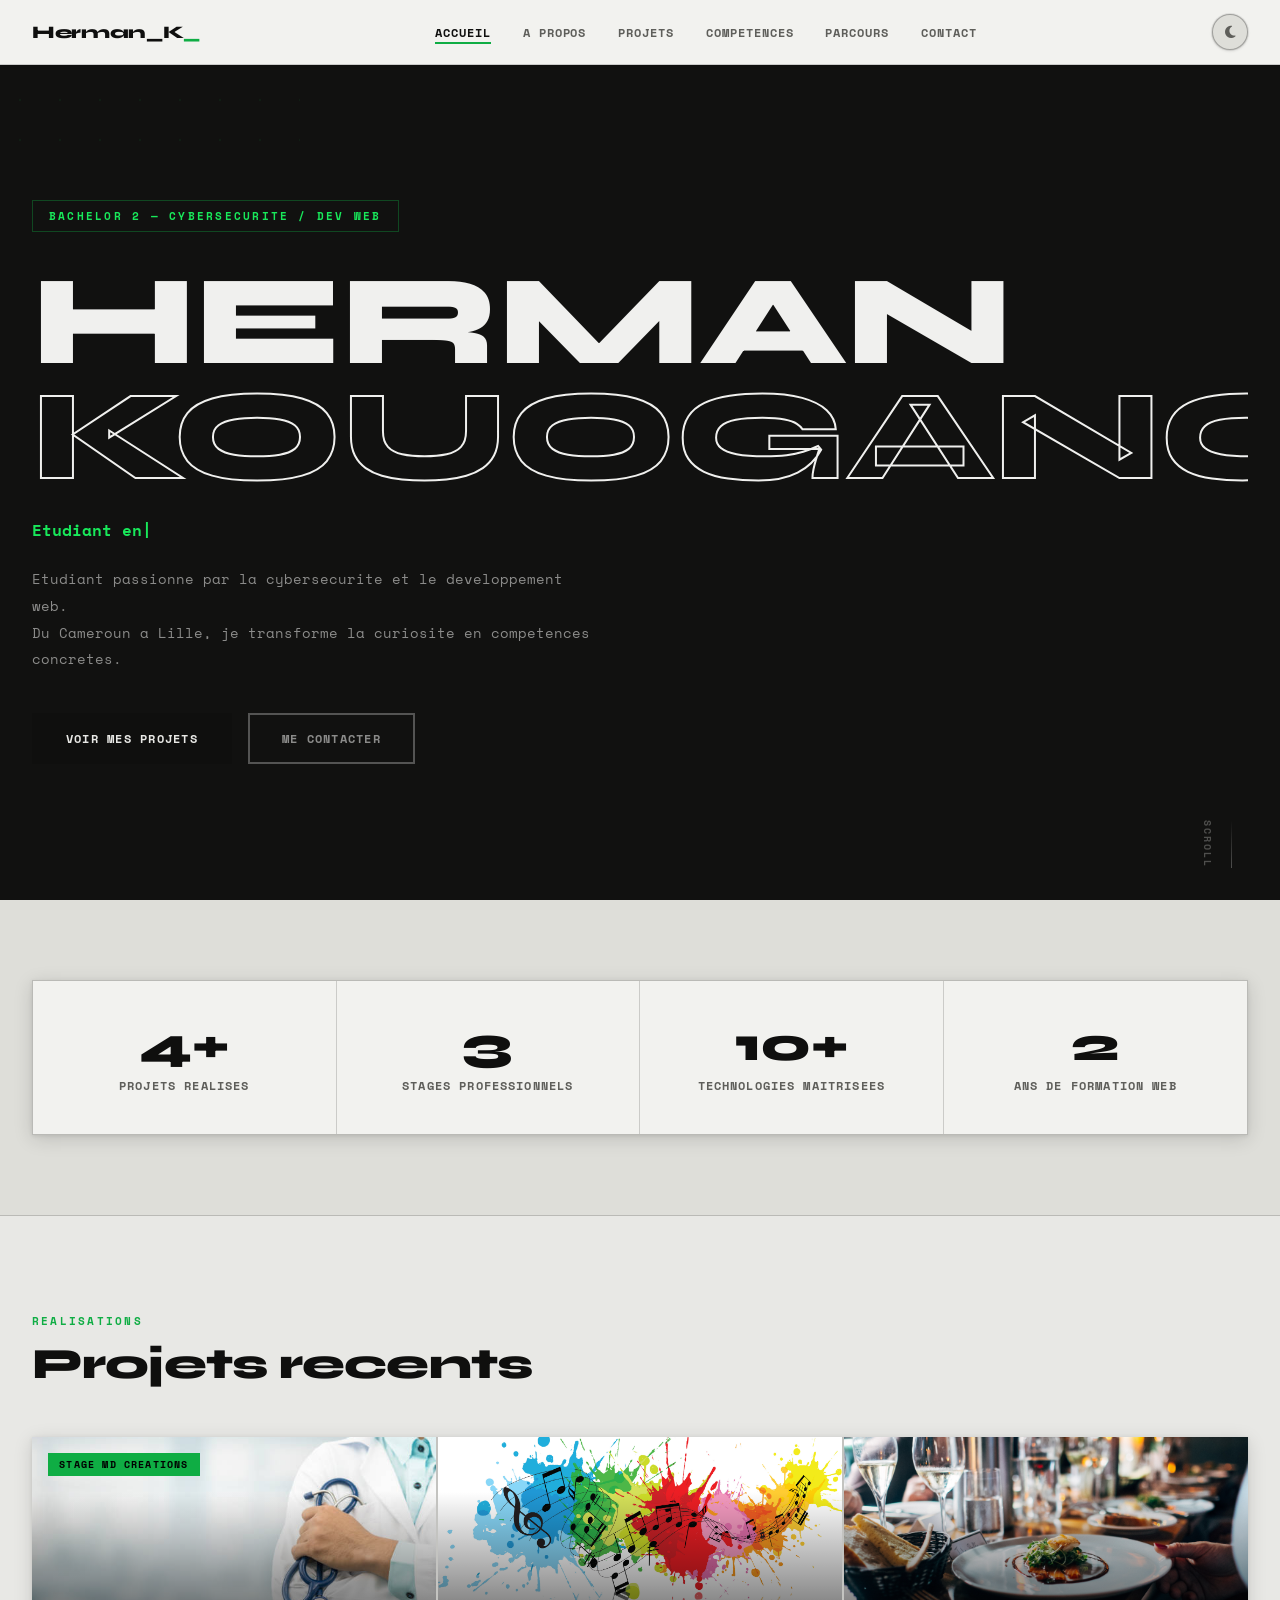
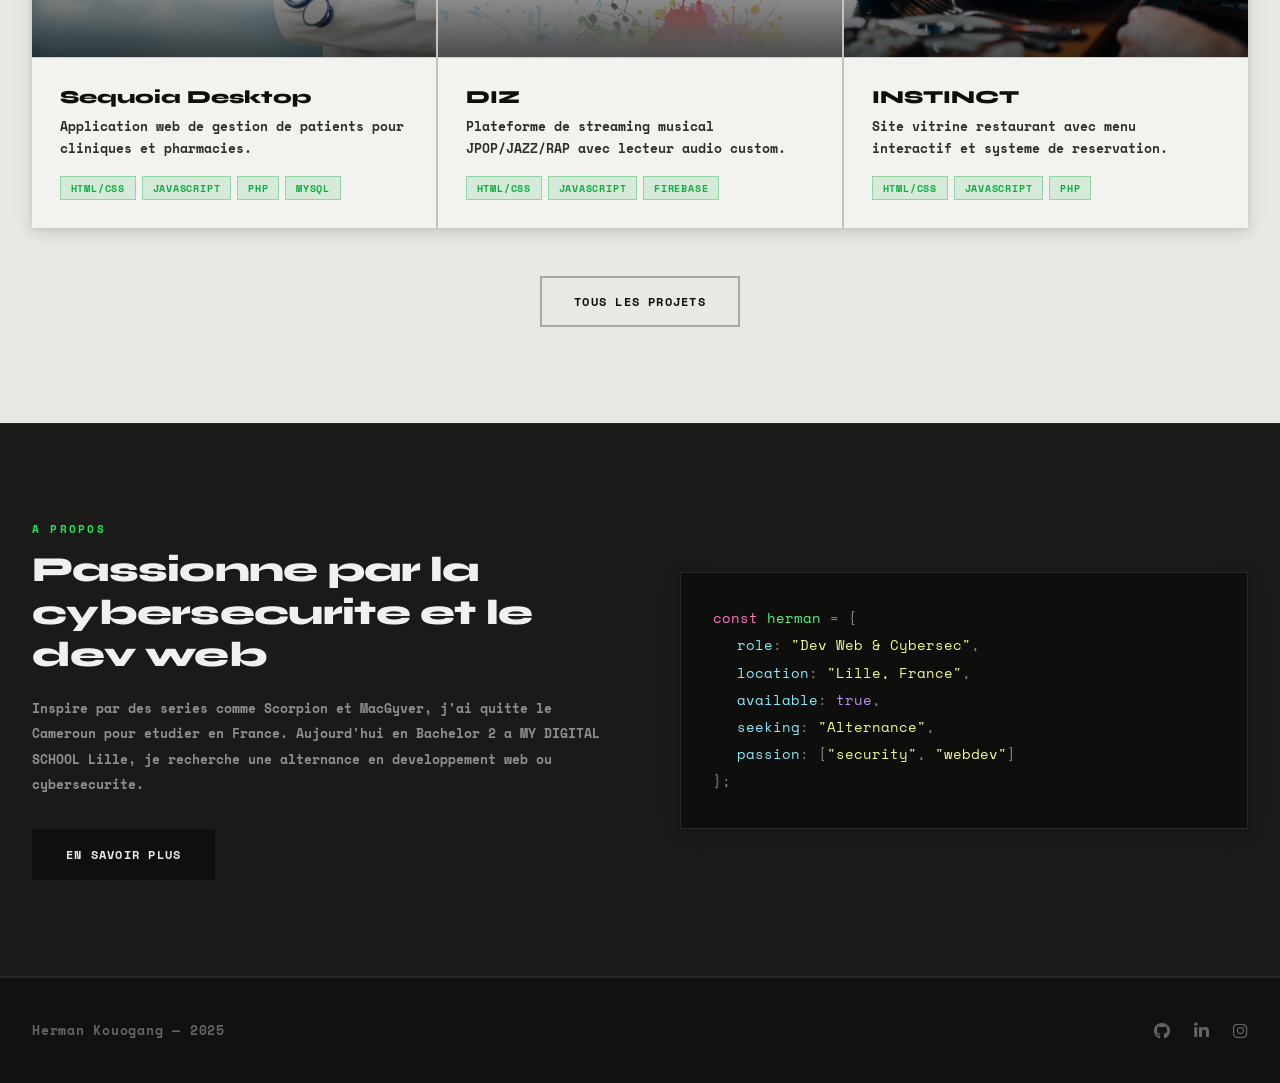
==== commit e225ace0: "Add capture du projet" ====
--- a/index.html
+++ b/index.html
@@ -1,1280 +1,194 @@
 <!DOCTYPE html>
-<html lang="fr">
+<html lang="fr" data-theme="light">
 <head>
-  <meta charset="UTF-8" />
-  <meta name="viewport" content="width=device-width, initial-scale=1.0" />
-  <title>Herman Kouogang — Dev Web & Cybersécurité</title>
-  <meta name="description" content="Portfolio Herman Kouogang — Développeur Web Full-Stack & Cybersécurité, Bachelor 2 My Digital School Lille." />
-  <link rel="preconnect" href="https://fonts.googleapis.com" />
-  <link href="https://fonts.googleapis.com/css2?family=Space+Mono:ital,wght@0,400;0,700;1,400&family=Syne:wght@400;600;700;800&display=swap" rel="stylesheet" />
-  <style>
-/* ============================================================
-   PORTFOLIO — styles.css
-   Thème Cybersécurité / Dev Web | Blanc · Noir · Vert accent
-   ============================================================ */
-
-/* ── FONTS ─────────────────────────────────────────────── */
-@import url('https://fonts.googleapis.com/css2?family=Space+Mono:ital,wght@0,400;0,700;1,400&family=Syne:wght@400;600;700;800&display=swap');
-
-/* ── VARIABLES ─────────────────────────────────────────── */
-:root {
-  --bg:         #FAFAFA;
-  --bg-dark:    #0D0D0D;
-  --bg-card:    #FFFFFF;
-  --text:       #0D0D0D;
-  --text-muted: #6B7280;
-  --accent:     #00C896;
-  --accent-dim: rgba(0, 200, 150, 0.12);
-  --accent-glow:rgba(0, 200, 150, 0.25);
-  --border:     #E5E7EB;
-  --border-dark:#1F1F1F;
-  --font-display: 'Syne', sans-serif;
-  --font-mono:    'Space Mono', monospace;
-  --radius:     10px;
-  --shadow:     0 2px 16px rgba(0,0,0,0.06);
-  --shadow-lg:  0 8px 40px rgba(0,0,0,0.10);
-  --transition: .3s cubic-bezier(.4,0,.2,1);
-}
-
-/* ── RESET ──────────────────────────────────────────────── */
-*, *::before, *::after { box-sizing: border-box; margin: 0; padding: 0; }
-html { scroll-behavior: smooth; font-size: 16px; }
-body {
-  font-family: var(--font-display);
-  background: var(--bg);
-  color: var(--text);
-  line-height: 1.6;
-  overflow-x: hidden;
-}
-a { text-decoration: none; color: inherit; }
-ul { list-style: none; }
-img { max-width: 100%; display: block; }
-button { cursor: pointer; border: none; background: none; font: inherit; }
-
-/* ── TYPOGRAPHY ─────────────────────────────────────────── */
-h1, h2, h3, h4 { font-family: var(--font-display); font-weight: 800; }
-
-/* ── LAYOUT ─────────────────────────────────────────────── */
-.container {
-  max-width: 1120px;
-  margin: 0 auto;
-  padding: 0 24px;
-}
-.section {
-  padding: 96px 0;
-}
-.section--dark {
-  background: var(--bg-dark);
-  color: #F0F0F0;
-}
-.section--dark .section__title { color: #F0F0F0; }
-.section--dark .accent { color: var(--accent); }
-
-/* ── SECTION TITLE ──────────────────────────────────────── */
-.section__title {
-  font-size: clamp(1.8rem, 3vw, 2.4rem);
-  margin-bottom: 56px;
-  letter-spacing: -0.5px;
-}
-.accent { color: var(--accent); font-family: var(--font-mono); }
-
-/* ── BUTTONS ────────────────────────────────────────────── */
-.btn {
-  display: inline-flex;
-  align-items: center;
-  gap: 8px;
-  padding: 12px 28px;
-  border-radius: var(--radius);
-  font-family: var(--font-display);
-  font-weight: 700;
-  font-size: .9rem;
-  transition: var(--transition);
-}
-.btn--primary {
-  background: var(--accent);
-  color: #000;
-}
-.btn--primary:hover { background: #00e0a8; transform: translateY(-2px); box-shadow: 0 4px 20px var(--accent-glow); }
-.btn--ghost {
-  background: transparent;
-  color: #fff;
-  border: 1.5px solid rgba(255,255,255,0.3);
-}
-.btn--ghost:hover { border-color: var(--accent); color: var(--accent); }
-.btn--outline {
-  border: 1.5px solid var(--accent);
-  color: var(--accent);
-  padding: 8px 20px;
-}
-.btn--outline:hover { background: var(--accent); color: #000; }
-.btn--sm { padding: 8px 18px; font-size: .8rem; }
-.hidden { display: none !important; }
-
-/* ── TAGS / BADGES ──────────────────────────────────────── */
-.tag {
-  display: inline-block;
-  padding: 3px 10px;
-  border-radius: 20px;
-  font-size: .75rem;
-  font-family: var(--font-mono);
-  background: var(--accent-dim);
-  color: var(--accent);
-  border: 1px solid rgba(0,200,150,.2);
-}
-.tag--mono { background: rgba(0,0,0,.05); color: #333; border-color: var(--border); }
-.section--dark .tag--mono { background: rgba(255,255,255,.08); color: #ccc; border-color: #2a2a2a; }
-.badge {
-  display: inline-block;
-  padding: 4px 12px;
-  border-radius: 20px;
-  font-size: .75rem;
-  font-weight: 700;
-}
-.badge--green { background: var(--accent-dim); color: var(--accent); border: 1px solid rgba(0,200,150,.3); }
-
-/* ── DOTS ───────────────────────────────────────────────── */
-.dot { display: inline-block; width: 8px; height: 8px; border-radius: 50%; }
-.dot--green { background: var(--accent); animation: pulse 2s infinite; }
-@keyframes pulse {
-  0%, 100% { box-shadow: 0 0 0 0 var(--accent-glow); }
-  50%       { box-shadow: 0 0 0 6px transparent; }
-}
-
-/* ── NAV ────────────────────────────────────────────────── */
-.nav {
-  position: fixed;
-  top: 0; left: 0; right: 0;
-  z-index: 100;
-  display: flex;
-  align-items: center;
-  justify-content: space-between;
-  padding: 20px 40px;
-  transition: var(--transition);
-}
-.nav--scrolled {
-  background: rgba(250,250,250,0.95);
-  backdrop-filter: blur(12px);
-  padding: 14px 40px;
-  border-bottom: 1px solid var(--border);
-  box-shadow: 0 2px 20px rgba(0,0,0,.06);
-}
-.nav__logo {
-  font-family: var(--font-mono);
-  font-weight: 700;
-  font-size: 1.1rem;
-  color: var(--text);
-}
-.nav__logo-bracket { color: var(--accent); }
-.nav__links {
-  display: flex;
-  gap: 36px;
-  list-style: none;
-}
-.nav__links a {
-  font-size: .875rem;
-  font-weight: 600;
-  color: var(--text);
-  transition: color .2s;
-  position: relative;
-}
-.nav__links a::after {
-  content: "";
-  position: absolute;
-  bottom: -3px; left: 0;
-  width: 0; height: 2px;
-  background: var(--accent);
-  transition: width .3s;
-}
-.nav__links a:hover { color: var(--accent); }
-.nav__links a:hover::after { width: 100%; }
-.nav__burger { display: none; flex-direction: column; gap: 5px; padding: 4px; }
-.nav__burger span { display: block; width: 22px; height: 2px; background: var(--text); transition: var(--transition); }
-
-/* ── HERO ───────────────────────────────────────────────── */
-.hero {
-  min-height: 100vh;
-  background: var(--bg-dark);
-  display: flex;
-  align-items: center;
-  position: relative;
-  overflow: hidden;
-}
-.hero__bg {
-  position: absolute;
-  inset: 0;
-  pointer-events: none;
-}
-/* Grid de points subtil */
-.hero__grid {
-  position: absolute;
-  inset: 0;
-  background-image:
-    radial-gradient(circle, rgba(255,255,255,.06) 1px, transparent 1px);
-  background-size: 32px 32px;
-}
-/* Glow vert en bas-gauche */
-.hero__glow {
-  position: absolute;
-  bottom: -100px; left: -100px;
-  width: 600px; height: 600px;
-  border-radius: 50%;
-  background: radial-gradient(circle, rgba(0,200,150,.18) 0%, transparent 70%);
-}
-.hero__content {
-  position: relative;
-  z-index: 2;
-  padding: 0 40px;
-  max-width: 800px;
-  margin: 0 auto;
-  width: 100%;
-  padding-top: 100px;
-}
-.hero__badge {
-  display: inline-flex;
-  align-items: center;
-  gap: 8px;
-  font-family: var(--font-mono);
-  font-size: .8rem;
-  color: var(--accent);
-  border: 1px solid rgba(0,200,150,.3);
-  background: rgba(0,200,150,.08);
-  padding: 6px 14px;
-  border-radius: 20px;
-  margin-bottom: 32px;
-  animation: fadeInDown .8s ease both;
-}
-.hero__name {
-  font-size: clamp(3rem, 8vw, 6rem);
-  line-height: 1;
-  letter-spacing: -2px;
-  color: #fff;
-  margin-bottom: 16px;
-  animation: fadeInUp .8s .1s ease both;
-}
-.hero__firstname { display: block; }
-.hero__lastname {
-  display: block;
-  color: var(--accent);
-  -webkit-text-stroke: 0;
-}
-.hero__title {
-  font-family: var(--font-mono);
-  font-size: clamp(.9rem, 1.8vw, 1.1rem);
-  color: var(--accent);
-  margin-bottom: 8px;
-  animation: fadeInUp .8s .2s ease both;
-}
-.hero__sub {
-  font-size: .9rem;
-  color: #888;
-  margin-bottom: 24px;
-  font-family: var(--font-mono);
-  animation: fadeInUp .8s .25s ease both;
-}
-.hero__tagline {
-  font-size: clamp(1rem, 2vw, 1.2rem);
-  color: rgba(255,255,255,.7);
-  margin-bottom: 40px;
-  animation: fadeInUp .8s .3s ease both;
-}
-.hero__actions {
-  display: flex;
-  gap: 16px;
-  flex-wrap: wrap;
-  animation: fadeInUp .8s .4s ease both;
-}
-/* Flèche de scroll */
-.hero__scroll {
-  position: absolute;
-  bottom: 40px; left: 50%;
-  transform: translateX(-50%);
-  animation: fadeIn 1.2s .8s both;
-}
-.hero__scroll span {
-  display: block;
-  width: 1px; height: 48px;
-  background: linear-gradient(to bottom, transparent, var(--accent));
-  margin: 0 auto;
-  animation: scrollPulse 2s infinite;
-}
-@keyframes scrollPulse { 0%,100%{opacity:.3} 50%{opacity:1} }
-
-/* ── ABOUT ──────────────────────────────────────────────── */
-.about-grid {
-  display: grid;
-  grid-template-columns: 1fr 1fr;
-  gap: 60px;
-  align-items: start;
-}
-.about-text p {
-  font-size: 1.05rem;
-  line-height: 1.8;
-  color: #374151;
-  margin-bottom: 32px;
-}
-.about-meta { display: flex; flex-direction: column; gap: 12px; }
-.about-meta__item {
-  display: flex;
-  align-items: center;
-  gap: 10px;
-  font-size: .9rem;
-  color: var(--text-muted);
-  font-family: var(--font-mono);
-}
-.ico { font-style: normal; }
-.card-block {
-  background: var(--bg-card);
-  border: 1px solid var(--border);
-  border-radius: var(--radius);
-  padding: 24px;
-  margin-bottom: 20px;
-  box-shadow: var(--shadow);
-}
-.card-block__title {
-  font-size: .8rem;
-  font-family: var(--font-mono);
-  text-transform: uppercase;
-  letter-spacing: 2px;
-  color: var(--accent);
-  margin-bottom: 16px;
-}
-/* Education */
-.edu-list { display: flex; flex-direction: column; gap: 16px; }
-.edu-item {
-  display: flex;
-  flex-direction: column;
-  gap: 2px;
-  padding-left: 12px;
-  border-left: 2px solid var(--accent);
-}
-.edu-item__year {
-  font-family: var(--font-mono);
-  font-size: .75rem;
-  color: var(--accent);
-}
-.edu-item__school {
-  display: block;
-  font-size: .82rem;
-  color: var(--text-muted);
-}
-/* Languages */
-.lang-list { display: flex; flex-direction: column; gap: 16px; }
-.lang-bar__header {
-  display: flex;
-  justify-content: space-between;
-  font-size: .85rem;
-  margin-bottom: 6px;
-}
-.lang-bar__level { color: var(--text-muted); font-size: .75rem; }
-.lang-bar__track {
-  height: 4px;
-  background: var(--border);
-  border-radius: 2px;
-  overflow: hidden;
-}
-.lang-bar__fill {
-  height: 100%;
-  background: var(--accent);
-  border-radius: 2px;
-  transition: width 1.2s cubic-bezier(.4,0,.2,1);
-}
-
-/* ── EXPERIENCE ─────────────────────────────────────────── */
-.exp-timeline {
-  display: flex;
-  flex-direction: column;
-  gap: 32px;
-}
-.exp-card {
-  background: #111;
-  border: 1px solid var(--border-dark);
-  border-radius: 14px;
-  padding: 36px;
-  transition: border-color .3s, box-shadow .3s;
-}
-.exp-card--active { border-color: rgba(0,200,150,.4); }
-.exp-card:hover { border-color: rgba(0,200,150,.5); box-shadow: 0 0 40px rgba(0,200,150,.08); }
-.exp-card__header {
-  display: flex;
-  justify-content: space-between;
-  align-items: flex-start;
-  margin-bottom: 16px;
-  gap: 16px;
-}
-.exp-card__period {
-  font-family: var(--font-mono);
-  font-size: .75rem;
-  color: var(--accent);
-  display: block;
-  margin-bottom: 4px;
-}
-.exp-card__role {
-  font-size: 1.2rem;
-  color: #fff;
-  margin-bottom: 4px;
-}
-.exp-card__company {
-  font-size: .85rem;
-  color: #888;
-  font-family: var(--font-mono);
-}
-.exp-card__desc {
-  color: #aaa;
-  font-size: .9rem;
-  line-height: 1.7;
-  margin-bottom: 20px;
-}
-.exp-card__ach {
-  display: flex;
-  flex-direction: column;
-  gap: 8px;
-  margin-bottom: 20px;
-}
-.exp-card__ach li {
-  font-size: .88rem;
-  color: #ccc;
-  padding-left: 18px;
-  position: relative;
-}
-.exp-card__ach li::before {
-  content: "▹";
-  position: absolute;
-  left: 0;
-  color: var(--accent);
-}
-.exp-tags { display: flex; flex-wrap: wrap; gap: 8px; margin-bottom: 24px; }
-
-/* Images section */
-.exp-images {
-  display: grid;
-  grid-template-columns: repeat(auto-fill, minmax(200px, 1fr));
-  gap: 12px;
-  margin-top: 20px;
-}
-.exp-images--empty { display: block; }
-.exp-img-drop {
-  border: 2px dashed rgba(0,200,150,.3);
-  border-radius: var(--radius);
-  padding: 32px;
-  text-align: center;
-  cursor: pointer;
-  transition: var(--transition);
-}
-.exp-img-drop:hover { border-color: var(--accent); background: rgba(0,200,150,.05); }
-.exp-img-drop span { font-size: 2rem; color: var(--accent); display: block; margin-bottom: 8px; }
-.exp-img-drop p { color: #888; font-size: .85rem; }
-.exp-img {
-  width: 100%;
-  height: 160px;
-  object-fit: cover;
-  border-radius: 8px;
-  border: 1px solid var(--border-dark);
-  transition: transform .3s;
-}
-.exp-img:hover { transform: scale(1.02); }
-
-/* ── PROJECTS ───────────────────────────────────────────── */
-.proj-grid {
-  display: grid;
-  grid-template-columns: repeat(auto-fill, minmax(340px, 1fr));
-  gap: 24px;
-}
-.proj-card {
-  background: var(--bg-card);
-  border: 1px solid var(--border);
-  border-radius: 14px;
-  padding: 28px;
-  display: flex;
-  flex-direction: column;
-  gap: 16px;
-  transition: border-color .3s, box-shadow .3s, transform .3s;
-  position: relative;
-}
-.proj-card--highlight {
-  border-color: rgba(0,200,150,.3);
-  grid-column: 1 / -1;
-  display: grid;
-  grid-template-columns: 1fr 1fr;
-  gap: 28px;
-}
-.proj-card__badge {
-  position: absolute;
-  top: 16px; right: 16px;
-  font-size: .72rem;
-  font-family: var(--font-mono);
-  background: var(--accent-dim);
-  color: var(--accent);
-  padding: 4px 10px;
-  border-radius: 20px;
-  border: 1px solid rgba(0,200,150,.2);
-}
-.proj-card:hover { border-color: rgba(0,200,150,.4); box-shadow: 0 4px 32px rgba(0,200,150,.08); transform: translateY(-4px); }
-.proj-card__cat {
-  font-family: var(--font-mono);
-  font-size: .72rem;
-  color: var(--accent);
-  text-transform: uppercase;
-  letter-spacing: 1.5px;
-}
-.proj-card__title {
-  font-size: 1.3rem;
-  letter-spacing: -.3px;
-}
-.proj-card__desc { font-size: .9rem; color: var(--text-muted); line-height: 1.6; }
-.proj-card__feat {
-  display: flex;
-  flex-direction: column;
-  gap: 6px;
-  padding: 0;
-}
-.proj-card__feat li {
-  font-size: .82rem;
-  color: #555;
-  padding-left: 14px;
-  position: relative;
-}
-.proj-card__feat li::before {
-  content: "›";
-  position: absolute;
-  left: 0;
-  color: var(--accent);
-}
-.proj-card__tech { display: flex; flex-wrap: wrap; gap: 6px; margin-top: auto; }
-.proj-card__links { display: flex; gap: 12px; align-items: center; }
-
-/* Project images */
-.proj-images {
-  display: flex;
-  flex-wrap: wrap;
-  gap: 8px;
-  min-height: 40px;
-  align-items: flex-start;
-}
-.proj-img {
-  width: 120px;
-  height: 80px;
-  object-fit: cover;
-  border-radius: 6px;
-  border: 1px solid var(--border);
-  transition: transform .3s;
-}
-.proj-img:hover { transform: scale(1.05); }
-.proj-img-add {
-  width: 120px;
-  height: 80px;
-  border: 2px dashed var(--border);
-  border-radius: 6px;
-  display: flex;
-  align-items: center;
-  justify-content: center;
-  font-size: 1.4rem;
-  color: var(--text-muted);
-  transition: var(--transition);
-}
-.proj-img-add:hover { border-color: var(--accent); color: var(--accent); background: var(--accent-dim); }
-
-/* ── SKILLS ─────────────────────────────────────────────── */
-.skills-grid {
-  display: grid;
-  grid-template-columns: repeat(auto-fill, minmax(260px, 1fr));
-  gap: 24px;
-}
-.skill-group {
-  background: #111;
-  border: 1px solid var(--border-dark);
-  border-radius: 14px;
-  padding: 28px;
-  transition: border-color .3s;
-}
-.skill-group:hover { border-color: rgba(0,200,150,.3); }
-.skill-group__header {
-  display: flex;
-  align-items: center;
-  gap: 10px;
-  font-family: var(--font-mono);
-  font-size: .8rem;
-  color: var(--accent);
-  text-transform: uppercase;
-  letter-spacing: 1.5px;
-  margin-bottom: 20px;
-}
-.skill-group__icon { font-size: 1rem; }
-.skill-group__items { display: flex; flex-wrap: wrap; gap: 8px; }
-.skill-pill {
-  display: inline-block;
-  padding: 5px 12px;
-  border-radius: 20px;
-  font-size: .8rem;
-  font-family: var(--font-mono);
-  background: rgba(255,255,255,.05);
-  color: #ddd;
-  border: 1px solid rgba(255,255,255,.08);
-  transition: var(--transition);
-}
-.skill-pill:hover { background: var(--accent-dim); color: var(--accent); border-color: rgba(0,200,150,.3); }
-
-/* ── CONTACT ────────────────────────────────────────────── */
-.contact-grid {
-  display: grid;
-  grid-template-columns: 1fr 1.2fr;
-  gap: 60px;
-  align-items: start;
-}
-.contact-lead {
-  font-size: 1rem;
-  color: var(--text-muted);
-  margin-bottom: 28px;
-  line-height: 1.7;
-}
-.contact-link {
-  display: flex;
-  align-items: center;
-  gap: 12px;
-  font-family: var(--font-mono);
-  font-size: .9rem;
-  color: var(--text);
-  margin-bottom: 14px;
-  transition: color .2s;
-}
-.contact-link:hover { color: var(--accent); }
-.contact-link__ico {
-  width: 36px;
-  height: 36px;
-  display: flex;
-  align-items: center;
-  justify-content: center;
-  border: 1px solid var(--border);
-  border-radius: 8px;
-  font-size: .9rem;
-}
-.contact-socials {
-  display: flex;
-  gap: 12px;
-  margin-top: 28px;
-}
-.social-btn {
-  padding: 8px 18px;
-  border: 1px solid var(--border);
-  border-radius: 8px;
-  font-size: .82rem;
-  font-family: var(--font-mono);
-  font-weight: 700;
-  color: var(--text-muted);
-  transition: var(--transition);
-}
-.social-btn:hover { border-color: var(--accent); color: var(--accent); }
-
-.contact-form {
-  display: flex;
-  flex-direction: column;
-  gap: 14px;
-}
-.contact-form input,
-.contact-form textarea {
-  width: 100%;
-  padding: 14px 16px;
-  border: 1.5px solid var(--border);
-  border-radius: var(--radius);
-  font: 1rem var(--font-display);
-  background: var(--bg-card);
-  color: var(--text);
-  transition: border-color .2s;
-  outline: none;
-  resize: vertical;
-}
-.contact-form input:focus,
-.contact-form textarea:focus {
-  border-color: var(--accent);
-}
-
-/* ── MODAL ──────────────────────────────────────────────── */
-.modal-overlay {
-  position: fixed;
-  inset: 0;
-  background: rgba(0,0,0,.7);
-  backdrop-filter: blur(8px);
-  z-index: 200;
-  display: flex;
-  align-items: center;
-  justify-content: center;
-  opacity: 0;
-  transition: opacity .3s;
-  padding: 20px;
-}
-.modal-overlay--visible { opacity: 1; }
-.modal-box {
-  background: var(--bg-card);
-  border: 1px solid var(--border);
-  border-radius: 16px;
-  padding: 40px;
-  max-width: 700px;
-  width: 100%;
-  max-height: 90vh;
-  overflow-y: auto;
-  position: relative;
-  transform: scale(.95);
-  transition: transform .3s;
-}
-.modal-overlay--visible .modal-box { transform: scale(1); }
-.modal-close {
-  position: absolute;
-  top: 16px; right: 16px;
-  width: 36px; height: 36px;
-  border-radius: 50%;
-  background: var(--border);
-  font-size: 1rem;
-  display: flex;
-  align-items: center;
-  justify-content: center;
-  transition: var(--transition);
-}
-.modal-close:hover { background: var(--accent); color: #000; }
-.modal-box__cat {
-  font-family: var(--font-mono);
-  font-size: .72rem;
-  color: var(--accent);
-  text-transform: uppercase;
-  letter-spacing: 1.5px;
-  margin-bottom: 8px;
-}
-.modal-box__title { font-size: 1.8rem; margin-bottom: 16px; }
-.modal-box__desc {
-  color: var(--text-muted);
-  line-height: 1.7;
-  margin-bottom: 24px;
-}
-.modal-images {
-  display: flex;
-  flex-wrap: wrap;
-  gap: 12px;
-  margin-bottom: 24px;
-}
-.modal-img {
-  width: 180px;
-  height: 120px;
-  object-fit: cover;
-  border-radius: 8px;
-  border: 1px solid var(--border);
-}
-.modal-img-empty {
-  font-size: .85rem;
-  color: var(--text-muted);
-  font-family: var(--font-mono);
-  padding: 16px;
-  border: 1px dashed var(--border);
-  border-radius: 8px;
-  width: 100%;
-  text-align: center;
-}
-.modal-img-empty button { color: var(--accent); text-decoration: underline; cursor: pointer; background: none; border: none; font: inherit; }
-.modal-feat {
-  display: flex;
-  flex-direction: column;
-  gap: 8px;
-  margin: 16px 0 20px;
-}
-.modal-feat li {
-  font-size: .88rem;
-  padding-left: 16px;
-  position: relative;
-  color: #444;
-}
-.modal-feat li::before { content: "▹"; position: absolute; left: 0; color: var(--accent); }
-.modal-tech { display: flex; flex-wrap: wrap; gap: 8px; }
-
-/* ── FOOTER ─────────────────────────────────────────────── */
-.footer {
-  background: var(--bg-dark);
-  text-align: center;
-  padding: 48px 24px;
-  color: #555;
-}
-.footer__code { font-family: var(--font-mono); color: var(--accent); }
-.footer__sub { font-size: .8rem; margin-top: 8px; font-family: var(--font-mono); }
-
-/* ── TOAST ──────────────────────────────────────────────── */
-.toast {
-  position: fixed;
-  bottom: 32px;
-  right: 32px;
-  background: var(--bg-dark);
-  color: var(--accent);
-  border: 1px solid rgba(0,200,150,.3);
-  padding: 14px 22px;
-  border-radius: 10px;
-  font-family: var(--font-mono);
-  font-size: .85rem;
-  z-index: 300;
-  opacity: 0;
-  transform: translateY(16px);
-  transition: opacity .3s, transform .3s;
-}
-.toast--visible { opacity: 1; transform: translateY(0); }
-
-/* ── ANIMATIONS ─────────────────────────────────────────── */
-@keyframes fadeInUp   { from { opacity:0; transform: translateY(24px); } to { opacity:1; transform: none; } }
-@keyframes fadeInDown { from { opacity:0; transform: translateY(-16px); } to { opacity:1; transform: none; } }
-@keyframes fadeIn     { from { opacity:0; } to { opacity:1; } }
-
-.fade-up { opacity: 0; transform: translateY(32px); transition: opacity .7s ease, transform .7s ease; }
-.fade-up.visible { opacity: 1; transform: none; }
-
-/* ── RESPONSIVE ─────────────────────────────────────────── */
-@media (max-width: 900px) {
-  .about-grid { grid-template-columns: 1fr; }
-  .contact-grid { grid-template-columns: 1fr; }
-  .proj-card--highlight { grid-column: auto; grid-template-columns: 1fr; }
-  .nav__links { display: none; flex-direction: column; position: absolute; top: 100%; left: 0; right: 0; background: rgba(250,250,250,.98); padding: 24px; gap: 20px; border-bottom: 1px solid var(--border); }
-  .nav__links--open { display: flex; }
-  .nav__burger { display: flex; }
-  .nav { padding: 16px 24px; }
-}
-@media (max-width: 600px) {
-  .section { padding: 64px 0; }
-  .proj-grid { grid-template-columns: 1fr; }
-  .skills-grid { grid-template-columns: 1fr; }
-  .hero__content { padding: 0 20px; padding-top: 80px; }
-  .hero__name { letter-spacing: -1px; }
-}
-
-/* Extra: hero stack items */
-.hero__stack{display:flex;gap:10px;flex-wrap:wrap;margin-top:32px;animation:fadeInUp .8s .5s ease both}
-.hero__stack-item{font-family:var(--font-m);font-size:.7rem;color:#555;padding:4px 10px;border:1px solid #1e1e1e;border-radius:4px}
-/* Extra: glow2 */
-.hero__glow2{position:absolute;top:-80px;right:-80px;width:400px;height:400px;border-radius:50%;background:radial-gradient(circle,rgba(0,200,150,.06) 0%,transparent 70%)}
-/* Extra: lightbox */
-.lightbox{position:fixed;inset:0;background:rgba(0,0,0,.92);z-index:400;display:flex;align-items:center;justify-content:center;opacity:0;transition:opacity .3s;pointer-events:none}
-.lightbox--open{opacity:1;pointer-events:all}
-.lightbox img{max-width:90vw;max-height:90vh;border-radius:8px;object-fit:contain}
-.lightbox-close{position:absolute;top:20px;right:24px;color:#fff;font-size:1.5rem;cursor:pointer;font-family:var(--font-m)}
-  </style>
+    <meta charset="UTF-8">
+    <meta name="viewport" content="width=device-width, initial-scale=1.0">
+    <meta name="description" content="Herman Kouogang — Cybersecurite & Dev Web, Bachelor 2, Lille">
+    <title>Herman Kouogang — Portfolio</title>
+    <link href="https://fonts.googleapis.com/css2?family=Space+Mono:wght@400;700&family=Syne:wght@400;600;700;800&display=swap" rel="stylesheet">
+    <link rel="stylesheet" href="https://cdnjs.cloudflare.com/ajax/libs/font-awesome/6.4.0/css/all.min.css">
+    <link rel="stylesheet" href="css/global.css">
+    <link rel="stylesheet" href="css/home.css">
+    <!-- Apply saved theme before paint to prevent flash -->
+    <script>
+        (function(){var t=localStorage.getItem('hk-theme');if(t)document.documentElement.setAttribute('data-theme',t);})();
+    </script>
 </head>
 <body>
+    <div id="loader" class="loader">
+        <div class="loader-inner">
+            <div class="loader-logo">HK</div>
+            <div class="loader-bar-wrap"><div class="loader-bar"></div></div>
+            <div class="loader-label">Initialisation...</div>
+        </div>
+    </div>
 
-<nav class="nav" id="nav">
-  <div class="nav__logo"><span class="nav__logo-bracket">&lt;</span>HK<span class="nav__logo-bracket">/&gt;</span></div>
-  <ul class="nav__links" id="navLinks">
-    <li><a href="#about">À propos</a></li>
-    <li><a href="#experience">Expérience</a></li>
-    <li><a href="#projects">Projets</a></li>
-    <li><a href="#skills">Compétences</a></li>
-    <li><a href="#contact">Contact</a></li>
-  </ul>
-  <a href="mailto:hermankouam44@gmail.com" class="btn btn--sm btn--outline">Recruter</a>
-  <button class="nav__burger" id="navBurger"><span></span><span></span><span></span></button>
-</nav>
+    <nav id="nav">
+        <div class="nav-inner">
+            <a href="index.html" class="nav-brand">Herman_K<span class="blink">_</span></a>
+            <div class="nav-links" id="navLinks">
+                <a href="index.html" class="active">Accueil</a>
+                <a href="pages/about.html">A propos</a>
+                <a href="pages/projects.html">Projets</a>
+                <a href="pages/skills.html">Competences</a>
+                <a href="pages/journey.html">Parcours</a>
+                <a href="pages/contact.html">Contact</a>
+            </div>
+            <button class="theme-toggle" id="themeToggle" aria-label="Mode sombre">
+                <i class="fas fa-sun icon-sun"></i>
+                <i class="fas fa-moon icon-moon"></i>
+            </button>
+            <button class="burger" id="burger" aria-label="Menu"><span></span><span></span><span></span></button>
+        </div>
+    </nav>
 
-<section id="hero" class="hero">
-  <div class="hero__bg"><div class="hero__grid"></div><div class="hero__glow"></div><div class="hero__glow2"></div></div>
-  <div class="hero__content">
-    <div class="hero__badge"><span class="dot dot--green"></span> Disponible · Stage &amp; Alternance</div>
-    <h1 class="hero__name"><span class="hero__firstname">Herman</span><span class="hero__lastname">Kouogang</span></h1>
-    <p class="hero__title">// Développeur Web &amp; Cybersécurité</p>
-    <p class="hero__sub">Bachelor 2 · Web &amp; Multimédia · My Digital School Lille</p>
-    <p class="hero__tagline">Je conçois des applications web robustes, sécurisées et bien architecturées.</p>
-    <div class="hero__actions">
-      <a href="#projects" class="btn btn--primary">Voir mes projets</a>
-      <a href="#contact" class="btn btn--ghost">Me contacter</a>
-    </div>
-    <div class="hero__stack">
-      <span class="hero__stack-item">HTML5</span>
-      <span class="hero__stack-item">JavaScript ES6+</span>
-      <span class="hero__stack-item">PHP</span>
-      <span class="hero__stack-item">TypeScript</span>
-      <span class="hero__stack-item">SQL</span>
-      <span class="hero__stack-item">Architecture MVC</span>
-      <span class="hero__stack-item">Cybersécurité</span>
-    </div>
-  </div>
-  <div class="hero__scroll"><span></span></div>
-</section>
+    <!-- HERO -->
+    <section class="hero">
+        <canvas id="grid-canvas"></canvas>
+        <div class="hero-content">
+            <div class="hero-tag">Bachelor 2 — Cybersecurite / Dev Web</div>
+            <h1 class="hero-name">
+                <span class="line-1">HERMAN</span>
+                <span class="line-2">KOUOGANG</span>
+            </h1>
+            <p class="hero-subtitle" id="typeTarget"></p>
+            <p class="hero-desc">
+                Etudiant passionne par la cybersecurite et le developpement web.<br>
+                Du Cameroun a Lille, je transforme la curiosite en competences concretes.
+            </p>
+            <div class="hero-cta">
+                <a href="pages/projects.html" class="btn btn-primary">Voir mes projets</a>
+                <a href="pages/contact.html" class="btn btn-outline">Me contacter</a>
+            </div>
+        </div>
+        <div class="hero-scroll"><span>Scroll</span><div class="scroll-line"></div></div>
+    </section>
 
-<section id="about" class="section">
-  <div class="container">
-    <h2 class="section__title"><span class="accent">//</span> À propos</h2>
-    <div class="about-grid">
-      <div class="about-text fade-up">
-        <p>Des séries comme Scorpion, Hawaii Five-0 et MacGyver ont éveillé ma passion pour la cybersécurité. Fasciné par les mécanismes réels derrière le piratage et la sécurisation des systèmes, j'ai voulu comprendre le "pourquoi" et le "comment" — ce qui m'a conduit à quitter le Cameroun pour étudier en France.</p>
-        <p>Aujourd'hui je construis des applications web sécurisées avec une vraie attention à l'architecture du code, à la protection des données et à l'expérience utilisateur.</p>
-        <div class="about-meta">
-          <div class="about-meta__item">📍 Lille, France · Permis B</div>
-          <div class="about-meta__item">✉️ hermankouam44@gmail.com</div>
-          <div class="about-meta__item">📱 0623806881</div>
-          <div class="about-meta__item">🌐 MonPortfolio.com</div>
+    <!-- STATS -->
+    <section class="stats">
+        <div class="container">
+            <div class="stats-grid">
+                <div class="stat-item reveal" data-delay="0">
+                    <div class="stat-number">4+</div>
+                    <div class="stat-label">Projets realises</div>
+                </div>
+                <div class="stat-item reveal" data-delay="100">
+                    <div class="stat-number">3</div>
+                    <div class="stat-label">Stages professionnels</div>
+                </div>
+                <div class="stat-item reveal" data-delay="200">
+                    <div class="stat-number">10+</div>
+                    <div class="stat-label">Technologies maitrisees</div>
+                </div>
+                <div class="stat-item reveal" data-delay="300">
+                    <div class="stat-number">2</div>
+                    <div class="stat-label">Ans de formation web</div>
+                </div>
+            </div>
         </div>
-      </div>
-      <div class="fade-up">
-        <div class="card-block">
-          <div class="card-block__title">Formation</div>
-          <div class="edu-list">
-            <div class="edu-item"><span class="edu-item__year">2024 – Actuel</span><strong>Bachelor 2 · Cycle Web &amp; Multimédia</strong><span class="edu-item__school">My Digital School Lille</span></div>
-            <div class="edu-item"><span class="edu-item__year">2023 – 2024</span><strong>BTS Génie Logiciel</strong><span class="edu-item__school">Institut Supérieur Polytechnique</span></div>
-            <div class="edu-item"><span class="edu-item__year">2022 – 2023</span><strong>Licence Sciences Économiques et de Gestion</strong><span class="edu-item__school">Université de Yaoundé II</span></div>
-          </div>
+    </section>
+
+    <!-- FEATURED PROJECTS -->
+    <section class="featured">
+        <div class="container">
+            <div class="section-head reveal">
+                <div class="section-tag">Realisations</div>
+                <h2 class="section-title">Projets recents</h2>
+            </div>
+            <div class="featured-grid">
+                <a href="pages/projects.html#sequoia" class="featured-card reveal">
+
+                     <div class="featured-img" style="background-color:#111;
+                         background-image:url('images/sequoia.jpg'); background-size:cover
+                    ">
+                        <div class="featured-overlay"></div>
+                        <div class="featured-badge">Stage MD Creations</div>
+                    </div>
+                    <div class="featured-body">
+                        <h3>Sequoia Desktop</h3>
+                        <p>Application web de gestion de patients pour cliniques et pharmacies.</p>
+                        <div class="featured-tags">
+                            <span>HTML/CSS</span><span>JavaScript</span><span>PHP</span><span>MySQL</span>
+                        </div>
+                    </div>
+                </a>
+                <a href="pages/projects.html#diz" class="featured-card reveal" data-delay="100">
+
+                      <div class="featured-img" style="background-color:#111;
+                         background-image:url('images/diz.jpg'); background-size:cover
+                    ">
+
+                        <div class="featured-overlay"></div>
+                    </div>
+                    <div class="featured-body">
+                        <h3>DIZ</h3>
+                        <p>Plateforme de streaming musical JPOP/JAZZ/RAP avec lecteur audio custom.</p>
+                        <div class="featured-tags">
+                            <span>HTML/CSS</span><span>JavaScript</span><span>Firebase</span>
+                        </div>
+                    </div>
+                </a>
+                <a href="pages/projects.html#instinct" class="featured-card reveal" data-delay="200">
+                    
+               <div class="featured-img" style="background-color:#111;
+                         background-image:url('images/instinct.jpg'); background-size:cover
+                    ">
+                        <div class="featured-overlay"></div>
+                    </div>
+                    <div class="featured-body">
+                        <h3>INSTINCT</h3>
+                        <p>Site vitrine restaurant avec menu interactif et systeme de reservation.</p>
+                        <div class="featured-tags">
+                            <span>HTML/CSS</span><span>JavaScript</span><span>PHP</span>
+                        </div>
+                    </div>
+                </a>
+            </div>
+            <div class="section-cta reveal">
+                <a href="pages/projects.html" class="btn btn-outline">Tous les projets</a>
+            </div>
         </div>
-        <div class="card-block">
-          <div class="card-block__title">Langues</div>
-          <div class="lang-list">
-            <div class="lang-bar"><div class="lang-bar__header"><span>Français</span><span class="lang-bar__level">Langue maternelle</span></div><div class="lang-bar__track"><div class="lang-bar__fill" data-target="100" style="width:0%"></div></div></div>
-            <div class="lang-bar"><div class="lang-bar__header"><span>Anglais</span><span class="lang-bar__level">Notions</span></div><div class="lang-bar__track"><div class="lang-bar__fill" data-target="40" style="width:0%"></div></div></div>
-            <div class="lang-bar"><div class="lang-bar__header"><span>Espagnol</span><span class="lang-bar__level">Notions</span></div><div class="lang-bar__track"><div class="lang-bar__fill" data-target="30" style="width:0%"></div></div></div>
-          </div>
+    </section>
+
+    <!-- ABOUT STRIP -->
+    <section class="about-strip">
+        <div class="container">
+            <div class="strip-inner reveal">
+                <div class="strip-text">
+                    <div class="section-tag">A propos</div>
+                    <h2>Passionne par la cybersecurite et le dev web</h2>
+                    <p>Inspire par des series comme Scorpion et MacGyver, j'ai quitte le Cameroun pour etudier en France. Aujourd'hui en Bachelor 2 a MY DIGITAL SCHOOL Lille, je recherche une alternance en developpement web ou cybersecurite.</p>
+                    <a href="pages/about.html" class="btn btn-primary">En savoir plus</a>
+                </div>
+                <div class="strip-visual">
+                    <div class="strip-code">
+                        <div class="code-line"><span class="code-kw">const</span> <span class="code-var">herman</span> = {</div>
+                        <div class="code-line code-indent"><span class="code-key">role</span>: <span class="code-str">"Dev Web &amp; Cybersec"</span>,</div>
+                        <div class="code-line code-indent"><span class="code-key">location</span>: <span class="code-str">"Lille, France"</span>,</div>
+                        <div class="code-line code-indent"><span class="code-key">available</span>: <span class="code-bool">true</span>,</div>
+                        <div class="code-line code-indent"><span class="code-key">seeking</span>: <span class="code-str">"Alternance"</span>,</div>
+                        <div class="code-line code-indent"><span class="code-key">passion</span>: [<span class="code-str">"security"</span>, <span class="code-str">"webdev"</span>]</div>
+                        <div class="code-line">};</div>
+                    </div>
+                </div>
+            </div>
         </div>
-      </div>
-    </div>
-  </div>
-</section>
+    </section>
 
-<section id="experience" class="section section--dark">
-  <div class="container">
-    <h2 class="section__title"><span class="accent">//</span> Expériences</h2>
-    <div class="exp-timeline">
-      <div class="exp-card exp-card--active fade-up">
-        <div class="exp-card__header">
-          <div>
-            <span class="exp-card__period">2025 – Actuel</span>
-            <h3 class="exp-card__role">Stage · Développeur Web Full-Stack</h3>
-            <span class="exp-card__company">MD Creations — Montpellier</span>
-          </div>
-          <span class="badge--green">En cours</span>
+    <footer>
+        <div class="footer-inner container">
+            <div class="footer-brand">Herman Kouogang — 2025</div>
+            <div class="footer-socials">
+                <a href="https://github.com/Herman-bipbop" target="_blank" rel="noopener" aria-label="GitHub"><i class="fab fa-github"></i></a>
+                <a href="https://www.linkedin.com/in/herman-kouogang-kouam/" target="_blank" rel="noopener" aria-label="LinkedIn"><i class="fab fa-linkedin-in"></i></a>
+                <a href="https://www.instagram.com/kasho.llds" target="_blank" rel="noopener" aria-label="Instagram"><i class="fab fa-instagram"></i></a>
+            </div>
         </div>
-        <p class="exp-card__desc">Développement de <strong style="color:#fff">Séquoia Desktop</strong> — application web de gestion de patients pour cliniques et pharmacies. Architecture MVC, persistence localStorage, sécurisation anti-injections SQL.</p>
-        <ul class="exp-card__ach">
-          <li>Conception et développement complet d'une application web de gestion médicale multi-modules</li>
-          <li>DataStore — moteur localStorage simulant une BDD relationnelle avec API CRUD et suppression en cascade</li>
-          <li>Architecture MVC avec Router SPA, gestion d'historique et sauvegarde d'état de navigation</li>
-          <li>Visualisation graphique Chart.js : courbes d'excitabilité neuro-musculaire, export PNG, impression médicale</li>
-          <li>Système d'authentification sécurisé + contrôle d'accès par route</li>
-          <li>Génération dynamique et impression d'ordonnances médicales en HTML</li>
-          <li>Protection des formulaires : validation côté client et sécurisation des saisies</li>
-        </ul>
-        <div class="exp-tags">
-          <span class="tag">JavaScript ES6+</span><span class="tag">HTML5 / CSS3</span><span class="tag">Chart.js</span>
-          <span class="tag">LocalStorage API</span><span class="tag">MVC Pattern</span><span class="tag">SPA Router</span><span class="tag">Electron</span>
-        </div>
-        <div class="exp-images exp-images--empty" id="expImages_seq">
-          <div class="exp-img-drop" onclick="triggerUp('exp_seq')">
-            <span class="drop-ico">＋</span><p>Ajouter des captures du projet Séquoia</p>
-          </div>
-        </div>
-        <input type="file" accept="image/*" multiple class="hidden" id="upload_exp_seq" onchange="handleUp(event,'exp_seq','expImages_seq','exp')" />
-      </div>
-      <div class="exp-card fade-up">
-        <div class="exp-card__header">
-          <div>
-            <span class="exp-card__period">Mai – Sept 2023</span>
-            <h3 class="exp-card__role">Stage · Informatique</h3>
-            <span class="exp-card__company">FPJ Solutions — Cameroun</span>
-          </div>
-        </div>
-        <p class="exp-card__desc">Administration et gestion de données clients. Création numérique et collaboration avec les équipes créatives pour des contenus engageants.</p>
-        <ul class="exp-card__ach">
-          <li>Administration et gestion de bases de données clients</li>
-          <li>Gestion de la relation client et production de contenus numériques</li>
-          <li>Collaboration étroite avec les équipes créatives</li>
-        </ul>
-        <div class="exp-tags"><span class="tag">Administration</span><span class="tag">Gestion de données</span><span class="tag">Création numérique</span></div>
-        <div class="exp-images exp-images--empty" id="expImages_fpj">
-          <div class="exp-img-drop" onclick="triggerUp('exp_fpj')"><span class="drop-ico">＋</span><p>Ajouter des captures</p></div>
-        </div>
-        <input type="file" accept="image/*" multiple class="hidden" id="upload_exp_fpj" onchange="handleUp(event,'exp_fpj','expImages_fpj','exp')" />
-      </div>
-    </div>
-  </div>
-</section>
+    </footer>
 
-<section id="projects" class="section">
-  <div class="container">
-    <h2 class="section__title"><span class="accent">//</span> Projets</h2>
-    <div class="proj-grid">
-      <div class="proj-card proj-card--highlight fade-up" style="grid-column:1/-1;display:grid;grid-template-columns:1fr 1fr;gap:28px">
-        <div class="proj-card__badge">⭐ Projet principal</div>
-        <div>
-          <div class="proj-card__cat">Application Web · Stage MD Creations</div>
-          <h3 class="proj-card__title">Séquoia Desktop</h3>
-          <p class="proj-card__desc">Application web complète de gestion de patients pour cliniques et pharmacies. Architecture MVC stricte, DataStore, Router SPA, 8 modules fonctionnels.</p>
-          <ul class="proj-card__feat">
-            <li>CRUD patients avec dossiers médicaux et suppression en cascade</li>
-            <li>Consultations, examens cliniques, calcul IMC automatique</li>
-            <li>Courbes d'excitabilité neuro-musculaire (Chart.js)</li>
-            <li>Génération et impression d'ordonnances médicales</li>
-            <li>DataStore — moteur localStorage simulant une BDD relationnelle</li>
-            <li>Router SPA avec état et historique de navigation</li>
-            <li>Auth + contrôle d'accès par route</li>
-          </ul>
-          <div class="proj-card__tech">
-            <span class="tag tag--mono">JavaScript</span><span class="tag tag--mono">HTML5</span>
-            <span class="tag tag--mono">Chart.js</span><span class="tag tag--mono">LocalStorage</span>
-            <span class="tag tag--mono">MVC</span><span class="tag tag--mono">Electron</span>
-          </div>
-          <div class="proj-card__links" style="margin-top:16px">
-            <button class="btn btn--sm btn--outline" onclick="openMod('sequoia')">Voir détails →</button>
-          </div>
-        </div>
-        <div>
-          <div class="proj-images" id="projImages_sequoia">
-            <button class="proj-img-add" onclick="triggerUp('proj_sequoia')">＋</button>
-          </div>
-          <input type="file" accept="image/*" multiple class="hidden" id="upload_proj_sequoia" onchange="handleUp(event,'proj_sequoia','projImages_sequoia','proj')" />
-        </div>
-      </div>
-      <div class="proj-card fade-up">
-        <div class="proj-card__cat">Architecture · Engine</div>
-        <h3 class="proj-card__title">DataStore Engine</h3>
-        <p class="proj-card__desc">Moteur de données localStorage avec API CRUD complète et suppression en cascade, développé from scratch.</p>
-        <ul class="proj-card__feat">
-          <li>CRUD pour 8 collections de données médicales</li>
-          <li>Suppression en cascade patients → consultations → examens</li>
-          <li>Moteur de recherche multi-filtres</li>
-          <li>Interface simulant l'API Electron IPC</li>
-        </ul>
-        <div class="proj-card__tech"><span class="tag tag--mono">JavaScript</span><span class="tag tag--mono">LocalStorage</span><span class="tag tag--mono">OOP</span></div>
-        <div class="proj-images" id="projImages_datastore">
-          <button class="proj-img-add" onclick="triggerUp('proj_datastore')">＋</button>
-        </div>
-        <input type="file" accept="image/*" multiple class="hidden" id="upload_proj_datastore" onchange="handleUp(event,'proj_datastore','projImages_datastore','proj')" />
-        <div class="proj-card__links"><button class="btn btn--sm btn--outline" onclick="openMod('datastore')">Voir détails →</button></div>
-      </div>
-      <div class="proj-card fade-up">
-        <div class="proj-card__cat">Data Visualization · Médical</div>
-        <h3 class="proj-card__title">Excitability Chart</h3>
-        <p class="proj-card__desc">Module de visualisation temps-réel de courbes d'excitabilité neuro-musculaire avec Chart.js.</p>
-        <ul class="proj-card__feat">
-          <li>Graphiques ligne interactifs (filtrage muscle/nerf)</li>
-          <li>Export PNG, impression médicale dédiée</li>
-          <li>Historique des mesures avec suppression unitaire</li>
-        </ul>
-        <div class="proj-card__tech"><span class="tag tag--mono">JavaScript</span><span class="tag tag--mono">Chart.js</span><span class="tag tag--mono">Canvas API</span></div>
-        <div class="proj-images" id="projImages_excit">
-          <button class="proj-img-add" onclick="triggerUp('proj_excit')">＋</button>
-        </div>
-        <input type="file" accept="image/*" multiple class="hidden" id="upload_proj_excit" onchange="handleUp(event,'proj_excit','projImages_excit','proj')" />
-        <div class="proj-card__links"><button class="btn btn--sm btn--outline" onclick="openMod('excit')">Voir détails →</button></div>
-      </div>
-    </div>
-  </div>
-</section>
-
-<section id="skills" class="section section--dark">
-  <div class="container">
-    <h2 class="section__title"><span class="accent">//</span> Compétences</h2>
-    <div class="skills-grid">
-      <div class="skill-group fade-up">
-        <div class="skill-group__header"><span>⬡</span> Frontend</div>
-        <div class="skill-group__items"><span class="skill-pill">HTML5</span><span class="skill-pill">CSS3 / Sass</span><span class="skill-pill">JavaScript ES6+</span><span class="skill-pill">TypeScript</span></div>
-      </div>
-      <div class="skill-group fade-up">
-        <div class="skill-group__header"><span>◈</span> Backend &amp; Data</div>
-        <div class="skill-group__items"><span class="skill-pill">PHP</span><span class="skill-pill">SQL / SQLite</span><span class="skill-pill">Node.js</span><span class="skill-pill">Electron</span><span class="skill-pill">LocalStorage API</span></div>
-      </div>
-      <div class="skill-group fade-up">
-        <div class="skill-group__header"><span>◉</span> Sécurité</div>
-        <div class="skill-group__items"><span class="skill-pill">Protection injections SQL</span><span class="skill-pill">Auth sécurisée</span><span class="skill-pill">Gestion sessions</span><span class="skill-pill">Validation côté client</span></div>
-      </div>
-      <div class="skill-group fade-up">
-        <div class="skill-group__header"><span>◫</span> Outils &amp; Design</div>
-        <div class="skill-group__items"><span class="skill-pill">Adobe Illustrator</span><span class="skill-pill">Photoshop</span><span class="skill-pill">Premiere Pro</span><span class="skill-pill">Figma</span><span class="skill-pill">C#</span><span class="skill-pill">Chart.js</span></div>
-      </div>
-    </div>
-  </div>
-</section>
-
-<section id="contact" class="section">
-  <div class="container">
-    <h2 class="section__title"><span class="accent">//</span> Contact</h2>
-    <div class="contact-grid">
-      <div class="fade-up">
-        <p class="contact-lead">Disponible pour un stage ou une alternance en développement web ou cybersécurité. N'hésitez pas à me contacter.</p>
-        <a href="mailto:hermankouam44@gmail.com" class="contact-link"><span class="contact-link__ico">✉</span>hermankouam44@gmail.com</a>
-        <a href="tel:0623806881" class="contact-link"><span class="contact-link__ico">☎</span>0623806881</a>
-        <a href="#" class="contact-link"><span class="contact-link__ico">📍</span>48 Bd de la Liberté, 59800 Lille</a>
-        <div class="contact-socials">
-          <a href="#" class="social-btn">GitHub</a>
-          <a href="#" class="social-btn">LinkedIn</a>
-          <a href="http://MonPortfolio.com" class="social-btn" target="_blank">Portfolio</a>
-        </div>
-      </div>
-      <form class="contact-form fade-up" onsubmit="sendContact(event)">
-        <input type="text" name="name" placeholder="Votre nom" required />
-        <input type="email" name="email" placeholder="Votre email" required />
-        <textarea name="message" placeholder="Votre message" rows="5" required></textarea>
-        <button type="submit" class="btn btn--primary">Envoyer →</button>
-      </form>
-    </div>
-  </div>
-</section>
-
-<footer class="footer">
-  <p><span class="footer__code">&lt;</span> Herman Kouogang · 2025 <span class="footer__code">/&gt;</span></p>
-  <p class="footer__sub">Portfolio construit avec HTML · CSS · JavaScript · Architecture MVC</p>
-</footer>
-
-<div class="modal-overlay" id="projectModal" onclick="closeMod(event)">
-  <div class="modal-box">
-    <button class="modal-close" onclick="closeMod()">✕</button>
-    <div id="modalContent"></div>
-  </div>
-</div>
-
-<div class="lightbox" id="lightbox" onclick="closeLb()">
-  <span class="lightbox-close">✕</span>
-  <img id="lightboxImg" src="" alt="capture" />
-</div>
-
-<script>
-
-// ============================================================
-// MVC — Model
-// ============================================================
-const M = {
-  projects: {
-    sequoia: {
-      title: 'Séquoia Desktop', cat: 'Application Web · Stage MD Creations',
-      desc: "Application web complète de gestion de patients pour cliniques et pharmacies. Architecture MVC stricte avec DataStore, Router SPA et 8 modules fonctionnels indépendants.",
-      features: [
-        'CRUD complet dossiers patients avec suppression en cascade (consultations → examens → prescriptions)',
-        'Examens cliniques — calcul automatique IMC, paramètres vitaux, examen neurologique',
-        'Courbes d\'excitabilité neuro-musculaire (Chart.js) — export PNG, impression médicale',
-        'Système de prescriptions avec génération dynamique d\'ordonnances imprimables',
-        'DataStore — moteur localStorage simulant une BDD relationnelle (CRUD + cascade)',
-        'Router SPA avec gestion d\'historique, sauvegarde et restauration d\'état de navigation',
-        'Authentification sécurisée + contrôle d\'accès par route',
-        'Module antécédents médicaux avec filtrage par catégorie'
-      ],
-      tech: ['JavaScript ES6+','HTML5','CSS3','Chart.js','LocalStorage API','MVC Pattern','SPA Router','Electron (cible)']
-    },
-    datastore: {
-      title: 'DataStore Engine', cat: 'Architecture · Moteur de données',
-      desc: "Couche d'abstraction de données développée from scratch, simulant une BDD relationnelle dans le navigateur. Expose une API unifiée similaire à Electron IPC.",
-      features: [
-        'CRUD générique pour 8 collections : patients, consultations, examens, prescriptions, antécédents, diagnostics, excitabilité, utilisateurs',
-        'Suppression en cascade avec nettoyage automatique des données liées',
-        'Moteur de recherche multi-filtres avec comparaisons insensibles à la casse',
-        'Gestion des compteurs d\'ID uniques par collection',
-        'Interface window.electronAPI simulant IPC Electron',
-        'Timestamps automatiques (createdAt / updatedAt)'
-      ],
-      tech: ['JavaScript','LocalStorage API','OOP','Design Patterns']
-    },
-    excit: {
-      title: 'Excitability Chart', cat: 'Data Visualization · Médical',
-      desc: "Module de visualisation médicale pour tracer les courbes d'excitabilité neuro-musculaire. Filtrage dynamique, export PNG, impression et historique des mesures.",
-      features: [
-        'Graphiques ligne interactifs Chart.js (courbes intensité / chronaxie)',
-        'Filtrage dynamique par muscle et par nerf',
-        'Export des courbes en image PNG téléchargeable',
-        'Impression dédiée avec mise en page médicale',
-        'Historique des mesures avec suppression unitaire',
-        'Système de notifications utilisateur intégré'
-      ],
-      tech: ['JavaScript','Chart.js','Canvas API','Print API']
-    }
-  }
-};
-
-// ============================================================
-// MVC — Store images (localStorage)
-// ============================================================
-let imgStore = {};
-try { const s = localStorage.getItem('hk_portfolio_imgs'); if(s) imgStore = JSON.parse(s); } catch(e){}
-function saveStore(){ try{ localStorage.setItem('hk_portfolio_imgs', JSON.stringify(imgStore)); }catch(e){} }
-
-// ============================================================
-// MVC — View helpers
-// ============================================================
-function toast(msg){
-  const t = document.createElement('div'); t.className='toast'; t.textContent=msg;
-  document.body.appendChild(t);
-  requestAnimationFrame(()=>t.classList.add('toast--visible'));
-  setTimeout(()=>{ t.classList.remove('toast--visible'); setTimeout(()=>t.remove(),400); },3000);
-}
-function openLb(src){ document.getElementById('lightboxImg').src=src; document.getElementById('lightbox').classList.add('lightbox--open'); }
-function closeLb(){ document.getElementById('lightbox').classList.remove('lightbox--open'); }
-
-// ============================================================
-// MVC — Controller
-// ============================================================
-
-// NAV scroll
-window.addEventListener('scroll',()=>document.getElementById('nav').classList.toggle('nav--scrolled',scrollY>60));
-document.getElementById('navBurger').onclick=function(){ document.getElementById('navLinks').classList.toggle('nav__links--open'); };
-document.querySelectorAll('.nav__links a').forEach(a=>a.addEventListener('click',e=>{
-  e.preventDefault(); document.getElementById('navLinks').classList.remove('nav__links--open');
-  document.querySelector(a.getAttribute('href'))?.scrollIntoView({behavior:'smooth'});
-}));
-
-// Intersection observer — fade-up + lang bars
-const obs = new IntersectionObserver(entries=>{
-  entries.forEach(en=>{
-    if(!en.isIntersecting) return;
-    en.target.classList.add('visible');
-    en.target.querySelectorAll('.lang-bar__fill').forEach(b=>{ b.style.width=(b.dataset.target||0)+'%'; });
-    obs.unobserve(en.target);
-  });
-},{threshold:0.12});
-document.querySelectorAll('.fade-up').forEach(el=>obs.observe(el));
-
-// Restore saved images
-function restore(){
-  Object.entries(imgStore).forEach(([sid,urls])=>{
-    const cid = sid.startsWith('proj_') ? 'projImages_'+sid.slice(5) : 'expImages_'+sid.slice(4);
-    const type = sid.startsWith('proj_') ? 'proj' : 'exp';
-    refreshC(sid,cid,type,urls);
-  });
-}
-
-function triggerUp(sid){ document.getElementById('upload_'+sid)?.click(); }
-
-function handleUp(event,sid,cid,type){
-  const files=Array.from(event.target.files); if(!files.length) return;
-  Promise.all(files.map(f=>new Promise(res=>{ const r=new FileReader(); r.onload=e=>res(e.target.result); r.readAsDataURL(f); })))
-    .then(urls=>{ if(!imgStore[sid]) imgStore[sid]=[]; imgStore[sid].push(...urls); saveStore(); refreshC(sid,cid,type,imgStore[sid]); toast(urls.length+' image(s) ajoutée(s) ✓'); });
-}
-
-function refreshC(sid,cid,type,urls){
-  const c=document.getElementById(cid); if(!c) return;
-  const imgs=urls.map(src=>`<img src="${src}" class="${type==='proj'?'proj-img':'exp-img'}" alt="capture" onclick="openLb('${src}')" />`).join('');
-  if(type==='proj') c.innerHTML=imgs+`<button class="proj-img-add" onclick="triggerUp('${sid}')">＋</button>`;
-  else { c.innerHTML=imgs+`<div class="exp-img-drop" onclick="triggerUp('${sid}')"><span class="drop-ico">＋</span><p>Ajouter des captures</p></div>`; c.classList.remove('exp-images--empty'); }
-}
-
-// Modal
-function openMod(id){
-  const p=M.projects[id]; if(!p) return;
-  const imgs=imgStore['proj_'+id]||[];
-  document.getElementById('modalContent').innerHTML=`
-    <div class="modal-box__cat">${p.cat}</div>
-    <h2 class="modal-box__title">${p.title}</h2>
-    <p class="modal-box__desc">${p.desc}</p>
-    <div class="modal-images">${imgs.length?imgs.map(s=>`<img src="${s}" class="modal-img" onclick="openLb('${s}')" />`).join(''):'<div class="modal-img-empty">Aucune capture — <button onclick="triggerUp(\'proj_'+id+'\')">Ajouter</button></div>'}</div>
-    <h4 style="font-family:var(--font-m);font-size:.75rem;color:var(--accent);text-transform:uppercase;letter-spacing:1px;margin-bottom:8px">Fonctionnalités</h4>
-    <ul class="modal-feat">${p.features.map(f=>`<li>${f}</li>`).join('')}</ul>
-    <div class="modal-tech" style="margin-top:16px">${p.tech.map(t=>`<span class="tag">${t}</span>`).join('')}</div>
-  `;
-  const m=document.getElementById('projectModal');
-  m.style.pointerEvents='all';
-  requestAnimationFrame(()=>m.classList.add('modal-overlay--visible'));
-  document.body.style.overflow='hidden';
-}
-
-function closeMod(e){
-  if(e && e.target!==document.getElementById('projectModal') && !e.target.closest('.modal-close')) return;
-  const m=document.getElementById('projectModal');
-  m.classList.remove('modal-overlay--visible');
-  setTimeout(()=>m.style.pointerEvents='none',300);
-  document.body.style.overflow='';
-}
-
-function sendContact(e){
-  e.preventDefault(); const fd=new FormData(e.target);
-  window.location.href=`mailto:hermankouam44@gmail.com?subject=Contact Portfolio&body=${encodeURIComponent(fd.get('message'))} — ${fd.get('name')} (${fd.get('email')})`;
-  e.target.reset(); toast('Message préparé ✓');
-}
-
-document.addEventListener('keydown',e=>{ if(e.key==='Escape'){ closeMod({target:document.getElementById('projectModal')}); closeLb(); } });
-
-restore();
-
-</script>
+    <script src="js/loader.js"></script>
+    <script src="js/nav.js"></script>
+    <script src="js/home.js"></script>
+    <script src="js/animations.js"></script>
 </body>
-</html>+</html>
--- a/css/global.css
+++ b/css/global.css
@@ -0,0 +1,283 @@
+/* ============================================================
+   GLOBAL.CSS — Herman Kouogang Portfolio
+   Variables / Nav / Loader / Buttons / Footer / Reveal
+   ============================================================ */
+
+*, *::before, *::after { margin: 0; padding: 0; box-sizing: border-box; }
+
+/* ----------------------------------------------------------
+   COLOR SYSTEM — Light mode default
+   ---------------------------------------------------------- */
+:root {
+    /* Greens */
+    --green:        #18e85a;
+    --green-dim:    #0fad44;
+    --green-muted:  rgba(15, 173, 68, 0.12);
+    --green-border: rgba(15, 173, 68, 0.35);
+
+    /* Page backgrounds — layered depth */
+    --bg:           #e8e8e5;   /* main page bg */
+    --bg-card:      #deded9;   /* sections, subtle panels */
+    --bg-raised:    #f2f2ef;   /* cards, nav, form fields */
+    --bg-sunken:    #c8c8c3;   /* inset areas */
+
+    /* Text */
+    --text-1:       #0f0f0e;   /* primary — headings, labels */
+    --text-2:       #2e2e2c;   /* secondary — body copy */
+    --text-3:       #5e5e5a;   /* muted — hints, captions */
+
+    /* Borders */
+    --bd:           rgba(0,0,0,0.16);   /* default border */
+    --bd-strong:    rgba(0,0,0,0.28);   /* emphasized border */
+
+    /* Shadows */
+    --sh-sm: 0 1px 3px rgba(0,0,0,0.12), 0 0 0 1px rgba(0,0,0,0.07);
+    --sh-md: 0 4px 18px rgba(0,0,0,0.14), 0 1px 4px rgba(0,0,0,0.09);
+    --sh-lg: 0 12px 40px rgba(0,0,0,0.18), 0 2px 8px rgba(0,0,0,0.11);
+
+    /* Always-dark surfaces (hero, footer, code blocks — never flip) */
+    --dark:         #111110;
+    --dark2:        #1a1a18;
+    --dark3:        #222220;
+    --on-dark:      #f0f0ee;
+    --on-dark-2:    rgba(240,240,238,0.55);
+    --on-dark-3:    rgba(240,240,238,0.28);
+
+    --font-mono: 'Space Mono', monospace;
+    --font-sans: 'Syne', sans-serif;
+    --ease: 0.3s cubic-bezier(0.4, 0, 0.2, 1);
+    --ease-slow: 0.65s cubic-bezier(0.4, 0, 0.2, 1);
+}
+
+/* ----------------------------------------------------------
+   DARK MODE — only swap light-surface vars
+   ---------------------------------------------------------- */
+[data-theme="dark"] {
+    --bg:           #0e0e0d;
+    --bg-card:      #171716;
+    --bg-raised:    #1f1f1e;
+    --bg-sunken:    #0a0a09;
+
+    --text-1:       #f0f0ee;
+    --text-2:       #b8b8b4;
+    --text-3:       #70706c;
+
+    --bd:           rgba(255,255,255,0.12);
+    --bd-strong:    rgba(255,255,255,0.22);
+
+    --sh-sm: 0 1px 4px rgba(0,0,0,0.5),  0 0 0 1px rgba(255,255,255,0.05);
+    --sh-md: 0 4px 20px rgba(0,0,0,0.55), 0 1px 4px rgba(0,0,0,0.35);
+    --sh-lg: 0 16px 48px rgba(0,0,0,0.65), 0 2px 8px rgba(0,0,0,0.4);
+
+    /* Always-dark stays the same */
+    --dark:         #0a0a09;
+    --dark2:        #131312;
+    --dark3:        #1c1c1b;
+}
+
+/* ----------------------------------------------------------
+   BASE
+   ---------------------------------------------------------- */
+html { scroll-behavior: smooth; font-size: 16px; }
+
+body {
+    font-family: var(--font-mono);
+    background: var(--bg);
+    color: var(--text-1);
+    overflow-x: hidden;
+    -webkit-font-smoothing: antialiased;
+    transition: background 0.3s ease, color 0.3s ease;
+}
+
+a { text-decoration: none; color: inherit; }
+
+.container { max-width: 1280px; margin: 0 auto; padding: 0 2rem; }
+
+/* ----------------------------------------------------------
+   NAVIGATION
+   ---------------------------------------------------------- */
+#nav {
+    position: fixed; top: 0; left: 0; right: 0; z-index: 900;
+    background: var(--bg-raised);
+    border-bottom: 1.5px solid var(--bd);
+    box-shadow: var(--sh-sm);
+    transition: transform var(--ease), background 0.3s ease, box-shadow var(--ease);
+}
+
+#nav.hidden  { transform: translateY(-100%); }
+#nav.scrolled { box-shadow: var(--sh-md); }
+
+.nav-inner {
+    max-width: 1280px; margin: 0 auto;
+    padding: 0 2rem; height: 64px;
+    display: flex; align-items: center;
+    justify-content: space-between; gap: 1.5rem;
+}
+
+.nav-brand {
+    font-family: var(--font-sans);
+    font-weight: 800; font-size: 1.1rem;
+    color: var(--text-1); letter-spacing: -0.02em; flex-shrink: 0;
+}
+
+.blink { color: var(--green-dim); animation: blink 1s step-start infinite; }
+@keyframes blink { 0%,100%{opacity:1} 50%{opacity:0} }
+
+.nav-links { display: flex; gap: 2rem; align-items: center; }
+
+.nav-links a {
+    font-family: var(--font-mono); font-size: 0.74rem;
+    letter-spacing: 0.08em; text-transform: uppercase;
+    color: var(--text-3); transition: color var(--ease);
+    position: relative; white-space: nowrap; font-weight: 700;
+}
+
+.nav-links a::after {
+    content: ''; position: absolute; bottom: -3px; left: 0;
+    width: 0; height: 2px; background: var(--green-dim);
+    transition: width var(--ease);
+}
+
+.nav-links a:hover,
+.nav-links a.active { color: var(--text-1); }
+
+.nav-links a:hover::after,
+.nav-links a.active::after { width: 100%; }
+
+/* Theme toggle */
+.theme-toggle {
+    width: 36px; height: 36px; border-radius: 50%;
+    display: flex; align-items: center; justify-content: center;
+    background: var(--bg-card); border: 1.5px solid var(--bd-strong);
+    cursor: pointer; color: var(--text-3); font-size: 0.88rem;
+    transition: var(--ease); flex-shrink: 0; box-shadow: var(--sh-sm);
+}
+.theme-toggle:hover { background: var(--green-muted); border-color: var(--green-border); color: var(--green-dim); }
+
+.icon-sun  { display: none; }
+.icon-moon { display: block; }
+[data-theme="dark"] .icon-sun  { display: block; }
+[data-theme="dark"] .icon-moon { display: none; }
+
+/* Burger */
+.burger {
+    display: none; flex-direction: column; gap: 5px;
+    background: none; border: none; cursor: pointer; padding: 4px;
+}
+.burger span {
+    display: block; width: 22px; height: 2.5px;
+    background: var(--text-1); transition: var(--ease); transform-origin: center;
+}
+.burger.active span:nth-child(1) { transform: translateY(7px) rotate(45deg); }
+.burger.active span:nth-child(2) { opacity: 0; }
+.burger.active span:nth-child(3) { transform: translateY(-7px) rotate(-45deg); }
+
+/* ----------------------------------------------------------
+   BUTTONS
+   ---------------------------------------------------------- */
+.btn {
+    display: inline-flex; align-items: center; gap: 0.5rem;
+    font-family: var(--font-mono); font-size: 0.78rem; font-weight: 700;
+    letter-spacing: 0.1em; text-transform: uppercase;
+    padding: 0.88rem 2rem; border: 2px solid transparent;
+    cursor: pointer; transition: var(--ease);
+}
+
+.btn-primary { background: var(--text-1); color: var(--bg); border-color: var(--text-1); }
+.btn-primary:hover { background: var(--green-dim); border-color: var(--green-dim); color: #000; }
+
+.btn-outline { background: transparent; color: var(--text-1); border-color: var(--bd-strong); }
+.btn-outline:hover { background: var(--text-1); color: var(--bg); border-color: var(--text-1); }
+
+/* ----------------------------------------------------------
+   SECTION HELPERS
+   ---------------------------------------------------------- */
+.section-tag {
+    font-family: var(--font-mono); font-size: 0.7rem; font-weight: 700;
+    letter-spacing: 0.2em; text-transform: uppercase;
+    color: var(--green-dim); margin-bottom: 0.75rem;
+}
+
+.section-title {
+    font-family: var(--font-sans);
+    font-size: clamp(1.9rem, 3.5vw, 2.7rem);
+    font-weight: 800; color: var(--text-1);
+    line-height: 1.1; letter-spacing: -0.02em;
+}
+
+.section-head { margin-bottom: 3rem; }
+.section-cta  { margin-top: 3rem; text-align: center; }
+
+/* ----------------------------------------------------------
+   FOOTER — always dark
+   ---------------------------------------------------------- */
+footer {
+    background: var(--dark); padding: 2.5rem 0;
+    border-top: 1.5px solid rgba(255,255,255,0.08);
+}
+.footer-inner {
+    display: flex; align-items: center;
+    justify-content: space-between; flex-wrap: wrap; gap: 1rem;
+}
+.footer-brand {
+    font-family: var(--font-mono); font-size: 0.8rem; font-weight: 700;
+    color: rgba(255,255,255,0.35); letter-spacing: 0.06em;
+}
+.footer-socials { display: flex; gap: 1.5rem; }
+.footer-socials a { color: rgba(255,255,255,0.35); font-size: 1.05rem; transition: color var(--ease); }
+.footer-socials a:hover { color: var(--green); }
+
+/* ----------------------------------------------------------
+   REVEAL SCROLL ANIMATION
+   ---------------------------------------------------------- */
+.reveal {
+    opacity: 0; transform: translateY(30px);
+    transition: opacity 0.7s ease, transform 0.7s ease;
+}
+.reveal.revealed { opacity: 1; transform: translateY(0); }
+
+/* ----------------------------------------------------------
+   LOADER — always dark
+   ---------------------------------------------------------- */
+.loader {
+    position: fixed; inset: 0; background: var(--dark);
+    display: flex; align-items: center; justify-content: center;
+    z-index: 9999; transition: opacity 0.5s ease, visibility 0.5s ease;
+}
+.loader.done { opacity: 0; visibility: hidden; }
+.loader-inner { text-align: center; }
+.loader-logo {
+    font-family: var(--font-sans); font-size: 3rem; font-weight: 800;
+    color: var(--on-dark); letter-spacing: -0.04em; margin-bottom: 2rem;
+}
+.loader-bar-wrap {
+    width: 200px; height: 2px; background: rgba(255,255,255,0.1);
+    margin: 0 auto 1.5rem; overflow: hidden;
+}
+.loader-bar {
+    height: 100%; background: var(--green);
+    width: 0%; animation: loaderFill 0.85s cubic-bezier(0.4,0,0.2,1) forwards;
+}
+@keyframes loaderFill { to { width: 100%; } }
+.loader-label {
+    font-family: var(--font-mono); font-size: 0.65rem; font-weight: 700;
+    letter-spacing: 0.22em; text-transform: uppercase;
+    color: rgba(255,255,255,0.25);
+}
+
+/* ----------------------------------------------------------
+   RESPONSIVE NAV
+   ---------------------------------------------------------- */
+@media (max-width: 900px) {
+    .nav-links {
+        position: fixed; top: 64px; left: 0; right: 0;
+        background: var(--bg-raised);
+        flex-direction: column; align-items: flex-start;
+        padding: 2rem; gap: 1.5rem;
+        border-bottom: 1.5px solid var(--bd);
+        box-shadow: var(--sh-md);
+        transform: translateX(-100%); transition: transform var(--ease);
+    }
+    .nav-links.open { transform: translateX(0); }
+    .burger { display: flex; }
+}
--- a/css/home.css
+++ b/css/home.css
@@ -0,0 +1,247 @@
+/* ============================================================
+   HOME.CSS — index.html only
+   ============================================================ */
+
+/* ----------------------------------------------------------
+   HERO — always dark
+   ---------------------------------------------------------- */
+.hero {
+    min-height: 100vh; display: flex; align-items: center;
+    position: relative; overflow: hidden;
+    background: var(--dark); padding-top: 64px;
+}
+
+#grid-canvas {
+    position: absolute; inset: 0; opacity: 0.1; pointer-events: none;
+}
+
+.hero-content {
+    position: relative; z-index: 2;
+    max-width: 1280px; margin: 0 auto; padding: 4rem 2rem;
+}
+
+.hero-tag {
+    display: inline-block;
+    font-family: var(--font-mono); font-size: 0.7rem; font-weight: 700;
+    letter-spacing: 0.2em; text-transform: uppercase;
+    color: var(--green); border: 1.5px solid var(--green-border);
+    padding: 0.4rem 1rem; margin-bottom: 2rem;
+    opacity: 0; animation: hFadeUp 0.6s ease 0.3s forwards;
+}
+
+.hero-name {
+    font-family: var(--font-sans); font-weight: 800;
+    line-height: 0.9; letter-spacing: -0.03em;
+    color: var(--on-dark); margin-bottom: 1.5rem; overflow: hidden;
+}
+
+.hero-name .line-1,
+.hero-name .line-2 {
+    display: block;
+    font-size: clamp(3.5rem, 10vw, 9rem);
+    opacity: 0; transform: translateY(60px);
+}
+
+.hero-name .line-1 { animation: hSlideUp 0.8s cubic-bezier(0.2,0,0,1) 0.5s forwards; }
+.hero-name .line-2 {
+    -webkit-text-stroke: 2px var(--on-dark); color: transparent;
+    animation: hSlideUp 0.8s cubic-bezier(0.2,0,0,1) 0.65s forwards;
+}
+
+@keyframes hSlideUp { to { opacity:1; transform:translateY(0); } }
+@keyframes hFadeUp  { to { opacity:1; } }
+
+.hero-subtitle {
+    font-family: var(--font-mono); font-size: 1rem; font-weight: 700;
+    color: var(--green); min-height: 1.5rem; margin-bottom: 1.5rem;
+    opacity: 0; animation: hFadeUp 0.6s ease 1s forwards;
+}
+.hero-subtitle::after { content: '|'; animation: blink 1s step-start infinite; }
+
+.hero-desc {
+    font-family: var(--font-mono); font-size: 0.88rem; line-height: 1.9;
+    color: var(--on-dark-2); max-width: 560px; margin-bottom: 2.5rem;
+    opacity: 0; animation: hFadeUp 0.6s ease 1.1s forwards;
+}
+
+.hero-cta {
+    display: flex; gap: 1rem; flex-wrap: wrap;
+    opacity: 0; animation: hFadeUp 0.6s ease 1.3s forwards;
+}
+
+/* Hero outline button override — on dark bg */
+.hero-cta .btn-outline {
+    color: var(--on-dark-2); border-color: rgba(240,240,238,0.3);
+}
+.hero-cta .btn-outline:hover {
+    background: rgba(240,240,238,0.1); color: var(--on-dark);
+    border-color: rgba(240,240,238,0.6);
+}
+
+.hero-scroll {
+    position: absolute; bottom: 2rem; right: 3rem;
+    display: flex; align-items: center; gap: 1rem;
+    font-family: var(--font-mono); font-size: 0.62rem; font-weight: 700;
+    letter-spacing: 0.2em; text-transform: uppercase;
+    color: var(--on-dark-3); writing-mode: vertical-rl; flex-direction: column-reverse;
+    opacity: 0; animation: hFadeUp 0.6s ease 1.6s forwards;
+}
+
+.scroll-line {
+    width: 1px; height: 48px;
+    background: linear-gradient(to bottom, transparent, var(--on-dark-3));
+    animation: scrollPulse 2s ease-in-out infinite;
+}
+@keyframes scrollPulse {
+    0%,100% { transform:scaleY(0.5); opacity:0.5; }
+    50%      { transform:scaleY(1); opacity:1; }
+}
+
+/* ----------------------------------------------------------
+   STATS
+   ---------------------------------------------------------- */
+.stats {
+    background: var(--bg-card);
+    padding: 5rem 0;
+    border-bottom: 1.5px solid var(--bd);
+}
+
+.stats-grid {
+    display: grid; grid-template-columns: repeat(4,1fr);
+    border: 1.5px solid var(--bd); box-shadow: var(--sh-md);
+}
+
+.stat-item {
+    text-align: center; padding: 2.5rem 1.5rem;
+    background: var(--bg-raised);
+    border-right: 1.5px solid var(--bd);
+    transition: background var(--ease);
+}
+.stat-item:last-child { border-right: none; }
+.stat-item:hover { background: var(--bg-card); }
+
+.stat-number {
+    font-family: var(--font-sans); font-size: 3rem; font-weight: 800;
+    color: var(--text-1); line-height: 1; margin-bottom: 0.5rem;
+}
+
+.stat-label {
+    font-family: var(--font-mono); font-size: 0.72rem; font-weight: 700;
+    letter-spacing: 0.1em; text-transform: uppercase; color: var(--text-3);
+}
+
+/* ----------------------------------------------------------
+   FEATURED PROJECTS
+   ---------------------------------------------------------- */
+.featured { padding: 6rem 0; background: var(--bg); }
+
+.featured-grid {
+    display: grid; grid-template-columns: repeat(3,1fr);
+    gap: 2px; background: var(--bd);
+    box-shadow: var(--sh-md);
+}
+
+.featured-card {
+    background: var(--bg-raised); display: block; overflow: hidden;
+    transition: transform var(--ease), box-shadow var(--ease);
+}
+.featured-card:hover { transform: translateY(-5px); z-index: 2; box-shadow: var(--sh-lg); }
+
+.featured-img {
+    height: 220px; background-size: cover; background-position: center;
+    background-color: var(--dark); position: relative; overflow: hidden;
+}
+
+.featured-overlay {
+    position: absolute; inset: 0;
+    background: linear-gradient(to bottom, transparent 25%, rgba(0,0,0,0.7));
+}
+
+.featured-badge {
+    position: absolute; top: 1rem; left: 1rem;
+    font-family: var(--font-mono); font-size: 0.62rem; font-weight: 700;
+    letter-spacing: 0.12em; text-transform: uppercase;
+    background: var(--green-dim); color: #000; padding: 0.28rem 0.7rem;
+}
+
+.featured-body {
+    padding: 1.75rem;
+    border-top: 1.5px solid var(--bd);
+}
+
+.featured-body h3 {
+    font-family: var(--font-sans); font-size: 1.15rem; font-weight: 800;
+    margin-bottom: 0.5rem; color: var(--text-1);
+}
+
+.featured-body p {
+    font-family: var(--font-mono); font-size: 0.8rem; font-weight: 700;
+    line-height: 1.75; color: var(--text-2); margin-bottom: 1rem;
+}
+
+.featured-tags { display: flex; flex-wrap: wrap; gap: 0.4rem; }
+.featured-tags span {
+    font-family: var(--font-mono); font-size: 0.62rem; font-weight: 700;
+    letter-spacing: 0.08em; text-transform: uppercase;
+    background: var(--green-muted); color: var(--green-dim);
+    padding: 0.22rem 0.6rem; border: 1.5px solid var(--green-border);
+}
+
+/* ----------------------------------------------------------
+   ABOUT STRIP — always dark
+   ---------------------------------------------------------- */
+.about-strip {
+    padding: 6rem 0; background: var(--dark2);
+    border-top: 1.5px solid rgba(255,255,255,0.06);
+    border-bottom: 1.5px solid rgba(255,255,255,0.06);
+}
+
+.strip-inner {
+    display: grid; grid-template-columns: 1fr 1fr;
+    gap: 5rem; align-items: center;
+}
+
+.strip-text .section-tag { color: var(--green); }
+
+.strip-text h2 {
+    font-family: var(--font-sans); font-size: clamp(1.6rem,3vw,2.2rem);
+    font-weight: 800; color: var(--on-dark); line-height: 1.2;
+    margin-bottom: 1.25rem; letter-spacing: -0.02em;
+}
+
+.strip-text p {
+    font-family: var(--font-mono); font-size: 0.83rem; font-weight: 700;
+    line-height: 1.9; color: var(--on-dark-2); margin-bottom: 2rem;
+}
+
+.strip-code {
+    background: rgba(0,0,0,0.45); border: 1.5px solid rgba(255,255,255,0.1);
+    padding: 2rem; font-family: var(--font-mono); font-size: 0.85rem; line-height: 2;
+    box-shadow: var(--sh-md);
+}
+.code-line   { white-space: nowrap; color: var(--on-dark-2); }
+.code-indent { padding-left: 1.5rem; }
+.code-kw     { color: #ff79c6; }
+.code-var    { color: #50fa7b; }
+.code-key    { color: #8be9fd; }
+.code-str    { color: #f1fa8c; }
+.code-bool   { color: #bd93f9; }
+
+/* ----------------------------------------------------------
+   RESPONSIVE
+   ---------------------------------------------------------- */
+@media (max-width: 1024px) {
+    .stats-grid    { grid-template-columns: repeat(2,1fr); }
+    .featured-grid { grid-template-columns: 1fr 1fr; }
+    .featured-card:last-child { grid-column: span 2; }
+    .strip-inner   { grid-template-columns: 1fr; gap: 2.5rem; }
+}
+
+@media (max-width: 640px) {
+    .stats-grid { grid-template-columns: repeat(2,1fr); }
+    .featured-grid { grid-template-columns: 1fr; }
+    .featured-card:last-child { grid-column: auto; }
+    .hero-cta { flex-direction: column; }
+    .hero-name .line-2 { -webkit-text-stroke: 1.5px var(--on-dark); }
+    .strip-code { font-size: 0.72rem; }
+}
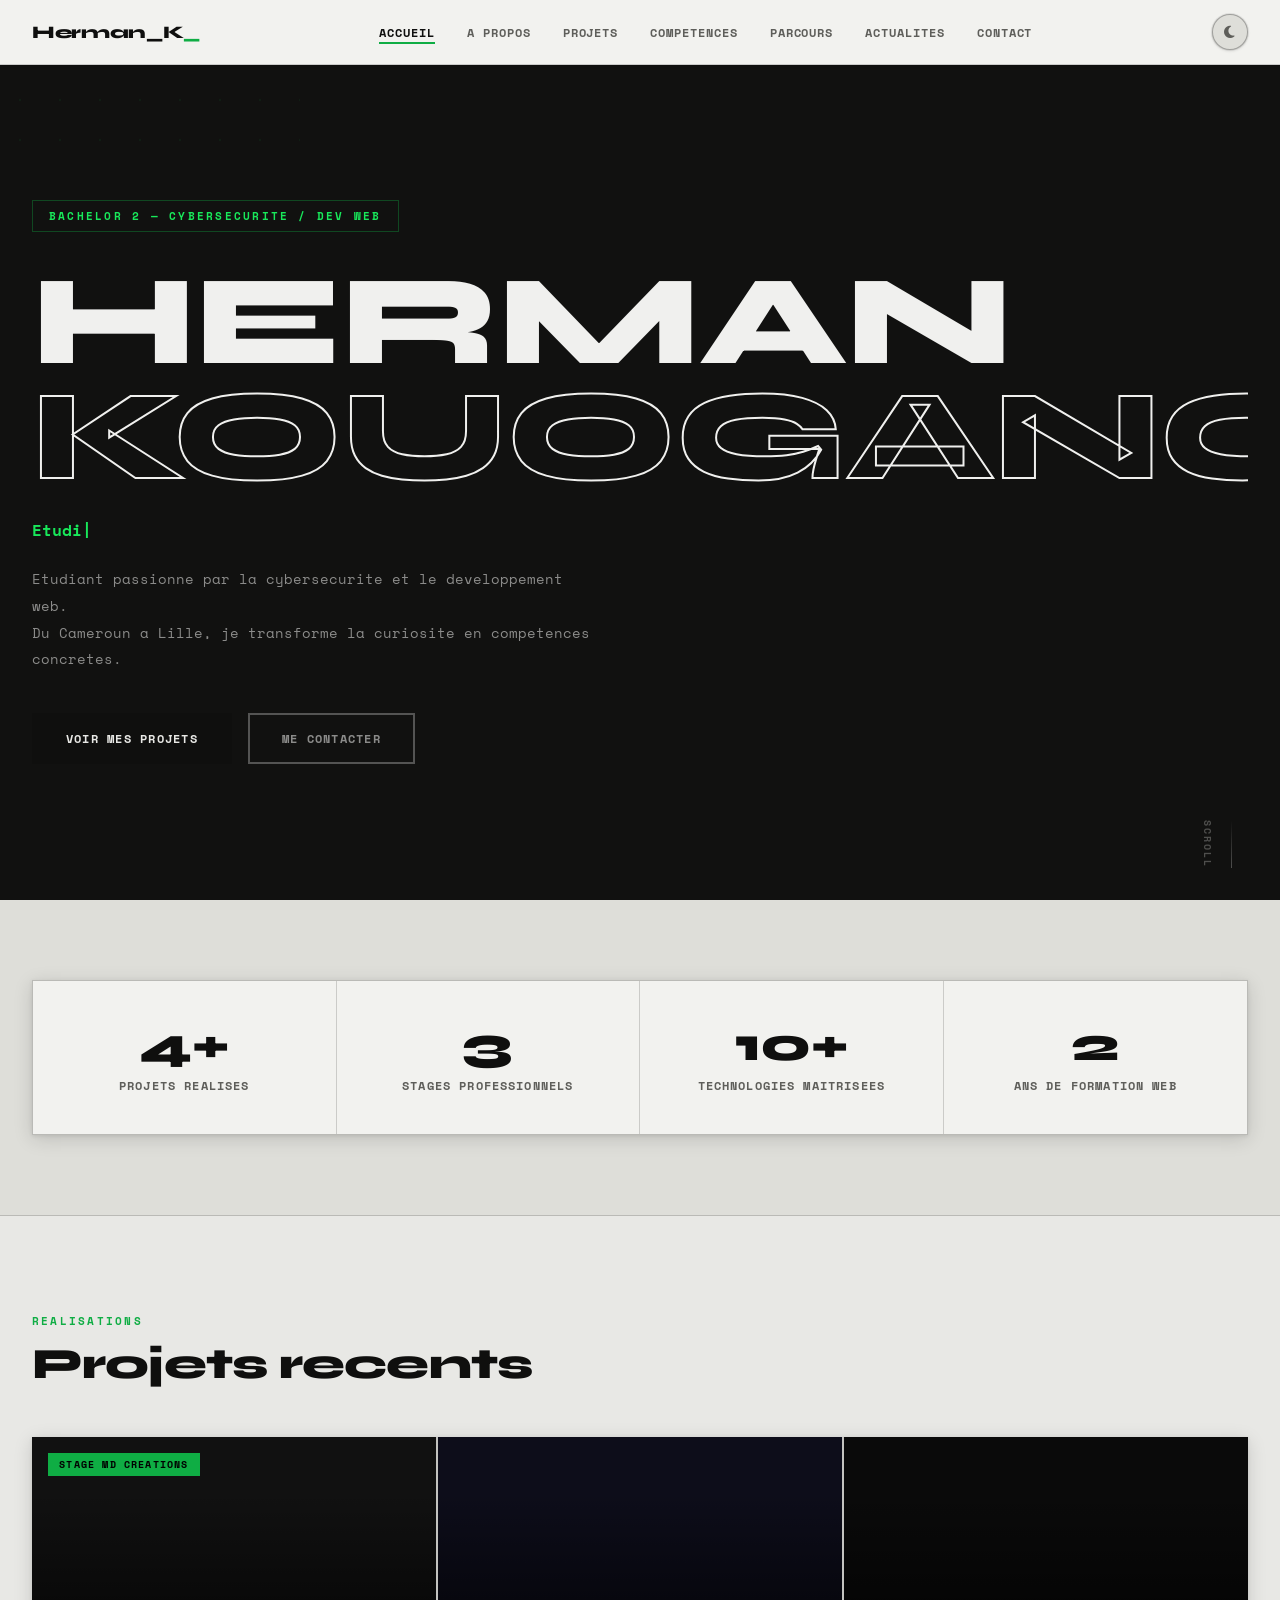
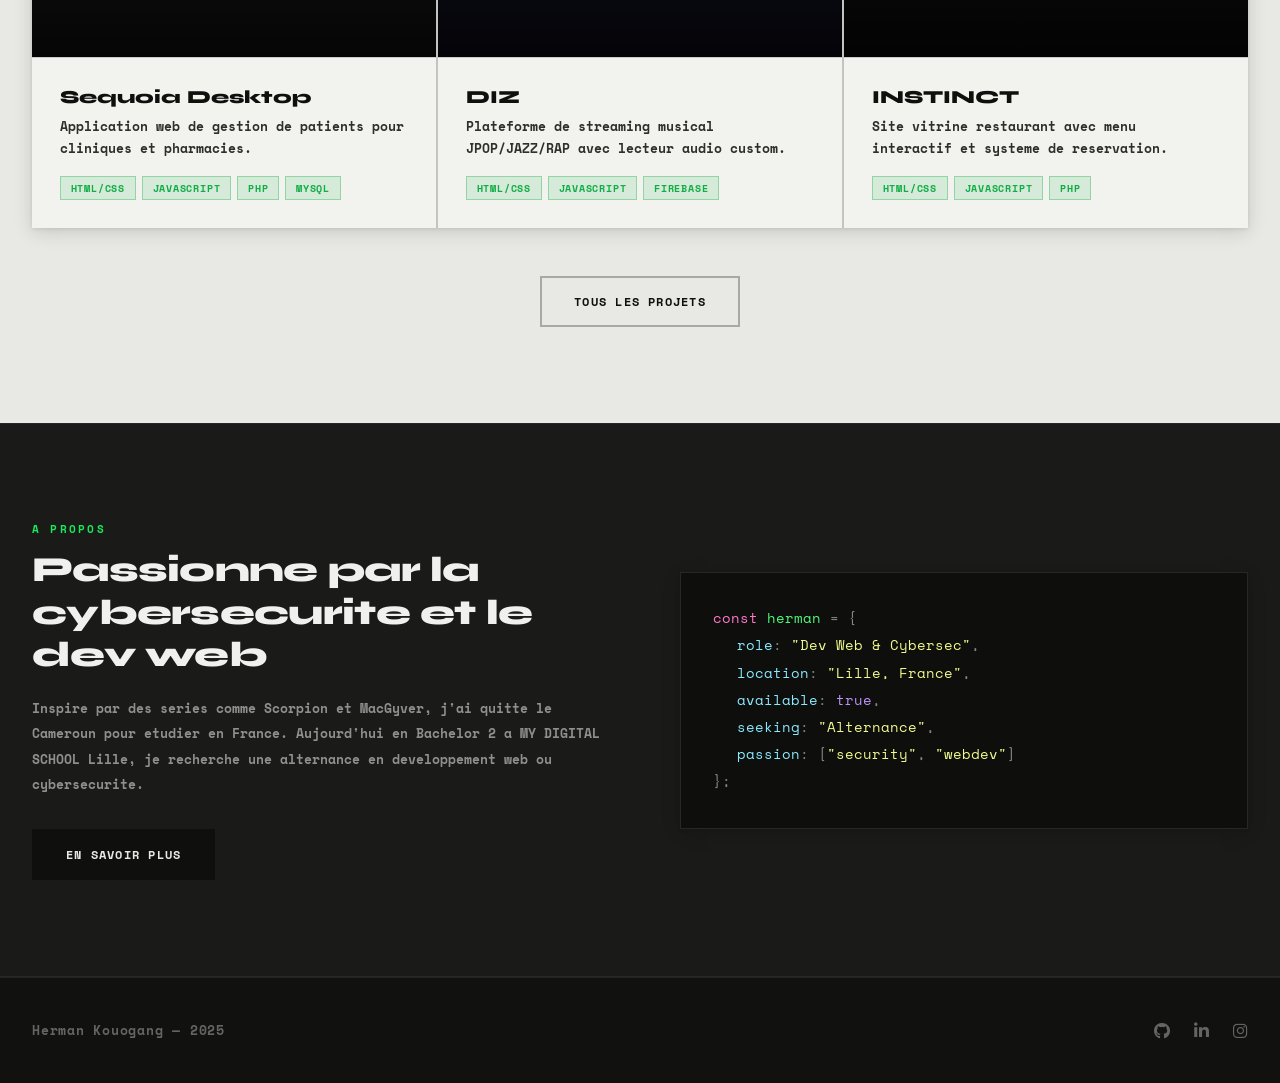
==== commit c671aac2: "summary" ====
--- a/index.html
+++ b/index.html
@@ -32,6 +32,7 @@
                 <a href="pages/projects.html">Projets</a>
                 <a href="pages/skills.html">Competences</a>
                 <a href="pages/journey.html">Parcours</a>
+                <a href="pages/news.html">Actualites</a>
                 <a href="pages/contact.html">Contact</a>
             </div>
             <button class="theme-toggle" id="themeToggle" aria-label="Mode sombre">
@@ -97,9 +98,9 @@
             </div>
             <div class="featured-grid">
                 <a href="pages/projects.html#sequoia" class="featured-card reveal">
-
-                     <div class="featured-img" style="background-color:#111;
-                         background-image:url('images/sequoia.jpg'); background-size:cover
+                    <div class="featured-img" style="background-color:#111;
+                        /* IMAGE SEQUOIA : decommenter et remplacer le chemin ci-dessous */
+                        /* background-image:url('images/sequoia.jpg'); background-size:cover; */
                     ">
                         <div class="featured-overlay"></div>
                         <div class="featured-badge">Stage MD Creations</div>
@@ -113,11 +114,9 @@
                     </div>
                 </a>
                 <a href="pages/projects.html#diz" class="featured-card reveal" data-delay="100">
-
-                      <div class="featured-img" style="background-color:#111;
-                         background-image:url('images/diz.jpg'); background-size:cover
+                    <div class="featured-img" style="background-color:#0d0d1a;
+                        /* background-image:url('images/diz.jpg'); background-size:cover; */
                     ">
-
                         <div class="featured-overlay"></div>
                     </div>
                     <div class="featured-body">
@@ -129,9 +128,8 @@
                     </div>
                 </a>
                 <a href="pages/projects.html#instinct" class="featured-card reveal" data-delay="200">
-                    
-               <div class="featured-img" style="background-color:#111;
-                         background-image:url('images/instinct.jpg'); background-size:cover
+                    <div class="featured-img" style="background-color:#0a0a0a;
+                        /* background-image:url('images/instinct.jpg'); background-size:cover; */
                     ">
                         <div class="featured-overlay"></div>
                     </div>
@@ -191,4 +189,4 @@
     <script src="js/home.js"></script>
     <script src="js/animations.js"></script>
 </body>
-</html>
+</html>
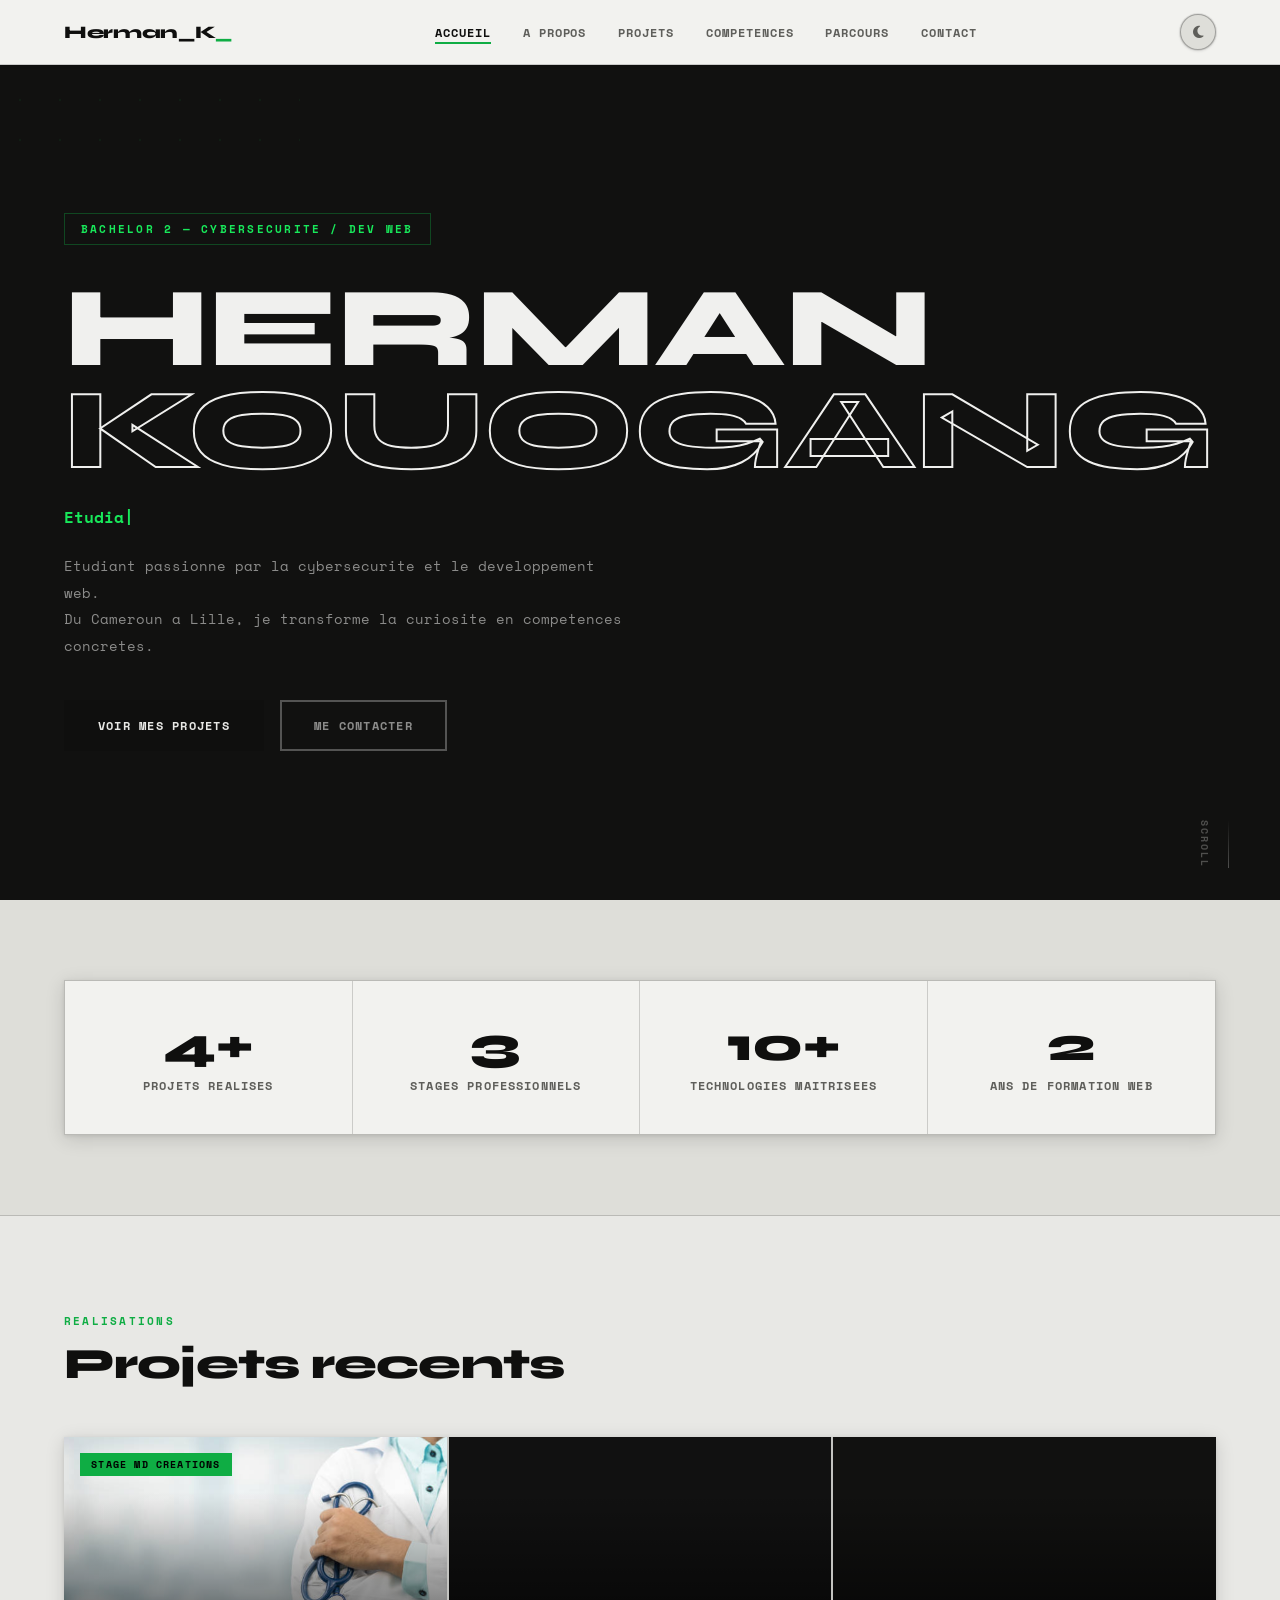
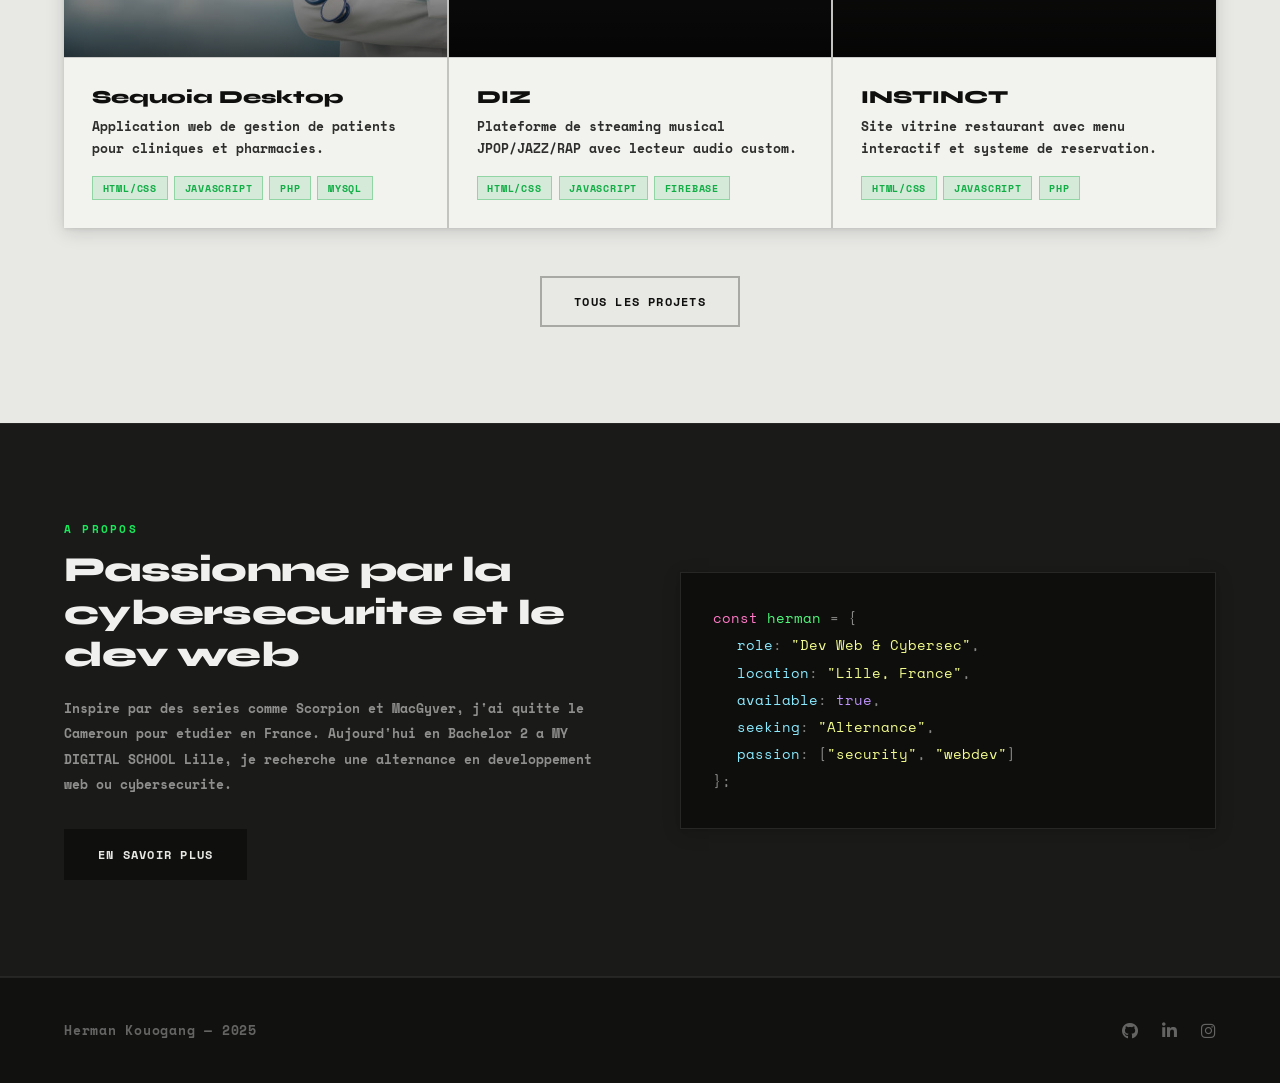
==== commit e6a334b6: "fix : naame Kouogang, delete actualités" ====
--- a/index.html
+++ b/index.html
@@ -32,7 +32,6 @@
                 <a href="pages/projects.html">Projets</a>
                 <a href="pages/skills.html">Competences</a>
                 <a href="pages/journey.html">Parcours</a>
-                <a href="pages/news.html">Actualites</a>
                 <a href="pages/contact.html">Contact</a>
             </div>
             <button class="theme-toggle" id="themeToggle" aria-label="Mode sombre">
@@ -99,8 +98,7 @@
             <div class="featured-grid">
                 <a href="pages/projects.html#sequoia" class="featured-card reveal">
                     <div class="featured-img" style="background-color:#111;
-                        /* IMAGE SEQUOIA : decommenter et remplacer le chemin ci-dessous */
-                        /* background-image:url('images/sequoia.jpg'); background-size:cover; */
+                         background-image:url('images/sequoia.jpg'); background-size:cover;
                     ">
                         <div class="featured-overlay"></div>
                         <div class="featured-badge">Stage MD Creations</div>
@@ -114,9 +112,8 @@
                     </div>
                 </a>
                 <a href="pages/projects.html#diz" class="featured-card reveal" data-delay="100">
-                    <div class="featured-img" style="background-color:#0d0d1a;
-                        /* background-image:url('images/diz.jpg'); background-size:cover; */
-                    ">
+                    <div class="featured-img" style="background-color:#111;"
+                         background-image:url ('images/diz.jpg') ; background-size:cover;>
                         <div class="featured-overlay"></div>
                     </div>
                     <div class="featured-body">
@@ -128,9 +125,8 @@
                     </div>
                 </a>
                 <a href="pages/projects.html#instinct" class="featured-card reveal" data-delay="200">
-                    <div class="featured-img" style="background-color:#0a0a0a;
-                        /* background-image:url('images/instinct.jpg'); background-size:cover; */
-                    ">
+                    <div class="featured-img" style="background-color:var(--dark);"
+                         background-image:url('images/instinct.jpg'); background-size:cover;>
                         <div class="featured-overlay"></div>
                     </div>
                     <div class="featured-body">
--- a/css/global.css
+++ b/css/global.css
@@ -78,20 +78,22 @@
 /* ----------------------------------------------------------
    BASE
    ---------------------------------------------------------- */
-html { scroll-behavior: smooth; font-size: 16px; }
+html { scroll-behavior: smooth; font-size: 16px; overflow-x: hidden; }
 
 body {
     font-family: var(--font-mono);
     background: var(--bg);
     color: var(--text-1);
     overflow-x: hidden;
+    max-width: 100vw;
     -webkit-font-smoothing: antialiased;
     transition: background 0.3s ease, color 0.3s ease;
 }
 
 a { text-decoration: none; color: inherit; }
 
-.container { max-width: 1280px; margin: 0 auto; padding: 0 2rem; }
+.container { max-width: 100%; margin: 0 auto; padding: 0 5vw; box-sizing: border-box; }
+.container-full { width: 100%; padding: 0 5vw; box-sizing: border-box; }
 
 /* ----------------------------------------------------------
    NAVIGATION
@@ -108,10 +110,11 @@
 #nav.scrolled { box-shadow: var(--sh-md); }
 
 .nav-inner {
-    max-width: 1280px; margin: 0 auto;
-    padding: 0 2rem; height: 64px;
+    max-width: 100%; margin: 0 auto;
+    padding: 0 5vw; height: 64px;
     display: flex; align-items: center;
-    justify-content: space-between; gap: 1.5rem;
+    justify-content: space-between; gap: 1rem;
+    width: 100%; box-sizing: border-box;
 }
 
 .nav-brand {
@@ -270,14 +273,15 @@
    ---------------------------------------------------------- */
 @media (max-width: 900px) {
     .nav-links {
-        position: fixed; top: 64px; left: 0; right: 0;
+        position: fixed; top: 64px; left: 0; right: 0; width: 100vw;
         background: var(--bg-raised);
         flex-direction: column; align-items: flex-start;
         padding: 2rem; gap: 1.5rem;
         border-bottom: 1.5px solid var(--bd);
         box-shadow: var(--sh-md);
         transform: translateX(-100%); transition: transform var(--ease);
+        box-sizing: border-box;
     }
     .nav-links.open { transform: translateX(0); }
     .burger { display: flex; }
-}
+}
--- a/css/home.css
+++ b/css/home.css
@@ -7,8 +7,9 @@
    ---------------------------------------------------------- */
 .hero {
     min-height: 100vh; display: flex; align-items: center;
-    position: relative; overflow: hidden;
+    position: relative; overflow-x: hidden; overflow-y: visible;
     background: var(--dark); padding-top: 64px;
+    width: 100%;
 }
 
 #grid-canvas {
@@ -17,7 +18,8 @@
 
 .hero-content {
     position: relative; z-index: 2;
-    max-width: 1280px; margin: 0 auto; padding: 4rem 2rem;
+    width: 100%; padding: 4rem 5vw;
+    box-sizing: border-box;
 }
 
 .hero-tag {
@@ -32,14 +34,19 @@
 .hero-name {
     font-family: var(--font-sans); font-weight: 800;
     line-height: 0.9; letter-spacing: -0.03em;
-    color: var(--on-dark); margin-bottom: 1.5rem; overflow: hidden;
+    color: var(--on-dark); margin-bottom: 1.5rem;
+    width: 100%; overflow: visible;
 }
 
 .hero-name .line-1,
 .hero-name .line-2 {
     display: block;
-    font-size: clamp(3.5rem, 10vw, 9rem);
+    font-size: 10vw;
     opacity: 0; transform: translateY(60px);
+    white-space: nowrap;
+    width: 100%;
+    overflow: visible;
+    /* La taille exacte est recalculée par home.js au chargement */
 }
 
 .hero-name .line-1 { animation: hSlideUp 0.8s cubic-bezier(0.2,0,0,1) 0.5s forwards; }
@@ -79,7 +86,7 @@
 }
 
 .hero-scroll {
-    position: absolute; bottom: 2rem; right: 3rem;
+    position: absolute; bottom: 2rem; right: 4vw;
     display: flex; align-items: center; gap: 1rem;
     font-family: var(--font-mono); font-size: 0.62rem; font-weight: 700;
     letter-spacing: 0.2em; text-transform: uppercase;
@@ -109,6 +116,7 @@
 .stats-grid {
     display: grid; grid-template-columns: repeat(4,1fr);
     border: 1.5px solid var(--bd); box-shadow: var(--sh-md);
+    width: 100%;
 }
 
 .stat-item {
@@ -139,6 +147,7 @@
     display: grid; grid-template-columns: repeat(3,1fr);
     gap: 2px; background: var(--bd);
     box-shadow: var(--sh-md);
+    width: 100%;
 }
 
 .featured-card {
@@ -237,11 +246,51 @@
     .strip-inner   { grid-template-columns: 1fr; gap: 2.5rem; }
 }
 
-@media (max-width: 640px) {
+@media (max-width: 768px) {
     .stats-grid { grid-template-columns: repeat(2,1fr); }
     .featured-grid { grid-template-columns: 1fr; }
     .featured-card:last-child { grid-column: auto; }
-    .hero-cta { flex-direction: column; }
-    .hero-name .line-2 { -webkit-text-stroke: 1.5px var(--on-dark); }
-    .strip-code { font-size: 0.72rem; }
-}
+    .hero-cta { flex-direction: column; align-items: flex-start; }
+    .hero-name .line-2 { -webkit-text-stroke: 1px var(--on-dark); }
+
+    .strip-code { font-size: 0.68rem; overflow-x: auto; }
+    .strip-inner { gap: 2rem; }
+    .hero-scroll { display: none; }
+}
+
+@media (max-width: 480px) {
+    /* Taille fixe pour eviter le debordement sur petits ecrans */
+    .hero { overflow: hidden; }
+    .hero-content { padding: 2.5rem 1.25rem; width: 100%; max-width: 100%; }
+
+    .hero-name {
+        overflow: hidden;
+        width: 100%;
+    }
+
+    .hero-name .line-1,
+    .hero-name .line-2 {
+        font-size: 13vw;
+        white-space: nowrap;
+        overflow: hidden;
+        display: block;
+        width: 100%;
+    }
+
+    .hero-name .line-2 {
+        -webkit-text-stroke: 1px var(--on-dark);
+    }
+
+    .hero-tag { font-size: 0.6rem; letter-spacing: 0.1em; }
+
+    .hero-subtitle { font-size: 0.85rem; }
+
+    .hero-desc {
+        font-size: 0.78rem;
+        line-height: 1.8;
+        word-break: break-word;
+        overflow-wrap: break-word;
+    }
+
+    .btn { padding: 0.75rem 1.4rem; font-size: 0.72rem; }
+}
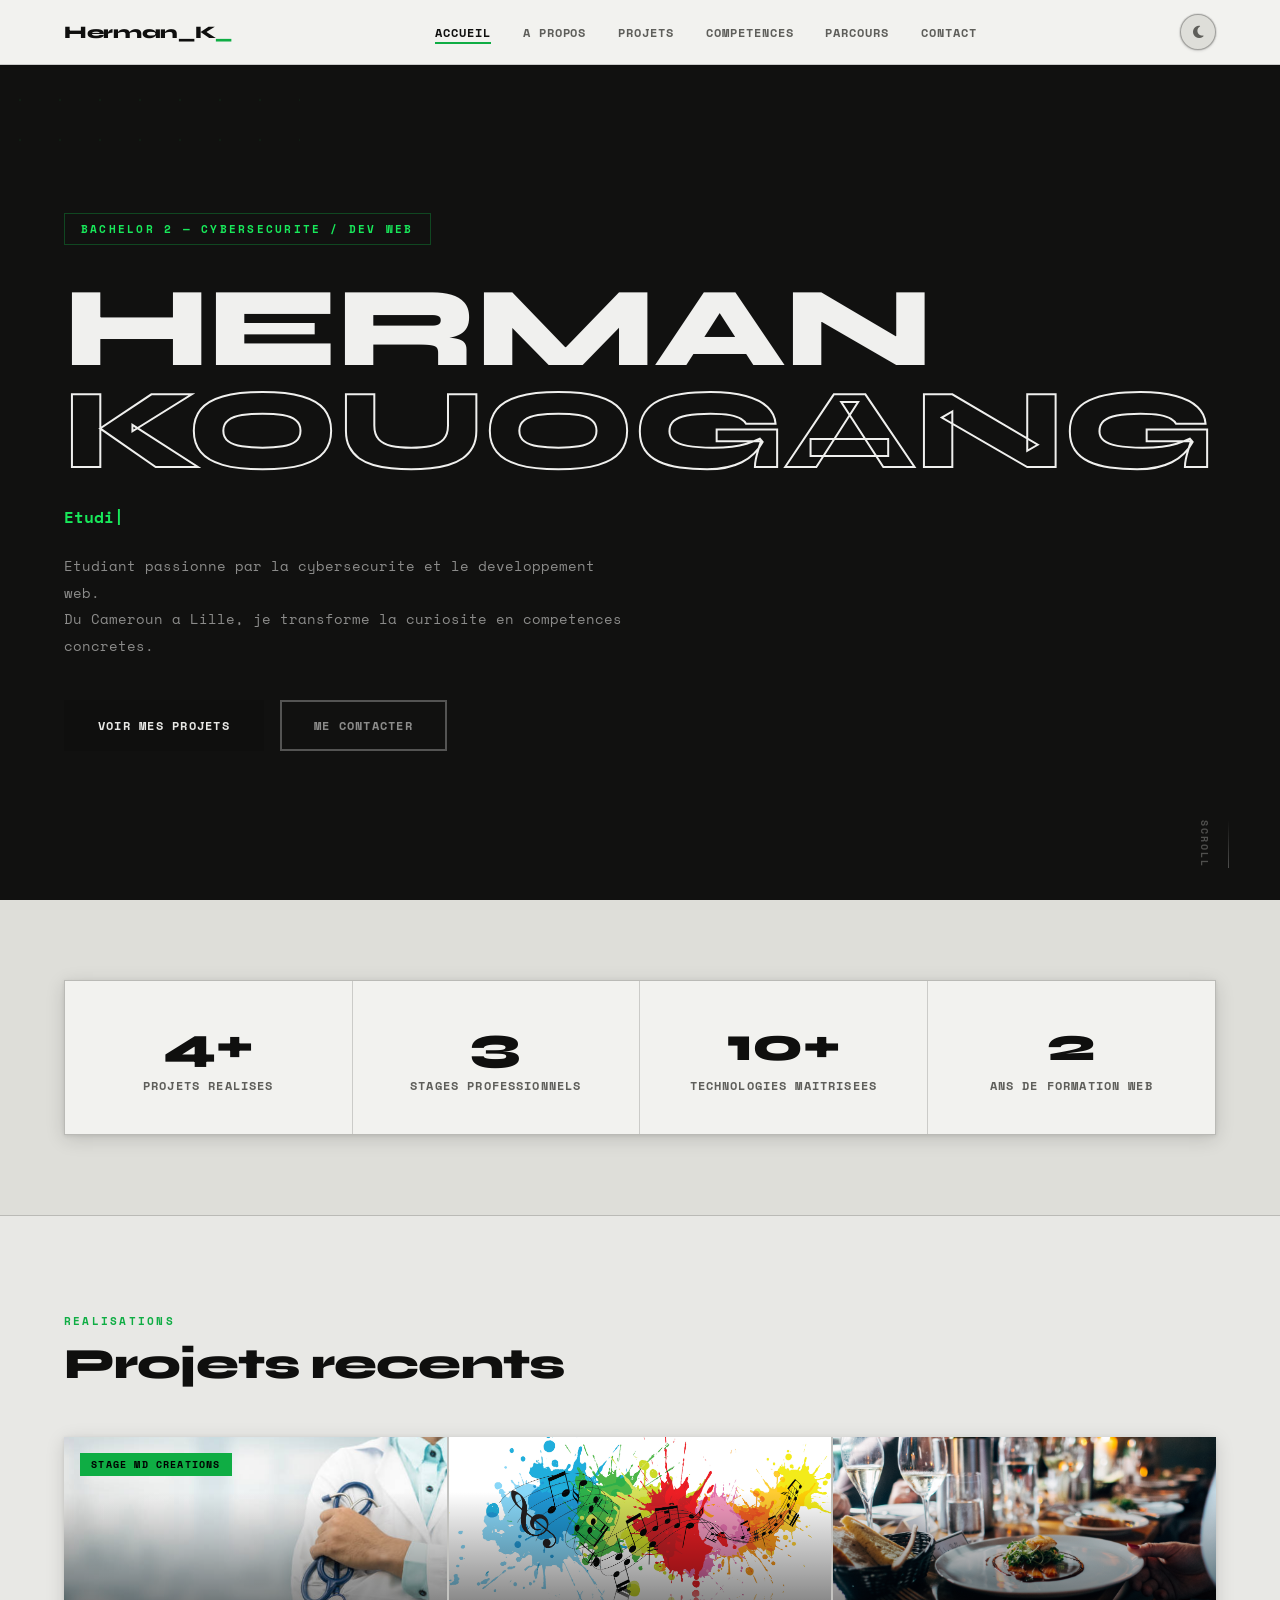
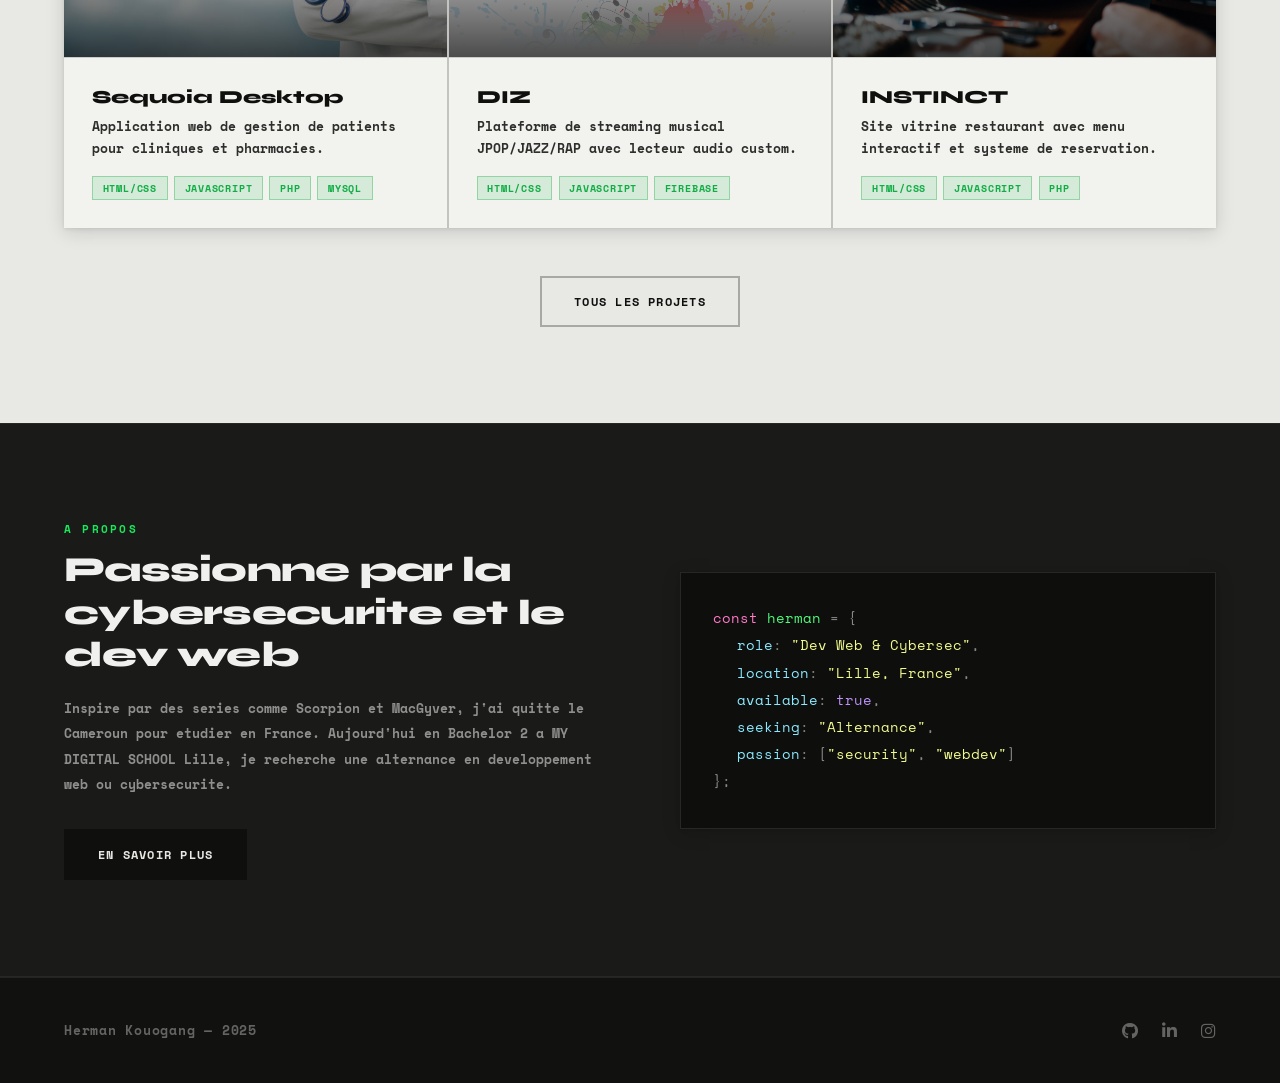
==== commit e4022a27: "Update index.html" ====
--- a/index.html
+++ b/index.html
@@ -97,9 +97,7 @@
             </div>
             <div class="featured-grid">
                 <a href="pages/projects.html#sequoia" class="featured-card reveal">
-                    <div class="featured-img" style="background-color:#111;
-                         background-image:url('images/sequoia.jpg'); background-size:cover;
-                    ">
+                    <div class="featured-img" style="background-color:#111; background-image:url('images/sequoia.jpg'); background-size:cover;">
                         <div class="featured-overlay"></div>
                         <div class="featured-badge">Stage MD Creations</div>
                     </div>
@@ -112,8 +110,7 @@
                     </div>
                 </a>
                 <a href="pages/projects.html#diz" class="featured-card reveal" data-delay="100">
-                    <div class="featured-img" style="background-color:#111;"
-                         background-image:url ('images/diz.jpg') ; background-size:cover;>
+                    <div class="featured-img" style="background-color:#111; background-image:url('images/diz.jpg'); background-size:cover;">
                         <div class="featured-overlay"></div>
                     </div>
                     <div class="featured-body">
@@ -125,8 +122,7 @@
                     </div>
                 </a>
                 <a href="pages/projects.html#instinct" class="featured-card reveal" data-delay="200">
-                    <div class="featured-img" style="background-color:var(--dark);"
-                         background-image:url('images/instinct.jpg'); background-size:cover;>
+                    <div class="featured-img" style="background-color:var(--dark); background-image:url('images/instinct.jpg'); background-size:cover;">
                         <div class="featured-overlay"></div>
                     </div>
                     <div class="featured-body">
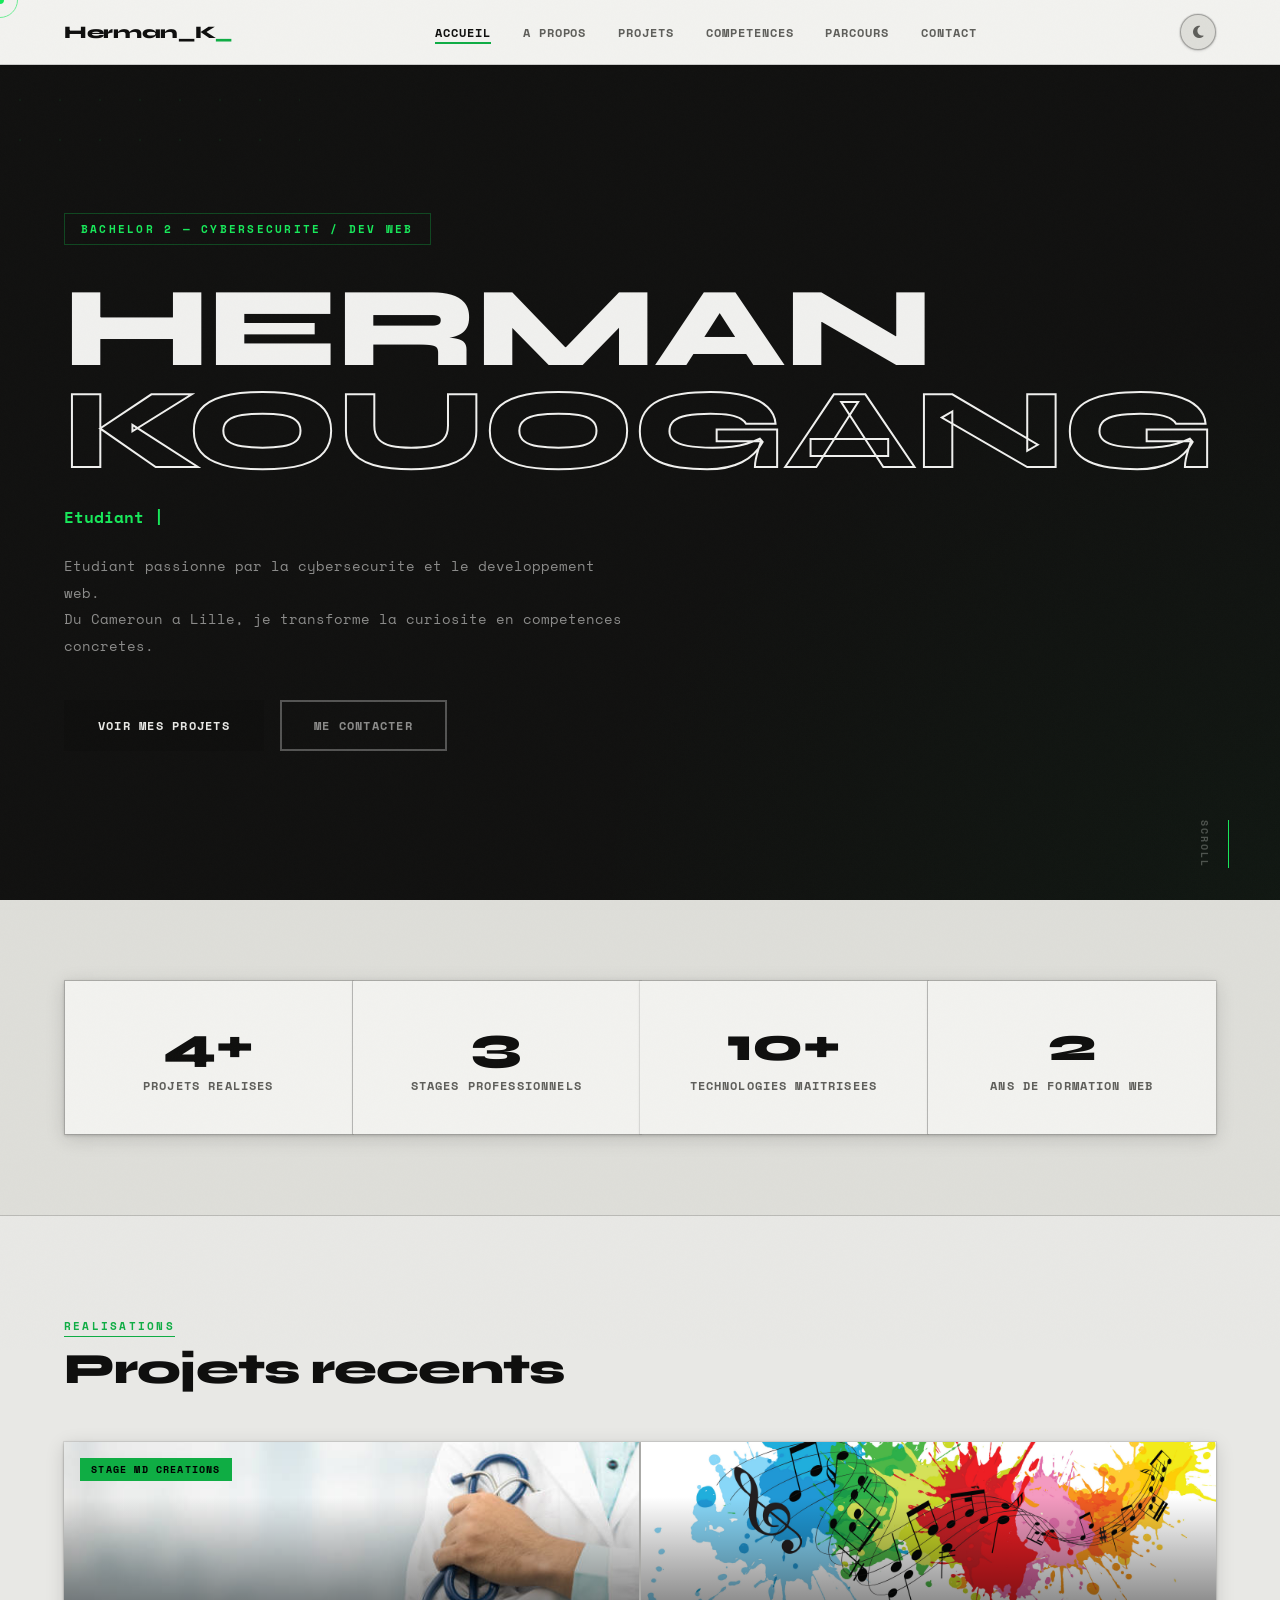
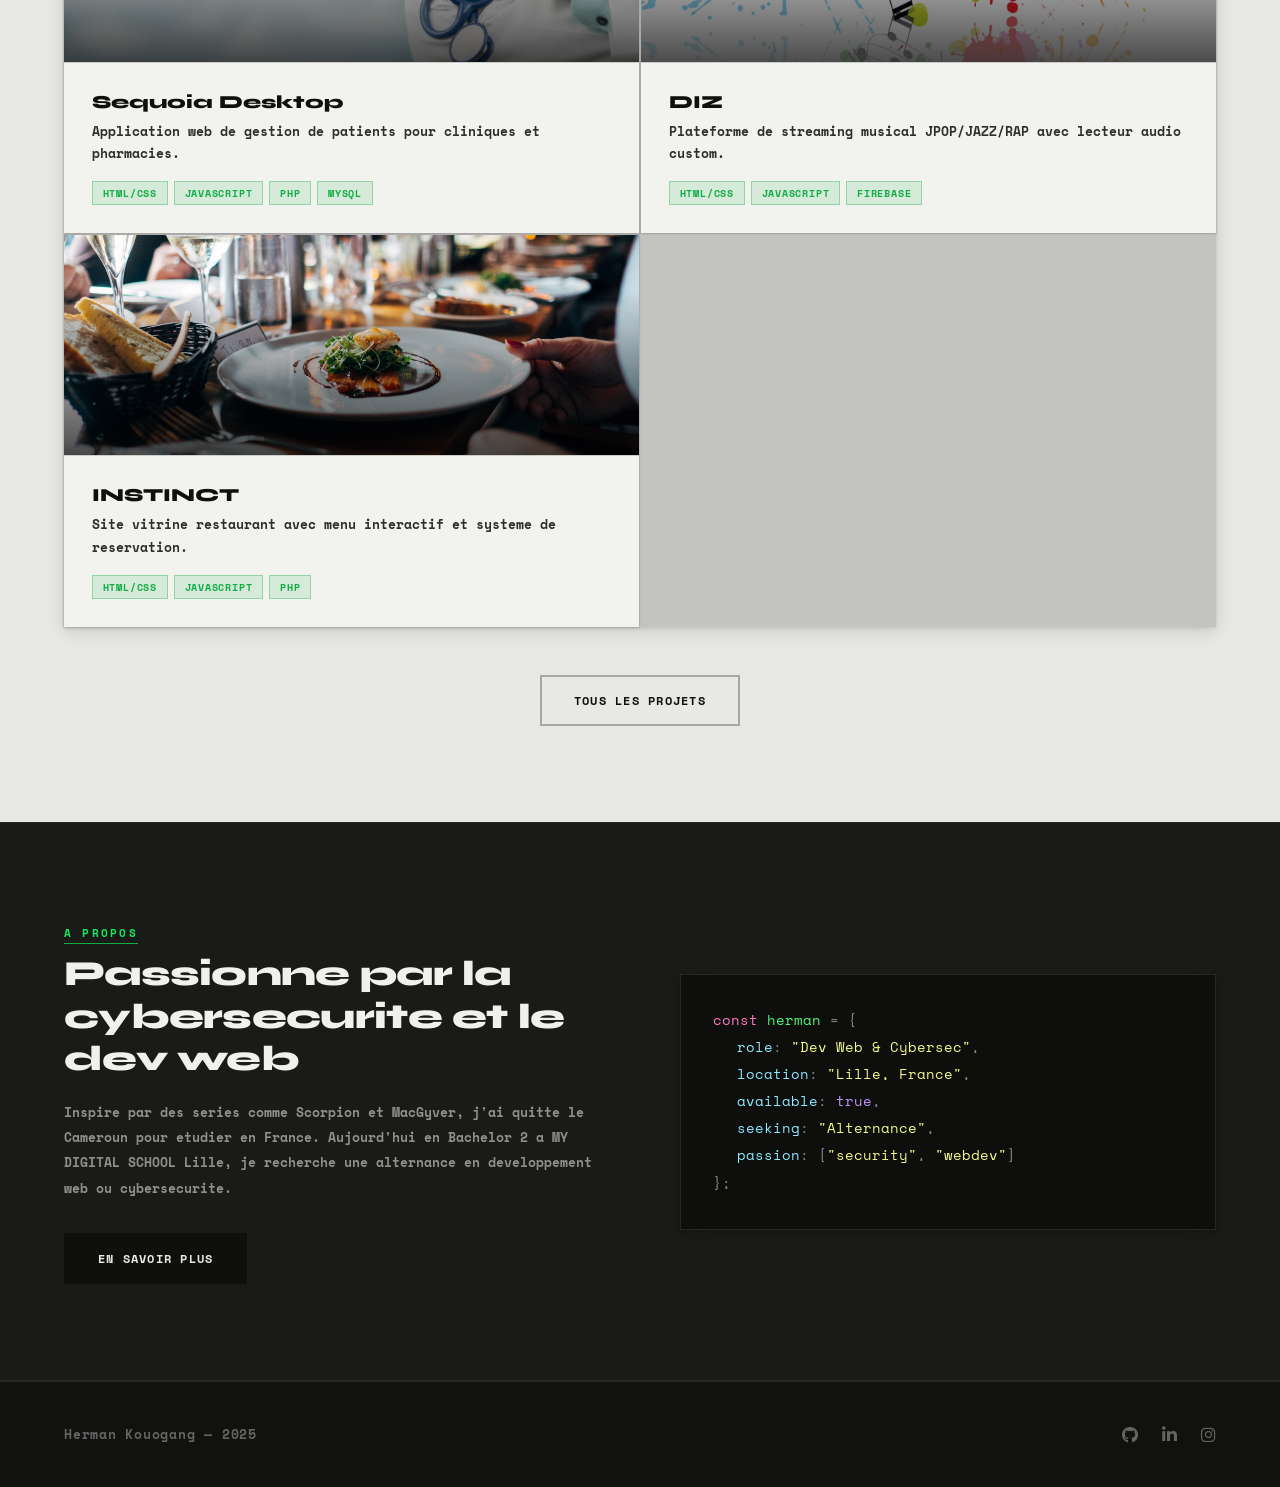
==== commit e3611f45: "fix features  js and css" ====
--- a/index.html
+++ b/index.html
@@ -9,6 +9,7 @@
     <link rel="stylesheet" href="https://cdnjs.cloudflare.com/ajax/libs/font-awesome/6.4.0/css/all.min.css">
     <link rel="stylesheet" href="css/global.css">
     <link rel="stylesheet" href="css/home.css">
+    <link rel="stylesheet" href="css/fx.css">
     <!-- Apply saved theme before paint to prevent flash -->
     <script>
         (function(){var t=localStorage.getItem('hk-theme');if(t)document.documentElement.setAttribute('data-theme',t);})();
@@ -97,7 +98,7 @@
             </div>
             <div class="featured-grid">
                 <a href="pages/projects.html#sequoia" class="featured-card reveal">
-                    <div class="featured-img" style="background-color:#111; background-image:url('images/sequoia.jpg'); background-size:cover;">
+                    <div class="featured-img" style="background-color:#111; background-image:url('images/sequoia.jpg'); background-size:cover; background-position:center;">
                         <div class="featured-overlay"></div>
                         <div class="featured-badge">Stage MD Creations</div>
                     </div>
@@ -110,7 +111,7 @@
                     </div>
                 </a>
                 <a href="pages/projects.html#diz" class="featured-card reveal" data-delay="100">
-                    <div class="featured-img" style="background-color:#111; background-image:url('images/diz.jpg'); background-size:cover;">
+                    <div class="featured-img" style="background-color:#111; background-image:url('images/diz.jpg'); background-size:cover; background-position:center;">
                         <div class="featured-overlay"></div>
                     </div>
                     <div class="featured-body">
@@ -122,7 +123,7 @@
                     </div>
                 </a>
                 <a href="pages/projects.html#instinct" class="featured-card reveal" data-delay="200">
-                    <div class="featured-img" style="background-color:var(--dark); background-image:url('images/instinct.jpg'); background-size:cover;">
+                    <div class="featured-img" style="background-color:var(--dark); background-image:url('images/instinct.jpg'); background-size:cover; background-position:center;">
                         <div class="featured-overlay"></div>
                     </div>
                     <div class="featured-body">
@@ -180,5 +181,8 @@
     <script src="js/nav.js"></script>
     <script src="js/home.js"></script>
     <script src="js/animations.js"></script>
+        <script src="js/fx.js"></script>
+    <button class="fx-back-top" id="backTop" aria-label="Retour en haut"><i class="fas fa-arrow-up"></i></button>
+
 </body>
 </html>
--- a/css/home.css
+++ b/css/home.css
@@ -144,7 +144,7 @@
 .featured { padding: 6rem 0; background: var(--bg); }
 
 .featured-grid {
-    display: grid; grid-template-columns: repeat(3,1fr);
+    display: grid; grid-template-columns: repeat(2,1fr);
     gap: 2px; background: var(--bd);
     box-shadow: var(--sh-md);
     width: 100%;
@@ -242,14 +242,12 @@
 @media (max-width: 1024px) {
     .stats-grid    { grid-template-columns: repeat(2,1fr); }
     .featured-grid { grid-template-columns: 1fr 1fr; }
-    .featured-card:last-child { grid-column: span 2; }
     .strip-inner   { grid-template-columns: 1fr; gap: 2.5rem; }
 }
 
 @media (max-width: 768px) {
     .stats-grid { grid-template-columns: repeat(2,1fr); }
     .featured-grid { grid-template-columns: 1fr; }
-    .featured-card:last-child { grid-column: auto; }
     .hero-cta { flex-direction: column; align-items: flex-start; }
     .hero-name .line-2 { -webkit-text-stroke: 1px var(--on-dark); }
 
--- a/css/fx.css
+++ b/css/fx.css
@@ -0,0 +1,423 @@
+/* ============================================================
+   FX.CSS — Animations avancées
+   Cursor / Magnetic / Parallaxe / Page transitions /
+   Glassmorphism / Reveal directionnel / Grain / Glow
+   ============================================================ */
+
+/* ── CURSOR PERSONNALISÉ ─────────────────────────────────── */
+* { cursor: none !important; }
+
+.fx-cursor-dot {
+    position: fixed;
+    top: -4px; left: -4px;
+    width: 8px; height: 8px;
+    background: var(--green);
+    border-radius: 50%;
+    pointer-events: none;
+    z-index: 99999;
+    transition: opacity 0.2s;
+    will-change: transform;
+}
+
+.fx-cursor-ring {
+    position: fixed;
+    top: -18px; left: -18px;
+    width: 36px; height: 36px;
+    border: 1.5px solid var(--green);
+    border-radius: 50%;
+    pointer-events: none;
+    z-index: 99998;
+    transition: opacity 0.2s, width 0.3s ease, height 0.3s ease,
+                border-color 0.3s ease, background 0.3s ease;
+    will-change: transform;
+    opacity: 0.6;
+}
+
+.fx-cursor-ring--hover {
+    width: 56px; height: 56px;
+    top: -28px; left: -28px;
+    border-color: var(--green);
+    background: var(--green-muted);
+    opacity: 0.9;
+}
+
+@media (max-width: 768px) {
+    * { cursor: auto !important; }
+    .fx-cursor-dot, .fx-cursor-ring { display: none; }
+}
+
+/* ── MAGNETIC BUTTONS ────────────────────────────────────── */
+.fx-magnetic {
+    transition: transform 0.1s ease;
+    will-change: transform;
+}
+
+/* ── PAGE TRANSITION OVERLAY ─────────────────────────────── */
+.fx-page-overlay {
+    position: fixed;
+    inset: 0;
+    z-index: 9990;
+    pointer-events: none;
+    background: var(--dark);
+    transform: translateY(0);
+    transition: transform 0.55s cubic-bezier(0.76, 0, 0.24, 1);
+}
+
+.fx-page-overlay--out {
+    transform: translateY(-100%);
+}
+
+.fx-page-overlay--in {
+    transform: translateY(0) !important;
+    pointer-events: all;
+}
+
+.fx-page-overlay-bar {
+    position: absolute;
+    bottom: 0; left: 0; right: 0;
+    height: 3px;
+    background: var(--green);
+    transform: scaleX(0);
+    transform-origin: left;
+    transition: transform 0.45s ease 0.05s;
+}
+
+.fx-page-overlay--in .fx-page-overlay-bar {
+    transform: scaleX(1);
+}
+
+/* ── REVEAL DIRECTIONNEL ─────────────────────────────────── */
+.fx-dir-reveal {
+    opacity: 0;
+    transition: opacity 0.75s ease, transform 0.75s cubic-bezier(0.2, 0, 0, 1);
+    will-change: transform, opacity;
+}
+
+.fx-from-left  { transform: translateX(-40px); }
+.fx-from-right { transform: translateX(40px); }
+
+.fx-dir-reveal.fx-revealed {
+    opacity: 1;
+    transform: translateX(0) !important;
+}
+
+/* Délais décalés pour les grilles */
+.fx-dir-reveal:nth-child(2) { transition-delay: 0.08s; }
+.fx-dir-reveal:nth-child(3) { transition-delay: 0.16s; }
+.fx-dir-reveal:nth-child(4) { transition-delay: 0.24s; }
+
+/* ── GLASSMORPHISM NAV ───────────────────────────────────── */
+#nav.fx-glass {
+    background: rgba(var(--bg-raised-rgb, 248, 248, 246), 0.75) !important;
+    backdrop-filter: blur(18px) saturate(180%);
+    -webkit-backdrop-filter: blur(18px) saturate(180%);
+    border-bottom-color: var(--bd) !important;
+}
+
+[data-theme="dark"] #nav.fx-glass {
+    background: rgba(32, 32, 32, 0.75) !important;
+}
+
+/* ── HOVER OVERLAY PROJECT CARDS ─────────────────────────── */
+.fx-card-overlay {
+    position: absolute;
+    inset: 0;
+    background: linear-gradient(
+        to top,
+        rgba(12, 184, 74, 0.25) 0%,
+        transparent 60%
+    );
+    opacity: 0;
+    transition: opacity 0.4s ease;
+    pointer-events: none;
+    z-index: 2;
+}
+
+.fx-img-hovered .fx-card-overlay {
+    opacity: 1;
+}
+
+.fx-img-hovered img {
+    transform: scale(1.05) !important;
+    filter: brightness(0.9) !important;
+}
+
+/* ── GRAIN TEXTURE ───────────────────────────────────────── */
+.fx-grain {
+    position: fixed;
+    inset: -50%;
+    width: 200%; height: 200%;
+    pointer-events: none;
+    z-index: 9980;
+    opacity: 0;
+    animation: fxGrainAnim 0.15s steps(1) infinite;
+    background-image: url("data:image/svg+xml,%3Csvg viewBox='0 0 256 256' xmlns='http://www.w3.org/2000/svg'%3E%3Cfilter id='noise'%3E%3CfeTurbulence type='fractalNoise' baseFrequency='0.9' numOctaves='4' stitchTiles='stitch'/%3E%3C/filter%3E%3Crect width='100%25' height='100%25' filter='url(%23noise)'/%3E%3C/svg%3E");
+    background-repeat: repeat;
+    background-size: 128px 128px;
+}
+
+[data-theme="light"] .fx-grain { opacity: 0.018; }
+[data-theme="dark"]  .fx-grain { opacity: 0.03; }
+
+@keyframes fxGrainAnim {
+    0%   { transform: translate(0, 0); }
+    10%  { transform: translate(-2%, -3%); }
+    20%  { transform: translate(3%, 2%); }
+    30%  { transform: translate(-1%, 4%); }
+    40%  { transform: translate(4%, -1%); }
+    50%  { transform: translate(-3%, 3%); }
+    60%  { transform: translate(2%, -4%); }
+    70%  { transform: translate(-4%, 1%); }
+    80%  { transform: translate(1%, -2%); }
+    90%  { transform: translate(-2%, 4%); }
+    100% { transform: translate(3%, -3%); }
+}
+
+/* ── SECTION TAG ANIMATION ───────────────────────────────── */
+.section-tag,
+.page-hero-tag,
+.about-side-tag {
+    position: relative;
+    display: inline-block;
+}
+
+.section-tag::after,
+.about-side-tag::after {
+    content: '';
+    position: absolute;
+    bottom: -3px; left: 0;
+    width: 0; height: 1.5px;
+    background: var(--green-dim);
+    transition: width 0.6s cubic-bezier(0.2, 0, 0, 1);
+}
+
+.fx-tag-animate::after { width: 100%; }
+
+/* ── LUEUR VERTE DARK MODE ───────────────────────────────── */
+.fx-dark-glow .nav-links a.active {
+    text-shadow: 0 0 12px rgba(12, 184, 74, 0.5);
+}
+
+.fx-dark-glow .btn-primary:hover {
+    box-shadow: 0 0 20px rgba(12, 184, 74, 0.35), 0 4px 16px rgba(0,0,0,0.4);
+}
+
+.fx-dark-glow .green-dim,
+.fx-dark-glow .section-tag,
+.fx-dark-glow .page-hero-tag {
+    text-shadow: 0 0 10px rgba(12, 184, 74, 0.3);
+}
+
+.fx-dark-glow .hero-tag {
+    box-shadow: 0 0 18px rgba(12, 184, 74, 0.15), inset 0 0 12px rgba(12, 184, 74, 0.05);
+}
+
+.fx-dark-glow .tech-card:hover {
+    box-shadow: var(--sh-md), 0 0 20px rgba(12, 184, 74, 0.12);
+}
+
+.fx-dark-glow .tl-content:hover {
+    box-shadow: var(--sh-md), 0 0 16px rgba(12, 184, 74, 0.1);
+}
+
+/* ── AMÉLIORATIONS LIGHT MODE ────────────────────────────── */
+[data-theme="light"] .stat-item {
+    background: var(--bg-raised);
+    box-shadow: var(--sh-sm);
+}
+
+[data-theme="light"] .featured-card {
+    box-shadow: var(--sh-sm);
+}
+
+[data-theme="light"] .featured-card:hover {
+    box-shadow: var(--sh-lg);
+}
+
+[data-theme="light"] .tech-card {
+    box-shadow: var(--sh-sm);
+}
+
+[data-theme="light"] .tl-content {
+    box-shadow: var(--sh-sm);
+}
+
+[data-theme="light"] .soft-card {
+    box-shadow: var(--sh-sm);
+}
+
+[data-theme="light"] .contact-form-wrap {
+    box-shadow: var(--sh-lg);
+}
+
+/* Fond légèrement texturé en light mode via gradient subtil */
+[data-theme="light"] body {
+    background-image: radial-gradient(
+        ellipse at 20% 50%,
+        rgba(12, 184, 74, 0.025) 0%,
+        transparent 60%
+    ),
+    radial-gradient(
+        ellipse at 80% 20%,
+        rgba(12, 184, 74, 0.02) 0%,
+        transparent 50%
+    );
+}
+
+/* ── AMÉLIORATIONS DARK MODE ─────────────────────────────── */
+[data-theme="dark"] .hero::before {
+    content: '';
+    position: absolute;
+    left: 5vw; top: 30%;
+    width: 40vw; height: 50vh;
+    background: radial-gradient(ellipse, rgba(12, 184, 74, 0.07) 0%, transparent 70%);
+    pointer-events: none;
+    z-index: 1;
+    animation: fxGlowPulse 6s ease-in-out infinite;
+}
+
+@keyframes fxGlowPulse {
+    0%, 100% { opacity: 0.6; transform: scale(1); }
+    50%       { opacity: 1;   transform: scale(1.08); }
+}
+
+[data-theme="dark"] .bg-raised,
+[data-theme="dark"] .tech-card,
+[data-theme="dark"] .soft-card {
+    box-shadow: var(--sh-sm), 0 0 0 1px rgba(255,255,255,0.03);
+}
+
+/* ── HERO RADIAL BACKDROP ────────────────────────────────── */
+.hero::after {
+    content: '';
+    position: absolute;
+    right: 0; bottom: 0;
+    width: 60%; height: 70%;
+    background: radial-gradient(
+        ellipse at bottom right,
+        rgba(12, 184, 74, 0.04) 0%,
+        transparent 65%
+    );
+    pointer-events: none;
+    z-index: 1;
+}
+
+/* ── TRANSITIONS GLOBALES FLUIDES ────────────────────────── */
+.featured-card,
+.tech-card,
+.soft-card,
+.value-card,
+.stat-item,
+.project-item,
+.tl-content,
+.contact-item {
+    transition:
+        transform 0.35s cubic-bezier(0.2, 0, 0, 1),
+        box-shadow 0.35s ease,
+        background 0.3s ease,
+        border-color 0.3s ease !important;
+}
+
+/* ── SCROLL INDICATOR ANIMÉ ──────────────────────────────── */
+.hero-scroll .scroll-line {
+    position: relative;
+    overflow: hidden;
+}
+
+.hero-scroll .scroll-line::after {
+    content: '';
+    position: absolute;
+    top: 0; left: 0;
+    width: 100%; height: 100%;
+    background: var(--green);
+    animation: scrollDrop 2s ease-in-out infinite;
+}
+
+@keyframes scrollDrop {
+    0%   { transform: translateY(-100%); opacity: 0; }
+    30%  { opacity: 1; }
+    70%  { opacity: 1; }
+    100% { transform: translateY(100%);  opacity: 0; }
+}
+
+/* ── NAV BRAND HOVER ─────────────────────────────────────── */
+.nav-brand {
+    transition: letter-spacing 0.3s ease;
+}
+.nav-brand:hover {
+    letter-spacing: 0.02em;
+}
+
+/* ── PROJET IMAGE SCALE TRANSITION ──────────────────────────*/
+.project-img-wrap {
+    overflow: hidden;
+}
+
+.project-img-wrap img {
+    transition: transform 0.65s cubic-bezier(0.2, 0, 0, 1),
+                filter 0.65s ease !important;
+}
+
+/* ── FEATURED CARD BADGE POP ─────────────────────────────── */
+.featured-badge {
+    transition: transform 0.3s ease, background 0.3s ease;
+}
+.featured-card:hover .featured-badge {
+    transform: scale(1.05);
+}
+
+/* ── SKILL BARS ANIMATION ────────────────────────────────── */
+.level-fill {
+    transition: width 1.2s cubic-bezier(0.2, 0, 0, 1) !important;
+}
+
+/* ── LOADER AMÉLIORÉ ─────────────────────────────────────── */
+.loader-logo {
+    animation: fxLogoPulse 1.5s ease-in-out infinite;
+}
+
+@keyframes fxLogoPulse {
+    0%, 100% { opacity: 1; transform: scale(1); }
+    50%       { opacity: 0.8; transform: scale(0.97); }
+}
+
+/* ── FOOTER SOCIALS ──────────────────────────────────────── */
+.footer-socials a {
+    transition: color 0.25s ease, transform 0.25s ease !important;
+}
+.footer-socials a:hover {
+    transform: translateY(-3px);
+}
+
+/* ── BACK TO TOP BUTTON ──────────────────────────────────── */
+.fx-back-top {
+    position: fixed;
+    bottom: 2rem; right: 2rem;
+    width: 42px; height: 42px;
+    background: var(--text-1);
+    color: var(--bg);
+    border: none;
+    display: flex; align-items: center; justify-content: center;
+    font-size: 0.9rem;
+    cursor: pointer;
+    opacity: 0;
+    transform: translateY(16px);
+    transition: opacity 0.3s ease, transform 0.3s ease, background 0.2s ease;
+    z-index: 800;
+}
+
+.fx-back-top.visible {
+    opacity: 1;
+    transform: translateY(0);
+}
+
+.fx-back-top:hover {
+    background: var(--green-dim);
+    color: #000;
+}
+
+/* ── RESPONSIVE ──────────────────────────────────────────── */
+@media (max-width: 768px) {
+    .fx-grain { opacity: 0.015; }
+    [data-theme="dark"] .hero::before { display: none; }
+}
